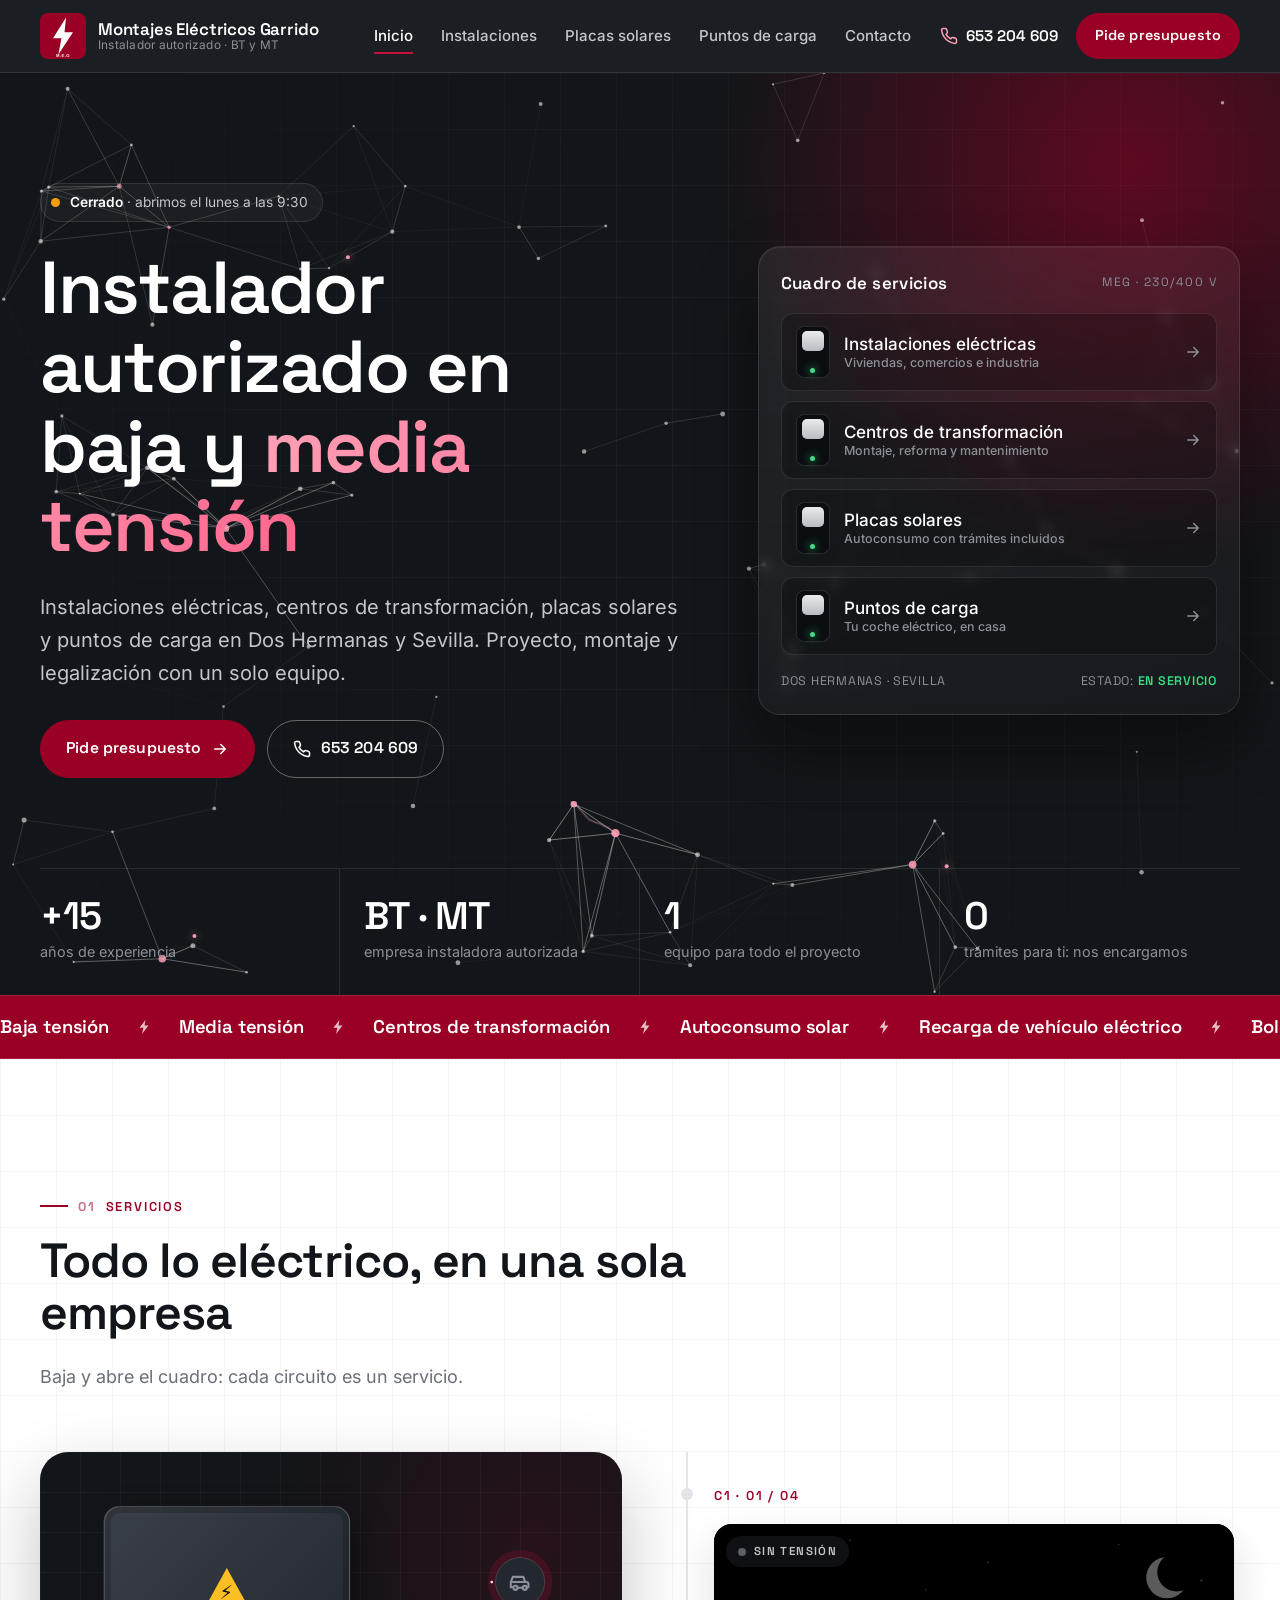
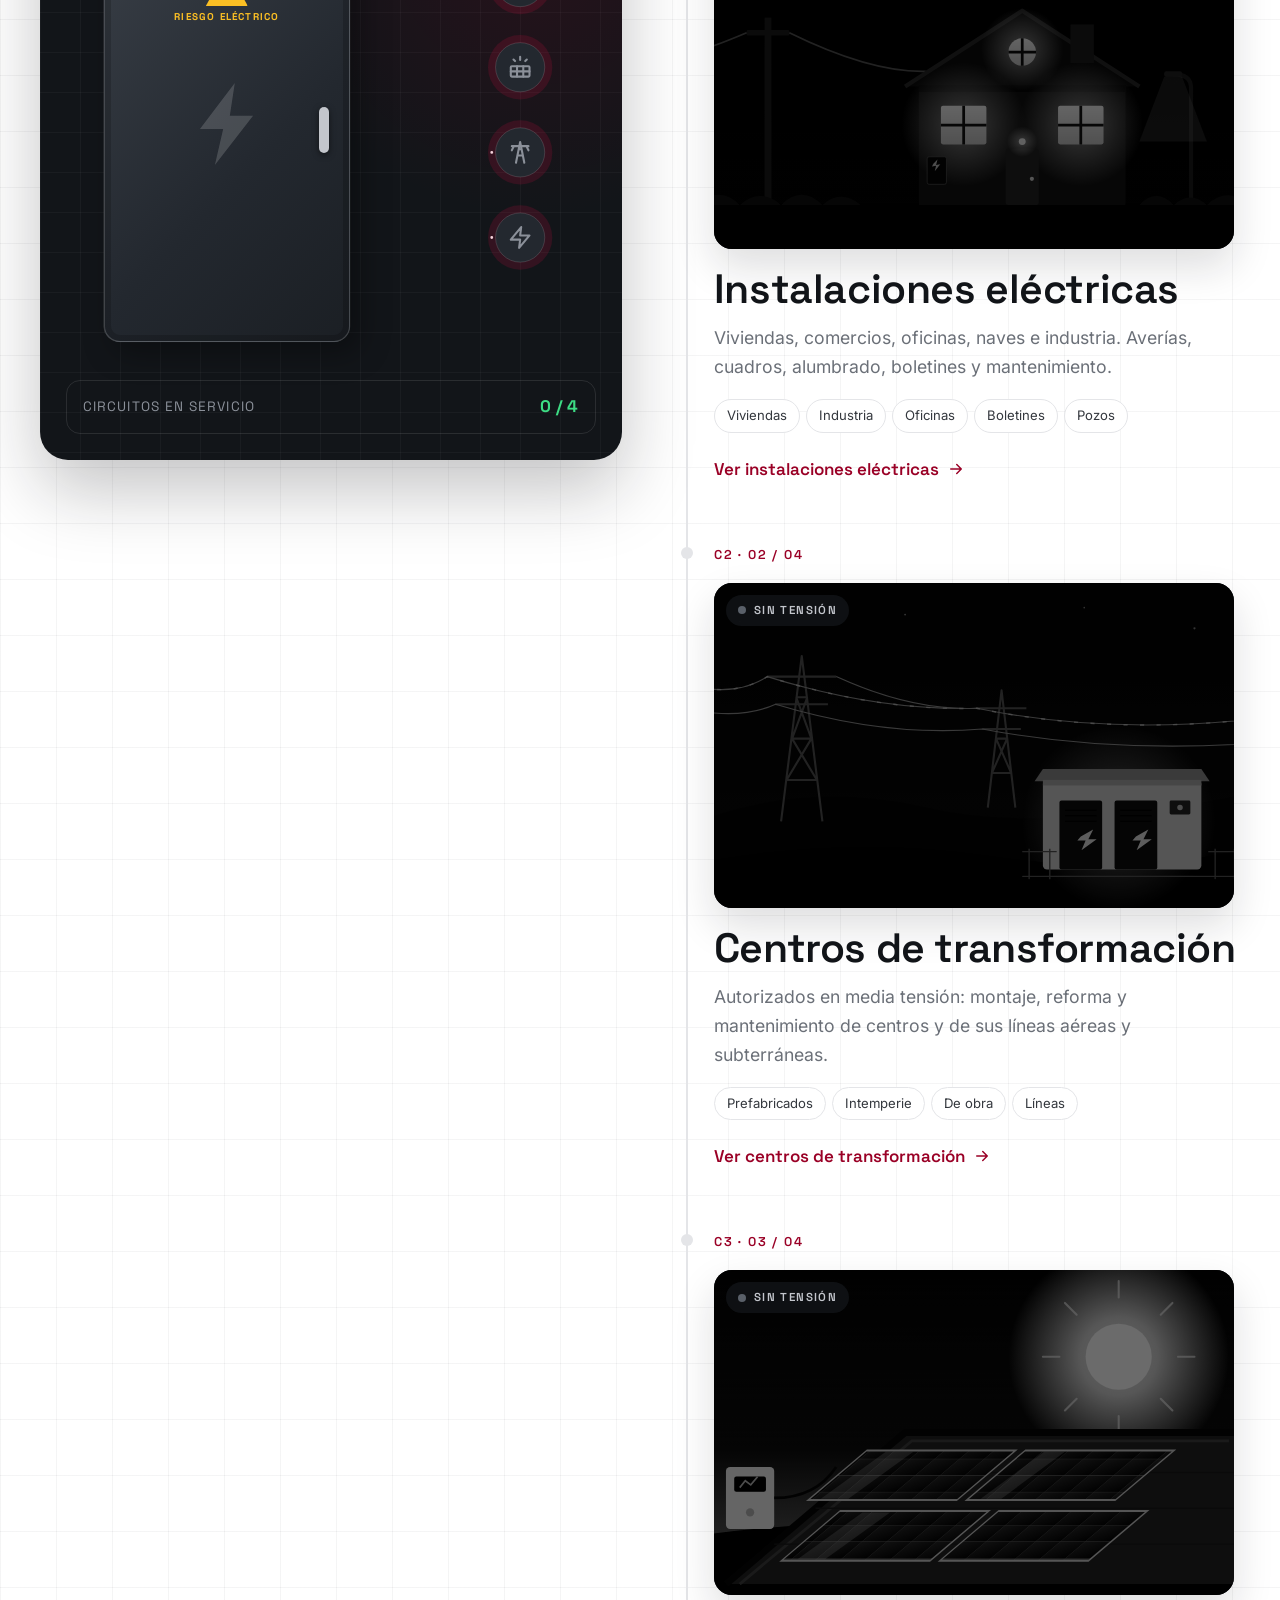
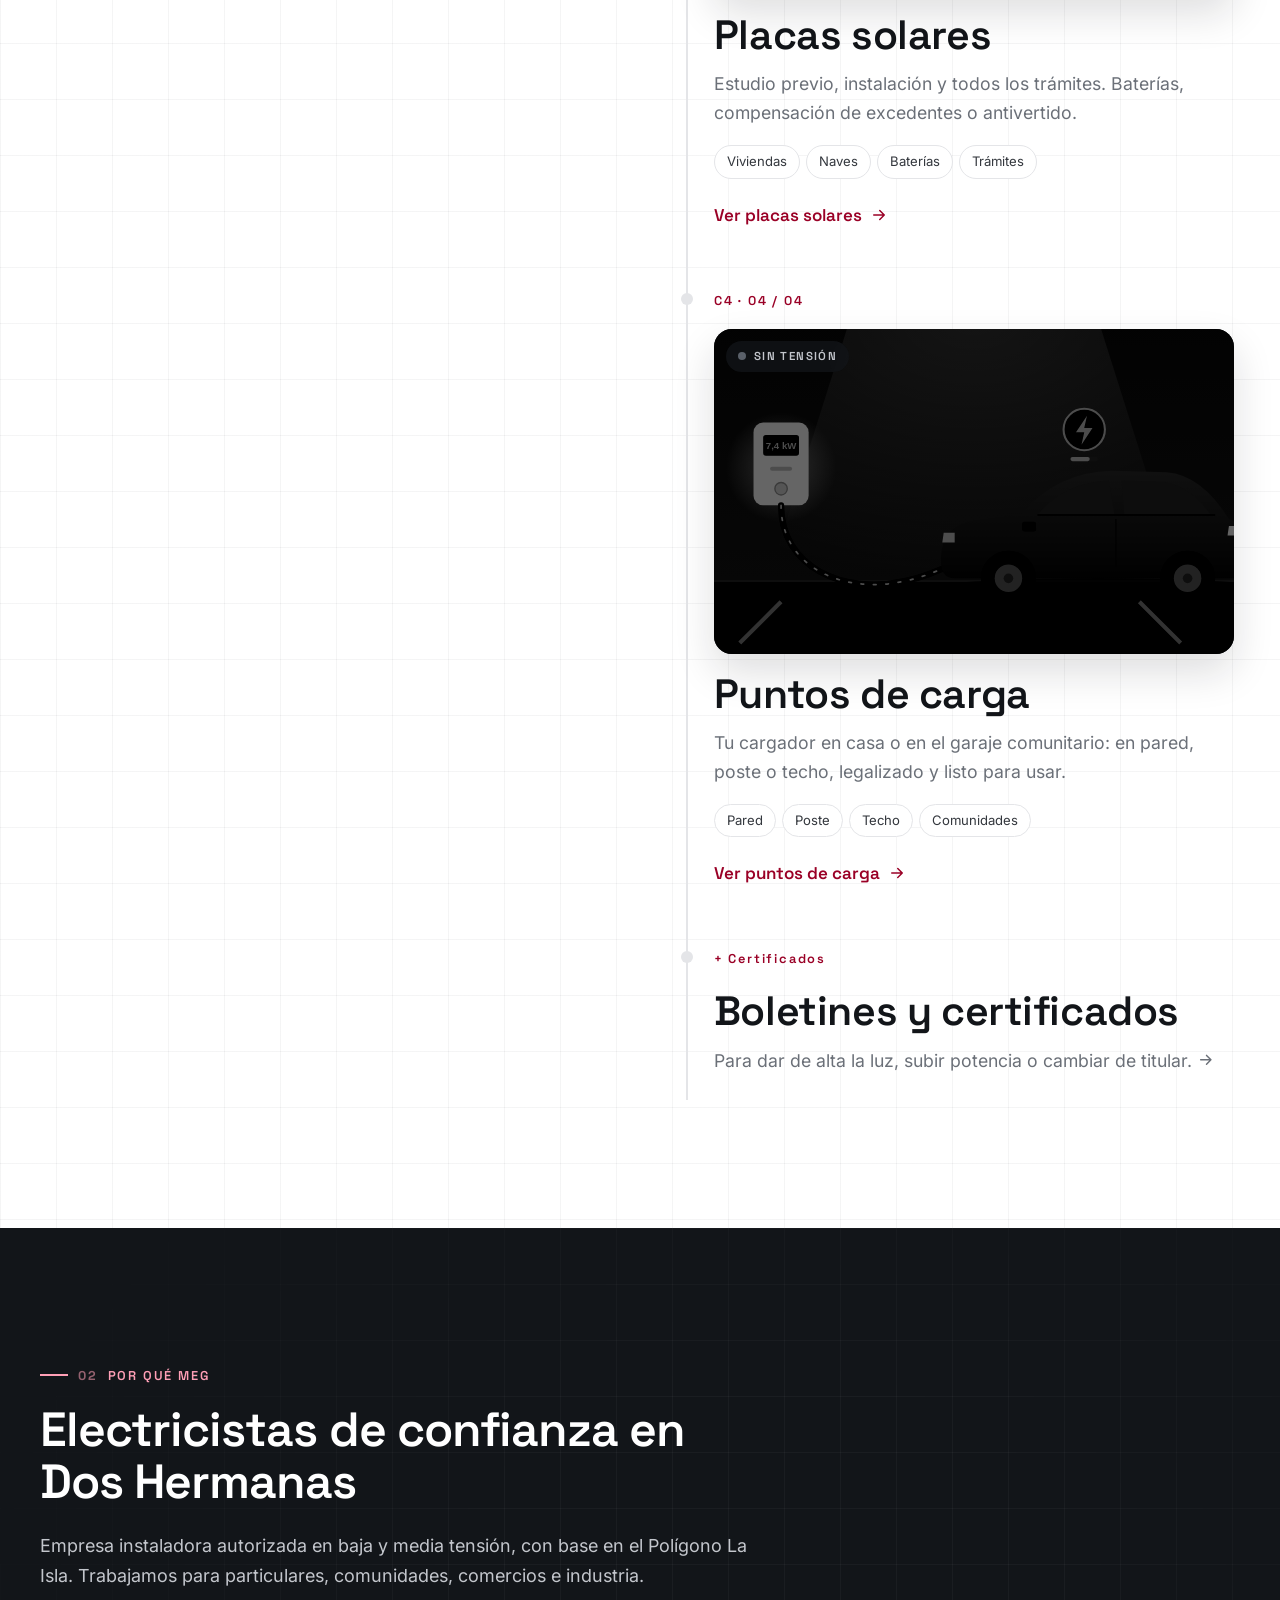
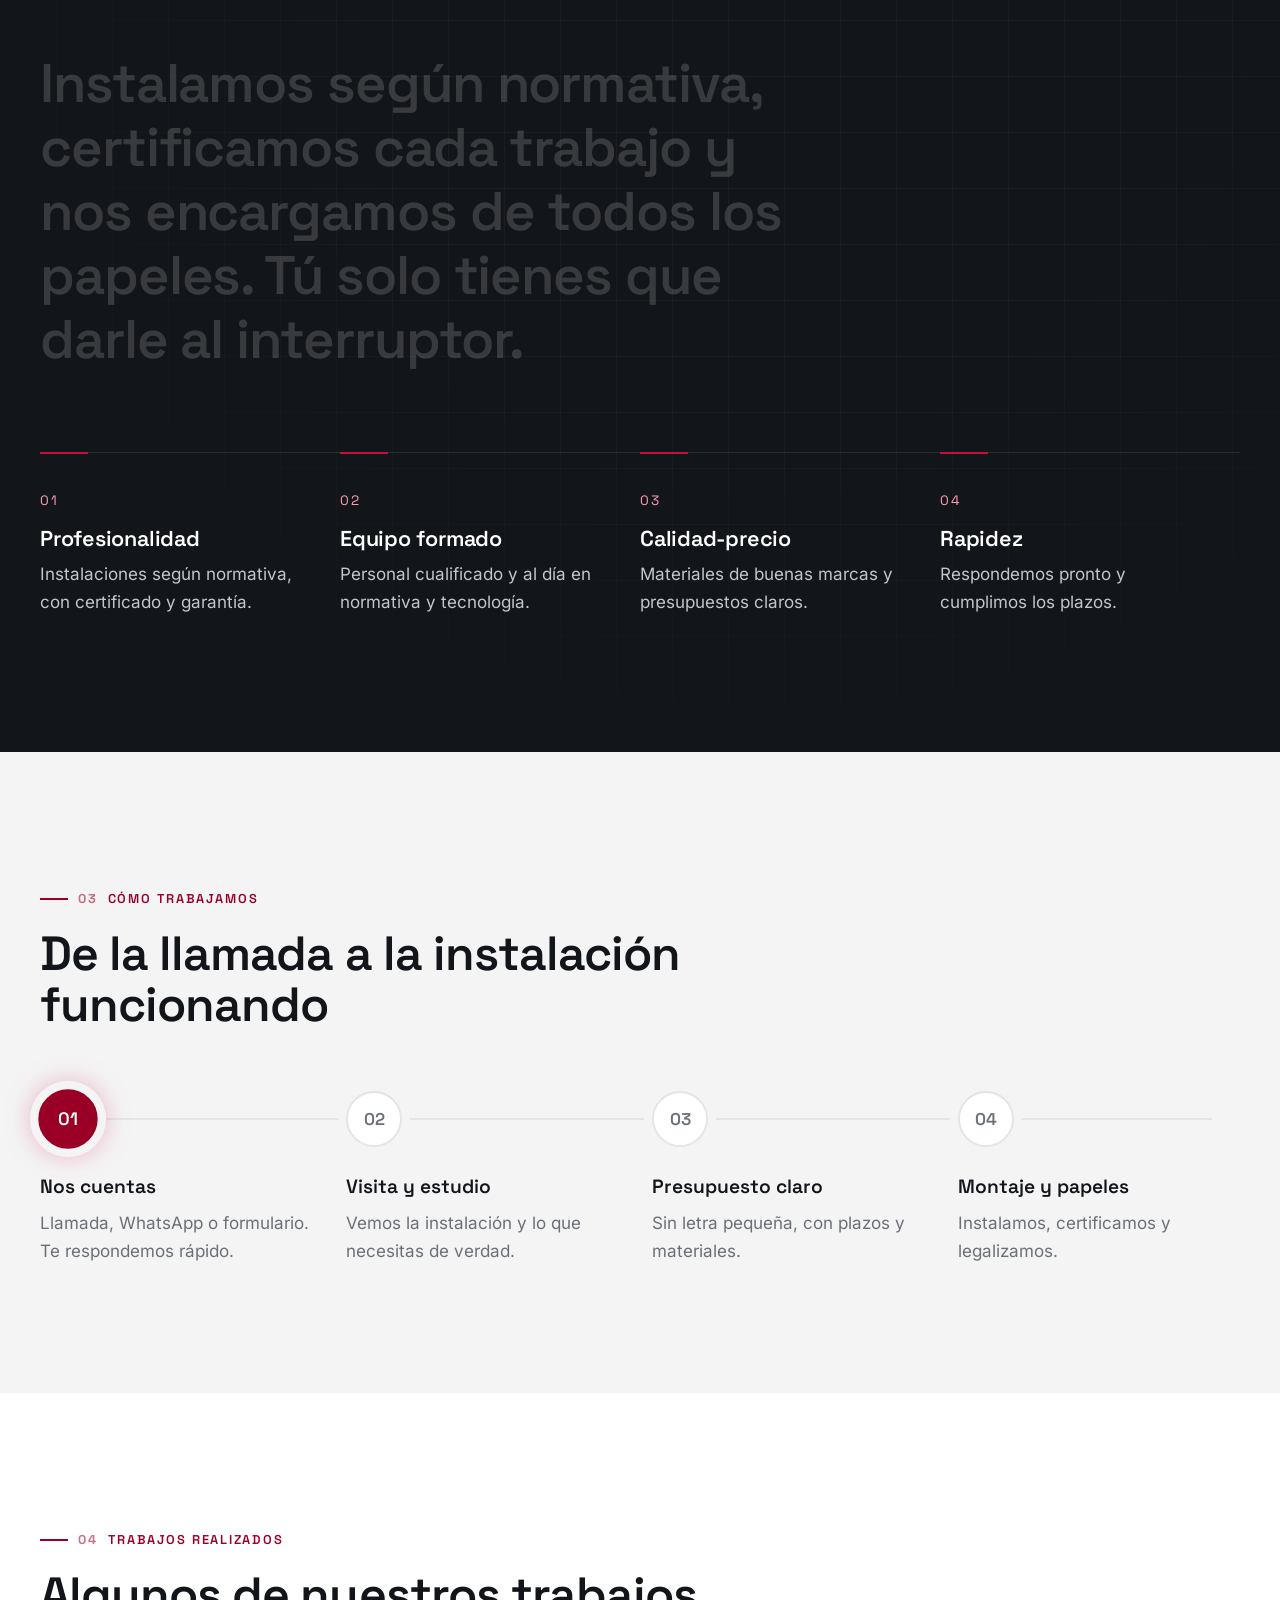
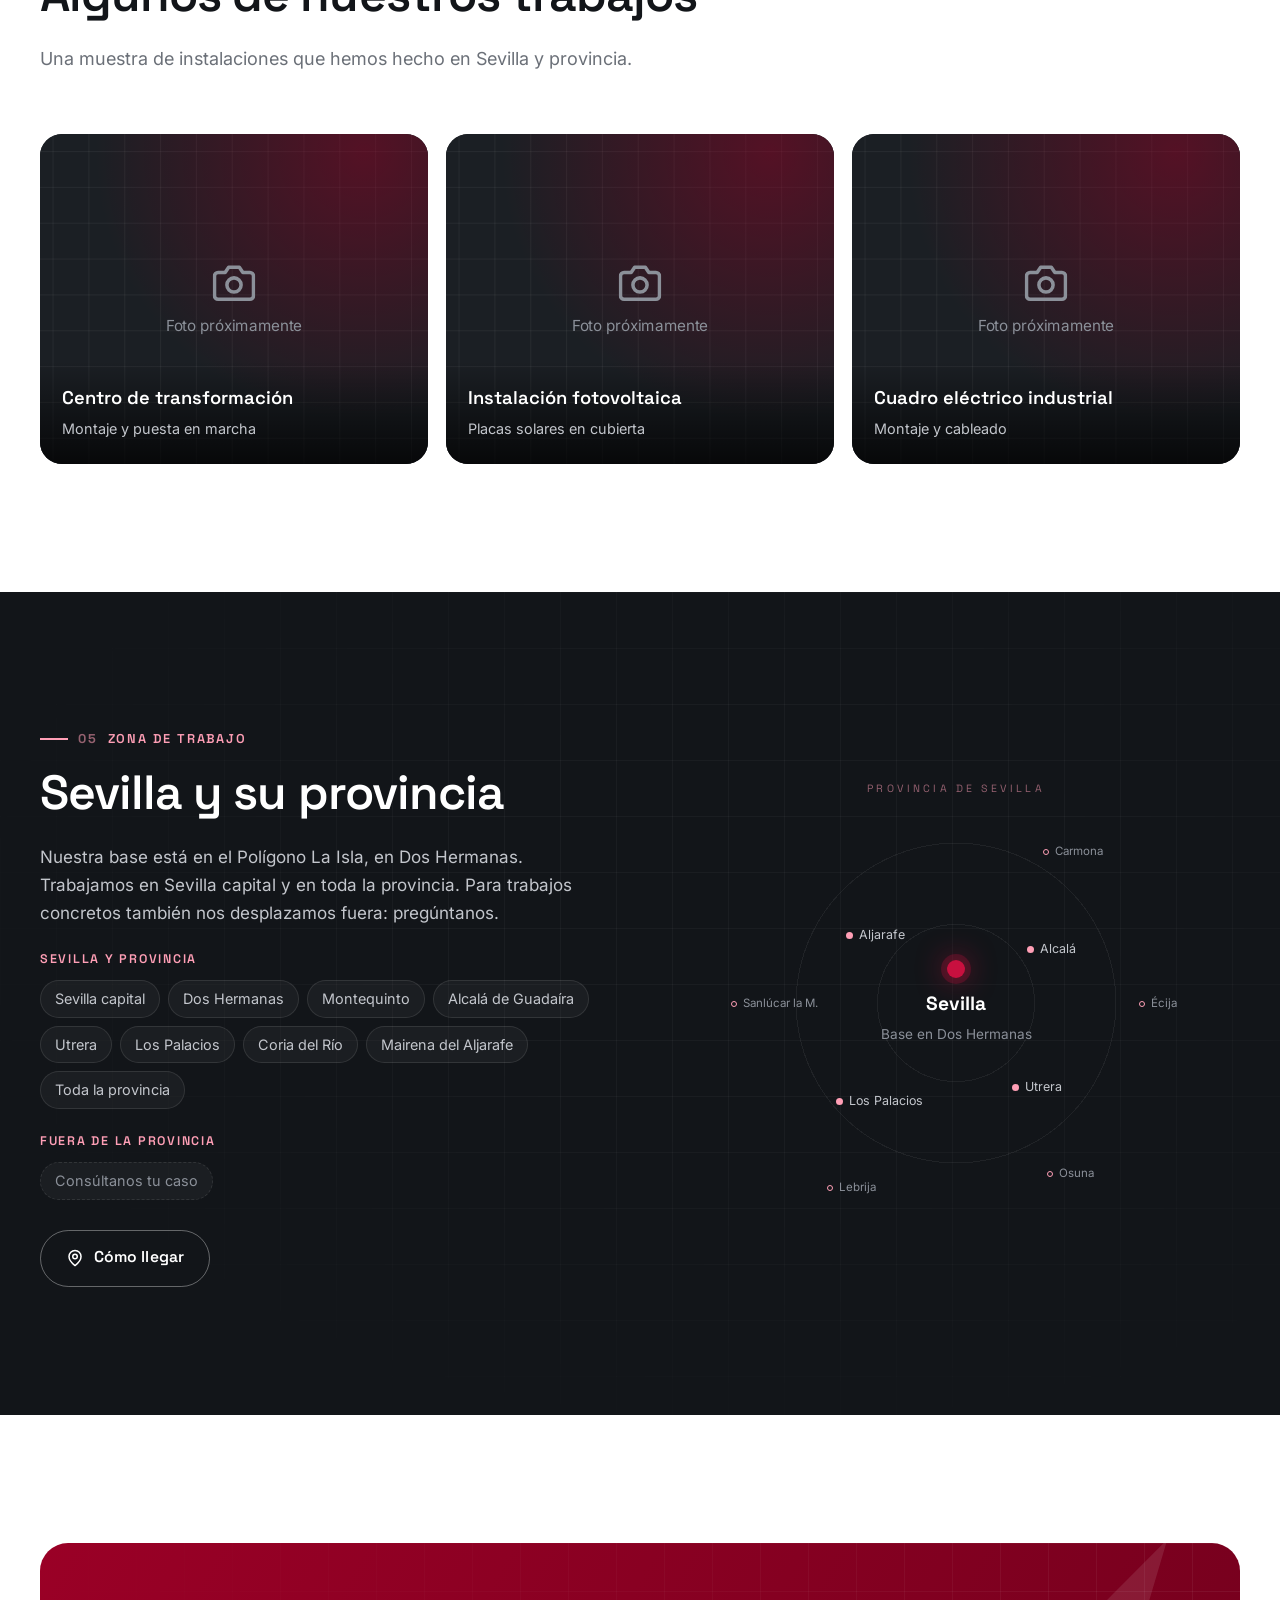
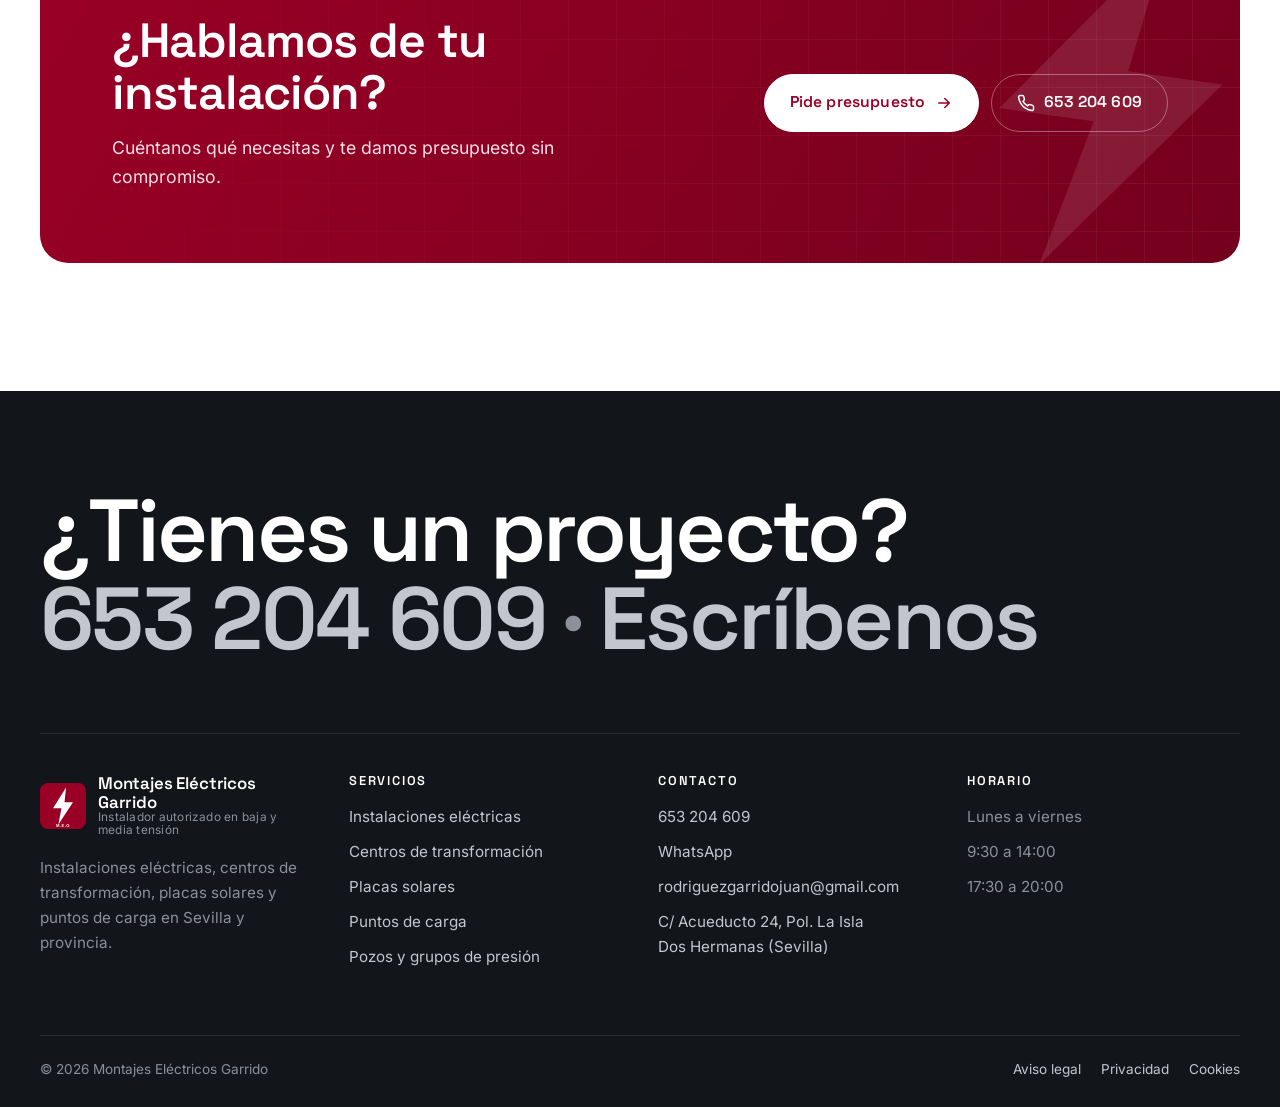
==== index.html @ a8be0955 "Zona de trabajo: Sevilla y provincia; fuera, bajo consulta Co-Authored-By: Claude Opus 5.5 <noreply@" ====
<!DOCTYPE html>
<html lang="es">
<head>
  <meta charset="utf-8">
  <meta name="viewport" content="width=device-width, initial-scale=1">
  <title>Electricista en Dos Hermanas y Sevilla | Montajes Eléctricos Garrido</title>
  <meta name="description" content="Instalador eléctrico autorizado en baja y media tensión en Dos Hermanas (Sevilla). Instalaciones eléctricas, centros de transformación, placas solares y puntos de carga. Llama al 653 204 609.">
  <link rel="canonical" href="https://montajeselectricosgarrido.es/">
  <meta name="theme-color" content="#121519">
  <meta property="og:type" content="website">
  <meta property="og:locale" content="es_ES">
  <meta property="og:site_name" content="Montajes Eléctricos Garrido">
  <meta property="og:title" content="Electricista en Dos Hermanas y Sevilla | Montajes Eléctricos Garrido">
  <meta property="og:description" content="Instalador eléctrico autorizado en baja y media tensión en Dos Hermanas (Sevilla). Instalaciones eléctricas, centros de transformación, placas solares y puntos de carga. Llama al 653 204 609.">
  <meta property="og:url" content="https://montajeselectricosgarrido.es/">
  <meta property="og:image" content="https://montajeselectricosgarrido.es/assets/img/logo.svg">
  <link rel="icon" href="assets/img/favicon.svg" type="image/svg+xml">
  <link rel="preload" href="assets/fonts/space-grotesk.woff2" as="font" type="font/woff2" crossorigin>
  <link rel="preload" href="assets/fonts/inter.woff2" as="font" type="font/woff2" crossorigin>
  <link rel="stylesheet" href="assets/css/styles.css">
  <script type="application/ld+json">{"@context": "https://schema.org", "@type": "Electrician", "@id": "https://montajeselectricosgarrido.es/#empresa", "name": "Montajes Eléctricos Garrido", "alternateName": "MEG", "description": "Instalador eléctrico autorizado en baja y media tensión en Dos Hermanas y Sevilla: instalaciones eléctricas, centros de transformación, placas solares y puntos de carga para coche eléctrico.", "url": "https://montajeselectricosgarrido.es/", "logo": "https://montajeselectricosgarrido.es/assets/img/logo.svg", "image": "https://montajeselectricosgarrido.es/assets/img/logo.svg", "telephone": "+34 653 204 609", "email": "rodriguezgarridojuan@gmail.com", "priceRange": "€€", "address": {"@type": "PostalAddress", "streetAddress": "C/ Acueducto 24, Edificio 3, local 1, Polígono La Isla", "addressLocality": "Dos Hermanas", "addressRegion": "Sevilla", "postalCode": "41703", "addressCountry": "ES"}, "hasMap": "https://maps.app.goo.gl/Z2TkRmnB4gh2JYVn8", "areaServed": ["Dos Hermanas", "Sevilla", "Alcalá de Guadaíra", "Montequinto", "Utrera", "Los Palacios y Villafranca", "Coria del Río", "Provincia de Sevilla"], "openingHoursSpecification": [{"@type": "OpeningHoursSpecification", "dayOfWeek": ["Monday", "Tuesday", "Wednesday", "Thursday", "Friday"], "opens": "09:30", "closes": "14:00"}, {"@type": "OpeningHoursSpecification", "dayOfWeek": ["Monday", "Tuesday", "Wednesday", "Thursday", "Friday"], "opens": "17:30", "closes": "20:00"}]}</script>
</head>
<body>
  <a class="saltar" href="#contenido">Saltar al contenido</a>

  <header class="cabecera">
    <div class="contenedor">
      <!-- HUECO DEL LOGO: sustituye assets/img/logo.svg por el logo original -->
      <a class="marca" href="index.html" aria-label="Montajes Eléctricos Garrido, ir al inicio">
        <img class="marca__logo" src="assets/img/logo.svg" alt="" width="46" height="46">
        <span class="marca__texto">
          <span class="marca__nombre">Montajes Eléctricos Garrido</span>
          <span class="marca__lema">Instalador autorizado · BT y MT</span>
        </span>
      </a>

      <button class="boton-menu" type="button" aria-expanded="false" aria-controls="menu" aria-label="Abrir menú"><svg viewBox="0 0 24 24" fill="none" stroke="currentColor" stroke-width="2" stroke-linecap="round" aria-hidden="true"><path d="M3 6h18M3 12h18M3 18h18"/></svg></button>

      <nav class="menu" id="menu" aria-label="Menú principal">
        <ul>
          <li><a href="index.html" aria-current="page">Inicio</a></li>
          <li><a href="instalaciones-electricas.html">Instalaciones</a></li>
          <li><a href="placas-solares.html">Placas solares</a></li>
          <li><a href="puntos-de-carga.html">Puntos de carga</a></li>
          <li><a href="contacto.html">Contacto</a></li>
        </ul>
        <a class="menu__tel" href="tel:+34653204609"><svg viewBox="0 0 24 24" fill="none" stroke="currentColor" stroke-width="2" stroke-linecap="round" stroke-linejoin="round" aria-hidden="true"><path d="M22 16.9v3a2 2 0 0 1-2.2 2 19.8 19.8 0 0 1-8.6-3.1 19.5 19.5 0 0 1-6-6A19.8 19.8 0 0 1 2.1 4.2 2 2 0 0 1 4.1 2h3a2 2 0 0 1 2 1.7c.1.9.4 1.8.7 2.7a2 2 0 0 1-.5 2.1L8 9.8a16 16 0 0 0 6 6l1.3-1.3a2 2 0 0 1 2.1-.4c.9.3 1.8.6 2.7.7a2 2 0 0 1 1.7 2z"/></svg>653 204 609</a>
        <a class="boton" href="contacto.html#presupuesto">Pide presupuesto</a>
      </nav>
    </div>
  </header>

  <main id="contenido">
    <section class="portada">
      <div class="contenedor">
        <div class="portada__rejilla">
          <div>
            <p class="estado" data-estado><span class="estado__luz" aria-hidden="true"></span><span class="estado__texto">L-V · 9:30-14:00 y 17:30-20:00</span></p>
            <!-- PENDIENTE: confirmar "media" o "alta" tensión -->
            <h1>Instalador autorizado en baja y <span>media tensión</span></h1>
            <p class="portada__intro">Instalaciones eléctricas, centros de transformación, placas solares y puntos de carga en Dos Hermanas y Sevilla. Proyecto, montaje y legalización con un solo equipo.</p>
            <div class="portada__acciones">
              <a class="boton" href="contacto.html#presupuesto">Pide presupuesto <svg class="flecha" viewBox="0 0 24 24" fill="none" stroke="currentColor" stroke-width="2" stroke-linecap="round" stroke-linejoin="round" aria-hidden="true"><path d="M5 12h14M13 6l6 6-6 6"/></svg></a>
              <a class="boton boton--claro" href="tel:+34653204609"><svg viewBox="0 0 24 24" fill="none" stroke="currentColor" stroke-width="2" stroke-linecap="round" stroke-linejoin="round" aria-hidden="true"><path d="M22 16.9v3a2 2 0 0 1-2.2 2 19.8 19.8 0 0 1-8.6-3.1 19.5 19.5 0 0 1-6-6A19.8 19.8 0 0 1 2.1 4.2 2 2 0 0 1 4.1 2h3a2 2 0 0 1 2 1.7c.1.9.4 1.8.7 2.7a2 2 0 0 1-.5 2.1L8 9.8a16 16 0 0 0 6 6l1.3-1.3a2 2 0 0 1 2.1-.4c.9.3 1.8.6 2.7.7a2 2 0 0 1 1.7 2z"/></svg>653 204 609</a>
            </div>
          </div>
          <div class="cuadro" aria-label="Servicios">
            <div class="cuadro__cabeza"><strong>Cuadro de servicios</strong><span>MEG · 230/400 V</span></div>
            <ul class="cuadro__lista">
              <li><a href="instalaciones-electricas.html"><span class="interruptor" style="--i:0" aria-hidden="true"></span><span class="txt">Instalaciones eléctricas<small>Viviendas, comercios e industria</small></span><svg class="flecha" viewBox="0 0 24 24" fill="none" stroke="currentColor" stroke-width="2" stroke-linecap="round" stroke-linejoin="round" aria-hidden="true"><path d="M5 12h14M13 6l6 6-6 6"/></svg></a></li>
              <li><a href="instalaciones-electricas.html#centros-de-transformacion"><span class="interruptor" style="--i:1" aria-hidden="true"></span><span class="txt">Centros de transformación<small>Montaje, reforma y mantenimiento</small></span><svg class="flecha" viewBox="0 0 24 24" fill="none" stroke="currentColor" stroke-width="2" stroke-linecap="round" stroke-linejoin="round" aria-hidden="true"><path d="M5 12h14M13 6l6 6-6 6"/></svg></a></li>
              <li><a href="placas-solares.html"><span class="interruptor" style="--i:2" aria-hidden="true"></span><span class="txt">Placas solares<small>Autoconsumo con trámites incluidos</small></span><svg class="flecha" viewBox="0 0 24 24" fill="none" stroke="currentColor" stroke-width="2" stroke-linecap="round" stroke-linejoin="round" aria-hidden="true"><path d="M5 12h14M13 6l6 6-6 6"/></svg></a></li>
              <li><a href="puntos-de-carga.html"><span class="interruptor" style="--i:3" aria-hidden="true"></span><span class="txt">Puntos de carga<small>Tu coche eléctrico, en casa</small></span><svg class="flecha" viewBox="0 0 24 24" fill="none" stroke="currentColor" stroke-width="2" stroke-linecap="round" stroke-linejoin="round" aria-hidden="true"><path d="M5 12h14M13 6l6 6-6 6"/></svg></a></li>
            </ul>
            <div class="cuadro__pie"><span>Dos Hermanas · Sevilla</span><span>Estado: <b>en servicio</b></span></div>
          </div>
        </div>
        <div class="cifras">
          <!-- PENDIENTE: confirmar años de experiencia -->
          <div class="cifra"><strong>+15</strong><span>años de experiencia</span></div>
          <div class="cifra"><strong>BT · MT</strong><span>empresa instaladora autorizada</span></div>
          <div class="cifra"><strong>1</strong><span>equipo para todo el proyecto</span></div>
          <div class="cifra"><strong>0</strong><span>trámites para ti: nos encargamos</span></div>
        </div>
      </div>
    </section>

    <div class="cinta" aria-hidden="true">
      <div class="cinta__pista"><ul><li>Baja tensión</li><li>Media tensión</li><li>Centros de transformación</li><li>Autoconsumo solar</li><li>Recarga de vehículo eléctrico</li><li>Boletines y certificados</li><li>Mantenimiento industrial</li><li>Grupos de presión</li></ul><ul><li>Baja tensión</li><li>Media tensión</li><li>Centros de transformación</li><li>Autoconsumo solar</li><li>Recarga de vehículo eléctrico</li><li>Boletines y certificados</li><li>Mantenimiento industrial</li><li>Grupos de presión</li></ul></div>
    </div>

    <section class="seccion plano historia" id="servicios">
      <div class="contenedor">
        <div class="seccion__cabeza">
          <span class="antetitulo"><b>01</b> Servicios</span>
          <h2>Todo lo eléctrico, en una sola empresa</h2>
          <p>Baja y abre el cuadro: cada circuito es un servicio.</p>
        </div>
        <div class="historia__rejilla">
          <div class="historia__escena">
            <div class="escena">
              <div class="escena__lienzo">
                <svg viewBox="0 0 560 520" class="escena__svg" aria-hidden="true">
          <defs>
            <linearGradient id="g-armario" x1="0" y1="0" x2="0" y2="1"><stop offset="0" stop-color="#2a2f36"/><stop offset="1" stop-color="#1b1f24"/></linearGradient>
          </defs>
          <rect x="40" y="30" width="260" height="460" rx="16" fill="url(#g-armario)" stroke="rgba(255,255,255,.14)"/>
          <rect x="52" y="42" width="236" height="436" rx="10" fill="none" stroke="rgba(255,255,255,.06)"/>
          <text x="170" y="68" class="cuadro__rotulo">CUADRO GENERAL · MEG</text>
          <g class="iga">
            <rect x="66" y="84" width="104" height="86" rx="8" class="mg__cuerpo"/>
            <rect x="96" y="96" width="44" height="52" rx="6" class="mg__ranura"/>
            <rect x="104" y="120" width="28" height="24" rx="4" class="mg__palanca"/>
            <circle cx="118" cy="160" r="4" class="mg__led"/>
            <text x="118" y="80" class="mg__txt" style="opacity:0">IGA</text>
          </g>
          <g class="dif">
            <rect x="182" y="84" width="100" height="86" rx="8" class="mg__cuerpo"/>
            <text x="232" y="112" class="mg__txt">ID 30 mA</text>
            <rect x="200" y="124" width="64" height="12" rx="3" fill="rgba(255,255,255,.08)"/>
            <circle cx="232" cy="156" r="4" class="mg__led"/>
          </g>
          <rect x="56" y="244" width="228" height="10" rx="2" fill="#3a4049"/>
          <path d="M90 302 V390 H390 V380 H450" pathLength="1" class="cable" data-i="0"/><path d="M90 302 V390 H390 V380 H450" pathLength="1" class="cable__corriente" data-i="0"/><path d="M146 302 V370 H370 V290 H450" pathLength="1" class="cable" data-i="1"/><path d="M146 302 V370 H370 V290 H450" pathLength="1" class="cable__corriente" data-i="1"/><path d="M202 302 V350 H350 V200 H450" pathLength="1" class="cable" data-i="2"/><path d="M202 302 V350 H350 V200 H450" pathLength="1" class="cable__corriente" data-i="2"/><path d="M258 302 V330 H330 V110 H450" pathLength="1" class="cable" data-i="3"/><path d="M258 302 V330 H330 V110 H450" pathLength="1" class="cable__corriente" data-i="3"/>
          <g class="mg" data-i="0">
          <rect x="66" y="200" width="48" height="102" rx="7" class="mg__cuerpo"/>
          <rect x="76" y="214" width="28" height="62" rx="5" class="mg__ranura"/>
          <rect x="80" y="246" width="20" height="26" rx="4" class="mg__palanca"/>
          <circle cx="90" cy="290" r="4" class="mg__led"/>
          <text x="90" y="192" class="mg__txt">C1</text>
        </g><g class="mg" data-i="1">
          <rect x="122" y="200" width="48" height="102" rx="7" class="mg__cuerpo"/>
          <rect x="132" y="214" width="28" height="62" rx="5" class="mg__ranura"/>
          <rect x="136" y="246" width="20" height="26" rx="4" class="mg__palanca"/>
          <circle cx="146" cy="290" r="4" class="mg__led"/>
          <text x="146" y="192" class="mg__txt">C2</text>
        </g><g class="mg" data-i="2">
          <rect x="178" y="200" width="48" height="102" rx="7" class="mg__cuerpo"/>
          <rect x="188" y="214" width="28" height="62" rx="5" class="mg__ranura"/>
          <rect x="192" y="246" width="20" height="26" rx="4" class="mg__palanca"/>
          <circle cx="202" cy="290" r="4" class="mg__led"/>
          <text x="202" y="192" class="mg__txt">C3</text>
        </g><g class="mg" data-i="3">
          <rect x="234" y="200" width="48" height="102" rx="7" class="mg__cuerpo"/>
          <rect x="244" y="214" width="28" height="62" rx="5" class="mg__ranura"/>
          <rect x="248" y="246" width="20" height="26" rx="4" class="mg__palanca"/>
          <circle cx="258" cy="290" r="4" class="mg__led"/>
          <text x="258" y="192" class="mg__txt">C4</text>
        </g>
          <text x="170" y="460" class="cuadro__rotulo cuadro__estado">TODO EN SERVICIO</text>
          <g class="nodo" data-i="0">
          <circle cx="480" cy="380" r="34" class="nodo__halo"/>
          <circle cx="480" cy="380" r="26" class="nodo__disco"/>
          <g transform="translate(466.8 366.8) scale(1.1)" class="nodo__icono" fill="none" stroke="currentColor" stroke-width="2" stroke-linecap="round" stroke-linejoin="round"><path d="M13 2 3 14h9l-1 8 10-12h-9l1-8z"/></g>
        </g><g class="nodo" data-i="1">
          <circle cx="480" cy="290" r="34" class="nodo__halo"/>
          <circle cx="480" cy="290" r="26" class="nodo__disco"/>
          <g transform="translate(466.8 276.8) scale(1.1)" class="nodo__icono" fill="none" stroke="currentColor" stroke-width="2" stroke-linecap="round" stroke-linejoin="round"><path d="M8 22 12 2l4 20M9.5 15h5M10.5 9h3M4 6h16M6 6l-2 4M18 6l2 4"/></g>
        </g><g class="nodo" data-i="2">
          <circle cx="480" cy="200" r="34" class="nodo__halo"/>
          <circle cx="480" cy="200" r="26" class="nodo__disco"/>
          <g transform="translate(466.8 186.8) scale(1.1)" class="nodo__icono" fill="none" stroke="currentColor" stroke-width="2" stroke-linecap="round" stroke-linejoin="round"><rect x="3" y="11" width="18" height="10" rx="1"/><path d="M3 16h18M9 11v10M15 11v10M12 2v3M5.6 4.6l1.5 1.5M18.4 4.6l-1.5 1.5"/></g>
        </g><g class="nodo" data-i="3">
          <circle cx="480" cy="110" r="34" class="nodo__halo"/>
          <circle cx="480" cy="110" r="26" class="nodo__disco"/>
          <g transform="translate(466.8 96.8) scale(1.1)" class="nodo__icono" fill="none" stroke="currentColor" stroke-width="2" stroke-linecap="round" stroke-linejoin="round"><path d="M5 17H3v-5l2-5h10l2 5h1a2 2 0 0 1 2 2v3h-2"/><circle cx="7.5" cy="17.5" r="2"/><circle cx="16.5" cy="17.5" r="2"/><path d="M9.5 17.5h5M5 12h12"/></g>
        </g>
        </svg>
                <div class="puerta" aria-hidden="true">
                  <div class="puerta__aviso"><span>⚡</span>Riesgo eléctrico</div>
                  <img src="assets/img/rayo.svg" alt="" class="puerta__rayo">
                  <span class="puerta__tirador"></span>
                </div>
              </div>
              <div class="escena__pie"><span>Circuitos en servicio</span><b><span data-circuitos>4</span> / 4</b></div>
            </div>
          </div>
          <div class="historia__pasos">
          <article class="paso" data-i="0">
            <span class="paso__num">C1 · 01 / 04</span>
            <figure class="paso__foto">
              <img src="assets/img/servicios/c1-instalaciones.svg" alt="Vivienda iluminada con su acometida eléctrica" width="800" height="500" loading="lazy" decoding="async">
              <figcaption class="paso__tension"><i></i><span class="off">Sin tensión</span><span class="on">En servicio</span></figcaption>
            </figure>
            <h3>Instalaciones eléctricas</h3>
            <p>Viviendas, comercios, oficinas, naves e industria. Averías, cuadros, alumbrado, boletines y mantenimiento.</p>
            <ul class="paso__etiquetas"><li>Viviendas</li><li>Industria</li><li>Oficinas</li><li>Boletines</li><li>Pozos</li></ul>
            <a class="paso__enlace" href="instalaciones-electricas.html">Ver instalaciones eléctricas <svg class="flecha" viewBox="0 0 24 24" fill="none" stroke="currentColor" stroke-width="2" stroke-linecap="round" stroke-linejoin="round" aria-hidden="true"><path d="M5 12h14M13 6l6 6-6 6"/></svg></a>
          </article>
          <article class="paso" data-i="1">
            <span class="paso__num">C2 · 02 / 04</span>
            <figure class="paso__foto">
              <img src="assets/img/servicios/c2-centros-transformacion.svg" alt="Centro de transformación prefabricado junto a una línea de media tensión" width="800" height="500" loading="lazy" decoding="async">
              <figcaption class="paso__tension"><i></i><span class="off">Sin tensión</span><span class="on">En servicio</span></figcaption>
            </figure>
            <h3>Centros de transformación</h3>
            <p>Autorizados en media tensión: montaje, reforma y mantenimiento de centros y de sus líneas aéreas y subterráneas.</p>
            <ul class="paso__etiquetas"><li>Prefabricados</li><li>Intemperie</li><li>De obra</li><li>Líneas</li></ul>
            <a class="paso__enlace" href="instalaciones-electricas.html#centros-de-transformacion">Ver centros de transformación <svg class="flecha" viewBox="0 0 24 24" fill="none" stroke="currentColor" stroke-width="2" stroke-linecap="round" stroke-linejoin="round" aria-hidden="true"><path d="M5 12h14M13 6l6 6-6 6"/></svg></a>
          </article>
          <article class="paso" data-i="2">
            <span class="paso__num">C3 · 03 / 04</span>
            <figure class="paso__foto">
              <img src="assets/img/servicios/c3-placas-solares.svg" alt="Placas solares sobre un tejado al atardecer" width="800" height="500" loading="lazy" decoding="async">
              <figcaption class="paso__tension"><i></i><span class="off">Sin tensión</span><span class="on">En servicio</span></figcaption>
            </figure>
            <h3>Placas solares</h3>
            <p>Estudio previo, instalación y todos los trámites. Baterías, compensación de excedentes o antivertido.</p>
            <ul class="paso__etiquetas"><li>Viviendas</li><li>Naves</li><li>Baterías</li><li>Trámites</li></ul>
            <a class="paso__enlace" href="placas-solares.html">Ver placas solares <svg class="flecha" viewBox="0 0 24 24" fill="none" stroke="currentColor" stroke-width="2" stroke-linecap="round" stroke-linejoin="round" aria-hidden="true"><path d="M5 12h14M13 6l6 6-6 6"/></svg></a>
          </article>
          <article class="paso" data-i="3">
            <span class="paso__num">C4 · 04 / 04</span>
            <figure class="paso__foto">
              <img src="assets/img/servicios/c4-puntos-de-carga.svg" alt="Coche eléctrico cargando en un punto de carga de pared" width="800" height="500" loading="lazy" decoding="async">
              <figcaption class="paso__tension"><i></i><span class="off">Sin tensión</span><span class="on">En servicio</span></figcaption>
            </figure>
            <h3>Puntos de carga</h3>
            <p>Tu cargador en casa o en el garaje comunitario: en pared, poste o techo, legalizado y listo para usar.</p>
            <ul class="paso__etiquetas"><li>Pared</li><li>Poste</li><li>Techo</li><li>Comunidades</li></ul>
            <a class="paso__enlace" href="puntos-de-carga.html">Ver puntos de carga <svg class="flecha" viewBox="0 0 24 24" fill="none" stroke="currentColor" stroke-width="2" stroke-linecap="round" stroke-linejoin="round" aria-hidden="true"><path d="M5 12h14M13 6l6 6-6 6"/></svg></a>
          </article>
            <a class="paso paso--extra" href="instalaciones-electricas.html#viviendas">
              <span class="paso__num">+ Certificados</span>
              <h3>Boletines y certificados</h3>
              <p>Para dar de alta la luz, subir potencia o cambiar de titular. <svg class="flecha" viewBox="0 0 24 24" fill="none" stroke="currentColor" stroke-width="2" stroke-linecap="round" stroke-linejoin="round" aria-hidden="true"><path d="M5 12h14M13 6l6 6-6 6"/></svg></p>
            </a>
          </div>
        </div>
      </div>
    </section>


    <section class="oscuro" id="por-que">
      <div class="contenedor">
        <div class="seccion__cabeza">
          <span class="antetitulo"><b>02</b> Por qué MEG</span>
          <h2>Electricistas de confianza en Dos Hermanas</h2>
          <p>Empresa instaladora autorizada en baja y media tensión, con base en el Polígono La Isla. Trabajamos para particulares, comunidades, comercios e industria.</p>
        </div>
        <p class="frase" data-frase>Instalamos según normativa, certificamos cada trabajo y nos encargamos de todos los papeles. Tú solo tienes que darle al interruptor.</p>
        <div class="ventajas">
          <div class="ventaja"><span class="ventaja__num">01</span><h3>Profesionalidad</h3><p>Instalaciones según normativa, con certificado y garantía.</p></div>
          <div class="ventaja"><span class="ventaja__num">02</span><h3>Equipo formado</h3><p>Personal cualificado y al día en normativa y tecnología.</p></div>
          <div class="ventaja"><span class="ventaja__num">03</span><h3>Calidad-precio</h3><p>Materiales de buenas marcas y presupuestos claros.</p></div>
          <div class="ventaja"><span class="ventaja__num">04</span><h3>Rapidez</h3><p>Respondemos pronto y cumplimos los plazos.</p></div>
        </div>
      </div>
    </section>

    <section class="seccion seccion--gris" id="como-trabajamos">
      <div class="contenedor">
        <div class="seccion__cabeza">
          <span class="antetitulo"><b>03</b> Cómo trabajamos</span>
          <h2>De la llamada a la instalación funcionando</h2>
        </div>
        <ol class="proceso">
          <li><strong>Nos cuentas</strong><p>Llamada, WhatsApp o formulario. Te respondemos rápido.</p></li>
          <li><strong>Visita y estudio</strong><p>Vemos la instalación y lo que necesitas de verdad.</p></li>
          <li><strong>Presupuesto claro</strong><p>Sin letra pequeña, con plazos y materiales.</p></li>
          <li><strong>Montaje y papeles</strong><p>Instalamos, certificamos y legalizamos.</p></li>
        </ol>
      </div>
    </section>

    <!-- TRABAJOS REALIZADOS: sustituye cada <div class="trabajo__foto">…</div> por
         <img class="trabajo__foto" src="assets/img/trabajos/nombre.jpg" alt="Descripción" loading="lazy" width="800" height="680"> -->
    <section class="seccion" id="trabajos">
      <div class="contenedor">
        <div class="seccion__cabeza">
          <span class="antetitulo"><b>04</b> Trabajos realizados</span>
          <h2>Algunos de nuestros trabajos</h2>
          <p>Una muestra de instalaciones que hemos hecho en Sevilla y provincia.</p>
        </div>
        <div class="trabajos">
          <figure class="trabajo"><div class="trabajo__foto"><div><svg viewBox="0 0 24 24" fill="none" stroke="currentColor" stroke-width="2" stroke-linecap="round" stroke-linejoin="round" aria-hidden="true"><path d="M23 19a2 2 0 0 1-2 2H3a2 2 0 0 1-2-2V8a2 2 0 0 1 2-2h4l2-3h6l2 3h4a2 2 0 0 1 2 2z"/><circle cx="12" cy="13" r="4"/></svg>Foto próximamente</div></div><figcaption><strong>Centro de transformación</strong><span>Montaje y puesta en marcha</span></figcaption></figure>
          <figure class="trabajo"><div class="trabajo__foto"><div><svg viewBox="0 0 24 24" fill="none" stroke="currentColor" stroke-width="2" stroke-linecap="round" stroke-linejoin="round" aria-hidden="true"><path d="M23 19a2 2 0 0 1-2 2H3a2 2 0 0 1-2-2V8a2 2 0 0 1 2-2h4l2-3h6l2 3h4a2 2 0 0 1 2 2z"/><circle cx="12" cy="13" r="4"/></svg>Foto próximamente</div></div><figcaption><strong>Instalación fotovoltaica</strong><span>Placas solares en cubierta</span></figcaption></figure>
          <figure class="trabajo"><div class="trabajo__foto"><div><svg viewBox="0 0 24 24" fill="none" stroke="currentColor" stroke-width="2" stroke-linecap="round" stroke-linejoin="round" aria-hidden="true"><path d="M23 19a2 2 0 0 1-2 2H3a2 2 0 0 1-2-2V8a2 2 0 0 1 2-2h4l2-3h6l2 3h4a2 2 0 0 1 2 2z"/><circle cx="12" cy="13" r="4"/></svg>Foto próximamente</div></div><figcaption><strong>Cuadro eléctrico industrial</strong><span>Montaje y cableado</span></figcaption></figure>
        </div>
      </div>
    </section>

    <section class="oscuro" id="zona">
      <div class="contenedor rejilla rejilla--2" style="align-items:center">
        <div>
          <span class="antetitulo"><b>05</b> Zona de trabajo</span>
          <h2>Sevilla y su provincia</h2>
          <p>Nuestra base está en el Polígono La Isla, en Dos Hermanas. Trabajamos en Sevilla capital y en toda la provincia. Para trabajos concretos también nos desplazamos fuera: pregúntanos.</p>
          <p class="zona__titulo">Sevilla y provincia</p>
          <ul class="zona">
            <li>Sevilla capital</li><li>Dos Hermanas</li><li>Montequinto</li><li>Alcalá de Guadaíra</li>
            <li>Utrera</li><li>Los Palacios</li><li>Coria del Río</li><li>Mairena del Aljarafe</li><li>Toda la provincia</li>
          </ul>
          <p class="zona__titulo">Fuera de la provincia</p>
          <ul class="zona zona--lejos">
            <li>Consúltanos tu caso</li>
          </ul>
          <a class="boton boton--claro" href="https://maps.app.goo.gl/Z2TkRmnB4gh2JYVn8" target="_blank" rel="noopener"><svg viewBox="0 0 24 24" fill="none" stroke="currentColor" stroke-width="2" stroke-linecap="round" stroke-linejoin="round" aria-hidden="true"><path d="M20 10c0 6-8 12-8 12S4 16 4 10a8 8 0 0 1 16 0z"/><circle cx="12" cy="10" r="3"/></svg>Cómo llegar</a>
        </div>
        <div class="zona-mapa" aria-hidden="true">
          <div class="zona-mapa__centro"><i></i><strong>Sevilla</strong><span>Base en Dos Hermanas</span></div>
          <span class="zona-mapa__punto" style="top:33%;left:26%">Aljarafe</span>
          <span class="zona-mapa__punto" style="top:36%;right:24%">Alcalá</span>
          <span class="zona-mapa__punto" style="top:66%;right:27%">Utrera</span>
          <span class="zona-mapa__punto" style="top:69%;left:24%">Los Palacios</span>
          <span class="zona-mapa__punto zona-mapa__punto--lejos" style="top:48%;left:1%">Sanlúcar la M.</span>
          <span class="zona-mapa__punto zona-mapa__punto--lejos" style="top:15%;right:18%">Carmona</span>
          <span class="zona-mapa__punto zona-mapa__punto--lejos" style="top:48%;right:2%">Écija</span>
          <span class="zona-mapa__punto zona-mapa__punto--lejos" style="top:85%;right:20%">Osuna</span>
          <span class="zona-mapa__punto zona-mapa__punto--lejos" style="top:88%;left:22%">Lebrija</span>
          <span class="zona-mapa__anillo">Provincia de Sevilla</span>
        </div>
      </div>
    </section>

    <section class="seccion">
      <div class="contenedor">
        <div class="cta">
          <div>
            <h2>¿Hablamos de tu instalación?</h2>
            <p>Cuéntanos qué necesitas y te damos presupuesto sin compromiso.</p>
          </div>
          <div class="cta__acciones">
            <a class="boton boton--blanco" href="contacto.html#presupuesto">Pide presupuesto <svg class="flecha" viewBox="0 0 24 24" fill="none" stroke="currentColor" stroke-width="2" stroke-linecap="round" stroke-linejoin="round" aria-hidden="true"><path d="M5 12h14M13 6l6 6-6 6"/></svg></a>
            <a class="boton boton--claro" href="tel:+34653204609"><svg viewBox="0 0 24 24" fill="none" stroke="currentColor" stroke-width="2" stroke-linecap="round" stroke-linejoin="round" aria-hidden="true"><path d="M22 16.9v3a2 2 0 0 1-2.2 2 19.8 19.8 0 0 1-8.6-3.1 19.5 19.5 0 0 1-6-6A19.8 19.8 0 0 1 2.1 4.2 2 2 0 0 1 4.1 2h3a2 2 0 0 1 2 1.7c.1.9.4 1.8.7 2.7a2 2 0 0 1-.5 2.1L8 9.8a16 16 0 0 0 6 6l1.3-1.3a2 2 0 0 1 2.1-.4c.9.3 1.8.6 2.7.7a2 2 0 0 1 1.7 2z"/></svg>653 204 609</a>
          </div>
        </div>
      </div>
    </section>

  </main>

  <footer class="pie">
    <div class="contenedor">
      <p class="pie__grande">¿Tienes un proyecto?<br><a href="tel:+34653204609">653 204 609</a> <span>·</span> <a href="contacto.html#presupuesto">Escríbenos</a></p>
      <div class="pie__rejilla">
        <div>
          <a class="marca" href="index.html" aria-label="Montajes Eléctricos Garrido, ir al inicio">
            <img class="marca__logo" src="assets/img/logo.svg" alt="" width="46" height="46" loading="lazy">
            <span class="marca__texto">
              <span class="marca__nombre">Montajes Eléctricos Garrido</span>
              <span class="marca__lema">Instalador autorizado en baja y media tensión</span>
            </span>
          </a>
          <p style="margin-top:18px">Instalaciones eléctricas, centros de transformación, placas solares y puntos de carga en Sevilla y provincia.</p>
        </div>
        <div>
          <h3>Servicios</h3>
          <ul>
            <li><a href="instalaciones-electricas.html">Instalaciones eléctricas</a></li>
            <li><a href="instalaciones-electricas.html#centros-de-transformacion">Centros de transformación</a></li>
            <li><a href="placas-solares.html">Placas solares</a></li>
            <li><a href="puntos-de-carga.html">Puntos de carga</a></li>
            <li><a href="instalaciones-electricas.html#pozos">Pozos y grupos de presión</a></li>
          </ul>
        </div>
        <div>
          <h3>Contacto</h3>
          <ul>
            <li><a href="tel:+34653204609">653 204 609</a></li>
            <li><a href="https://wa.me/34653204609?text=Hola%2C%20quer%C3%ADa%20pedir%20un%20presupuesto." target="_blank" rel="noopener">WhatsApp</a></li>
            <li><a href="mailto:rodriguezgarridojuan@gmail.com">rodriguezgarridojuan@gmail.com</a></li>
            <li><a href="https://maps.app.goo.gl/Z2TkRmnB4gh2JYVn8" target="_blank" rel="noopener">C/ Acueducto 24, Pol. La Isla<br>Dos Hermanas (Sevilla)</a></li>
          </ul>
        </div>
        <div>
          <h3>Horario</h3>
          <ul>
            <li>Lunes a viernes</li>
            <li>9:30 a 14:00</li>
            <li>17:30 a 20:00</li>
          </ul>
        </div>
      </div>
      <div class="pie__legal">
        <span>© <span data-anio>2026</span> Montajes Eléctricos Garrido</span>
        <ul>
          <li><a href="aviso-legal.html">Aviso legal</a></li>
          <li><a href="privacidad.html">Privacidad</a></li>
          <li><a href="cookies.html">Cookies</a></li>
        </ul>
      </div>
    </div>
  </footer>

  <nav class="acciones-movil" aria-label="Contacto rápido">
    <a class="llamar" href="tel:+34653204609"><svg viewBox="0 0 24 24" fill="none" stroke="currentColor" stroke-width="2" stroke-linecap="round" stroke-linejoin="round" aria-hidden="true"><path d="M22 16.9v3a2 2 0 0 1-2.2 2 19.8 19.8 0 0 1-8.6-3.1 19.5 19.5 0 0 1-6-6A19.8 19.8 0 0 1 2.1 4.2 2 2 0 0 1 4.1 2h3a2 2 0 0 1 2 1.7c.1.9.4 1.8.7 2.7a2 2 0 0 1-.5 2.1L8 9.8a16 16 0 0 0 6 6l1.3-1.3a2 2 0 0 1 2.1-.4c.9.3 1.8.6 2.7.7a2 2 0 0 1 1.7 2z"/></svg>Llamar</a>
    <a class="whatsapp" href="https://wa.me/34653204609?text=Hola%2C%20quer%C3%ADa%20pedir%20un%20presupuesto." target="_blank" rel="noopener"><svg viewBox="0 0 24 24" fill="currentColor" aria-hidden="true"><path d="M17.5 14.4c-.3-.1-1.7-.8-2-.9-.3-.1-.5-.1-.7.1-.2.3-.8.9-.9 1.1-.2.2-.3.2-.6.1-.3-.1-1.2-.5-2.3-1.4-.9-.8-1.4-1.7-1.6-2-.2-.3 0-.5.1-.6l.4-.5c.2-.2.2-.3.3-.5.1-.2 0-.4 0-.5l-.9-2.2c-.2-.6-.5-.5-.7-.5h-.6c-.2 0-.5.1-.8.4-.3.3-1 1-1 2.4s1 2.8 1.2 3c.1.2 2 3.1 4.9 4.3.7.3 1.2.5 1.7.6.7.2 1.3.2 1.8.1.6-.1 1.7-.7 1.9-1.4.2-.7.2-1.2.2-1.4-.1-.1-.3-.2-.6-.3zM12 21.8c-1.8 0-3.5-.5-5-1.4l-.4-.2-3.7 1 1-3.6-.2-.4A9.8 9.8 0 1 1 12 21.8zm8.4-18.2A11.8 11.8 0 0 0 1.7 17.9L0 24l6.3-1.6A11.8 11.8 0 0 0 23.8 12c0-3.2-1.2-6.1-3.4-8.4z"/></svg>WhatsApp</a>
    <a class="presupuesto" href="contacto.html#presupuesto"><svg viewBox="0 0 24 24" fill="none" stroke="currentColor" stroke-width="2" stroke-linecap="round" stroke-linejoin="round" aria-hidden="true"><path d="M14 2H6a2 2 0 0 0-2 2v16a2 2 0 0 0 2 2h12a2 2 0 0 0 2-2V8z"/><path d="M14 2v6h6M8 13h8M8 17h5"/></svg>Presupuesto</a>
  </nav>

  <script src="assets/js/main.js" defer></script>
  <script src="assets/js/efectos.js" defer></script>
</body>
</html>
---- assets/css/styles.css ----
/* ==========================================================================
   MEG · Montajes Eléctricos Garrido
   Identidad: granate #9A0026, gris oscuro y blanco.
   Estilo: técnico y moderno (cuadrícula de plano, cuadro eléctrico,
   cabeceras oscuras con la red eléctrica animada).
   ========================================================================== */

@font-face {
  font-family: "Inter";
  src: url("../fonts/inter.woff2") format("woff2");
  font-weight: 100 900; font-style: normal; font-display: swap;
}
@font-face {
  font-family: "Space Grotesk";
  src: url("../fonts/space-grotesk.woff2") format("woff2");
  font-weight: 300 700; font-style: normal; font-display: swap;
}

:root {
  /* Marca */
  --granate: #9a0026;
  --granate-oscuro: #74001d;
  --granate-vivo: #c8103f;
  --rosa: #ff9fb6;
  --granate-claro: #f8e8ec;

  /* Neutros */
  --noche: #121519;
  --grafito: #1b1f24;
  --gris-oscuro: #33373d;
  --texto: #4b4f58;
  --texto-suave: #6b7078;
  --borde: #e4e5e8;
  --fondo-claro: #f4f4f5;
  --blanco: #ffffff;

  /* Sobre fondo oscuro */
  --o-texto: #c3c6cc;
  --o-suave: #8b9099;
  --o-borde: rgba(255, 255, 255, 0.1);
  --o-panel: rgba(255, 255, 255, 0.04);

  --whatsapp: #1f9d55;
  --ok: #3ddc84;

  --titulos: "Space Grotesk", "Inter", system-ui, sans-serif;
  --fuente: "Inter", Roboto, -apple-system, BlinkMacSystemFont, "Segoe UI", Arial, sans-serif;
  --radio: 14px;
  --radio-g: 22px;
  --sombra: 0 10px 30px rgba(18, 21, 25, 0.07);
  --ancho: 1200px;
  --cabecera: 72px;
}

*, *::before, *::after { box-sizing: border-box; }
html { scroll-behavior: smooth; scroll-padding-top: calc(var(--cabecera) + 16px); }
body {
  margin: 0;
  font-family: var(--fuente);
  font-size: 1.0625rem;
  line-height: 1.65;
  color: var(--texto);
  background: var(--blanco);
  -webkit-font-smoothing: antialiased;
  text-rendering: optimizeLegibility;
}
img, svg { max-width: 100%; display: block; }
h1, h2, h3, h4 {
  font-family: var(--titulos);
  color: var(--noche);
  line-height: 1.08;
  letter-spacing: -0.02em;
  margin: 0 0 0.5em;
  font-weight: 600;
}
h1 { font-size: clamp(2.4rem, 6vw, 4.6rem); }
h2 { font-size: clamp(1.9rem, 4vw, 3rem); }
h3 { font-size: 1.3rem; letter-spacing: -0.01em; }
p { margin: 0 0 1em; }
a { color: var(--granate); }
a:hover { color: var(--granate-oscuro); }
::selection { background: var(--granate); color: var(--blanco); }
:focus-visible { outline: 3px solid var(--granate-vivo); outline-offset: 3px; border-radius: 6px; }

.contenedor { width: min(100% - 32px, var(--ancho)); margin-inline: auto; }
.saltar { position: absolute; left: -9999px; top: 0; z-index: 100; background: var(--granate); color: var(--blanco); padding: 10px 16px; }
.saltar:focus { left: 16px; top: 16px; }
.oculto { position: absolute !important; left: -9999px !important; }

/* ---------- Etiquetas tipo plano ---------- */
.antetitulo {
  display: inline-flex; align-items: center; gap: 10px;
  font-family: var(--titulos); font-weight: 600; font-size: 0.8rem;
  letter-spacing: 0.14em; text-transform: uppercase;
  color: var(--granate); margin-bottom: 18px;
}
.antetitulo::before { content: ""; width: 28px; height: 2px; background: currentColor; }
.antetitulo b { font-weight: 700; opacity: 0.55; }
.oscuro .antetitulo, .portada .antetitulo, .cabecera-pagina .antetitulo { color: var(--rosa); }

/* ---------- Botones ---------- */
.boton {
  position: relative; overflow: hidden; isolation: isolate;
  display: inline-flex; align-items: center; justify-content: center; gap: 0.6em;
  padding: 0.95em 1.6em;
  border-radius: 999px; border: 1.5px solid var(--granate);
  background: var(--granate); color: var(--blanco);
  font: inherit; font-family: var(--titulos); font-size: 0.98rem; font-weight: 600; letter-spacing: 0.01em;
  text-decoration: none; cursor: pointer;
  transition: background 0.25s, border-color 0.25s, color 0.25s, transform 0.25s, box-shadow 0.25s;
}
.boton:hover { background: var(--granate-vivo); border-color: var(--granate-vivo); color: var(--blanco); transform: translateY(-2px); box-shadow: 0 10px 24px rgba(154, 0, 38, 0.3); }
.boton svg { width: 1.15em; height: 1.15em; flex: none; }
.boton .flecha { transition: transform 0.25s; }
.boton:hover .flecha { transform: translateX(4px); }
.boton--borde { background: transparent; color: var(--granate); }
.boton--borde:hover { background: var(--granate); color: var(--blanco); }
.boton--claro { background: transparent; border-color: rgba(255, 255, 255, 0.35); color: var(--blanco); }
.boton--claro:hover { background: var(--blanco); border-color: var(--blanco); color: var(--noche); box-shadow: none; }
.boton--blanco { background: var(--blanco); border-color: var(--blanco); color: var(--granate); }
.boton--blanco:hover { background: var(--noche); border-color: var(--noche); color: var(--blanco); }
.boton::after {
  content: ""; position: absolute; top: 0; bottom: 0; left: -60%; width: 40%; z-index: -1;
  background: linear-gradient(100deg, transparent, rgba(255, 255, 255, 0.35), transparent);
  transform: skewX(-20deg); transition: left 0.6s ease; pointer-events: none;
}
.boton:hover::after { left: 120%; }

/* ---------- Cabecera ---------- */
.cabecera {
  position: sticky; top: 0; z-index: 50;
  background: rgba(18, 21, 25, 0.96);
  backdrop-filter: saturate(160%) blur(14px);
  -webkit-backdrop-filter: saturate(160%) blur(14px);
  border-bottom: 1px solid var(--o-borde);
  transition: background 0.3s, box-shadow 0.3s;
}
.cabecera.con-sombra { background: rgba(18, 21, 25, 0.9); box-shadow: 0 10px 30px rgba(0, 0, 0, 0.25); }
.cabecera .contenedor { display: flex; align-items: center; justify-content: space-between; gap: 16px; min-height: var(--cabecera); }

/* Hueco del logo: sustituye assets/img/logo.svg por el logo definitivo */
.marca { display: flex; align-items: center; gap: 12px; text-decoration: none; color: var(--blanco); }
.marca__logo { width: 46px; height: 46px; flex: none; object-fit: contain; border-radius: 8px; }
.marca__texto { display: flex; flex-direction: column; line-height: 1.1; }
.marca__nombre { font-family: var(--titulos); font-weight: 600; font-size: 1.05rem; color: var(--blanco); letter-spacing: -0.01em; }
.marca__lema { font-size: 0.74rem; color: var(--o-suave); letter-spacing: 0.02em; }
.marca:hover .marca__nombre { color: var(--blanco); }

.menu { display: flex; align-items: center; gap: 6px; }
.menu ul { list-style: none; margin: 0; padding: 0; display: flex; gap: 2px; }
.menu ul a {
  position: relative; display: block; padding: 10px 13px;
  color: var(--o-texto); text-decoration: none; font-weight: 500; font-size: 0.94rem;
  transition: color 0.2s;
}
.menu ul a::after {
  content: ""; position: absolute; left: 13px; right: 13px; bottom: 4px; height: 2px;
  background: var(--granate-vivo); transform: scaleX(0); transform-origin: left; transition: transform 0.25s;
}
.menu ul a:hover, .menu ul a[aria-current="page"] { color: var(--blanco); }
.menu ul a:hover::after, .menu ul a[aria-current="page"]::after { transform: scaleX(1); }
.menu__tel {
  display: inline-flex; align-items: center; gap: 8px; margin-left: 10px;
  color: var(--blanco); text-decoration: none; font-family: var(--titulos); font-weight: 600; font-size: 0.95rem;
}
.menu__tel svg { width: 18px; height: 18px; color: var(--rosa); }
.menu__tel:hover { color: var(--rosa); }
.menu .boton { margin-left: 12px; padding: 0.7em 1.25em; font-size: 0.9rem; }

.boton-menu { display: none; width: 46px; height: 46px; border: 1px solid var(--o-borde); border-radius: 12px; background: transparent; color: var(--blanco); cursor: pointer; }
.boton-menu svg { width: 24px; height: 24px; margin: auto; }

@media (max-width: 1080px) {
  .menu__tel { display: none; }
}
@media (max-width: 960px) {
  .boton-menu { display: block; }
  .menu {
    position: absolute; left: 0; right: 0; top: 100%;
    flex-direction: column; align-items: stretch; gap: 0;
    background: var(--noche); border-bottom: 1px solid var(--o-borde);
    padding: 8px 16px 22px; display: none;
  }
  .menu.abierto { display: flex; }
  .menu ul { flex-direction: column; }
  .menu ul a { padding: 15px 4px; border-bottom: 1px solid var(--o-borde); font-size: 1.05rem; }
  .menu ul a::after { display: none; }
  .menu__tel { display: inline-flex; margin: 18px 0 0; }
  .menu .boton { margin: 16px 0 0; }
}
@media (max-width: 420px) { .marca__lema { display: none; } }

/* ---------- Zonas oscuras con red eléctrica ---------- */
.portada, .cabecera-pagina, .oscuro {
  position: relative; overflow: hidden; isolation: isolate;
  background: var(--noche); color: var(--o-texto);
}
.portada h1, .cabecera-pagina h1, .oscuro h2, .oscuro h3 { color: var(--blanco); }
.portada::before, .cabecera-pagina::before {
  /* Resplandor granate */
  content: ""; position: absolute; z-index: -1; pointer-events: none;
  width: 900px; height: 900px; right: -300px; top: -360px; border-radius: 50%;
  background: radial-gradient(circle, rgba(154, 0, 38, 0.55), rgba(154, 0, 38, 0) 65%);
}
.portada::after, .cabecera-pagina::after, .oscuro::after {
  /* Cuadrícula de plano */
  content: ""; position: absolute; inset: 0; z-index: -1; pointer-events: none;
  background-image:
    linear-gradient(rgba(255, 255, 255, 0.035) 1px, transparent 1px),
    linear-gradient(90deg, rgba(255, 255, 255, 0.035) 1px, transparent 1px);
  background-size: 56px 56px;
  -webkit-mask-image: radial-gradient(ellipse at 60% 40%, #000 30%, transparent 80%);
  mask-image: radial-gradient(ellipse at 60% 40%, #000 30%, transparent 80%);
}
.portada__red { position: absolute; inset: 0; width: 100%; height: 100%; z-index: 0; pointer-events: none; }
.portada > .contenedor, .cabecera-pagina > .contenedor { position: relative; z-index: 1; }

/* ---------- Portada ---------- */
.portada { padding: clamp(56px, 9vw, 110px) 0 0; }
.portada__rejilla { display: grid; gap: 48px; align-items: center; grid-template-columns: 1fr; }
@media (min-width: 980px) { .portada__rejilla { grid-template-columns: 1.25fr 0.9fr; } }
.portada h1 { font-weight: 600; max-width: 13ch; margin-bottom: 0.35em; }
.portada h1 span {
  background: linear-gradient(90deg, var(--rosa), #ff5c86 60%, var(--rosa));
  background-size: 200% auto;
  -webkit-background-clip: text; background-clip: text; color: transparent;
  animation: corriente 6s linear infinite;
}
@keyframes corriente { to { background-position: -200% center; } }
.portada__intro { font-size: clamp(1.08rem, 1.6vw, 1.25rem); max-width: 50ch; color: var(--o-texto); }
.portada__acciones { display: flex; flex-wrap: wrap; gap: 12px; margin-top: 30px; }

.estado {
  display: inline-flex; align-items: center; gap: 10px;
  padding: 7px 14px 7px 10px; border-radius: 999px;
  background: var(--o-panel); border: 1px solid var(--o-borde);
  color: var(--o-texto); font-size: 0.86rem; margin-bottom: 26px;
}
.estado__luz { width: 9px; height: 9px; border-radius: 50%; background: var(--o-suave); position: relative; }
.estado.abierto .estado__luz { background: var(--ok); box-shadow: 0 0 0 0 rgba(61, 220, 132, 0.6); animation: latido 2s infinite; }
.estado.cerrado .estado__luz { background: #f59e0b; }
.estado strong { color: var(--blanco); font-weight: 600; }
@keyframes latido { 70% { box-shadow: 0 0 0 9px rgba(61, 220, 132, 0); } 100% { box-shadow: 0 0 0 0 rgba(61, 220, 132, 0); } }

/* Cuadro eléctrico (panel decorativo de la portada) */
.cuadro {
  position: relative;
  background: linear-gradient(160deg, rgba(255, 255, 255, 0.07), rgba(255, 255, 255, 0.02));
  border: 1px solid var(--o-borde); border-radius: var(--radio-g);
  padding: 22px; backdrop-filter: blur(6px); -webkit-backdrop-filter: blur(6px);
  box-shadow: 0 30px 60px rgba(0, 0, 0, 0.35), inset 0 1px 0 rgba(255, 255, 255, 0.06);
}
.cuadro__cabeza { display: flex; justify-content: space-between; align-items: center; margin-bottom: 16px; font-family: var(--titulos); }
.cuadro__cabeza strong { color: var(--blanco); font-weight: 600; letter-spacing: 0.02em; }
.cuadro__cabeza span { font-size: 0.75rem; color: var(--o-suave); letter-spacing: 0.12em; text-transform: uppercase; }
.cuadro__lista { list-style: none; margin: 0; padding: 0; display: grid; gap: 10px; }
.cuadro__lista a {
  display: flex; align-items: center; gap: 14px; padding: 12px 14px;
  background: rgba(0, 0, 0, 0.25); border: 1px solid var(--o-borde); border-radius: 12px;
  color: var(--blanco); text-decoration: none; transition: border-color 0.25s, background 0.25s;
}
.cuadro__lista a:hover { border-color: rgba(255, 159, 182, 0.5); background: rgba(154, 0, 38, 0.18); color: var(--blanco); }
.cuadro__lista a > svg { width: 18px; height: 18px; flex: none; color: var(--o-suave); transition: transform 0.25s, color 0.25s; }
.cuadro__lista a:hover > svg { transform: translateX(4px); color: var(--rosa); }
.cuadro__lista small { display: block; color: var(--o-suave); font-size: 0.78rem; }
.cuadro__lista .txt { flex: 1; line-height: 1.25; font-weight: 500; }
.interruptor {
  position: relative; flex: none; width: 34px; height: 52px; border-radius: 8px;
  background: #0b0d10; border: 1px solid rgba(255, 255, 255, 0.12);
}
.interruptor::before {
  content: ""; position: absolute; left: 5px; right: 5px; height: 20px; top: 27px; border-radius: 5px;
  background: linear-gradient(#e9eaec, #b9bcc2);
  animation: subir 0.5s cubic-bezier(0.3, 1.6, 0.5, 1) forwards;
  animation-delay: calc(0.5s + var(--i, 0) * 0.18s);
}
.interruptor::after {
  content: ""; position: absolute; left: 50%; bottom: 4px; width: 5px; height: 5px; margin-left: -2.5px; border-radius: 50%;
  background: #444; animation: encender 0.2s forwards; animation-delay: calc(0.7s + var(--i, 0) * 0.18s);
}
@keyframes subir { to { top: 4px; } }
@keyframes encender { to { background: var(--ok); box-shadow: 0 0 8px var(--ok); } }
.cuadro__pie { display: flex; justify-content: space-between; margin-top: 16px; font-size: 0.78rem; color: var(--o-suave); font-family: var(--titulos); letter-spacing: 0.06em; text-transform: uppercase; }
.cuadro__pie b { color: var(--ok); font-weight: 600; }

/* Cifras bajo la portada */
.cifras {
  display: grid; grid-template-columns: repeat(2, 1fr);
  margin-top: clamp(48px, 7vw, 90px); border-top: 1px solid var(--o-borde);
}
@media (min-width: 760px) { .cifras { grid-template-columns: repeat(4, 1fr); } }
.cifra { padding: 26px 20px 30px 0; border-right: 1px solid var(--o-borde); }
.cifra:last-child { border-right: 0; }
@media (max-width: 759px) { .cifra:nth-child(2n) { border-right: 0; padding-left: 16px; } .cifra:nth-child(-n+2) { border-bottom: 1px solid var(--o-borde); } .cifra:nth-child(n+3) { padding-top: 22px; } }
@media (min-width: 760px) { .cifra + .cifra { padding-left: 24px; } }
.cifra strong { display: block; font-family: var(--titulos); font-size: clamp(1.7rem, 3vw, 2.4rem); color: var(--blanco); font-weight: 600; letter-spacing: -0.02em; line-height: 1.1; }
.cifra span { font-size: 0.9rem; color: var(--o-suave); }

/* ---------- Cinta de palabras ---------- */
.cinta { background: var(--granate); color: var(--blanco); overflow: hidden; padding: 16px 0; border-block: 1px solid rgba(255, 255, 255, 0.12); }
.cinta__pista { display: flex; width: max-content; animation: deslizar 38s linear infinite; }
.cinta ul { display: flex; gap: 0; margin: 0; padding: 0; list-style: none; }
.cinta li { display: flex; align-items: center; font-family: var(--titulos); font-weight: 600; font-size: 1.15rem; white-space: nowrap; letter-spacing: -0.01em; }
.cinta li::after { content: ""; width: 14px; height: 20px; margin: 0 28px; background: url("../img/rayo.svg") no-repeat center / contain; opacity: 0.75; }
@keyframes deslizar { to { transform: translateX(-50%); } }
.cinta:hover .cinta__pista { animation-play-state: paused; }

/* ---------- Cabecera de páginas interiores ---------- */
.cabecera-pagina { padding: clamp(60px, 9vw, 120px) 0 clamp(52px, 7vw, 90px); }
.cabecera-pagina h1 { max-width: 16ch; margin-bottom: 0.35em; }
.cabecera-pagina p { font-size: clamp(1.05rem, 1.6vw, 1.22rem); max-width: 58ch; margin: 0; }
.migas { font-size: 0.85rem; margin-bottom: 22px; color: var(--o-suave); font-family: var(--titulos); letter-spacing: 0.04em; }
.migas a { color: var(--o-texto); text-decoration: none; }
.migas a:hover { color: var(--blanco); }
.atajos { display: flex; flex-wrap: wrap; gap: 8px; margin: 30px 0 0; padding: 0; list-style: none; }
.atajos a {
  display: inline-block; padding: 8px 15px; border-radius: 999px;
  border: 1px solid var(--o-borde); background: var(--o-panel);
  color: var(--o-texto); text-decoration: none; font-size: 0.9rem; transition: all 0.2s;
}
.atajos a:hover { border-color: var(--rosa); color: var(--blanco); background: rgba(154, 0, 38, 0.25); }

/* ---------- Secciones ---------- */
.seccion { padding: clamp(72px, 10vw, 130px) 0; position: relative; }
.seccion--gris { background: var(--fondo-claro); }
.plano {
  background-image:
    linear-gradient(rgba(18, 21, 25, 0.045) 1px, transparent 1px),
    linear-gradient(90deg, rgba(18, 21, 25, 0.045) 1px, transparent 1px);
  background-size: 56px 56px;
}
.oscuro { padding: clamp(72px, 10vw, 130px) 0; }
.seccion__cabeza { max-width: 720px; margin-bottom: clamp(36px, 5vw, 60px); }
.seccion__cabeza p { font-size: 1.12rem; color: var(--texto-suave); }
.oscuro .seccion__cabeza p { color: var(--o-texto); }
.seccion__cabeza--fila { max-width: none; display: flex; flex-wrap: wrap; justify-content: space-between; align-items: flex-end; gap: 20px; }
.seccion__cabeza--fila > div { max-width: 640px; }

.rejilla { display: grid; gap: 22px; }
.rejilla--2 { grid-template-columns: repeat(auto-fit, minmax(min(100%, 340px), 1fr)); align-items: start; gap: clamp(28px, 5vw, 64px); }
.rejilla--3 { grid-template-columns: repeat(auto-fit, minmax(min(100%, 280px), 1fr)); }

/* ---------- Bento de servicios ---------- */
.bento { display: grid; gap: 18px; grid-template-columns: 1fr; }
@media (min-width: 760px) { .bento { grid-template-columns: repeat(2, 1fr); } }
@media (min-width: 1040px) {
  .bento { grid-template-columns: 1.25fr 1fr 1fr; grid-template-rows: auto auto; }
  .bento > :first-child { grid-row: span 2; }
}
.servicio-tarjeta {
  position: relative; display: flex; flex-direction: column;
  min-height: 260px; padding: 30px; border-radius: var(--radio-g);
  background: var(--blanco); border: 1px solid var(--borde);
  color: inherit; text-decoration: none; overflow: hidden;
  transition: transform 0.3s, box-shadow 0.3s, border-color 0.3s;
}
.servicio-tarjeta:hover { color: inherit; border-color: rgba(154, 0, 38, 0.35); box-shadow: 0 20px 44px rgba(18, 21, 25, 0.1); }
.servicio-tarjeta__num { font-family: var(--titulos); font-size: 0.8rem; color: var(--texto-suave); letter-spacing: 0.12em; }
.servicio-tarjeta h3 { font-size: clamp(1.35rem, 2vw, 1.6rem); margin: auto 0 10px; padding-top: 40px; }
.servicio-tarjeta p { margin: 0; color: var(--texto-suave); }
.servicio-tarjeta__ir {
  position: absolute; top: 24px; right: 24px; width: 44px; height: 44px; border-radius: 50%;
  display: grid; place-items: center; border: 1px solid var(--borde); color: var(--noche);
  transition: background 0.3s, color 0.3s, transform 0.3s, border-color 0.3s;
}
.servicio-tarjeta__ir svg { width: 18px; height: 18px; }
.servicio-tarjeta:hover .servicio-tarjeta__ir { background: var(--granate); border-color: var(--granate); color: var(--blanco); transform: rotate(-45deg); }
.servicio-tarjeta .icono-g { width: 54px; height: 54px; margin-top: 22px; color: var(--granate); }
.servicio-tarjeta .icono-g svg { width: 100%; height: 100%; stroke-width: 1.5; }
.servicio-tarjeta--destacada { background: var(--noche); border-color: var(--noche); color: var(--o-texto); min-height: 420px; }
.servicio-tarjeta--destacada::after {
  content: ""; position: absolute; inset: 0; pointer-events: none;
  background:
    radial-gradient(500px circle at 100% 0%, rgba(154, 0, 38, 0.6), transparent 60%),
    linear-gradient(rgba(255, 255, 255, 0.04) 1px, transparent 1px) 0 0 / 40px 40px,
    linear-gradient(90deg, rgba(255, 255, 255, 0.04) 1px, transparent 1px) 0 0 / 40px 40px;
}
.servicio-tarjeta--destacada > * { position: relative; z-index: 1; }
.servicio-tarjeta--destacada h3 { color: var(--blanco); font-size: clamp(1.7rem, 2.6vw, 2.2rem); }
.servicio-tarjeta--destacada p, .servicio-tarjeta--destacada .servicio-tarjeta__num { color: var(--o-texto); }
.servicio-tarjeta--destacada .icono-g { color: var(--rosa); }
.servicio-tarjeta--destacada .servicio-tarjeta__ir { border-color: var(--o-borde); color: var(--blanco); }
.servicio-tarjeta--destacada:hover { color: var(--o-texto); }
.etiquetas { display: flex; flex-wrap: wrap; gap: 6px; margin: 18px 0 0; padding: 0; list-style: none; }
.etiquetas li { font-size: 0.8rem; padding: 4px 11px; border-radius: 999px; border: 1px solid var(--o-borde); color: var(--o-texto); }

/* ---------- Por qué MEG ---------- */
.ventajas { display: grid; grid-template-columns: repeat(auto-fit, minmax(min(100%, 240px), 1fr)); border-top: 1px solid var(--o-borde); }
.ventaja { padding: 32px 28px 8px 0; position: relative; }
.ventaja::before { content: ""; position: absolute; top: -1px; left: 0; width: 48px; height: 2px; background: var(--granate-vivo); transition: width 0.5s; }
.ventaja:hover::before { width: 100%; }
.ventaja__num { font-family: var(--titulos); color: var(--rosa); font-size: 0.85rem; letter-spacing: 0.12em; }
.ventaja h3 { margin: 14px 0 10px; font-size: 1.35rem; }
.ventaja p { color: var(--o-texto); margin: 0; }

/* ---------- Proceso: la línea avanza con el scroll (--avance la pone efectos.js) ---------- */
.proceso { list-style: none; padding: 0; margin: 0; display: grid; gap: 34px; position: relative; counter-reset: paso; --avance: 1; }
.proceso::before, .proceso::after { content: ""; position: absolute; left: 27px; top: 28px; bottom: 28px; width: 2px; background: var(--borde); }
.proceso::after { background: linear-gradient(var(--granate), var(--granate-vivo)); transform-origin: top; transform: scaleY(var(--avance)); box-shadow: 0 0 12px rgba(200, 16, 63, 0.6); }
.proceso li { position: relative; counter-increment: paso; padding-left: 80px; min-height: 56px; }
.proceso li::before {
  content: counter(paso, decimal-leading-zero);
  position: absolute; left: 0; top: 0; z-index: 1;
  display: grid; place-items: center; width: 56px; height: 56px; border-radius: 50%;
  background: var(--blanco); border: 2px solid var(--borde); color: var(--texto-suave);
  font-family: var(--titulos); font-weight: 600;
  box-shadow: 0 0 0 8px var(--fondo-claro);
  transition: background 0.4s, border-color 0.4s, color 0.4s, box-shadow 0.4s, transform 0.4s;
}
.proceso li.encendido::before { background: var(--granate); border-color: var(--granate); color: var(--blanco); box-shadow: 0 0 0 8px var(--fondo-claro), 0 0 28px rgba(200, 16, 63, 0.55); transform: scale(1.06); }
@media (min-width: 900px) {
  .proceso { grid-template-columns: repeat(4, 1fr); gap: 24px; }
  .proceso::before, .proceso::after { left: 28px; right: 28px; top: 27px; bottom: auto; width: auto; height: 2px; }
  .proceso::after { transform-origin: left; transform: scaleX(var(--avance)); background: linear-gradient(90deg, var(--granate), var(--granate-vivo)); }
  .proceso li { padding-left: 0; padding-top: 80px; }
}
.proceso strong { display: block; font-family: var(--titulos); color: var(--noche); font-size: 1.2rem; margin-bottom: 6px; font-weight: 600; }
.proceso p { margin: 0; color: var(--texto-suave); }

/* ---------- Servicios: el cuadro que se abre al bajar ---------- */
.historia__rejilla { display: grid; gap: 28px; }
@media (min-width: 900px) { .historia__rejilla { grid-template-columns: 1.05fr 1fr; gap: 64px; } }
.historia__escena { position: sticky; top: calc(var(--cabecera) + 12px); z-index: 2; align-self: start; }
@media (min-width: 900px) { .historia__escena { top: calc(var(--cabecera) + max(24px, (100vh - var(--cabecera) - 600px) / 2)); } }
.escena {
  position: relative; overflow: hidden; isolation: isolate;
  background: var(--noche); border-radius: 28px; padding: clamp(14px, 2.4vw, 26px);
  box-shadow: 0 30px 70px rgba(18, 21, 25, 0.25);
}
.escena::before {
  content: ""; position: absolute; inset: 0; z-index: -1;
  background:
    radial-gradient(420px circle at 85% 15%, rgba(154, 0, 38, calc(0.15 + var(--carga, 1) * 0.45)), transparent 65%),
    linear-gradient(rgba(255, 255, 255, 0.035) 1px, transparent 1px) 0 0 / 40px 40px,
    linear-gradient(90deg, rgba(255, 255, 255, 0.035) 1px, transparent 1px) 0 0 / 40px 40px;
  transition: background 0.6s;
}
.escena__lienzo { position: relative; aspect-ratio: 560 / 520; perspective: 1400px; }
.escena__svg { width: 100%; height: 100%; overflow: visible; }
.escena__pie { display: flex; justify-content: space-between; align-items: center; margin-top: 10px; padding: 12px 16px; border: 1px solid var(--o-borde); border-radius: 14px; font-family: var(--titulos); font-size: 0.85rem; letter-spacing: 0.08em; text-transform: uppercase; color: var(--o-suave); }
.escena__pie b { color: var(--ok); font-size: 1.05rem; letter-spacing: 0.02em; }
@media (max-width: 899px) {
  .escena { border-radius: 20px; }
  .escena__lienzo { max-height: 34vh; aspect-ratio: auto; height: 34vh; }
  .escena__pie { padding: 8px 12px; font-size: 0.75rem; }
}

.cuadro__rotulo { fill: rgba(255, 255, 255, 0.45); font: 600 11px var(--titulos); letter-spacing: 0.16em; text-anchor: middle; }
.cuadro__estado { fill: #f59e0b; transition: fill 0.4s; }
.historia.en-servicio .cuadro__estado { fill: var(--ok); }
.mg__cuerpo { fill: #e9eaed; stroke: #b9bdc4; }
.mg__ranura { fill: #2a2f36; }
.mg__palanca { fill: var(--granate); transition: transform 0.35s cubic-bezier(0.3, 1.6, 0.5, 1); }
.mg__led { fill: #4a4f57; transition: fill 0.3s, filter 0.3s; }
.mg__txt { fill: #555b64; font: 700 11px var(--titulos); text-anchor: middle; letter-spacing: 0.06em; }
.dif .mg__txt { fill: #555b64; }
.mg.on .mg__palanca, .iga.on .mg__palanca { transform: translateY(-28px); }
.iga.on .mg__palanca { transform: translateY(-20px); }
.mg.on .mg__led, .iga.on .mg__led, .dif.on .mg__led { fill: var(--ok); filter: drop-shadow(0 0 4px var(--ok)); }
.mg .mg__txt { fill: rgba(255, 255, 255, 0.55); }
.mg.on .mg__txt { fill: var(--rosa); }

.cable { fill: none; stroke: var(--granate-vivo); stroke-width: 3; stroke-linecap: round; stroke-linejoin: round; stroke-dasharray: 1; stroke-dashoffset: var(--trazo, 0); filter: drop-shadow(0 0 4px rgba(200, 16, 63, 0.7)); }
.cable__corriente { fill: none; stroke: #fff; stroke-width: 3; stroke-linecap: round; stroke-dasharray: 0.04 0.96; opacity: 0; }
.cable__corriente.on { opacity: 1; animation: fluir 1.6s linear infinite; }
@keyframes fluir { from { stroke-dashoffset: 1; } to { stroke-dashoffset: 0; } }
.nodo__halo { fill: rgba(200, 16, 63, 0.18); opacity: 0; transform-box: fill-box; transform-origin: center; transition: opacity 0.4s; }
.nodo__disco { fill: #23282f; stroke: rgba(255, 255, 255, 0.14); transition: fill 0.4s, stroke 0.4s; }
.nodo__icono { color: var(--o-suave); transition: color 0.4s; }
.nodo.on .nodo__halo { opacity: 1; animation: halo 2s ease-in-out infinite; }
.nodo.on .nodo__disco { fill: var(--granate); stroke: var(--rosa); }
.nodo.on .nodo__icono { color: #fff; }
@keyframes halo { 50% { transform: scale(1.18); opacity: 0.5; } }

.puerta {
  position: absolute; left: 7.14%; top: 5.77%; width: 46.43%; height: 88.46%;
  border-radius: 16px; transform-origin: left center; transform: rotateY(calc(var(--puerta, 1) * -108deg));
  background: linear-gradient(135deg, #3a4048, #23282f 60%, #1b1f24);
  border: 1px solid rgba(255, 255, 255, 0.16);
  box-shadow: inset 0 0 0 6px rgba(0, 0, 0, 0.18), 10px 10px 30px rgba(0, 0, 0, 0.35);
  display: grid; place-items: center; backface-visibility: hidden;
  opacity: calc(1 - var(--puerta, 1) * 0.9);
}
.puerta__aviso { position: absolute; top: 14%; left: 50%; transform: translateX(-50%); display: flex; flex-direction: column; align-items: center; gap: 4px; font: 700 0.62rem var(--titulos); letter-spacing: 0.12em; text-transform: uppercase; color: #fbbf24; white-space: nowrap; }
.puerta__aviso span { display: grid; place-items: center; width: 42px; height: 38px; background: #fbbf24; color: #111; font-size: 1.2rem; clip-path: polygon(50% 0, 100% 100%, 0 100%); padding-top: 10px; }
.puerta__rayo { width: 34%; opacity: 0.16; }
.puerta__tirador { position: absolute; right: 8%; top: 46%; width: 10px; height: 46px; border-radius: 6px; background: #c3c6cc; box-shadow: 0 2px 6px rgba(0, 0, 0, 0.5); }

.historia__pasos { display: grid; }
.paso {
  display: block; min-height: 70vh; padding: 28px 0 28px 26px; position: relative;
  border-left: 2px solid var(--borde); color: inherit; text-decoration: none;
  opacity: 0.35; transition: opacity 0.5s, border-color 0.5s;
}
.paso::before { content: ""; position: absolute; left: -7px; top: 36px; width: 12px; height: 12px; border-radius: 50%; background: var(--borde); transition: background 0.4s, box-shadow 0.4s; }
.paso.activo { opacity: 1; border-color: var(--granate); }
.paso.activo::before { background: var(--granate-vivo); box-shadow: 0 0 0 5px rgba(200, 16, 63, 0.18), 0 0 16px var(--granate-vivo); }
.paso__num { font-family: var(--titulos); font-weight: 600; font-size: 0.8rem; letter-spacing: 0.14em; color: var(--granate); }
.paso h3 { font-size: clamp(1.7rem, 3.2vw, 2.6rem); margin: 14px 0 12px; }
.paso p { font-size: 1.1rem; color: var(--texto-suave); max-width: 46ch; }
.paso p svg { display: inline; width: 1em; height: 1em; vertical-align: -0.12em; }
.paso__foto {
  position: relative; margin: 16px 0 4px; max-width: 520px; aspect-ratio: 8 / 5;
  border-radius: 18px; overflow: hidden; background: var(--noche);
  box-shadow: 0 18px 40px rgba(18, 21, 25, 0.14);
}
.paso__foto img {
  width: 100%; height: 100%; object-fit: cover; display: block;
  filter: grayscale(1) brightness(0.45) contrast(1.1); transform: scale(1.06);
  transition: filter 0.9s ease, transform 1.2s cubic-bezier(.2,.7,.2,1);
}
.paso__foto::after {
  content: ""; position: absolute; inset: 0; pointer-events: none;
  background: linear-gradient(100deg, transparent 35%, rgba(255, 210, 122, 0.35) 50%, transparent 65%);
  transform: translateX(-120%);
}
.paso.on .paso__foto img { filter: none; transform: scale(1); }
.paso.on .paso__foto::after { animation: barrido 1.1s ease-out 0.1s both; }
.paso.on .paso__foto { box-shadow: 0 18px 44px rgba(154, 0, 38, 0.22); }
@keyframes barrido { to { transform: translateX(120%); } }
.paso__tension {
  position: absolute; left: 12px; top: 12px; display: inline-flex; align-items: center; gap: 8px;
  padding: 6px 12px; border-radius: 999px; background: rgba(18, 21, 25, 0.78); backdrop-filter: blur(6px);
  font-family: var(--titulos); font-size: 0.72rem; font-weight: 600; letter-spacing: 0.12em; text-transform: uppercase; color: var(--o-texto);
}
.paso__tension i { width: 8px; height: 8px; border-radius: 50%; background: #5a6069; transition: background 0.4s, box-shadow 0.4s; }
.paso__tension .on { display: none; }
.paso.on .paso__tension i { background: var(--ok); box-shadow: 0 0 10px var(--ok); }
.paso.on .paso__tension .on { display: inline; color: #fff; }
.paso.on .paso__tension .off { display: none; }
.paso h3 { margin-top: 18px; }
@media (max-width: 899px) { .paso__foto { border-radius: 14px; margin-top: 12px; } }
.paso__etiquetas { display: flex; flex-wrap: wrap; gap: 6px; margin: 0 0 22px; padding: 0; list-style: none; }
.paso__etiquetas li { font-size: 0.82rem; padding: 5px 12px; border-radius: 999px; background: var(--blanco); border: 1px solid var(--borde); color: var(--gris-oscuro); }
.paso__enlace { display: inline-flex; align-items: center; gap: 8px; font-family: var(--titulos); font-weight: 600; text-decoration: none; }
.paso__enlace svg { width: 18px; height: 18px; transition: transform 0.25s; }
.paso__enlace:hover svg { transform: translateX(4px); }
.paso--extra { min-height: 0; padding-bottom: 8px; }
.paso--extra:hover h3 { color: var(--granate); }
@media (max-width: 899px) { .paso { min-height: 56vh; } .paso:first-child { padding-top: 10px; } }

/* Estado "todo encendido": sin JavaScript o con "reducir movimiento" */
.historia:not(.animada) .mg .mg__palanca, .historia:not(.animada) .iga .mg__palanca { transform: translateY(-28px); }
.historia:not(.animada) .iga .mg__palanca { transform: translateY(-20px); }
.historia:not(.animada) .mg__led { fill: var(--ok); }
.historia:not(.animada) .nodo__disco { fill: var(--granate); stroke: var(--rosa); }
.historia:not(.animada) .nodo__icono { color: #fff; }
.historia:not(.animada) .paso { opacity: 1; }
.historia:not(.animada) .puerta { display: none; }
.historia:not(.animada) .cuadro__estado { fill: var(--ok); }
.historia:not(.animada) .historia__escena { position: relative; top: 0; }
.historia:not(.animada) .paso { min-height: 0; }
.historia:not(.animada) .paso__foto img { filter: none; transform: none; }
.historia:not(.animada) .paso__tension i { background: var(--ok); }
.historia:not(.animada) .paso__tension .on { display: inline; color: #fff; }
.historia:not(.animada) .paso__tension .off { display: none; }

/* ---------- Frase que se ilumina palabra a palabra ---------- */
.frase {
  font-family: var(--titulos); font-weight: 600; letter-spacing: -0.02em; line-height: 1.18;
  font-size: clamp(1.8rem, 4.4vw, 3.4rem); color: var(--blanco); max-width: 22ch; margin: 0 0 clamp(48px, 7vw, 80px);
}
.frase .pal { color: rgba(255, 255, 255, 0.16); transition: color 0.25s, text-shadow 0.25s; }
.frase .pal.luz { color: var(--blanco); }
.frase .pal.luz.ultima { color: var(--rosa); text-shadow: 0 0 22px rgba(255, 159, 182, 0.7); }

/* ---------- Trabajos ---------- */
.trabajos { display: grid; gap: 18px; grid-template-columns: repeat(auto-fit, minmax(min(100%, 280px), 1fr)); }
.trabajo { margin: 0; position: relative; border-radius: var(--radio-g); overflow: hidden; background: var(--grafito); aspect-ratio: 4 / 3.4; }
.trabajo__foto {
  position: absolute; inset: 0; width: 100%; height: 100%; object-fit: cover;
  display: grid; place-items: center; text-align: center; color: var(--o-suave); font-size: 0.85rem;
  background:
    radial-gradient(400px circle at 80% 10%, rgba(154, 0, 38, 0.45), transparent 60%),
    linear-gradient(rgba(255, 255, 255, 0.05) 1px, transparent 1px) 0 0 / 32px 32px,
    linear-gradient(90deg, rgba(255, 255, 255, 0.05) 1px, transparent 1px) 0 0 / 32px 32px,
    var(--grafito);
  transition: transform 0.2s ease-out;
}
.trabajo__foto svg { width: 38px; height: 38px; margin: 0 auto 8px; color: var(--o-suave); }
.trabajo__foto { transform: translateY(var(--paralaje, 0px)) scale(1.12); }
.trabajo:hover .trabajo__foto { transform: translateY(var(--paralaje, 0px)) scale(1.16); }
.trabajo figcaption {
  position: absolute; left: 0; right: 0; bottom: 0; padding: 22px;
  background: linear-gradient(transparent, rgba(0, 0, 0, 0.75));
}
.trabajo figcaption strong { display: block; color: var(--blanco); font-family: var(--titulos); font-size: 1.15rem; font-weight: 600; }
.trabajo figcaption span { color: var(--o-texto); font-size: 0.9rem; }

/* ---------- Zona de trabajo ---------- */
.zona-mapa {
  position: relative; aspect-ratio: 1; max-width: 460px; width: 100%; margin-inline: auto;
  border-radius: 50%; display: grid; place-items: center;
  background:
    radial-gradient(circle, transparent 0 24%, rgba(255, 255, 255, 0.06) 24% calc(24% + 1px), transparent calc(24% + 1px) 49%, rgba(255, 255, 255, 0.06) 49% calc(49% + 1px), transparent calc(49% + 1px) 74%, rgba(255, 255, 255, 0.06) 74% calc(74% + 1px), transparent calc(74% + 1px));
}
.zona-mapa::before, .zona-mapa::after {
  content: ""; position: absolute; inset: 37%; border-radius: 50%;
  border: 2px solid var(--granate-vivo); opacity: 0; animation: onda 3.6s ease-out infinite;
}
.zona-mapa::after { animation-delay: 1.8s; }
@keyframes onda { 0% { inset: 47%; opacity: 0.9; } 100% { inset: 0%; opacity: 0; } }
.zona-mapa__centro { position: relative; z-index: 1; text-align: center; }
.zona-mapa__centro i { display: block; width: 18px; height: 18px; margin: 0 auto 10px; border-radius: 50%; background: var(--granate-vivo); box-shadow: 0 0 0 6px rgba(200, 16, 63, 0.25), 0 0 30px var(--granate-vivo); }
.zona-mapa__centro strong { color: var(--blanco); font-family: var(--titulos); font-size: 1.2rem; display: block; }
.zona-mapa__centro span { font-size: 0.85rem; color: var(--o-suave); }
.zona-mapa__punto { position: absolute; font-size: 0.78rem; color: var(--o-texto); white-space: nowrap; display: flex; align-items: center; gap: 6px; }
.zona-mapa__punto::before { content: ""; width: 7px; height: 7px; border-radius: 50%; background: var(--rosa); }
.zona { display: flex; flex-wrap: wrap; gap: 8px; padding: 0; margin: 24px 0 30px; list-style: none; }
.zona li { border: 1px solid var(--o-borde); background: var(--o-panel); border-radius: 999px; padding: 6px 14px; font-size: 0.9rem; color: var(--o-texto); }
.zona { margin: 10px 0 22px; }
.zona__titulo { margin: 22px 0 0; font-family: var(--titulos); font-size: 0.78rem; font-weight: 600; letter-spacing: 0.14em; text-transform: uppercase; color: var(--rosa); }
.zona--lejos li { border-style: dashed; color: var(--o-suave); }
.zona--lejos + .boton { margin-top: 8px; }
.zona-mapa__punto--lejos { color: var(--o-suave); font-size: 0.72rem; }
.zona-mapa__punto--lejos::before { background: transparent; border: 1.5px solid var(--rosa); width: 6px; height: 6px; }
.zona-mapa__anillo { position: absolute; top: 1.5%; left: 50%; transform: translateX(-50%); font-family: var(--titulos); font-size: 0.66rem; letter-spacing: 0.3em; text-transform: uppercase; color: rgba(255, 159, 182, 0.55); }

/* ---------- Llamada final ---------- */
.cta {
  position: relative; overflow: hidden; isolation: isolate;
  border-radius: 28px; padding: clamp(36px, 6vw, 72px);
  background: linear-gradient(120deg, var(--granate) 0%, var(--granate-oscuro) 100%);
  color: #f6dfe5; display: grid; gap: 28px; align-items: center;
}
@media (min-width: 860px) { .cta { grid-template-columns: 1.4fr auto; } }
.cta::before {
  content: ""; position: absolute; right: -40px; top: -60px; width: 340px; height: 440px; z-index: -1;
  background: url("../img/rayo.svg") no-repeat center / contain; opacity: 0.1; transform: rotate(8deg);
}
.cta::after {
  content: ""; position: absolute; inset: 0; z-index: -1;
  background-image: linear-gradient(rgba(255, 255, 255, 0.06) 1px, transparent 1px), linear-gradient(90deg, rgba(255, 255, 255, 0.06) 1px, transparent 1px);
  background-size: 48px 48px;
  -webkit-mask-image: linear-gradient(90deg, transparent, #000); mask-image: linear-gradient(90deg, transparent, #000);
}
.cta h2 { color: var(--blanco); margin-bottom: 0.3em; max-width: 18ch; }
.cta p { margin: 0; font-size: 1.1rem; max-width: 50ch; }
.cta__acciones { display: flex; flex-wrap: wrap; gap: 12px; }

/* ---------- Páginas de servicio ---------- */
.bloque { display: grid; gap: 28px; padding: clamp(40px, 6vw, 72px) 0; border-top: 1px solid var(--borde); }
.bloque:first-child { border-top: 0; padding-top: 0; }
@media (min-width: 900px) { .bloque { grid-template-columns: 0.9fr 1.1fr; gap: 64px; } .bloque__titulo { position: sticky; top: calc(var(--cabecera) + 28px); align-self: start; } }
.bloque__num { font-family: var(--titulos); font-size: 0.85rem; color: var(--granate); letter-spacing: 0.12em; font-weight: 600; }
.bloque__titulo h2 { font-size: clamp(1.8rem, 3.2vw, 2.6rem); margin-top: 14px; }
.bloque__titulo p { color: var(--texto-suave); font-size: 1.08rem; }
.bloque__icono { width: 60px; height: 60px; border-radius: 16px; display: grid; place-items: center; background: var(--granate-claro); color: var(--granate); margin-bottom: 18px; }
.bloque__icono svg { width: 30px; height: 30px; }
.items { display: grid; gap: 12px; grid-template-columns: repeat(auto-fit, minmax(min(100%, 230px), 1fr)); list-style: none; margin: 0; padding: 0; }
.items li {
  position: relative; padding: 20px 20px 20px 54px;
  border: 1px solid var(--borde); border-radius: var(--radio); background: var(--blanco);
  color: var(--noche); font-weight: 500; line-height: 1.35;
  transition: border-color 0.25s, transform 0.25s;
}
.items li:hover { border-color: rgba(154, 0, 38, 0.4); transform: translateY(-2px); }
.items li::before {
  content: ""; position: absolute; left: 18px; top: 19px; width: 22px; height: 22px; border-radius: 6px;
  background: var(--granate) url("data:image/svg+xml,%3Csvg xmlns='http://www.w3.org/2000/svg' viewBox='0 0 24 24' fill='none' stroke='white' stroke-width='3.2' stroke-linecap='round' stroke-linejoin='round'%3E%3Cpath d='M5 12l5 5L19 7'/%3E%3C/svg%3E") no-repeat center / 13px;
}

.tarjeta {
  position: relative; background: var(--blanco); border: 1px solid var(--borde);
  border-radius: var(--radio-g); padding: 30px; display: flex; flex-direction: column;
}
.tarjeta h3 { margin-bottom: 0.45em; }
.tarjeta p:last-child { margin-bottom: 0; }
.tarjeta--oscura { background: var(--noche); border-color: var(--noche); color: var(--o-texto); }
.tarjeta--oscura h3 { color: var(--blanco); }
.tarjeta__num { font-family: var(--titulos); color: var(--granate); font-size: 0.85rem; letter-spacing: 0.12em; font-weight: 600; margin-bottom: 30px; }
.tarjeta--oscura .tarjeta__num { color: var(--rosa); }

.lista-check { list-style: none; padding: 0; margin: 0 0 1em; }
.lista-check li { position: relative; padding-left: 32px; margin-bottom: 10px; }
.lista-check li::before {
  content: ""; position: absolute; left: 0; top: 0.3em; width: 20px; height: 20px; border-radius: 6px;
  background: var(--granate) url("data:image/svg+xml,%3Csvg xmlns='http://www.w3.org/2000/svg' viewBox='0 0 24 24' fill='none' stroke='white' stroke-width='3.2' stroke-linecap='round' stroke-linejoin='round'%3E%3Cpath d='M5 12l5 5L19 7'/%3E%3C/svg%3E") no-repeat center / 12px;
}
.oscuro .lista-check li, .tarjeta--oscura .lista-check li { color: var(--o-texto); }
.lista-check strong { color: inherit; }

/* ---------- FAQ ---------- */
.faq { max-width: 860px; }
.faq details { border-bottom: 1px solid var(--borde); }
.faq details:first-of-type { border-top: 1px solid var(--borde); }
.faq summary {
  cursor: pointer; list-style: none; padding: 24px 56px 24px 0; position: relative;
  font-family: var(--titulos); font-weight: 600; font-size: 1.15rem; color: var(--noche);
  transition: color 0.2s;
}
.faq summary:hover { color: var(--granate); }
.faq summary::-webkit-details-marker { display: none; }
.faq summary::after {
  content: ""; position: absolute; right: 0; top: 50%; width: 38px; height: 38px; margin-top: -19px; border-radius: 50%;
  border: 1px solid var(--borde);
  background: url("data:image/svg+xml,%3Csvg xmlns='http://www.w3.org/2000/svg' viewBox='0 0 24 24' fill='none' stroke='%239a0026' stroke-width='2' stroke-linecap='round'%3E%3Cpath d='M12 5v14M5 12h14'/%3E%3C/svg%3E") no-repeat center / 16px;
  transition: transform 0.3s, background-color 0.3s;
}
.faq details[open] summary::after { transform: rotate(45deg); background-color: var(--granate-claro); }
.faq details > p { margin: 0; padding: 0 56px 24px 0; color: var(--texto-suave); }

/* ---------- Contacto ---------- */
.canales { display: grid; gap: 16px; grid-template-columns: repeat(auto-fit, minmax(min(100%, 250px), 1fr)); margin-top: -60px; position: relative; z-index: 2; }
.canal {
  position: relative; display: flex; flex-direction: column; gap: 6px; padding: 26px;
  background: var(--blanco); border: 1px solid var(--borde); border-radius: var(--radio-g);
  box-shadow: var(--sombra); text-decoration: none; color: var(--texto);
  transition: transform 0.25s, border-color 0.25s, box-shadow 0.25s;
}
a.canal:hover { transform: translateY(-4px); border-color: rgba(154, 0, 38, 0.35); color: var(--texto); box-shadow: 0 20px 40px rgba(18, 21, 25, 0.12); }
.canal__icono { width: 48px; height: 48px; border-radius: 14px; display: grid; place-items: center; background: var(--granate-claro); color: var(--granate); margin-bottom: 12px; }
.canal__icono svg { width: 24px; height: 24px; }
.canal--wa .canal__icono { background: #e3f6eb; color: var(--whatsapp); }
.canal small { font-family: var(--titulos); font-size: 0.76rem; letter-spacing: 0.12em; text-transform: uppercase; color: var(--texto-suave); }
.canal strong { color: var(--noche); font-family: var(--titulos); font-weight: 600; font-size: 1.08rem; word-break: break-word; line-height: 1.3; }
.canal span { font-size: 0.9rem; color: var(--texto-suave); }

.horario { width: 100%; border-collapse: collapse; font-size: 0.98rem; }
.horario th, .horario td { text-align: left; padding: 14px 0; border-bottom: 1px solid var(--o-borde); }
.horario th { font-weight: 500; color: var(--blanco); }
.horario td { text-align: right; color: var(--o-texto); }
.tarjeta--oscura .estado { margin: 0 0 18px; }

.formulario { display: grid; gap: 16px; }
.formulario .fila { display: grid; gap: 16px; grid-template-columns: repeat(auto-fit, minmax(min(100%, 200px), 1fr)); }
.campo label { display: block; font-weight: 500; color: var(--noche); margin-bottom: 7px; font-size: 0.92rem; }
.campo input, .campo textarea, .campo select {
  width: 100%; font: inherit; font-size: 1rem; color: var(--noche);
  padding: 14px 16px; border: 1px solid #d3d5da; border-radius: 12px; background: var(--fondo-claro);
  transition: border-color 0.2s, box-shadow 0.2s, background 0.2s;
}
.campo textarea { min-height: 140px; resize: vertical; }
.campo input:focus, .campo textarea:focus, .campo select:focus { outline: none; border-color: var(--granate); background: var(--blanco); box-shadow: 0 0 0 4px rgba(154, 0, 38, 0.12); }
.campo--check { display: flex; gap: 10px; align-items: flex-start; font-size: 0.9rem; }
.campo--check input { width: 20px; height: 20px; margin-top: 2px; accent-color: var(--granate); flex: none; }
.campo--check label { font-weight: 400; margin: 0; color: var(--texto); }
.aviso-form { padding: 14px 16px; border-radius: 12px; font-size: 0.95rem; display: none; margin: 0; }
.aviso-form.ok { display: block; background: #e7f6ee; color: #14532d; }
.aviso-form.error { display: block; background: var(--granate-claro); color: var(--granate-oscuro); }
.nota { font-size: 0.85rem; color: var(--texto-suave); }

/* ---------- Pie ---------- */
.pie { background: var(--noche); color: var(--o-suave); padding: clamp(60px, 8vw, 96px) 0 0; font-size: 0.95rem; position: relative; overflow: hidden; }
.pie__grande {
  font-family: var(--titulos); font-weight: 600; letter-spacing: -0.03em; line-height: 1;
  font-size: clamp(2.2rem, 7vw, 5.5rem); color: var(--blanco); margin: 0 0 clamp(40px, 6vw, 70px);
}
.pie__grande a { color: var(--blanco); text-decoration: none; background: linear-gradient(var(--granate-vivo), var(--granate-vivo)) no-repeat 0 100% / 0 4px; transition: background-size 0.4s; }
.pie__grande a:hover { background-size: 100% 4px; color: var(--blanco); }
.pie__grande span { color: var(--o-suave); }
.pie h3 { color: var(--blanco); font-size: 0.8rem; text-transform: uppercase; letter-spacing: 0.14em; margin-bottom: 16px; }
.pie a { color: var(--o-texto); text-decoration: none; }
.pie a:hover { color: var(--blanco); }
.pie ul { list-style: none; padding: 0; margin: 0; }
.pie li { margin-bottom: 10px; }
.pie__rejilla { display: grid; gap: 36px; grid-template-columns: repeat(auto-fit, minmax(min(100%, 200px), 1fr)); padding-top: 40px; border-top: 1px solid var(--o-borde); }
.pie .marca__lema { display: block; }
.pie__legal { margin-top: 56px; padding: 22px 0 26px; border-top: 1px solid var(--o-borde); display: flex; flex-wrap: wrap; justify-content: space-between; gap: 8px 24px; font-size: 0.85rem; }
.pie__legal ul { display: flex; flex-wrap: wrap; gap: 4px 20px; }
.pie__legal li { margin: 0; }

/* ---------- Botones fijos en el móvil ---------- */
.acciones-movil { display: none; }
@media (max-width: 760px) {
  body { padding-bottom: 72px; }
  .acciones-movil {
    display: grid; grid-template-columns: 1fr 1fr 1fr; gap: 6px;
    position: fixed; left: 8px; right: 8px; bottom: 8px; z-index: 60;
    padding: 6px; border-radius: 20px;
    background: rgba(18, 21, 25, 0.9); backdrop-filter: blur(12px); -webkit-backdrop-filter: blur(12px);
    box-shadow: 0 10px 30px rgba(0, 0, 0, 0.3);
    margin-bottom: env(safe-area-inset-bottom);
  }
  .acciones-movil a {
    display: flex; flex-direction: column; align-items: center; justify-content: center; gap: 3px;
    min-height: 54px; border-radius: 14px; text-decoration: none;
    font-family: var(--titulos); font-size: 0.78rem; font-weight: 600; color: var(--blanco);
  }
  .acciones-movil svg { width: 22px; height: 22px; }
  .acciones-movil .llamar { background: var(--granate); }
  .acciones-movil .whatsapp { background: var(--whatsapp); }
  .acciones-movil .presupuesto { background: rgba(255, 255, 255, 0.1); }
}

/* ---------- Textos legales ---------- */
.legal { max-width: 780px; }
.legal h2 { font-size: 1.5rem; margin-top: 1.8em; }
.legal .pendiente { background: #fff6d6; padding: 0 4px; border-radius: 3px; }

/* ---------- Efectos (assets/js/efectos.js) ---------- */
.con-brillo { isolation: isolate; }
.con-brillo::before {
  content: ""; position: absolute; inset: 0; border-radius: inherit; z-index: 0;
  background: radial-gradient(320px circle at var(--mx, 50%) var(--my, 50%), rgba(154, 0, 38, 0.1), transparent 60%);
  opacity: 0; transition: opacity 0.3s; pointer-events: none;
}
.servicio-tarjeta--destacada.con-brillo::before { background: radial-gradient(360px circle at var(--mx, 50%) var(--my, 50%), rgba(255, 159, 182, 0.16), transparent 60%); z-index: 1; }
.con-brillo:hover::before { opacity: 1; }
.servicio-tarjeta > *, .tarjeta > *, .canal > * { position: relative; z-index: 1; }
.servicio-tarjeta > .servicio-tarjeta__ir { position: absolute; }

.revelar { opacity: 0; transform: translateY(28px); }
.revelar.visible {
  opacity: 1; transform: none;
  transition: opacity 0.8s ease, transform 0.8s cubic-bezier(0.2, 0.7, 0.2, 1);
  transition-delay: var(--retraso, 0ms);
}
.servicio-tarjeta.revelar.visible { transition: opacity 0.8s ease var(--retraso, 0ms), transform 0.8s cubic-bezier(0.2, 0.7, 0.2, 1) var(--retraso, 0ms), box-shadow 0.3s, border-color 0.3s; }

@media (prefers-reduced-motion: reduce) {
  html { scroll-behavior: auto; }
  *, *::before, *::after { animation: none !important; transition: none !important; }
  .interruptor::before { top: 4px; }
  .interruptor::after { background: var(--ok); }
  .revelar { opacity: 1; transform: none; }
  .cinta__pista { flex-wrap: wrap; }
}
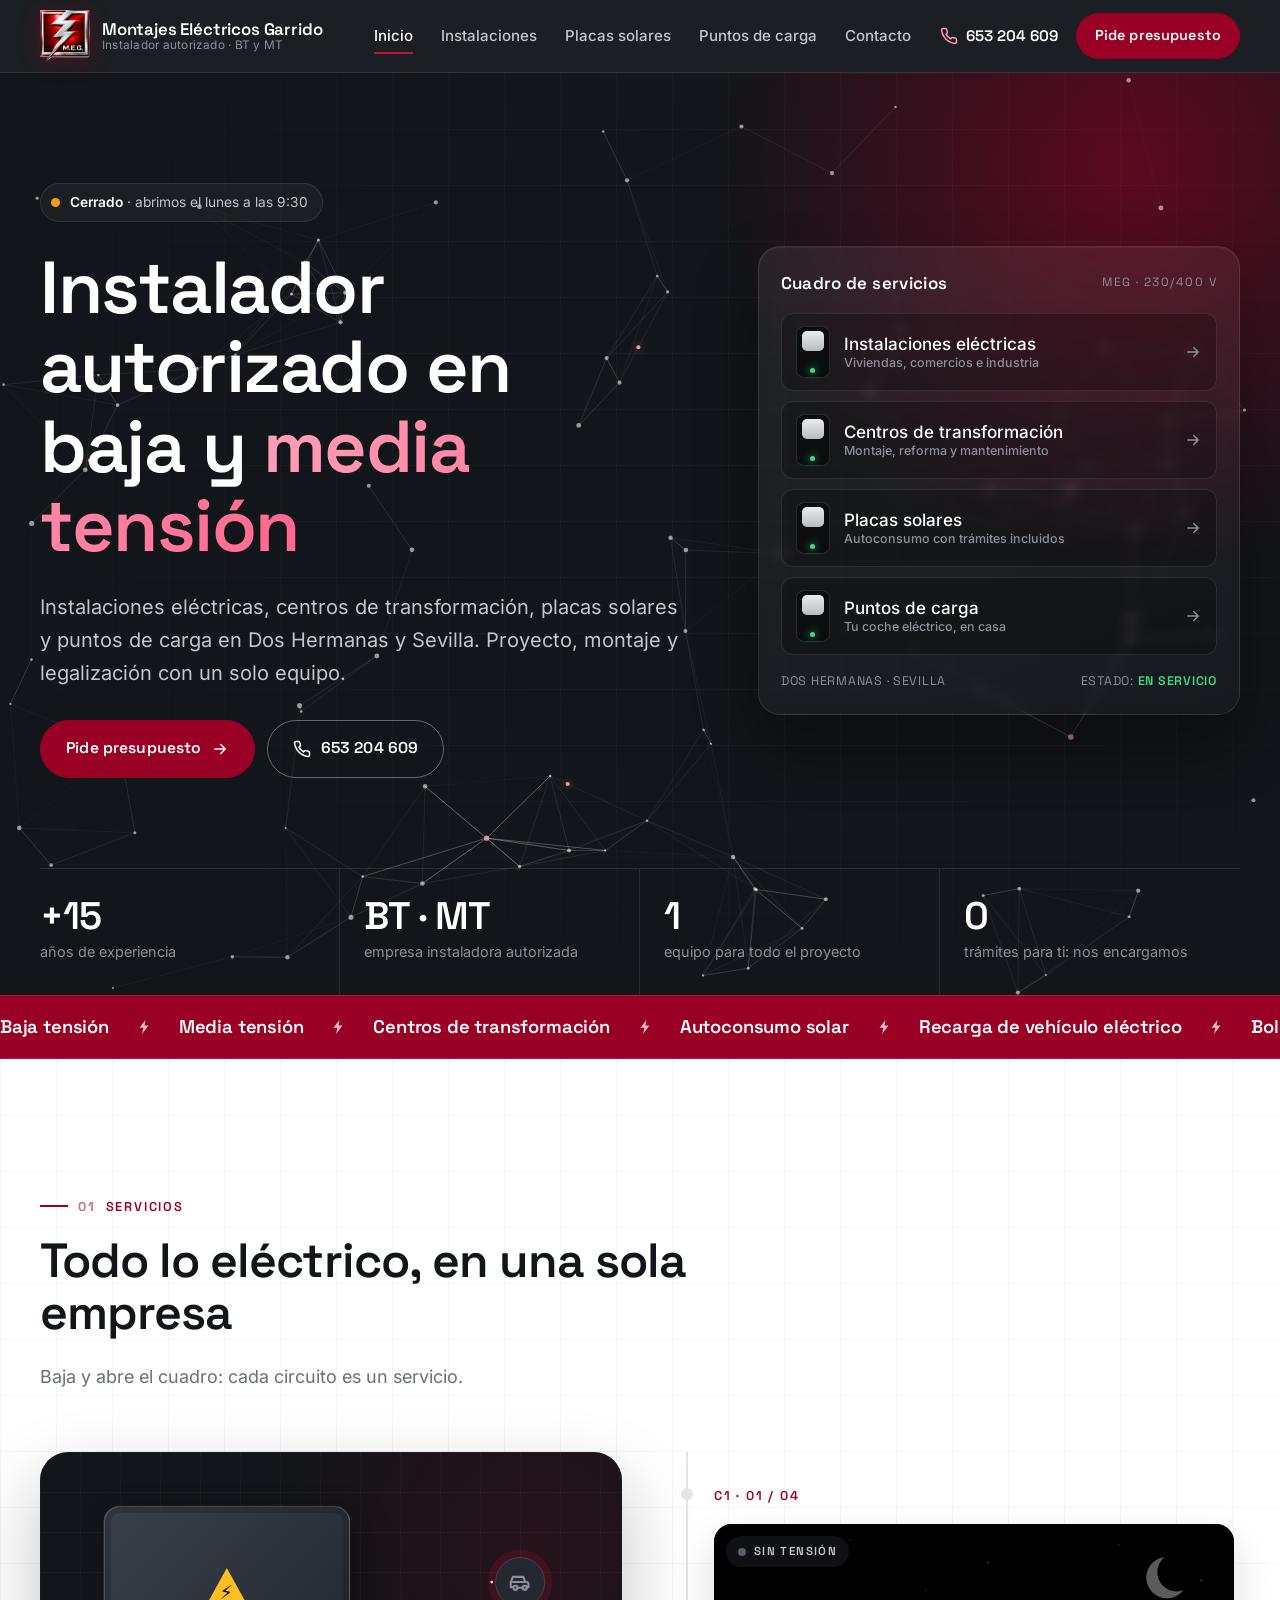
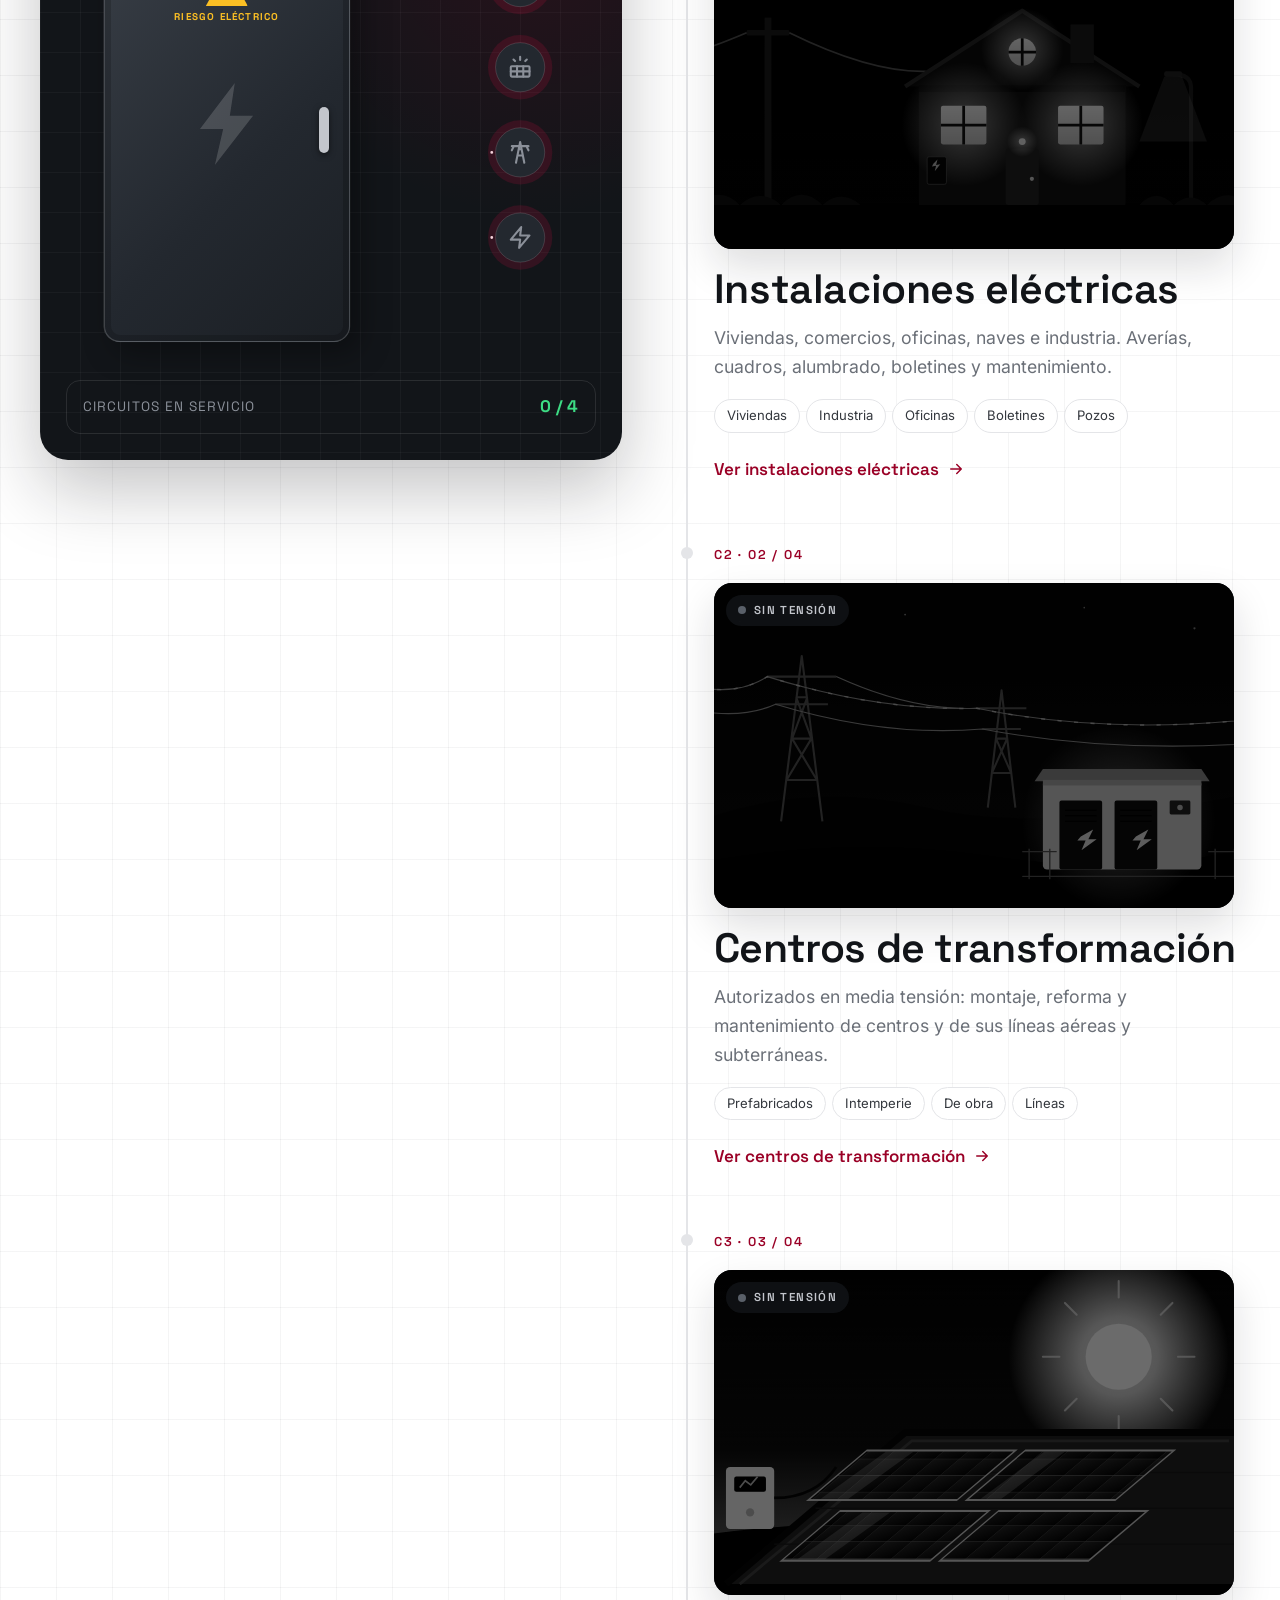
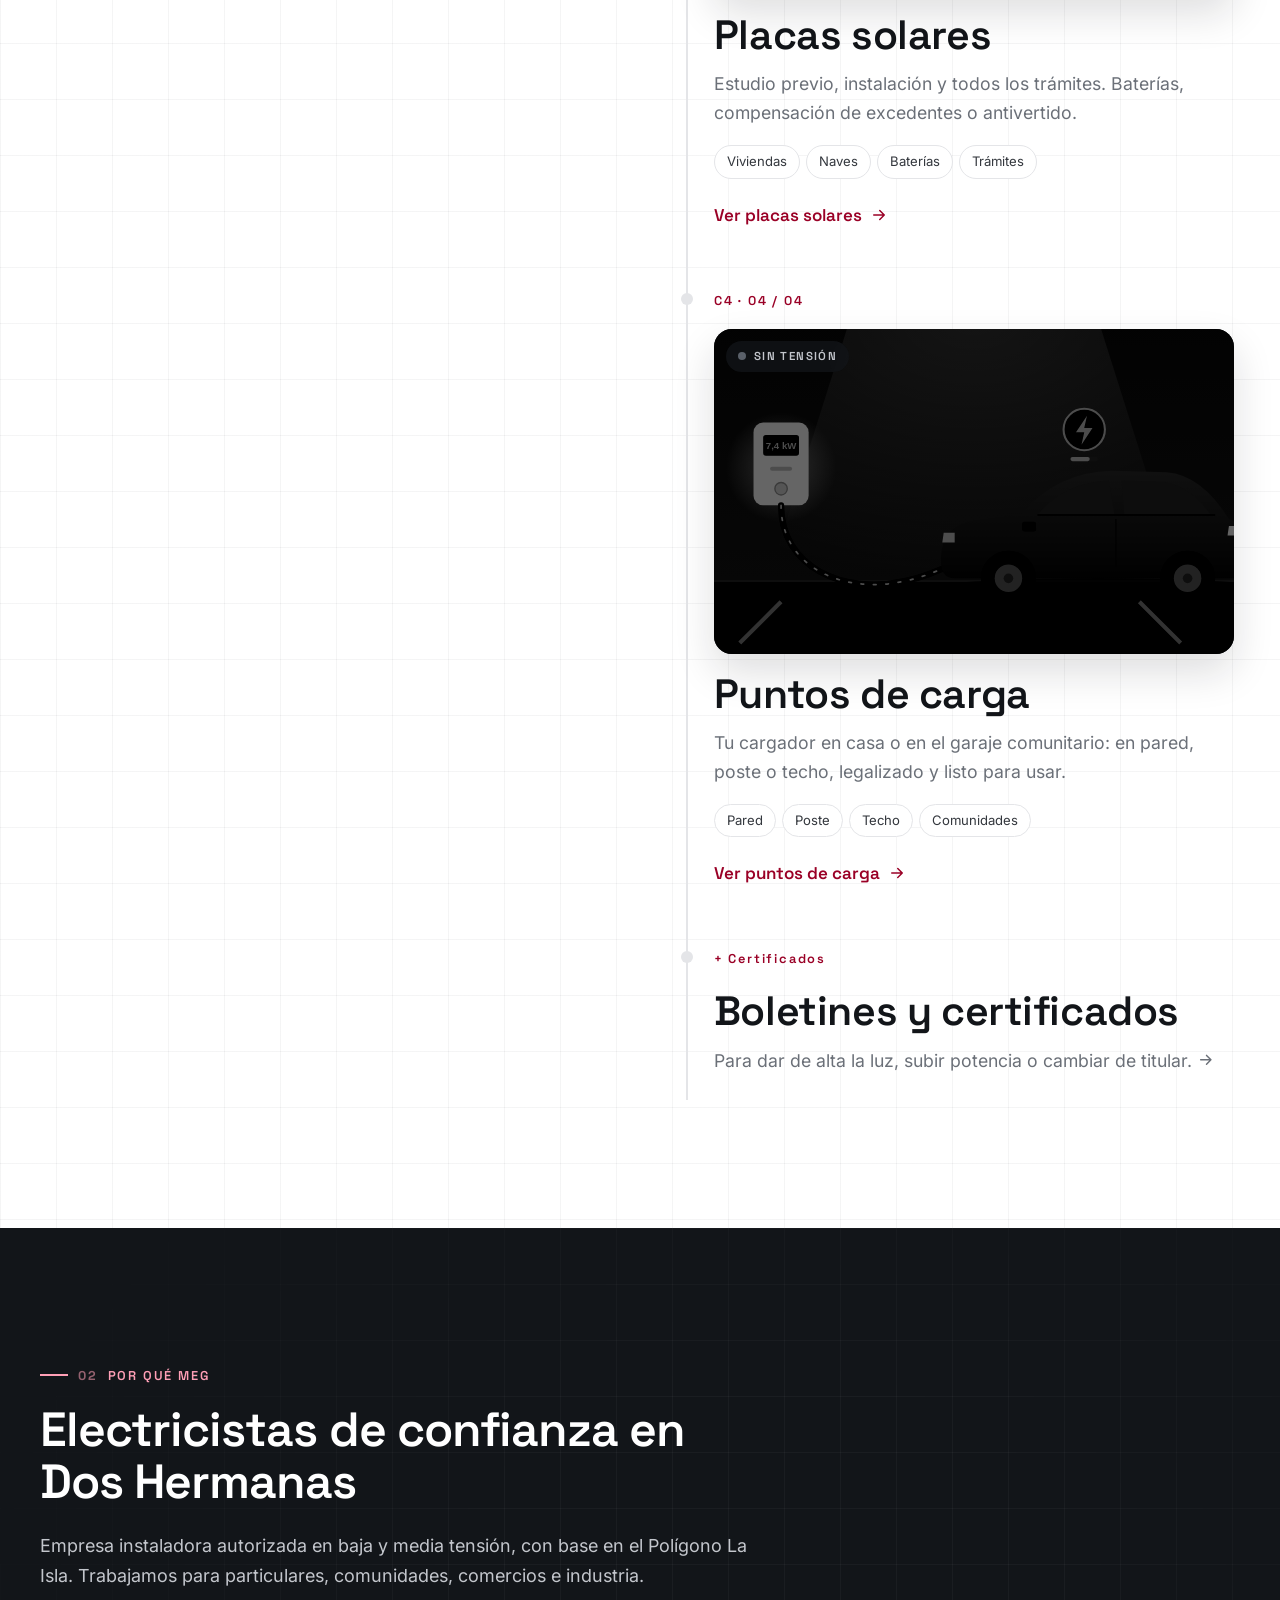
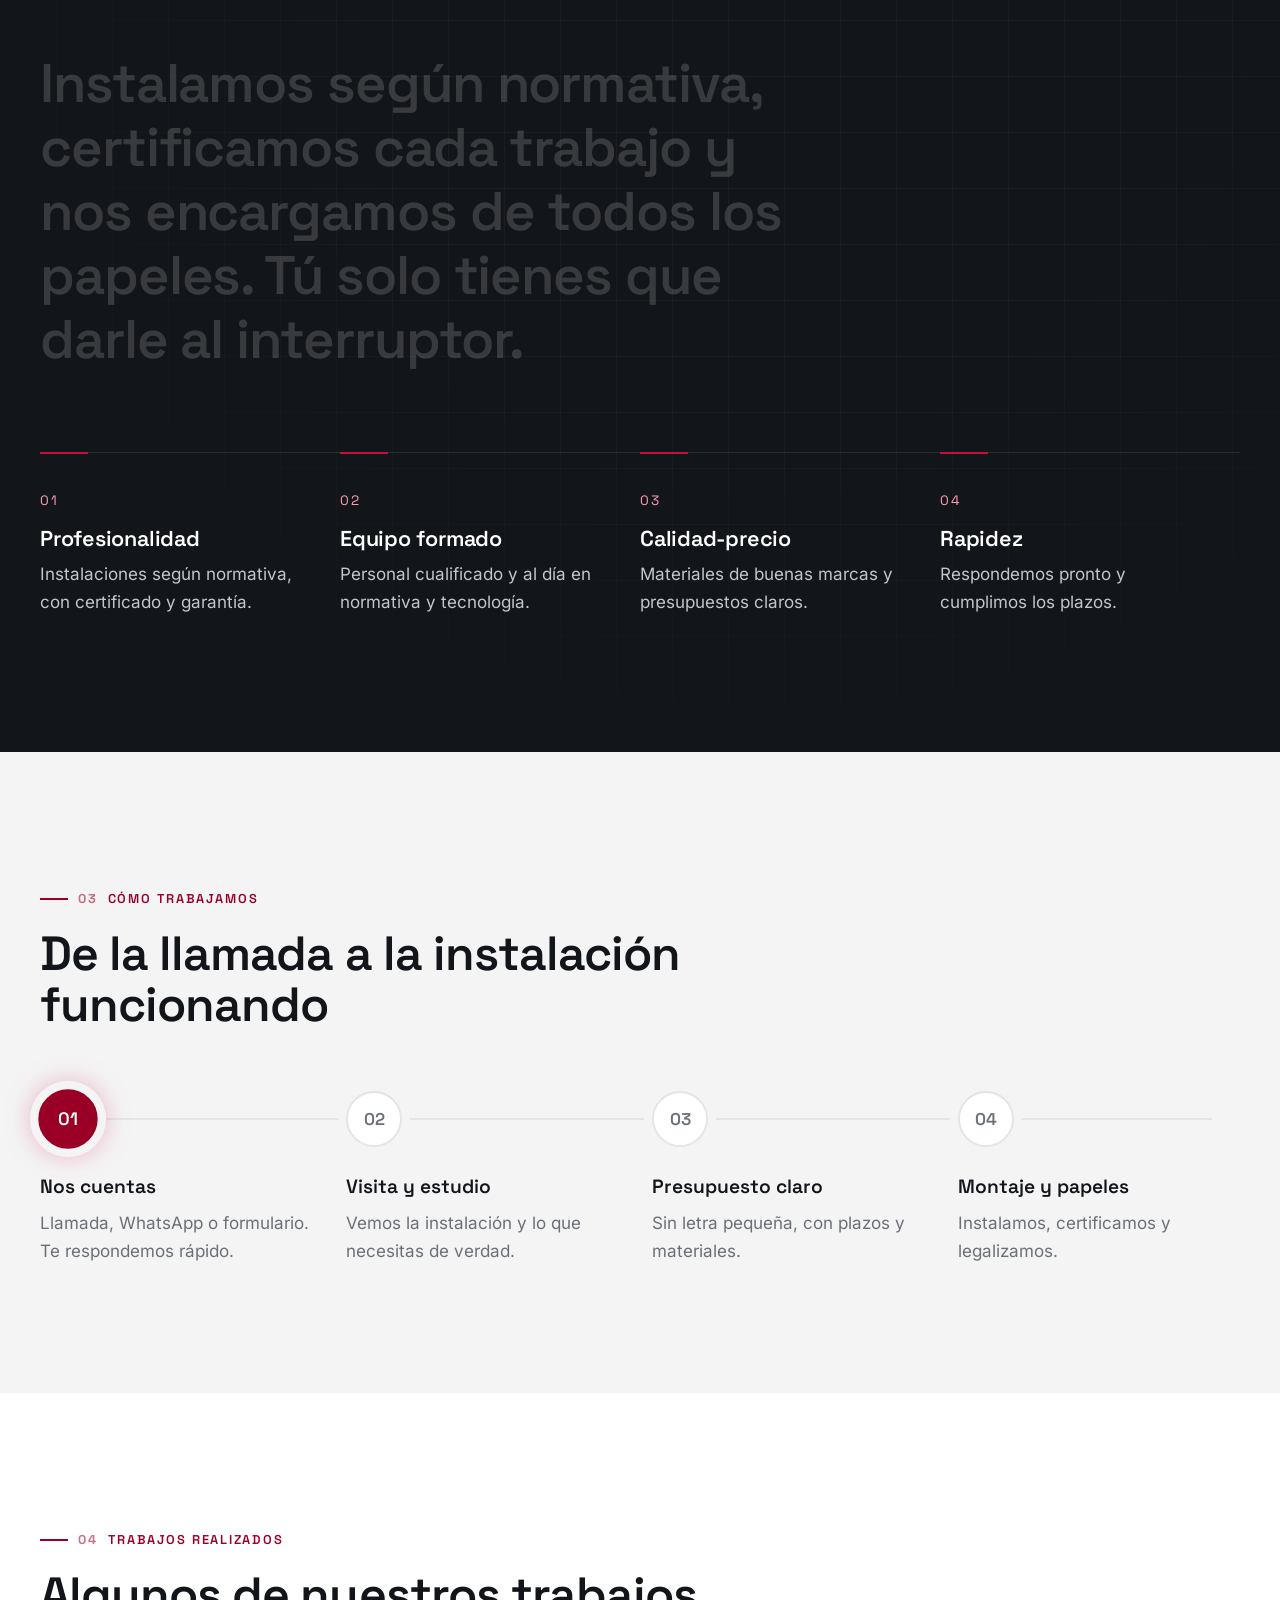
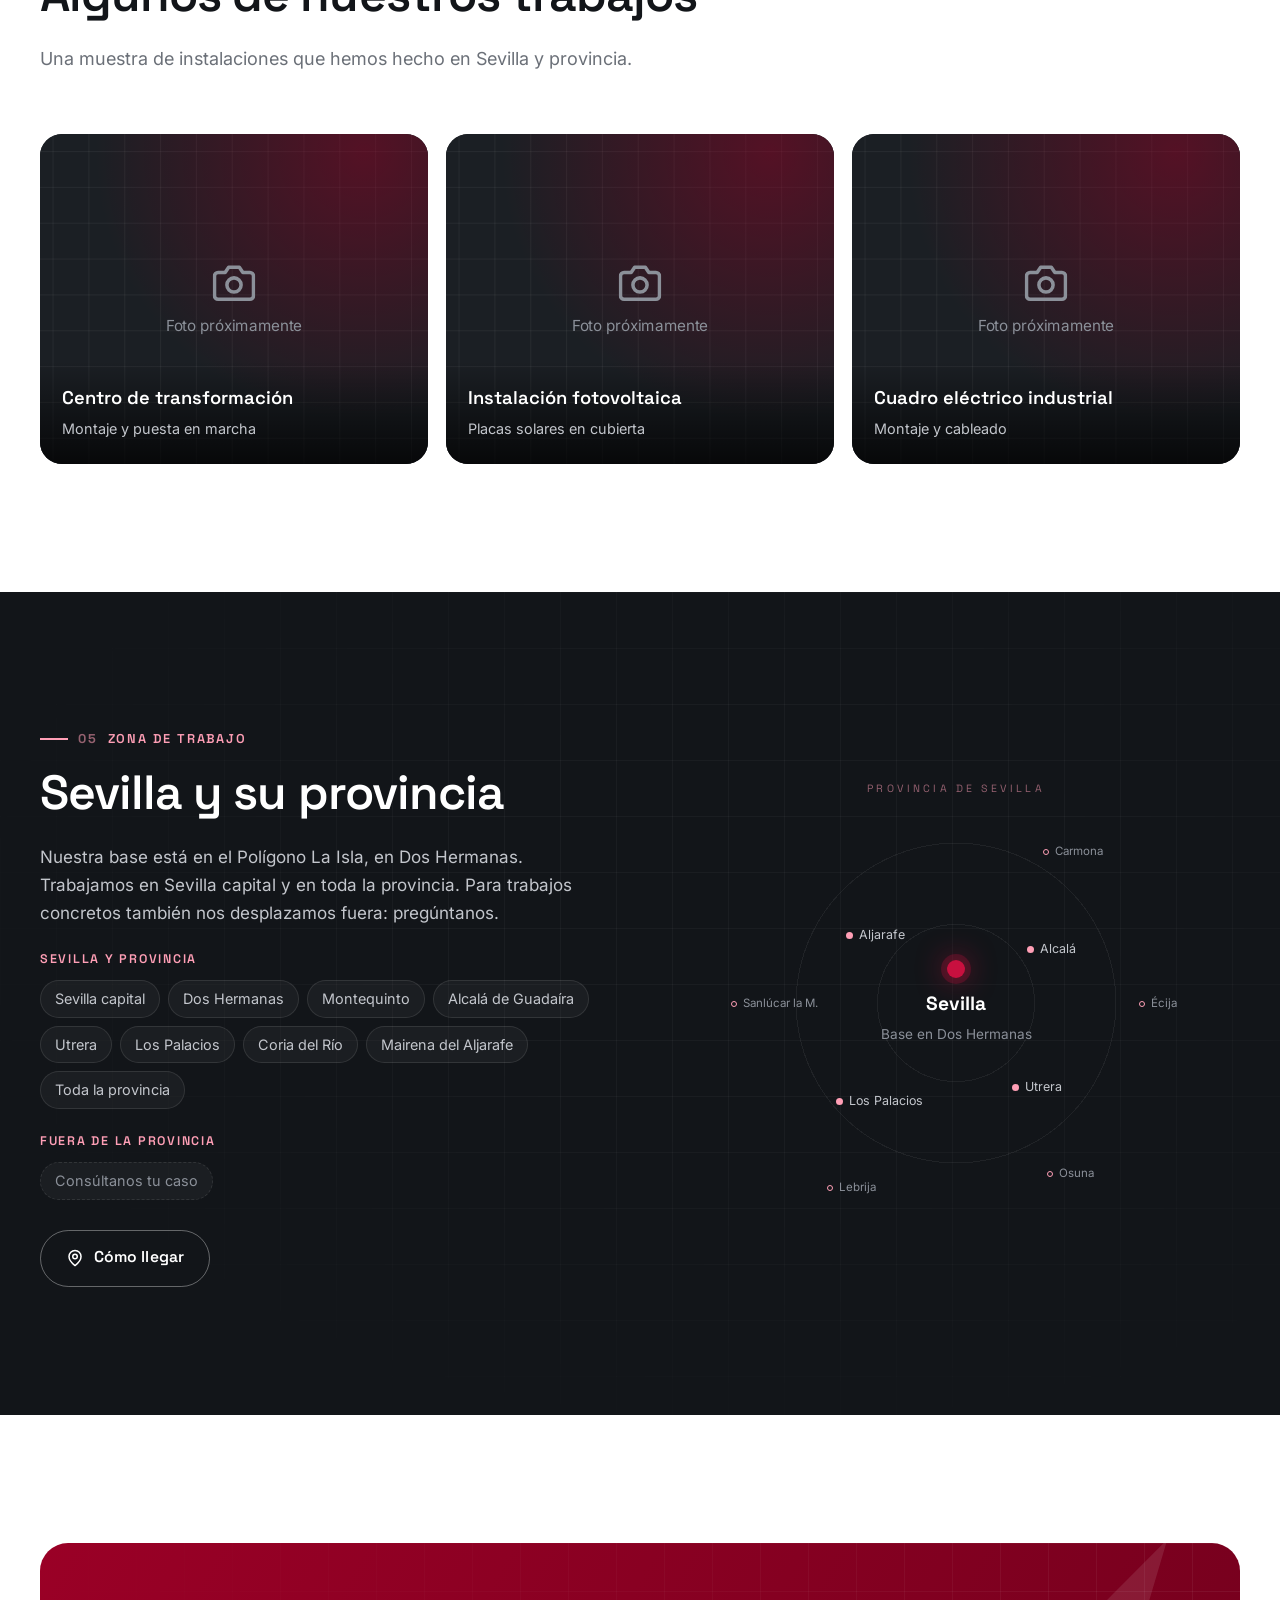
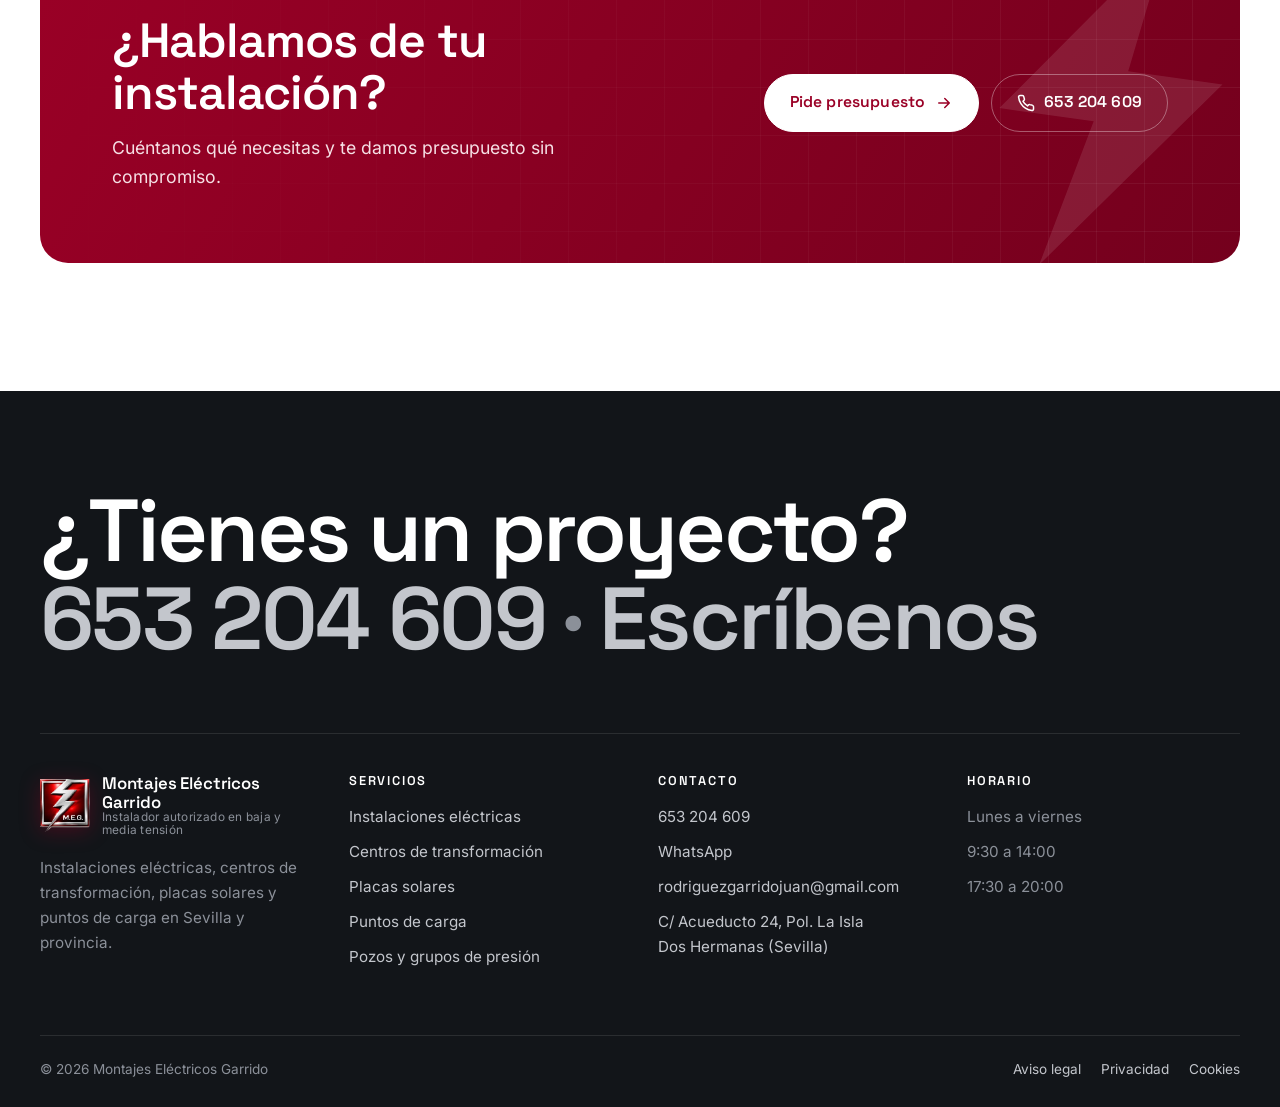
==== commit 93272a95: "Logo real: emblema del rayo en cabecera, pie e iconos Recortado del logo original con fondo transpar" ====
--- a/index.html
+++ b/index.html
@@ -13,21 +13,21 @@
   <meta property="og:title" content="Electricista en Dos Hermanas y Sevilla | Montajes Eléctricos Garrido">
   <meta property="og:description" content="Instalador eléctrico autorizado en baja y media tensión en Dos Hermanas (Sevilla). Instalaciones eléctricas, centros de transformación, placas solares y puntos de carga. Llama al 653 204 609.">
   <meta property="og:url" content="https://montajeselectricosgarrido.es/">
-  <meta property="og:image" content="https://montajeselectricosgarrido.es/assets/img/logo.svg">
-  <link rel="icon" href="assets/img/favicon.svg" type="image/svg+xml">
+  <meta property="og:image" content="https://montajeselectricosgarrido.es/assets/img/logo-completo.jpg">
+  <link rel="icon" href="assets/img/favicon-32.png" type="image/png" sizes="32x32">
+  <link rel="apple-touch-icon" href="assets/img/apple-touch-icon.png">
   <link rel="preload" href="assets/fonts/space-grotesk.woff2" as="font" type="font/woff2" crossorigin>
   <link rel="preload" href="assets/fonts/inter.woff2" as="font" type="font/woff2" crossorigin>
   <link rel="stylesheet" href="assets/css/styles.css">
-  <script type="application/ld+json">{"@context": "https://schema.org", "@type": "Electrician", "@id": "https://montajeselectricosgarrido.es/#empresa", "name": "Montajes Eléctricos Garrido", "alternateName": "MEG", "description": "Instalador eléctrico autorizado en baja y media tensión en Dos Hermanas y Sevilla: instalaciones eléctricas, centros de transformación, placas solares y puntos de carga para coche eléctrico.", "url": "https://montajeselectricosgarrido.es/", "logo": "https://montajeselectricosgarrido.es/assets/img/logo.svg", "image": "https://montajeselectricosgarrido.es/assets/img/logo.svg", "telephone": "+34 653 204 609", "email": "rodriguezgarridojuan@gmail.com", "priceRange": "€€", "address": {"@type": "PostalAddress", "streetAddress": "C/ Acueducto 24, Edificio 3, local 1, Polígono La Isla", "addressLocality": "Dos Hermanas", "addressRegion": "Sevilla", "postalCode": "41703", "addressCountry": "ES"}, "hasMap": "https://maps.app.goo.gl/Z2TkRmnB4gh2JYVn8", "areaServed": ["Dos Hermanas", "Sevilla", "Alcalá de Guadaíra", "Montequinto", "Utrera", "Los Palacios y Villafranca", "Coria del Río", "Provincia de Sevilla"], "openingHoursSpecification": [{"@type": "OpeningHoursSpecification", "dayOfWeek": ["Monday", "Tuesday", "Wednesday", "Thursday", "Friday"], "opens": "09:30", "closes": "14:00"}, {"@type": "OpeningHoursSpecification", "dayOfWeek": ["Monday", "Tuesday", "Wednesday", "Thursday", "Friday"], "opens": "17:30", "closes": "20:00"}]}</script>
+  <script type="application/ld+json">{"@context": "https://schema.org", "@type": "Electrician", "@id": "https://montajeselectricosgarrido.es/#empresa", "name": "Montajes Eléctricos Garrido", "alternateName": "MEG", "description": "Instalador eléctrico autorizado en baja y media tensión en Dos Hermanas y Sevilla: instalaciones eléctricas, centros de transformación, placas solares y puntos de carga para coche eléctrico.", "url": "https://montajeselectricosgarrido.es/", "logo": "https://montajeselectricosgarrido.es/assets/img/logo-meg-grande.png", "image": "https://montajeselectricosgarrido.es/assets/img/logo-completo.jpg", "telephone": "+34 653 204 609", "email": "rodriguezgarridojuan@gmail.com", "priceRange": "€€", "address": {"@type": "PostalAddress", "streetAddress": "C/ Acueducto 24, Edificio 3, local 1, Polígono La Isla", "addressLocality": "Dos Hermanas", "addressRegion": "Sevilla", "postalCode": "41703", "addressCountry": "ES"}, "hasMap": "https://maps.app.goo.gl/Z2TkRmnB4gh2JYVn8", "areaServed": ["Dos Hermanas", "Sevilla", "Alcalá de Guadaíra", "Montequinto", "Utrera", "Los Palacios y Villafranca", "Coria del Río", "Provincia de Sevilla"], "openingHoursSpecification": [{"@type": "OpeningHoursSpecification", "dayOfWeek": ["Monday", "Tuesday", "Wednesday", "Thursday", "Friday"], "opens": "09:30", "closes": "14:00"}, {"@type": "OpeningHoursSpecification", "dayOfWeek": ["Monday", "Tuesday", "Wednesday", "Thursday", "Friday"], "opens": "17:30", "closes": "20:00"}]}</script>
 </head>
 <body>
   <a class="saltar" href="#contenido">Saltar al contenido</a>
 
   <header class="cabecera">
     <div class="contenedor">
-      <!-- HUECO DEL LOGO: sustituye assets/img/logo.svg por el logo original -->
       <a class="marca" href="index.html" aria-label="Montajes Eléctricos Garrido, ir al inicio">
-        <img class="marca__logo" src="assets/img/logo.svg" alt="" width="46" height="46">
+        <img class="marca__logo" src="assets/img/logo-meg.webp" alt="" width="50" height="53">
         <span class="marca__texto">
           <span class="marca__nombre">Montajes Eléctricos Garrido</span>
           <span class="marca__lema">Instalador autorizado · BT y MT</span>
@@ -336,7 +336,7 @@
       <div class="pie__rejilla">
         <div>
           <a class="marca" href="index.html" aria-label="Montajes Eléctricos Garrido, ir al inicio">
-            <img class="marca__logo" src="assets/img/logo.svg" alt="" width="46" height="46" loading="lazy">
+            <img class="marca__logo" src="assets/img/logo-meg.webp" alt="" width="50" height="53" loading="lazy">
             <span class="marca__texto">
               <span class="marca__nombre">Montajes Eléctricos Garrido</span>
               <span class="marca__lema">Instalador autorizado en baja y media tensión</span>
--- a/assets/css/styles.css
+++ b/assets/css/styles.css
@@ -138,9 +138,9 @@
 .cabecera.con-sombra { background: rgba(18, 21, 25, 0.9); box-shadow: 0 10px 30px rgba(0, 0, 0, 0.25); }
 .cabecera .contenedor { display: flex; align-items: center; justify-content: space-between; gap: 16px; min-height: var(--cabecera); }
 
-/* Hueco del logo: sustituye assets/img/logo.svg por el logo definitivo */
+/* Logo: emblema del rayo (assets/img/logo-meg.webp) */
 .marca { display: flex; align-items: center; gap: 12px; text-decoration: none; color: var(--blanco); }
-.marca__logo { width: 46px; height: 46px; flex: none; object-fit: contain; border-radius: 8px; }
+.marca__logo { width: 50px; height: 53px; flex: none; object-fit: contain; filter: drop-shadow(0 4px 10px rgba(154, 0, 38, 0.35)); }
 .marca__texto { display: flex; flex-direction: column; line-height: 1.1; }
 .marca__nombre { font-family: var(--titulos); font-weight: 600; font-size: 1.05rem; color: var(--blanco); letter-spacing: -0.01em; }
 .marca__lema { font-size: 0.74rem; color: var(--o-suave); letter-spacing: 0.02em; }
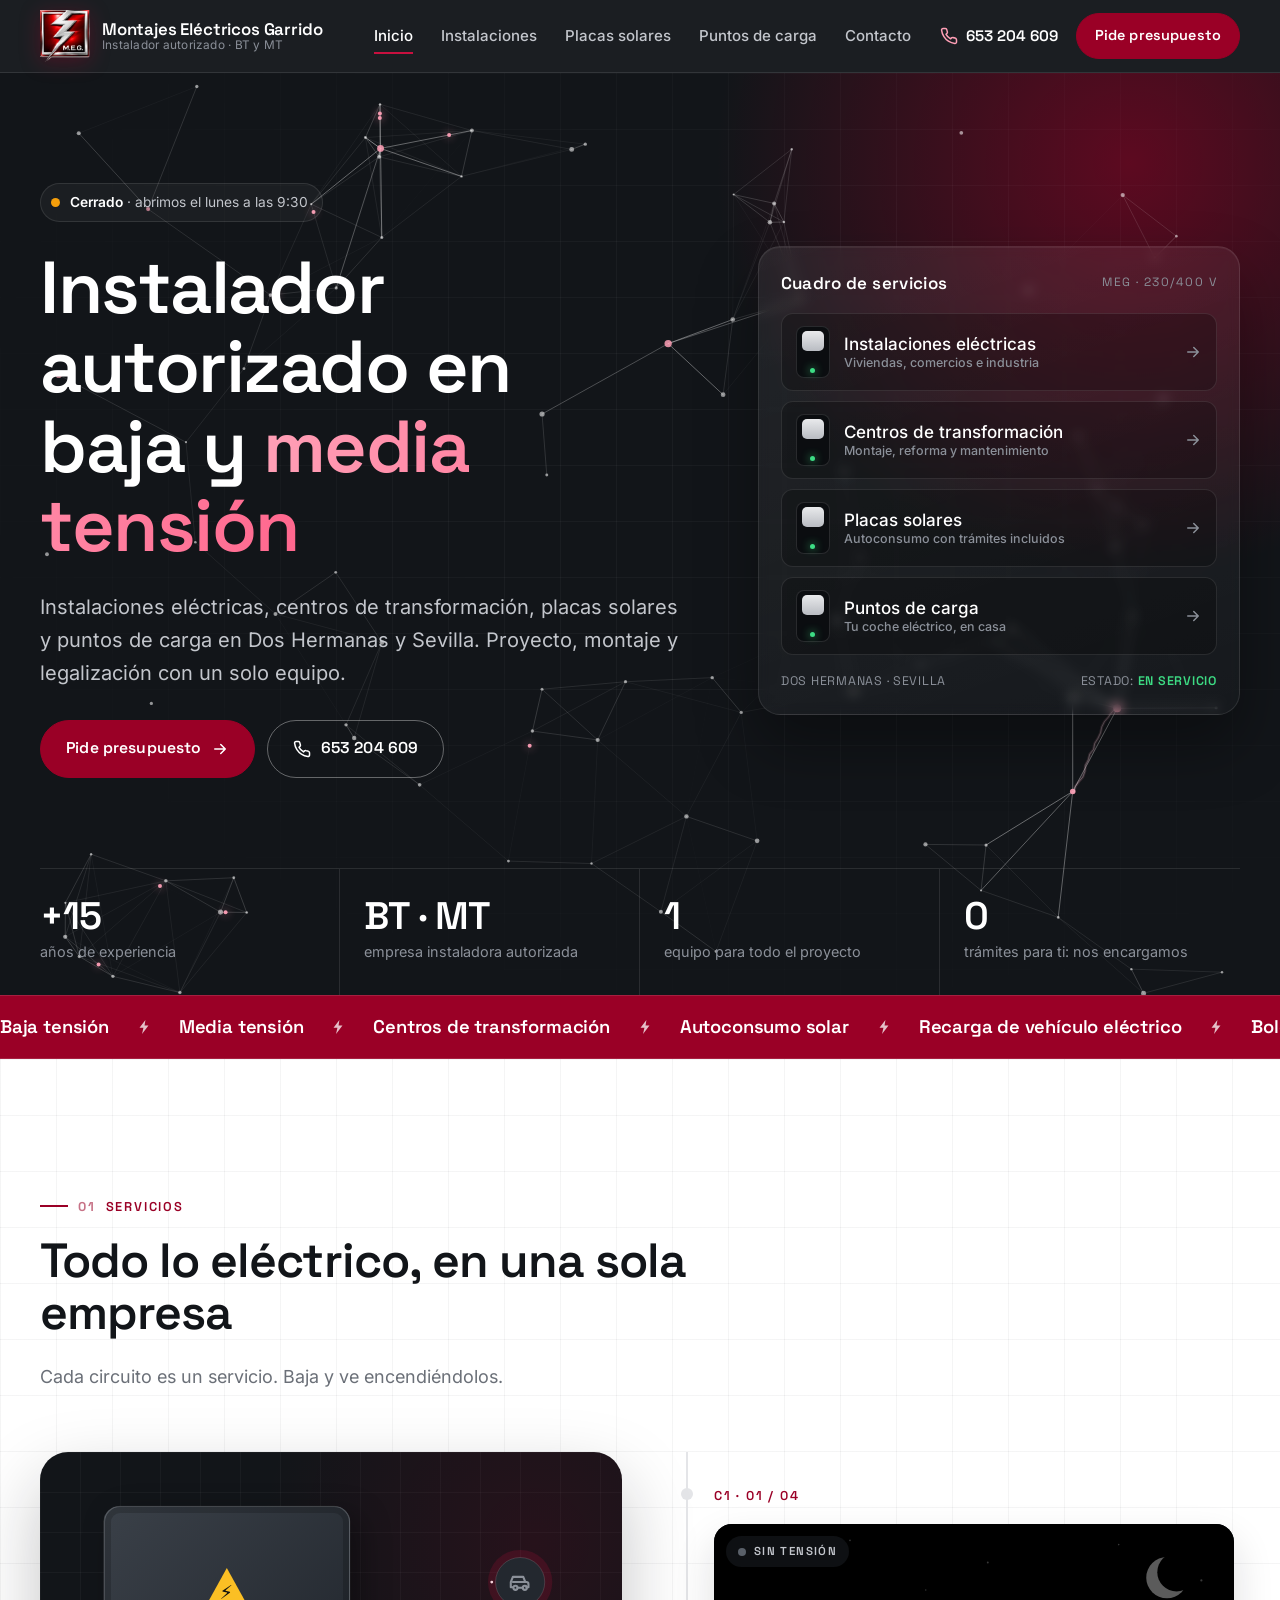
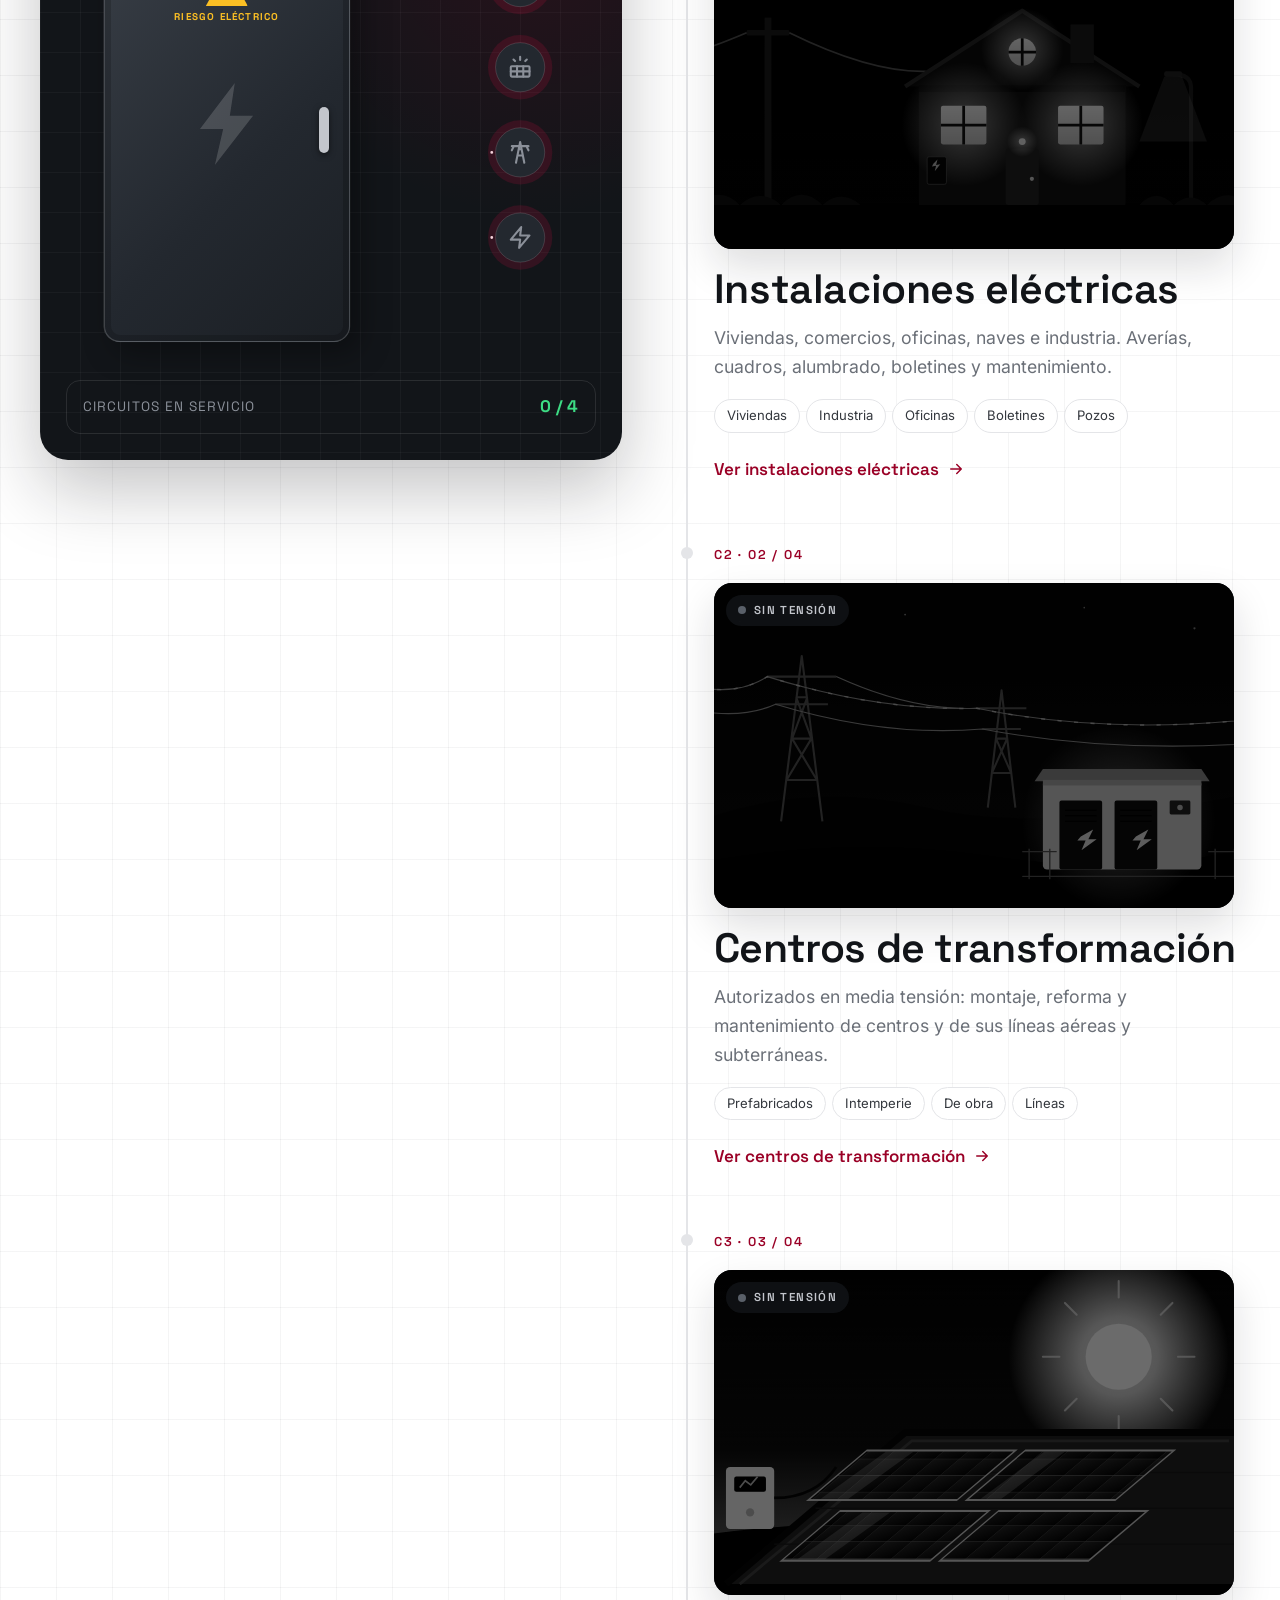
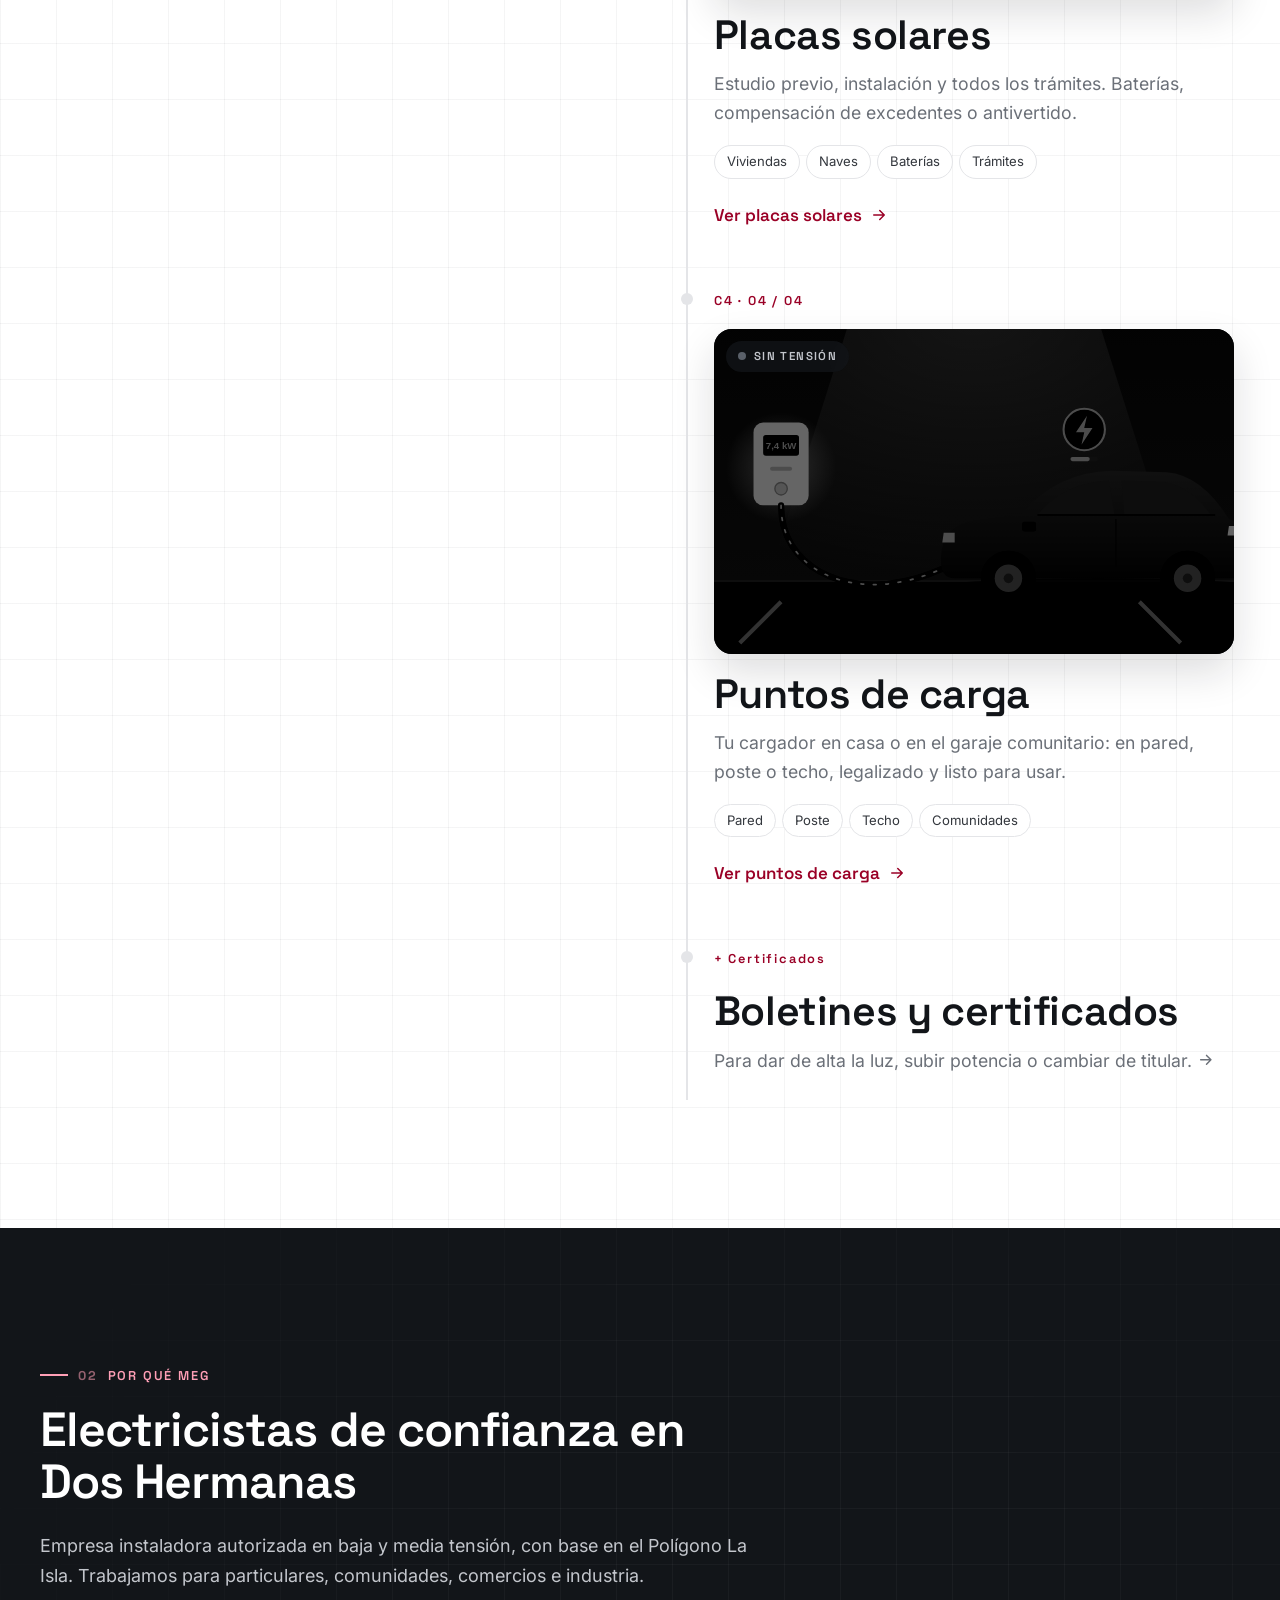
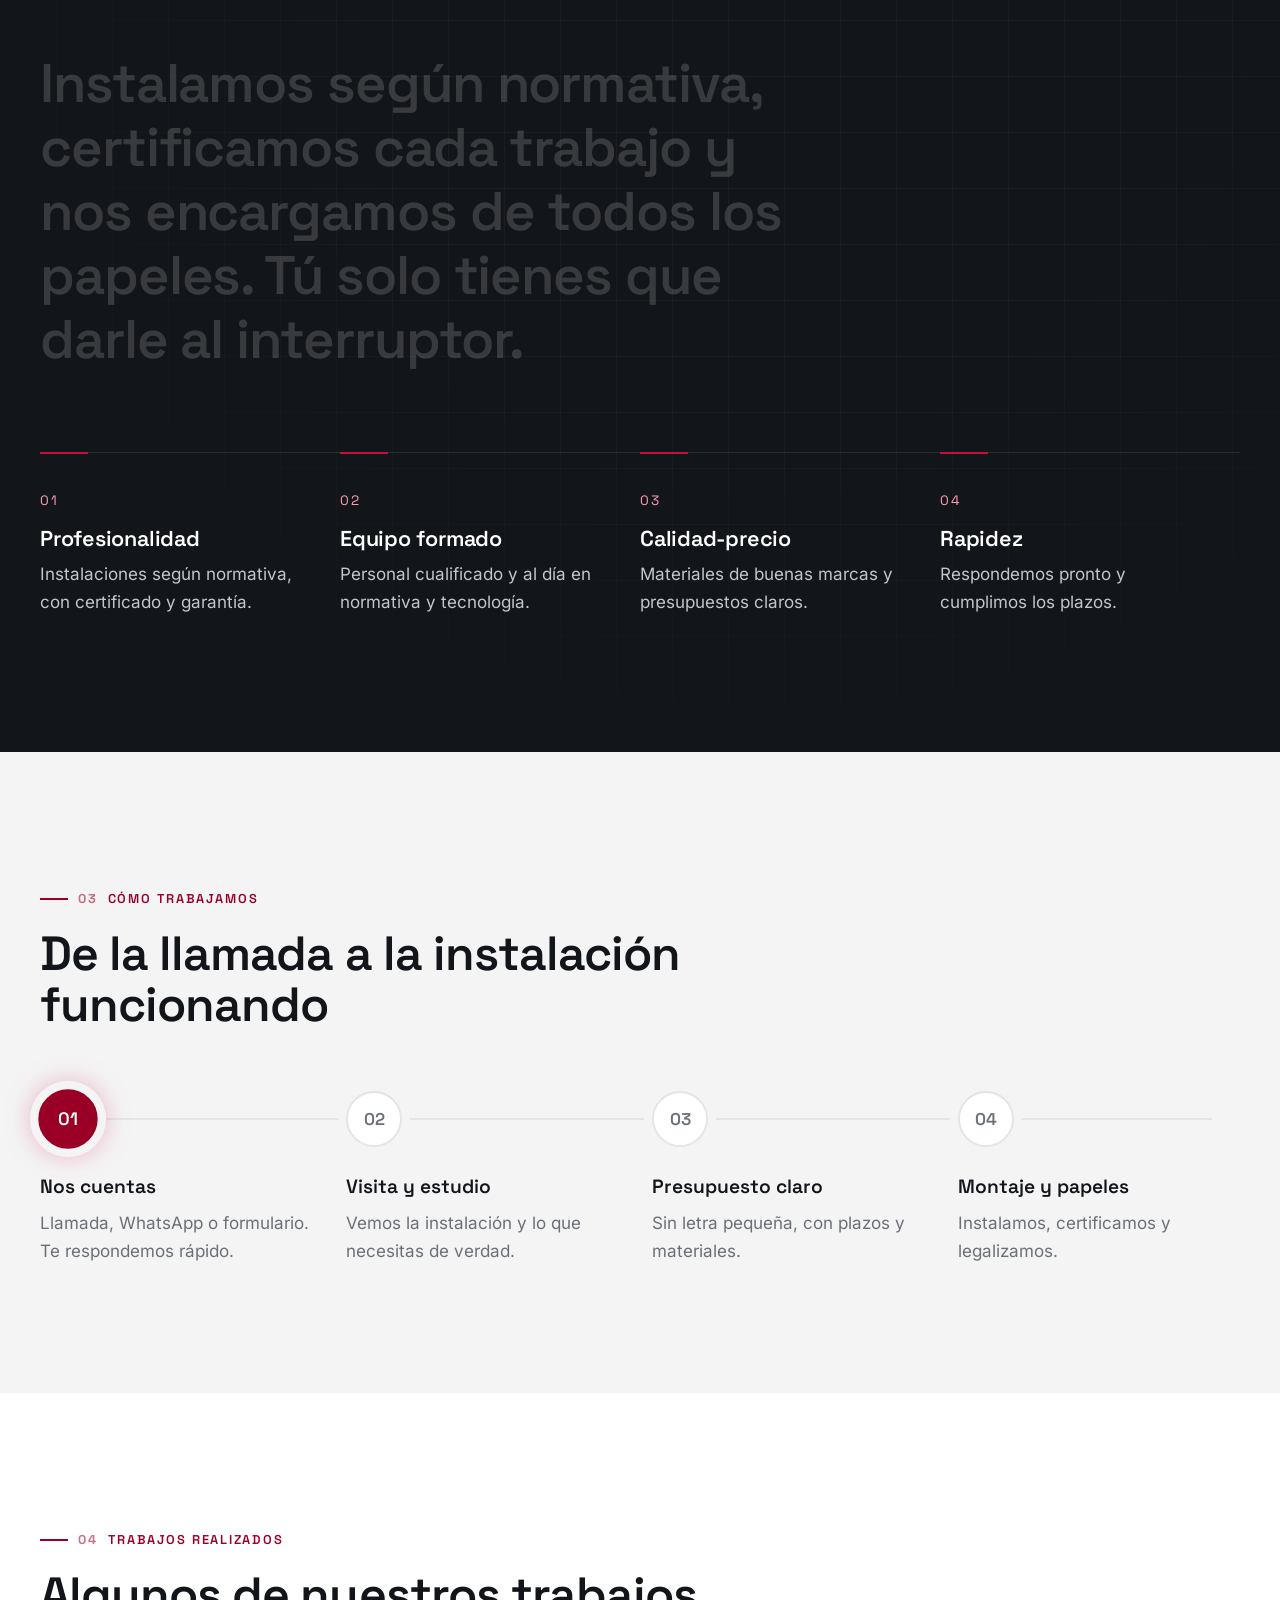
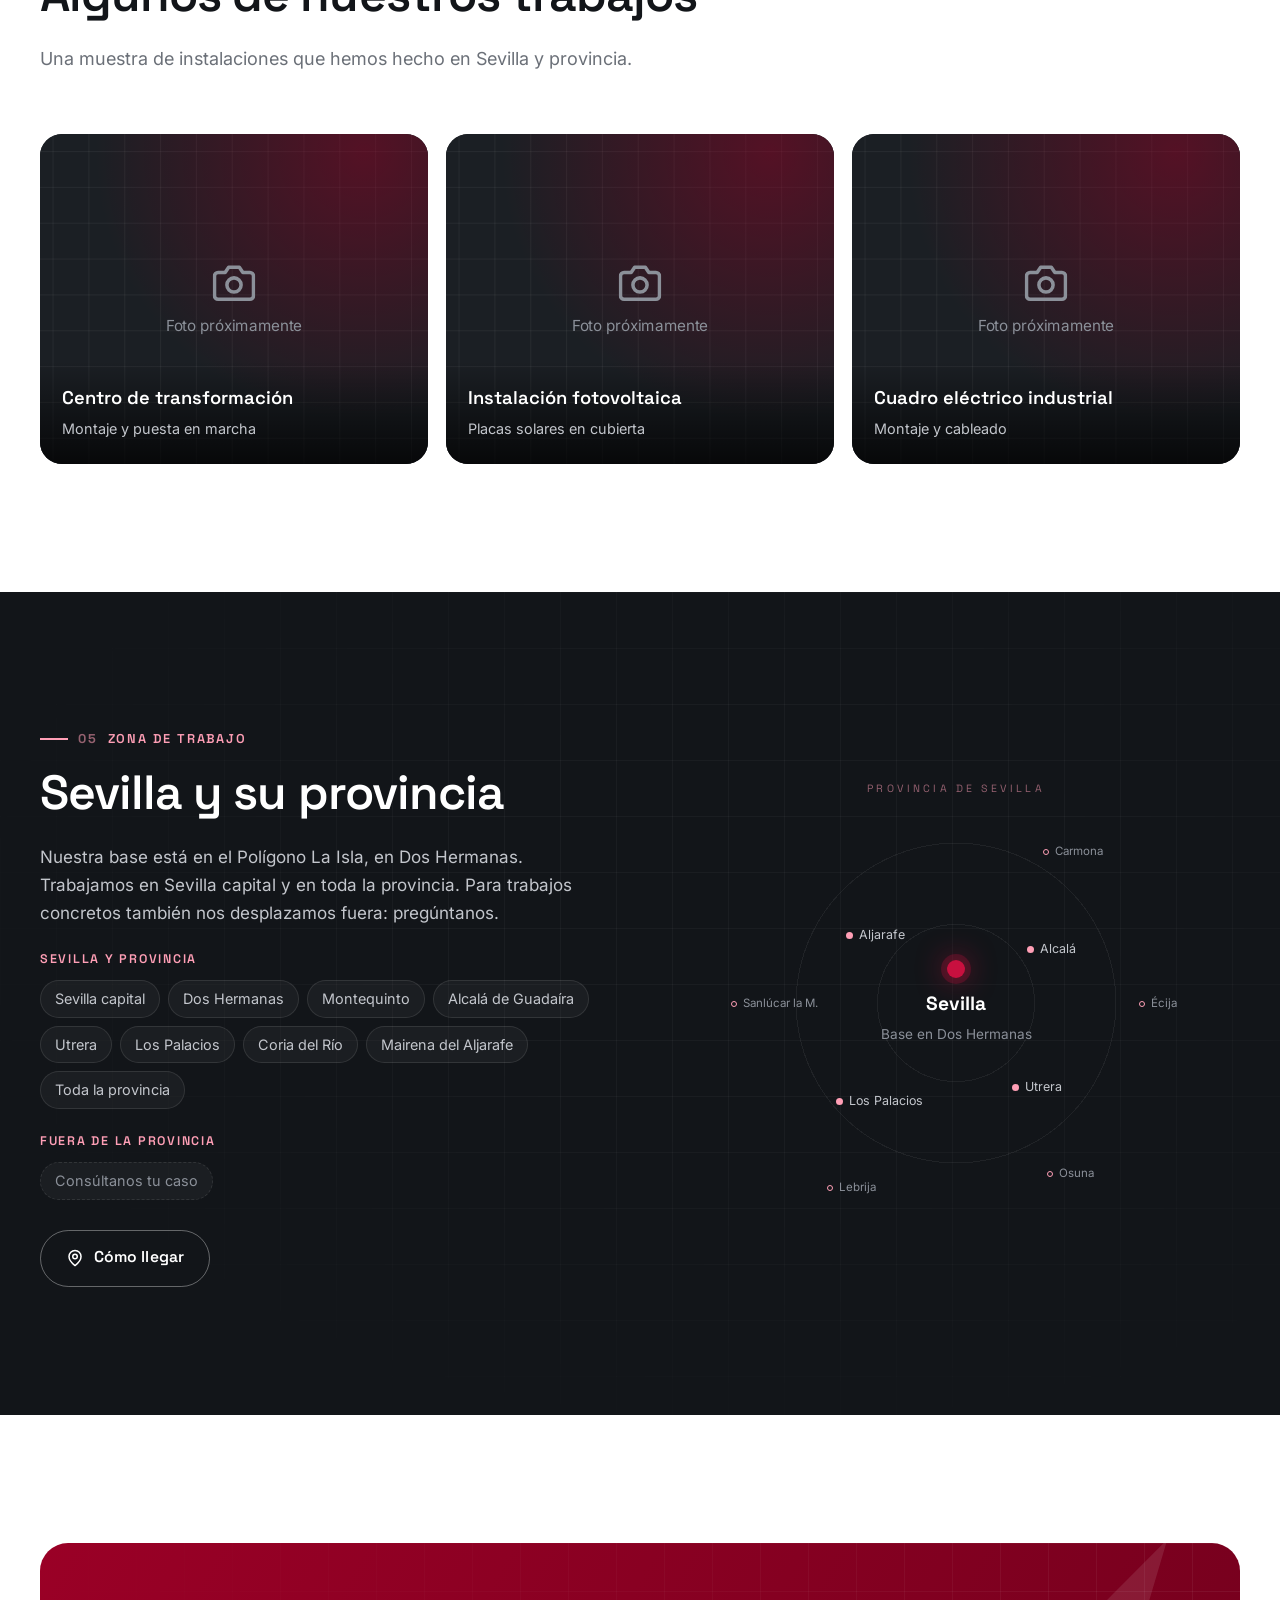
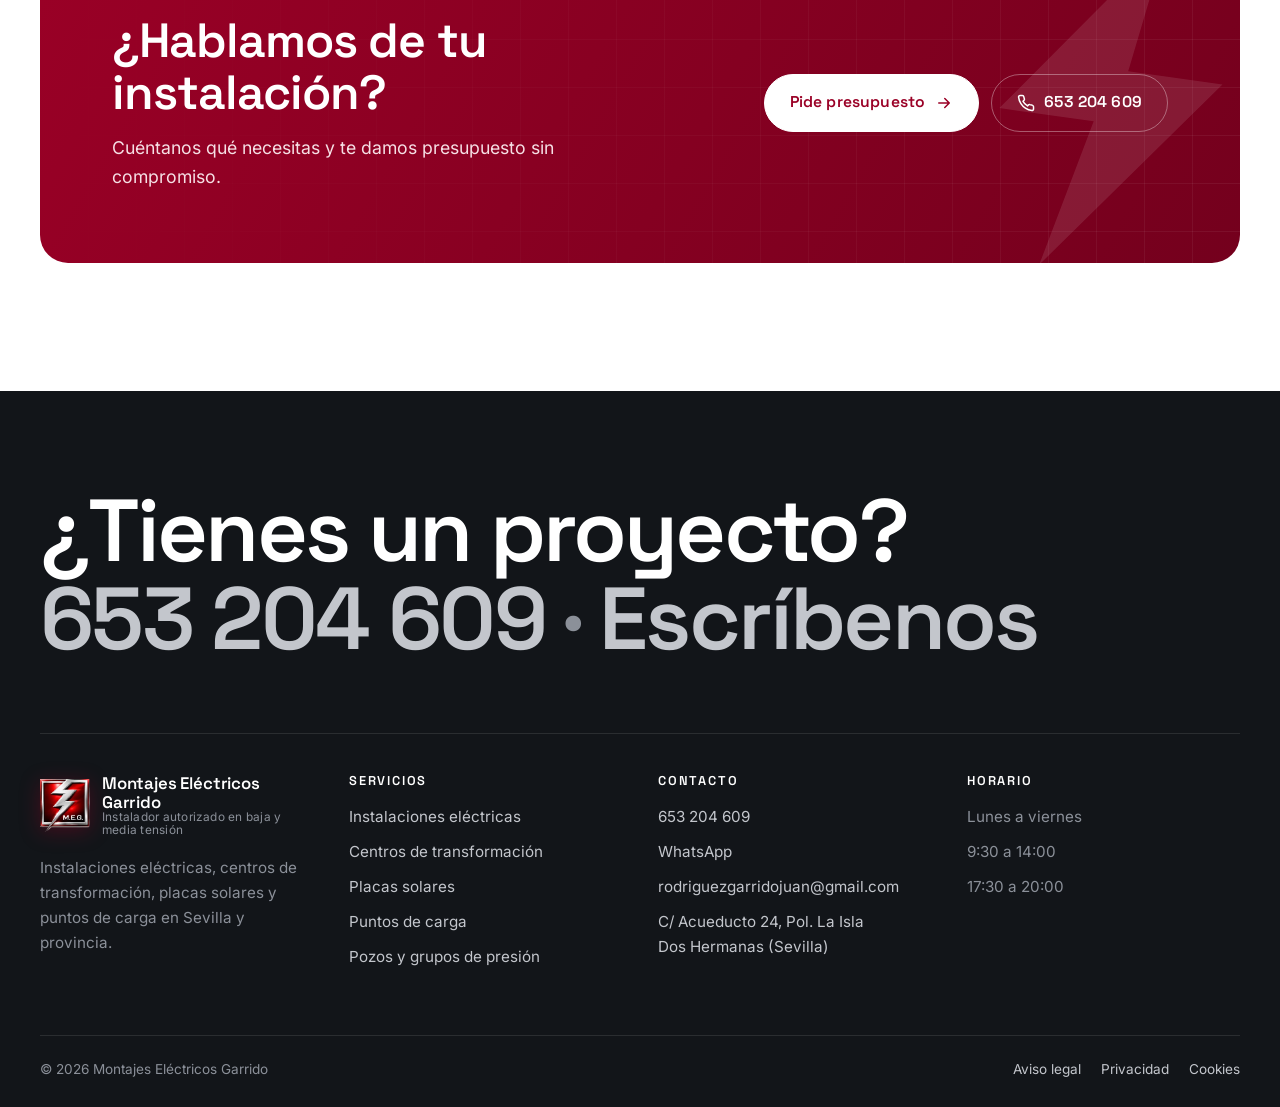
==== commit f9dbee56: "Móvil: regleta fija de circuitos en lugar del cuadro grande En pantallas estrechas el cuadro tapaba " ====
--- a/index.html
+++ b/index.html
@@ -94,7 +94,7 @@
         <div class="seccion__cabeza">
           <span class="antetitulo"><b>01</b> Servicios</span>
           <h2>Todo lo eléctrico, en una sola empresa</h2>
-          <p>Baja y abre el cuadro: cada circuito es un servicio.</p>
+          <p>Cada circuito es un servicio. Baja y ve encendiéndolos.</p>
         </div>
         <div class="historia__rejilla">
           <div class="historia__escena">
@@ -175,6 +175,10 @@
               <div class="escena__pie"><span>Circuitos en servicio</span><b><span data-circuitos>4</span> / 4</b></div>
             </div>
           </div>
+          <div class="historia__barra" aria-hidden="true">
+            <div class="barra__mgs"><span class="mini" data-i="0"><i class="mini__cuerpo"><b></b></i>C1</span><span class="mini" data-i="1"><i class="mini__cuerpo"><b></b></i>C2</span><span class="mini" data-i="2"><i class="mini__cuerpo"><b></b></i>C3</span><span class="mini" data-i="3"><i class="mini__cuerpo"><b></b></i>C4</span></div>
+            <div class="barra__cuenta"><b><span data-circuitos>4</span>/4</b> en servicio</div>
+          </div>
           <div class="historia__pasos">
           <article class="paso" data-i="0">
             <span class="paso__num">C1 · 01 / 04</span>
--- a/assets/css/styles.css
+++ b/assets/css/styles.css
@@ -537,7 +537,32 @@
 .paso__enlace:hover svg { transform: translateX(4px); }
 .paso--extra { min-height: 0; padding-bottom: 8px; }
 .paso--extra:hover h3 { color: var(--granate); }
-@media (max-width: 899px) { .paso { min-height: 56vh; } .paso:first-child { padding-top: 10px; } }
+/* Móvil: en lugar del cuadro grande, una regleta fija con los 4 circuitos */
+.historia__barra { display: none; }
+@media (max-width: 899px) {
+  .historia__escena { display: none; }
+  .historia__barra {
+    display: flex; align-items: center; justify-content: space-between; gap: 12px;
+    position: sticky; top: calc(var(--cabecera) + 8px); z-index: 3;
+    padding: 10px 14px; border-radius: 16px; background: rgba(18, 21, 25, 0.94); backdrop-filter: blur(8px);
+    box-shadow: 0 12px 30px rgba(18, 21, 25, 0.25);
+    font-family: var(--titulos); font-size: 0.72rem; font-weight: 600; letter-spacing: 0.08em; color: var(--o-suave);
+  }
+  .barra__mgs { display: flex; gap: 10px; }
+  .mini { display: flex; flex-direction: column; align-items: center; gap: 4px; transition: color 0.3s; }
+  .mini__cuerpo { position: relative; width: 18px; height: 28px; border-radius: 4px; background: #e8e9ec; box-shadow: inset 0 0 0 2px #c3c6cc; }
+  .mini__cuerpo b { position: absolute; left: 5px; right: 5px; top: 12px; height: 11px; border-radius: 2px; background: var(--granate); transition: transform 0.35s cubic-bezier(.3,1.5,.5,1); }
+  .mini.on { color: #fff; }
+  .mini.on .mini__cuerpo b { transform: translateY(-8px); }
+  .mini.on .mini__cuerpo { box-shadow: inset 0 0 0 2px #c3c6cc, 0 0 12px rgba(61, 220, 132, 0.45); }
+  .barra__cuenta { text-align: right; text-transform: uppercase; line-height: 1.3; }
+  .barra__cuenta b { display: block; font-size: 1.3rem; letter-spacing: 0; color: var(--ok); }
+  .historia__pasos { margin-top: 8px; }
+  .paso { min-height: 0; padding-top: 34px; padding-bottom: 34px; }
+  .historia:not(.animada) .historia__barra { position: relative; top: 0; }
+  .historia:not(.animada) .mini__cuerpo b { transform: translateY(-8px); }
+  .historia:not(.animada) .mini { color: #fff; }
+}
 
 /* Estado "todo encendido": sin JavaScript o con "reducir movimiento" */
 .historia:not(.animada) .mg .mg__palanca, .historia:not(.animada) .iga .mg__palanca { transform: translateY(-28px); }
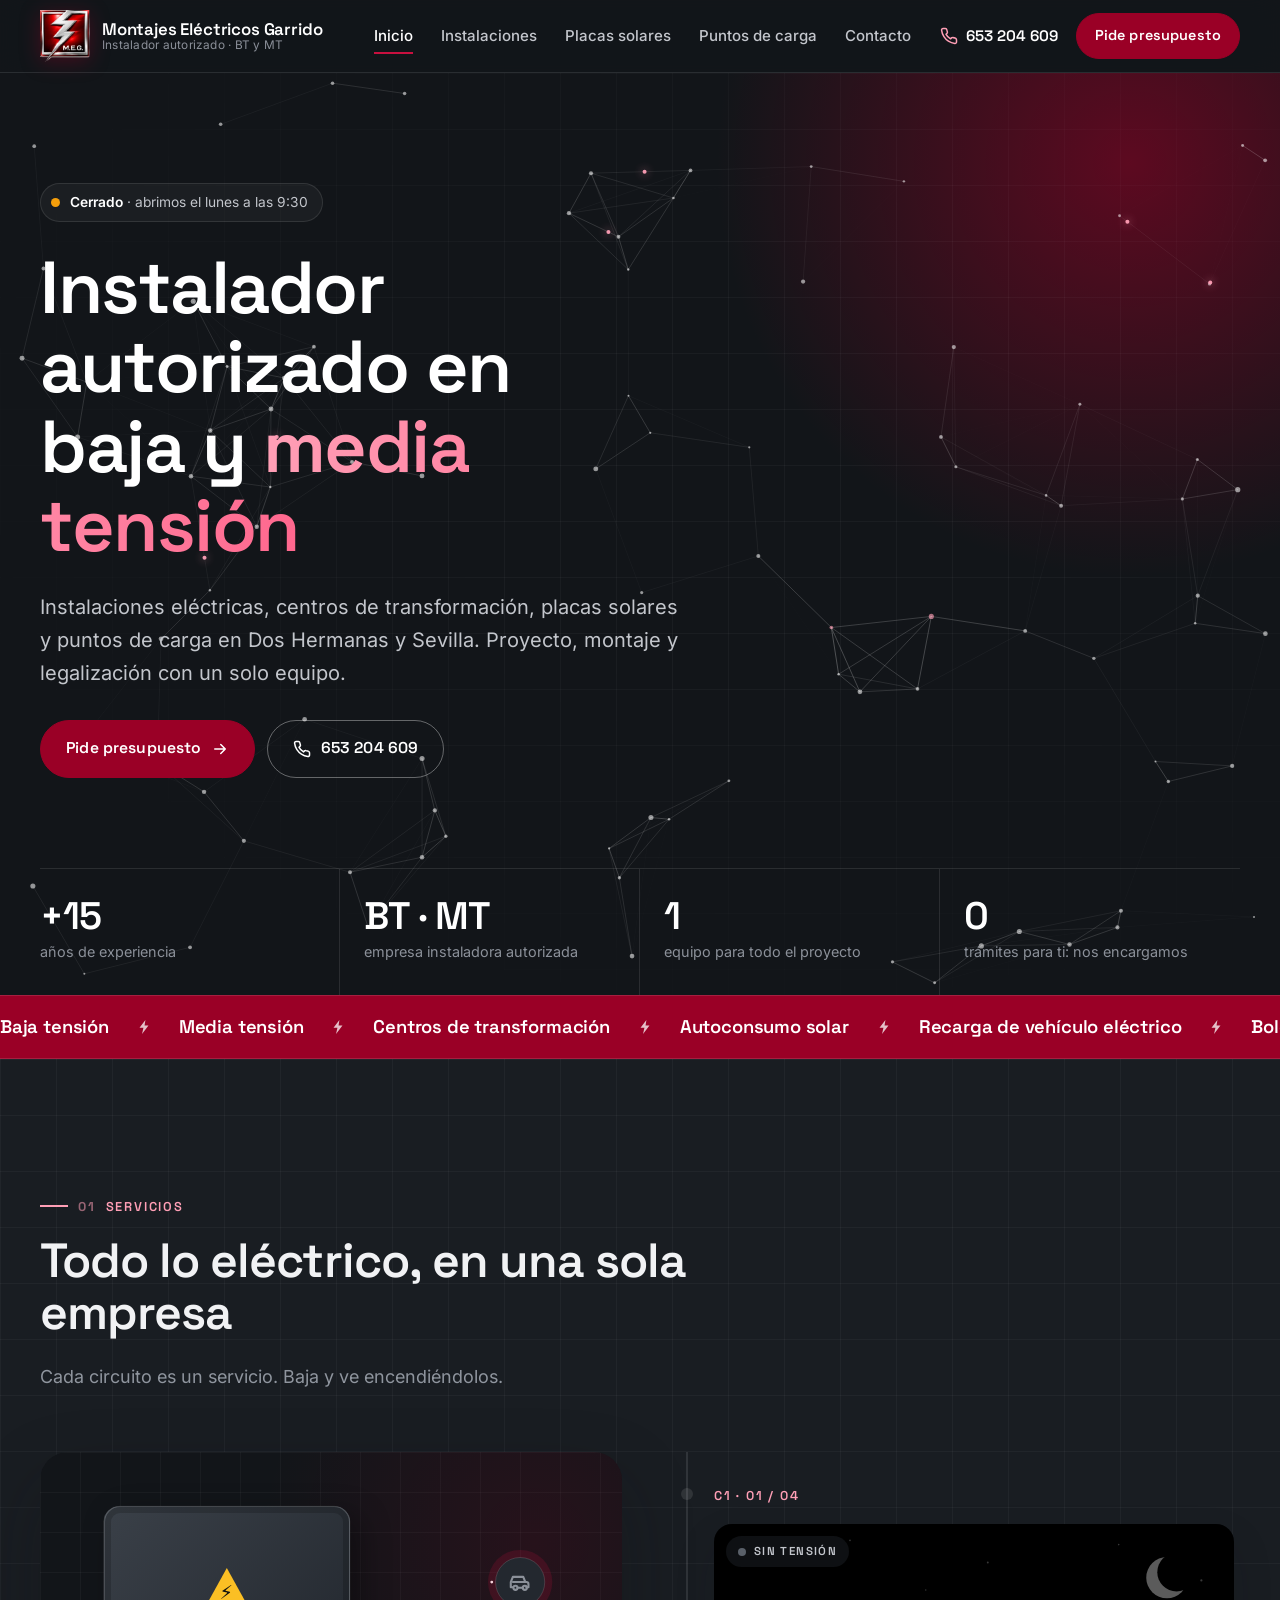
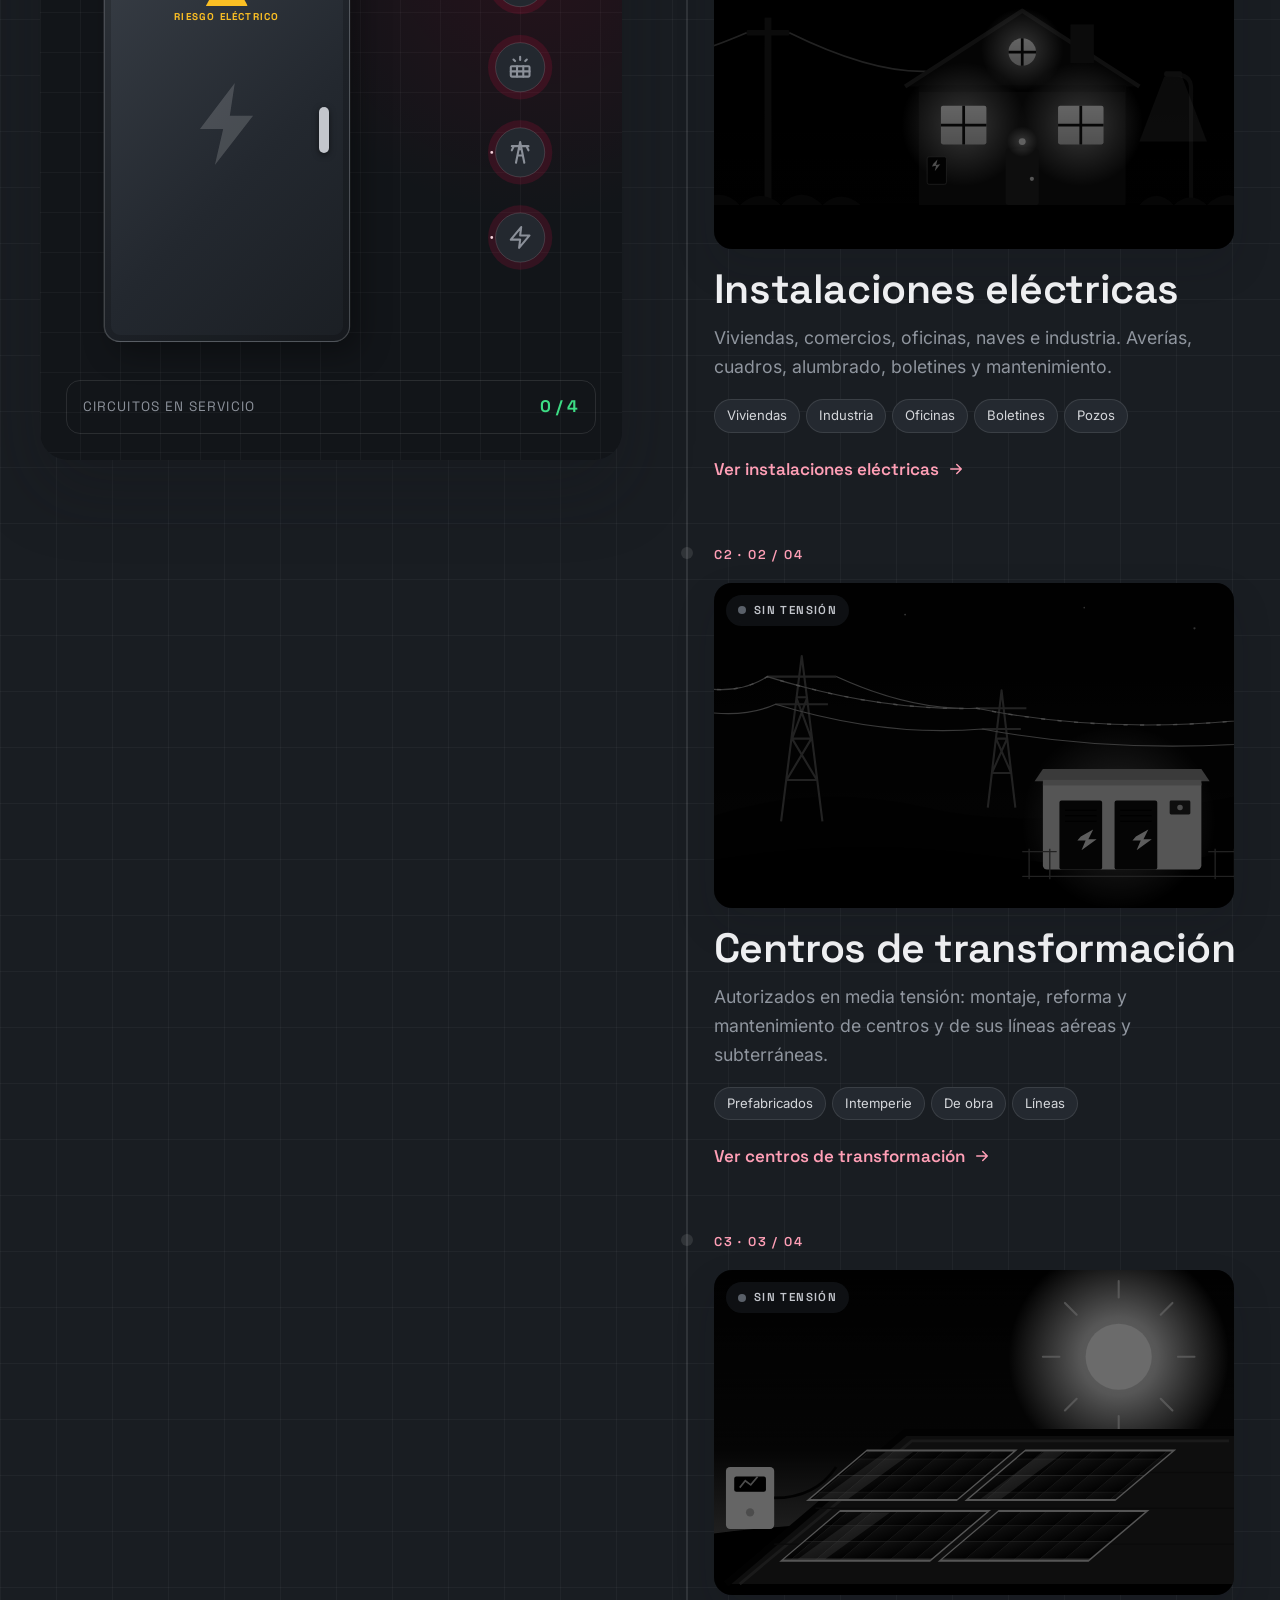
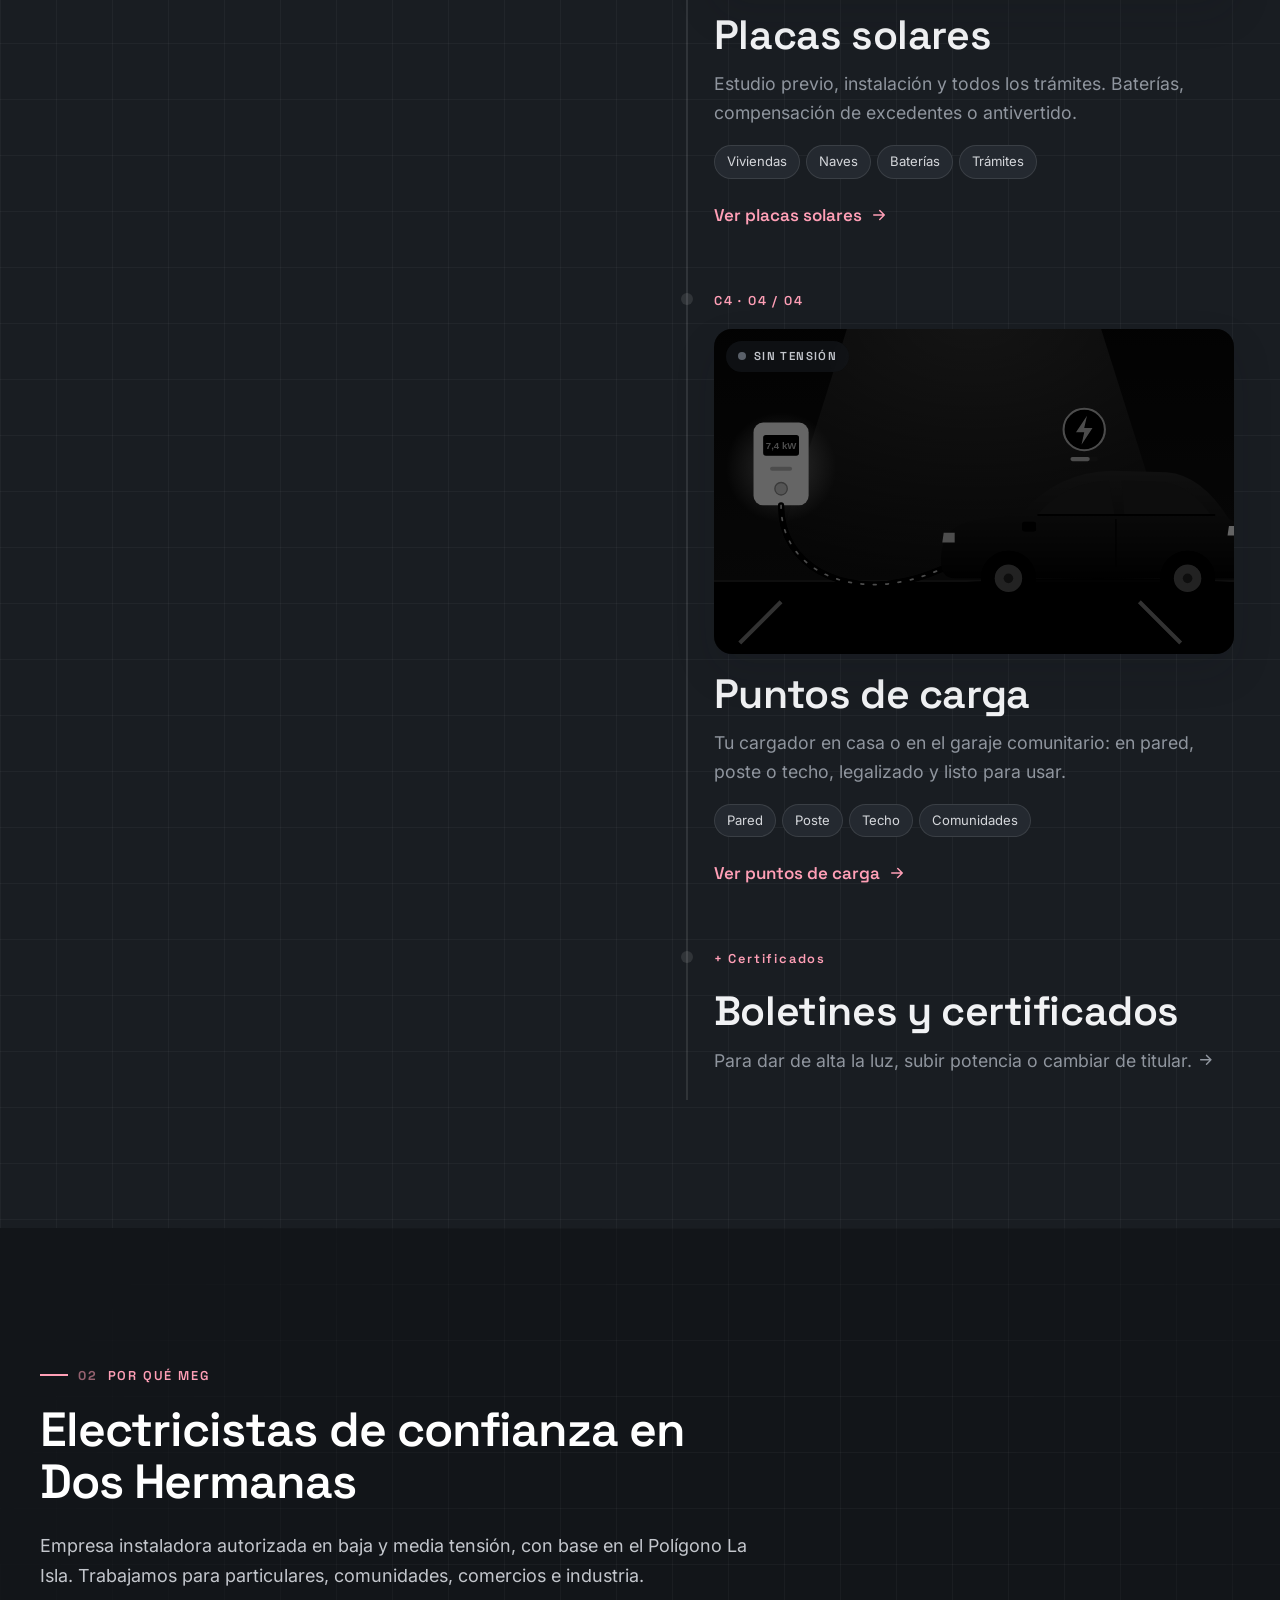
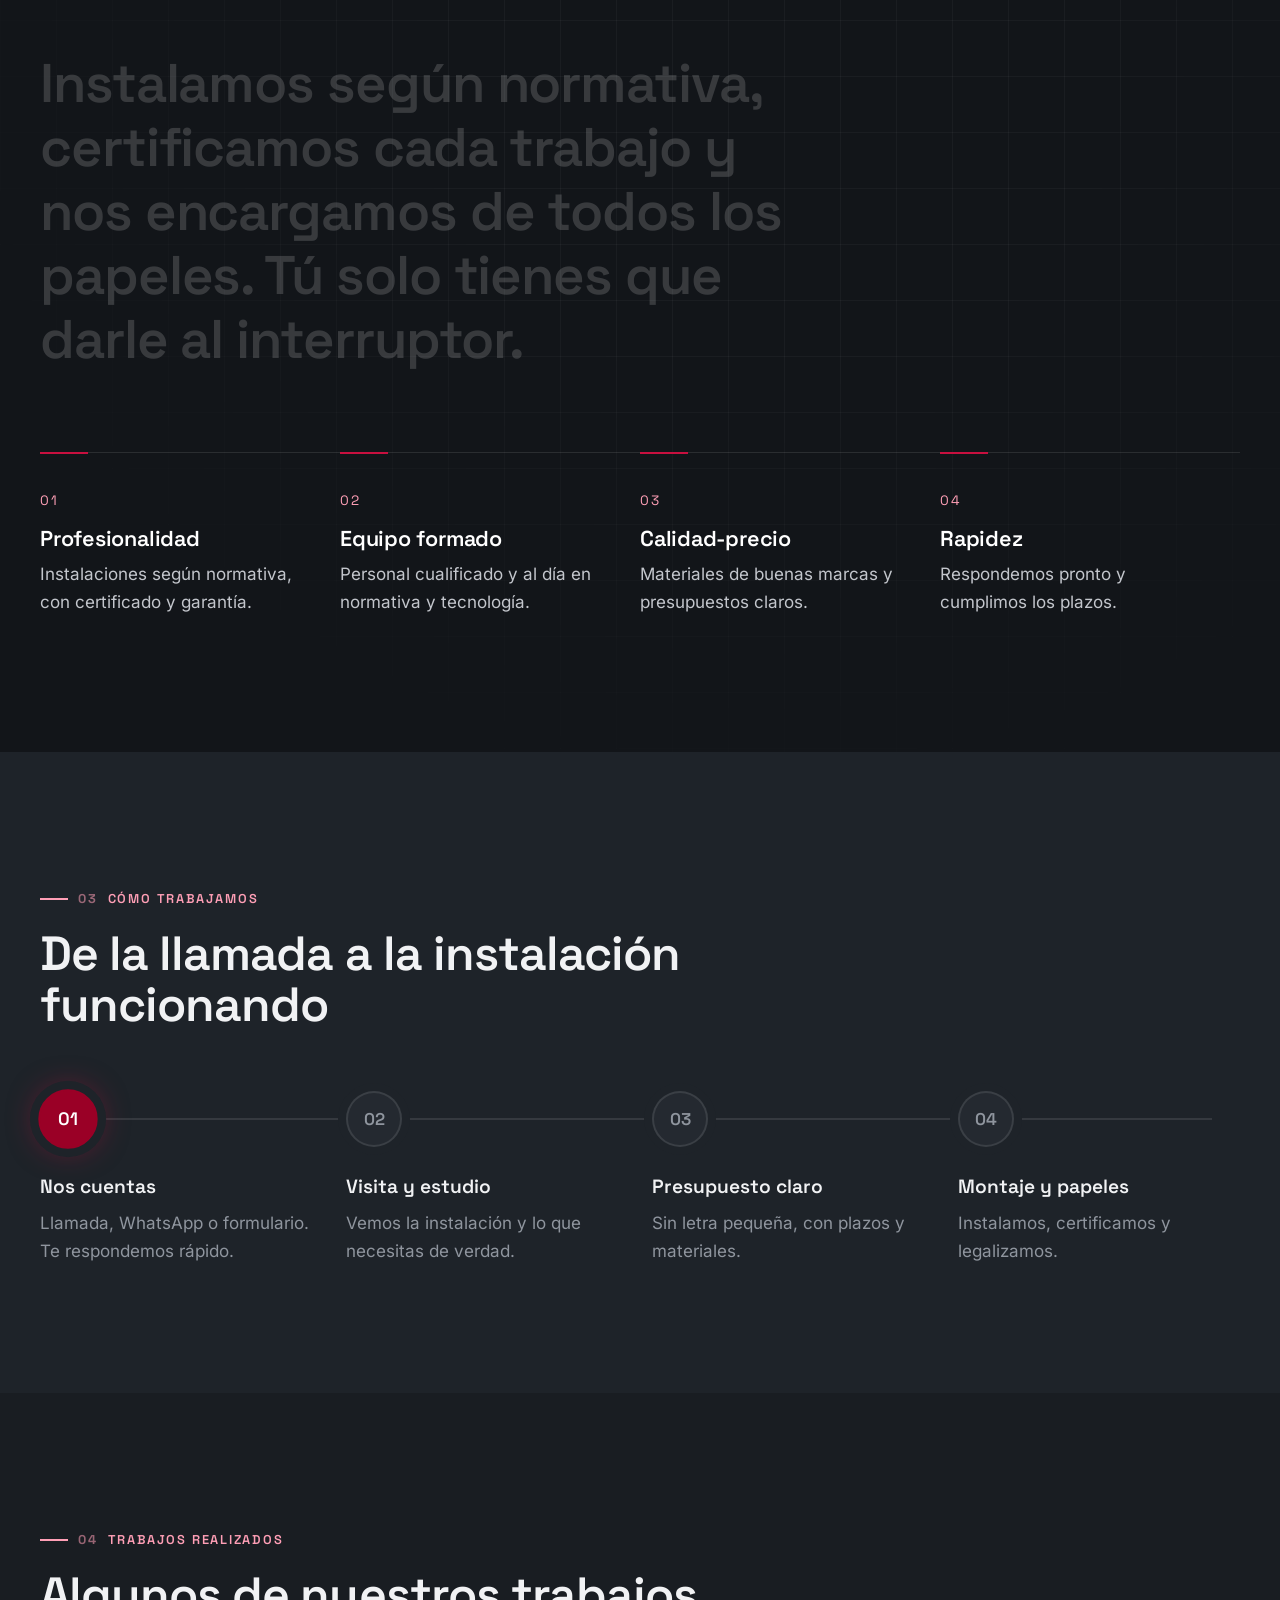
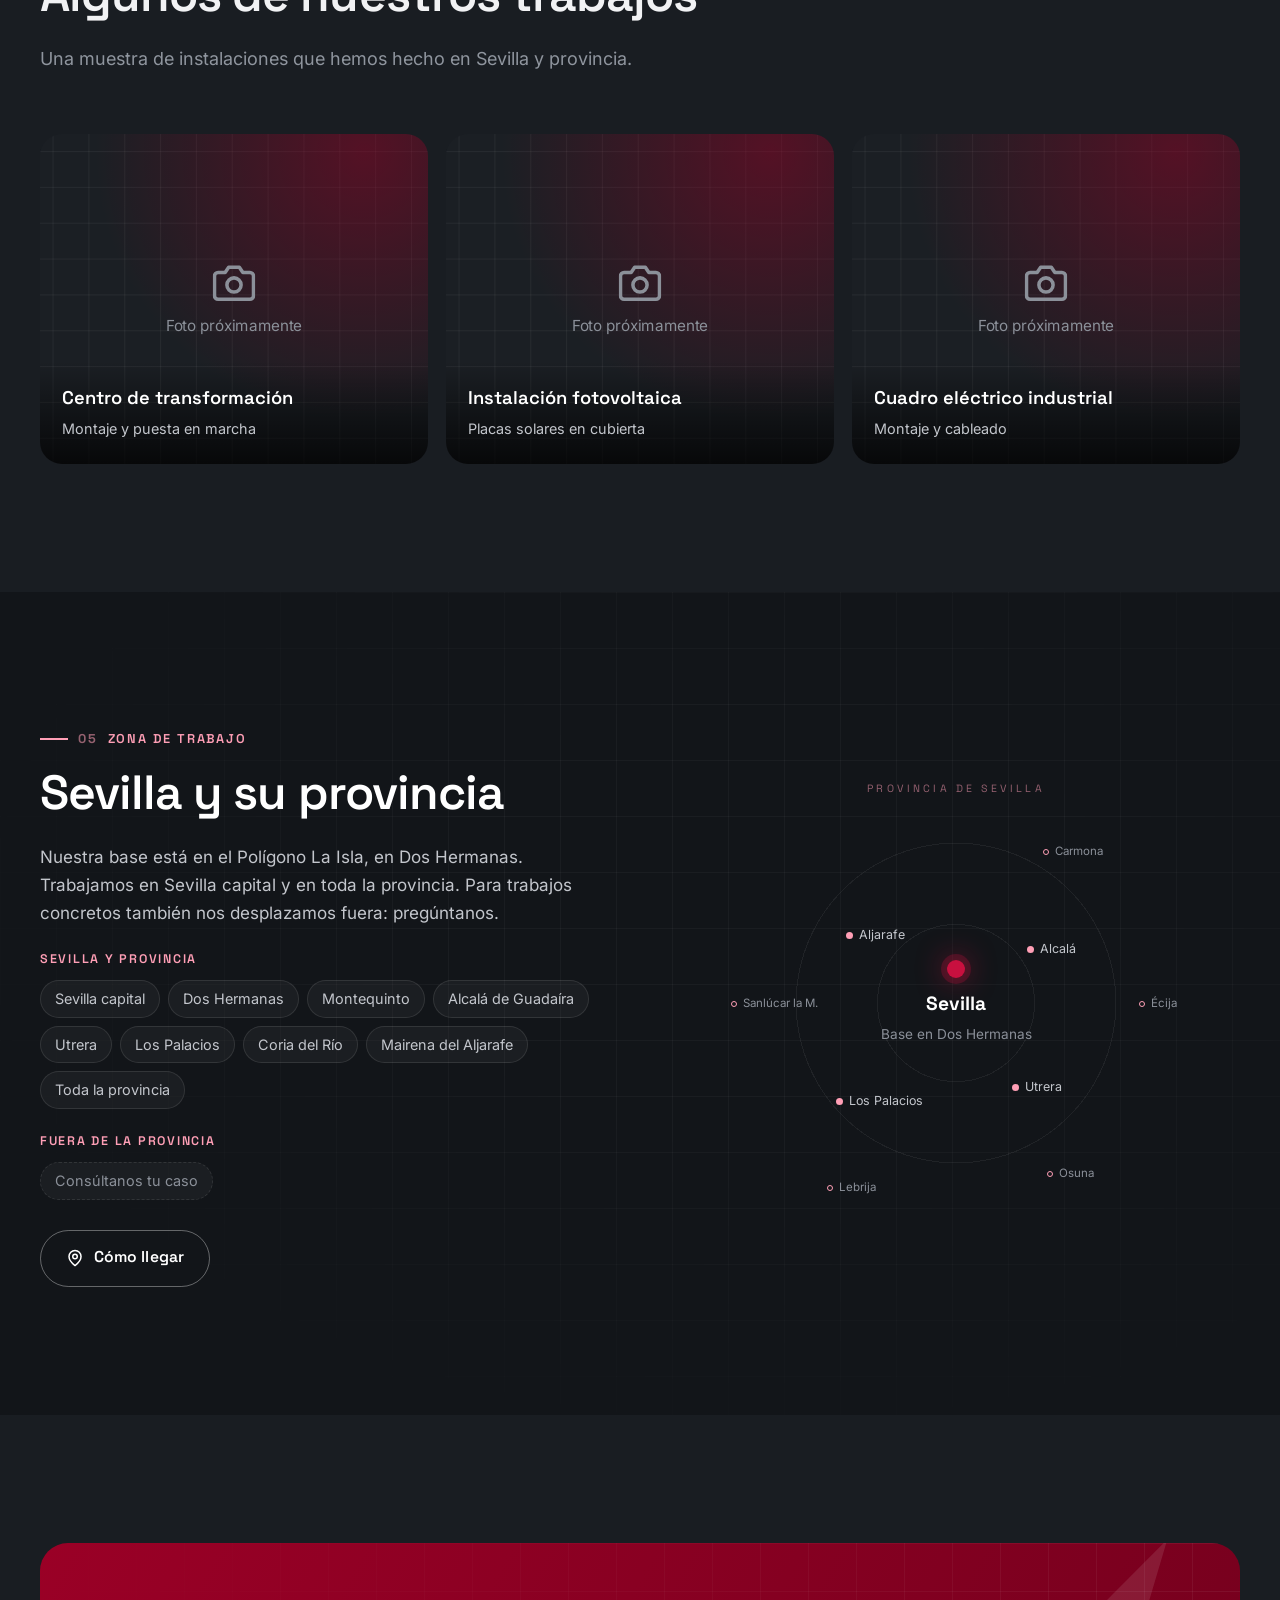
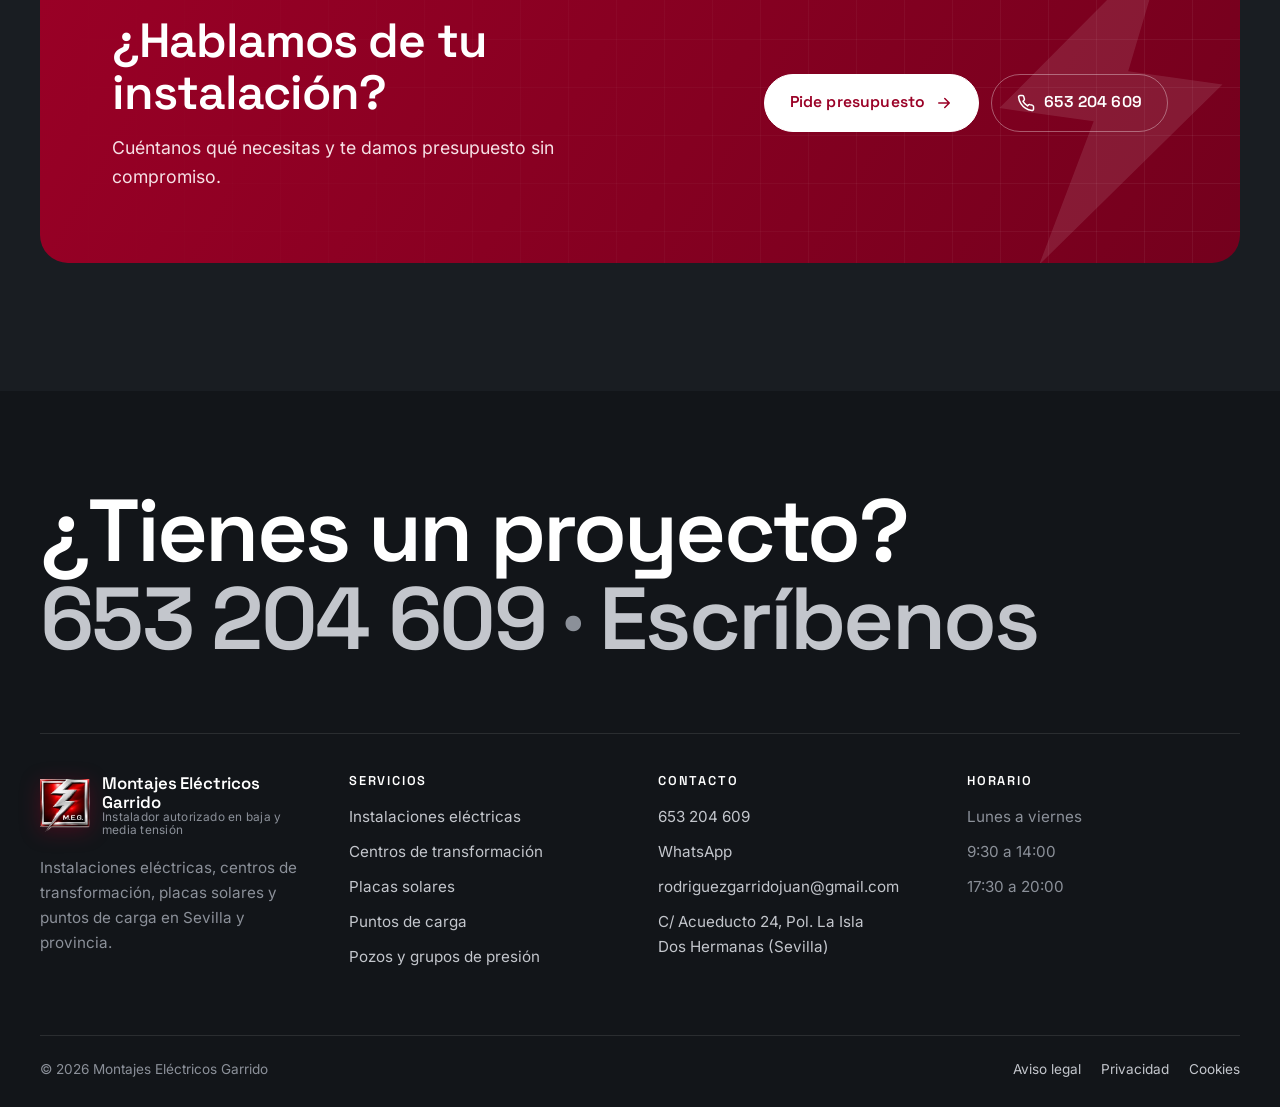
==== commit 36c5ee07: "Quitar el cuadro de servicios de la portada Repetia la seccion Servicios que hay justo debajo.  Co-A" ====
--- a/index.html
+++ b/index.html
@@ -63,16 +63,6 @@
               <a class="boton" href="contacto.html#presupuesto">Pide presupuesto <svg class="flecha" viewBox="0 0 24 24" fill="none" stroke="currentColor" stroke-width="2" stroke-linecap="round" stroke-linejoin="round" aria-hidden="true"><path d="M5 12h14M13 6l6 6-6 6"/></svg></a>
               <a class="boton boton--claro" href="tel:+34653204609"><svg viewBox="0 0 24 24" fill="none" stroke="currentColor" stroke-width="2" stroke-linecap="round" stroke-linejoin="round" aria-hidden="true"><path d="M22 16.9v3a2 2 0 0 1-2.2 2 19.8 19.8 0 0 1-8.6-3.1 19.5 19.5 0 0 1-6-6A19.8 19.8 0 0 1 2.1 4.2 2 2 0 0 1 4.1 2h3a2 2 0 0 1 2 1.7c.1.9.4 1.8.7 2.7a2 2 0 0 1-.5 2.1L8 9.8a16 16 0 0 0 6 6l1.3-1.3a2 2 0 0 1 2.1-.4c.9.3 1.8.6 2.7.7a2 2 0 0 1 1.7 2z"/></svg>653 204 609</a>
             </div>
-          </div>
-          <div class="cuadro" aria-label="Servicios">
-            <div class="cuadro__cabeza"><strong>Cuadro de servicios</strong><span>MEG · 230/400 V</span></div>
-            <ul class="cuadro__lista">
-              <li><a href="instalaciones-electricas.html"><span class="interruptor" style="--i:0" aria-hidden="true"></span><span class="txt">Instalaciones eléctricas<small>Viviendas, comercios e industria</small></span><svg class="flecha" viewBox="0 0 24 24" fill="none" stroke="currentColor" stroke-width="2" stroke-linecap="round" stroke-linejoin="round" aria-hidden="true"><path d="M5 12h14M13 6l6 6-6 6"/></svg></a></li>
-              <li><a href="instalaciones-electricas.html#centros-de-transformacion"><span class="interruptor" style="--i:1" aria-hidden="true"></span><span class="txt">Centros de transformación<small>Montaje, reforma y mantenimiento</small></span><svg class="flecha" viewBox="0 0 24 24" fill="none" stroke="currentColor" stroke-width="2" stroke-linecap="round" stroke-linejoin="round" aria-hidden="true"><path d="M5 12h14M13 6l6 6-6 6"/></svg></a></li>
-              <li><a href="placas-solares.html"><span class="interruptor" style="--i:2" aria-hidden="true"></span><span class="txt">Placas solares<small>Autoconsumo con trámites incluidos</small></span><svg class="flecha" viewBox="0 0 24 24" fill="none" stroke="currentColor" stroke-width="2" stroke-linecap="round" stroke-linejoin="round" aria-hidden="true"><path d="M5 12h14M13 6l6 6-6 6"/></svg></a></li>
-              <li><a href="puntos-de-carga.html"><span class="interruptor" style="--i:3" aria-hidden="true"></span><span class="txt">Puntos de carga<small>Tu coche eléctrico, en casa</small></span><svg class="flecha" viewBox="0 0 24 24" fill="none" stroke="currentColor" stroke-width="2" stroke-linecap="round" stroke-linejoin="round" aria-hidden="true"><path d="M5 12h14M13 6l6 6-6 6"/></svg></a></li>
-            </ul>
-            <div class="cuadro__pie"><span>Dos Hermanas · Sevilla</span><span>Estado: <b>en servicio</b></span></div>
           </div>
         </div>
         <div class="cifras">
--- a/assets/css/styles.css
+++ b/assets/css/styles.css
@@ -22,16 +22,20 @@
   --granate-oscuro: #74001d;
   --granate-vivo: #c8103f;
   --rosa: #ff9fb6;
-  --granate-claro: #f8e8ec;
+  --granate-claro: rgba(200, 16, 63, 0.18);
 
   /* Neutros */
   --noche: #121519;
   --grafito: #1b1f24;
-  --gris-oscuro: #33373d;
-  --texto: #4b4f58;
-  --texto-suave: #6b7078;
-  --borde: #e4e5e8;
-  --fondo-claro: #f4f4f5;
+  --gris-oscuro: #d5d7db;
+  --texto: #b9bdc4;
+  --texto-suave: #8f959e;
+  --borde: rgba(255, 255, 255, 0.1);
+  --fondo-claro: #262b32;
+  --fondo: #191d22;        /* fondo general gris */
+  --fondo-alterno: #1e2329;
+  --superficie: #242930;    /* tarjetas */
+  --tinta: #f1f2f4;         /* titulos */ /* secciones alternas */
   --blanco: #ffffff;
 
   /* Sobre fondo oscuro */
@@ -60,14 +64,14 @@
   font-size: 1.0625rem;
   line-height: 1.65;
   color: var(--texto);
-  background: var(--blanco);
+  background: var(--fondo);
   -webkit-font-smoothing: antialiased;
   text-rendering: optimizeLegibility;
 }
 img, svg { max-width: 100%; display: block; }
 h1, h2, h3, h4 {
   font-family: var(--titulos);
-  color: var(--noche);
+  color: var(--tinta);
   line-height: 1.08;
   letter-spacing: -0.02em;
   margin: 0 0 0.5em;
@@ -77,8 +81,8 @@
 h2 { font-size: clamp(1.9rem, 4vw, 3rem); }
 h3 { font-size: 1.3rem; letter-spacing: -0.01em; }
 p { margin: 0 0 1em; }
-a { color: var(--granate); }
-a:hover { color: var(--granate-oscuro); }
+a { color: var(--rosa); }
+a:hover { color: var(--blanco); }
 ::selection { background: var(--granate); color: var(--blanco); }
 :focus-visible { outline: 3px solid var(--granate-vivo); outline-offset: 3px; border-radius: 6px; }
 
@@ -92,7 +96,7 @@
   display: inline-flex; align-items: center; gap: 10px;
   font-family: var(--titulos); font-weight: 600; font-size: 0.8rem;
   letter-spacing: 0.14em; text-transform: uppercase;
-  color: var(--granate); margin-bottom: 18px;
+  color: var(--rosa); margin-bottom: 18px;
 }
 .antetitulo::before { content: ""; width: 28px; height: 2px; background: currentColor; }
 .antetitulo b { font-weight: 700; opacity: 0.55; }
@@ -113,7 +117,7 @@
 .boton svg { width: 1.15em; height: 1.15em; flex: none; }
 .boton .flecha { transition: transform 0.25s; }
 .boton:hover .flecha { transform: translateX(4px); }
-.boton--borde { background: transparent; color: var(--granate); }
+.boton--borde { background: transparent; color: var(--rosa); }
 .boton--borde:hover { background: var(--granate); color: var(--blanco); }
 .boton--claro { background: transparent; border-color: rgba(255, 255, 255, 0.35); color: var(--blanco); }
 .boton--claro:hover { background: var(--blanco); border-color: var(--blanco); color: var(--noche); box-shadow: none; }
@@ -218,7 +222,6 @@
 /* ---------- Portada ---------- */
 .portada { padding: clamp(56px, 9vw, 110px) 0 0; }
 .portada__rejilla { display: grid; gap: 48px; align-items: center; grid-template-columns: 1fr; }
-@media (min-width: 980px) { .portada__rejilla { grid-template-columns: 1.25fr 0.9fr; } }
 .portada h1 { font-weight: 600; max-width: 13ch; margin-bottom: 0.35em; }
 .portada h1 span {
   background: linear-gradient(90deg, var(--rosa), #ff5c86 60%, var(--rosa));
@@ -241,47 +244,6 @@
 .estado.cerrado .estado__luz { background: #f59e0b; }
 .estado strong { color: var(--blanco); font-weight: 600; }
 @keyframes latido { 70% { box-shadow: 0 0 0 9px rgba(61, 220, 132, 0); } 100% { box-shadow: 0 0 0 0 rgba(61, 220, 132, 0); } }
-
-/* Cuadro eléctrico (panel decorativo de la portada) */
-.cuadro {
-  position: relative;
-  background: linear-gradient(160deg, rgba(255, 255, 255, 0.07), rgba(255, 255, 255, 0.02));
-  border: 1px solid var(--o-borde); border-radius: var(--radio-g);
-  padding: 22px; backdrop-filter: blur(6px); -webkit-backdrop-filter: blur(6px);
-  box-shadow: 0 30px 60px rgba(0, 0, 0, 0.35), inset 0 1px 0 rgba(255, 255, 255, 0.06);
-}
-.cuadro__cabeza { display: flex; justify-content: space-between; align-items: center; margin-bottom: 16px; font-family: var(--titulos); }
-.cuadro__cabeza strong { color: var(--blanco); font-weight: 600; letter-spacing: 0.02em; }
-.cuadro__cabeza span { font-size: 0.75rem; color: var(--o-suave); letter-spacing: 0.12em; text-transform: uppercase; }
-.cuadro__lista { list-style: none; margin: 0; padding: 0; display: grid; gap: 10px; }
-.cuadro__lista a {
-  display: flex; align-items: center; gap: 14px; padding: 12px 14px;
-  background: rgba(0, 0, 0, 0.25); border: 1px solid var(--o-borde); border-radius: 12px;
-  color: var(--blanco); text-decoration: none; transition: border-color 0.25s, background 0.25s;
-}
-.cuadro__lista a:hover { border-color: rgba(255, 159, 182, 0.5); background: rgba(154, 0, 38, 0.18); color: var(--blanco); }
-.cuadro__lista a > svg { width: 18px; height: 18px; flex: none; color: var(--o-suave); transition: transform 0.25s, color 0.25s; }
-.cuadro__lista a:hover > svg { transform: translateX(4px); color: var(--rosa); }
-.cuadro__lista small { display: block; color: var(--o-suave); font-size: 0.78rem; }
-.cuadro__lista .txt { flex: 1; line-height: 1.25; font-weight: 500; }
-.interruptor {
-  position: relative; flex: none; width: 34px; height: 52px; border-radius: 8px;
-  background: #0b0d10; border: 1px solid rgba(255, 255, 255, 0.12);
-}
-.interruptor::before {
-  content: ""; position: absolute; left: 5px; right: 5px; height: 20px; top: 27px; border-radius: 5px;
-  background: linear-gradient(#e9eaec, #b9bcc2);
-  animation: subir 0.5s cubic-bezier(0.3, 1.6, 0.5, 1) forwards;
-  animation-delay: calc(0.5s + var(--i, 0) * 0.18s);
-}
-.interruptor::after {
-  content: ""; position: absolute; left: 50%; bottom: 4px; width: 5px; height: 5px; margin-left: -2.5px; border-radius: 50%;
-  background: #444; animation: encender 0.2s forwards; animation-delay: calc(0.7s + var(--i, 0) * 0.18s);
-}
-@keyframes subir { to { top: 4px; } }
-@keyframes encender { to { background: var(--ok); box-shadow: 0 0 8px var(--ok); } }
-.cuadro__pie { display: flex; justify-content: space-between; margin-top: 16px; font-size: 0.78rem; color: var(--o-suave); font-family: var(--titulos); letter-spacing: 0.06em; text-transform: uppercase; }
-.cuadro__pie b { color: var(--ok); font-weight: 600; }
 
 /* Cifras bajo la portada */
 .cifras {
@@ -322,11 +284,11 @@
 
 /* ---------- Secciones ---------- */
 .seccion { padding: clamp(72px, 10vw, 130px) 0; position: relative; }
-.seccion--gris { background: var(--fondo-claro); }
+.seccion--gris { background: var(--fondo-alterno); }
 .plano {
   background-image:
-    linear-gradient(rgba(18, 21, 25, 0.045) 1px, transparent 1px),
-    linear-gradient(90deg, rgba(18, 21, 25, 0.045) 1px, transparent 1px);
+    linear-gradient(rgba(255, 255, 255, 0.035) 1px, transparent 1px),
+    linear-gradient(90deg, rgba(255, 255, 255, 0.035) 1px, transparent 1px);
   background-size: 56px 56px;
 }
 .oscuro { padding: clamp(72px, 10vw, 130px) 0; }
@@ -350,7 +312,7 @@
 .servicio-tarjeta {
   position: relative; display: flex; flex-direction: column;
   min-height: 260px; padding: 30px; border-radius: var(--radio-g);
-  background: var(--blanco); border: 1px solid var(--borde);
+  background: var(--superficie); border: 1px solid var(--borde);
   color: inherit; text-decoration: none; overflow: hidden;
   transition: transform 0.3s, box-shadow 0.3s, border-color 0.3s;
 }
@@ -360,12 +322,12 @@
 .servicio-tarjeta p { margin: 0; color: var(--texto-suave); }
 .servicio-tarjeta__ir {
   position: absolute; top: 24px; right: 24px; width: 44px; height: 44px; border-radius: 50%;
-  display: grid; place-items: center; border: 1px solid var(--borde); color: var(--noche);
+  display: grid; place-items: center; border: 1px solid var(--borde); color: var(--tinta);
   transition: background 0.3s, color 0.3s, transform 0.3s, border-color 0.3s;
 }
 .servicio-tarjeta__ir svg { width: 18px; height: 18px; }
 .servicio-tarjeta:hover .servicio-tarjeta__ir { background: var(--granate); border-color: var(--granate); color: var(--blanco); transform: rotate(-45deg); }
-.servicio-tarjeta .icono-g { width: 54px; height: 54px; margin-top: 22px; color: var(--granate); }
+.servicio-tarjeta .icono-g { width: 54px; height: 54px; margin-top: 22px; color: var(--rosa); }
 .servicio-tarjeta .icono-g svg { width: 100%; height: 100%; stroke-width: 1.5; }
 .servicio-tarjeta--destacada { background: var(--noche); border-color: var(--noche); color: var(--o-texto); min-height: 420px; }
 .servicio-tarjeta--destacada::after {
@@ -402,19 +364,19 @@
   content: counter(paso, decimal-leading-zero);
   position: absolute; left: 0; top: 0; z-index: 1;
   display: grid; place-items: center; width: 56px; height: 56px; border-radius: 50%;
-  background: var(--blanco); border: 2px solid var(--borde); color: var(--texto-suave);
+  background: var(--superficie); border: 2px solid var(--borde); color: var(--texto-suave);
   font-family: var(--titulos); font-weight: 600;
-  box-shadow: 0 0 0 8px var(--fondo-claro);
+  box-shadow: 0 0 0 8px var(--fondo-alterno);
   transition: background 0.4s, border-color 0.4s, color 0.4s, box-shadow 0.4s, transform 0.4s;
 }
-.proceso li.encendido::before { background: var(--granate); border-color: var(--granate); color: var(--blanco); box-shadow: 0 0 0 8px var(--fondo-claro), 0 0 28px rgba(200, 16, 63, 0.55); transform: scale(1.06); }
+.proceso li.encendido::before { background: var(--granate); border-color: var(--granate); color: var(--blanco); box-shadow: 0 0 0 8px var(--fondo-alterno), 0 0 28px rgba(200, 16, 63, 0.55); transform: scale(1.06); }
 @media (min-width: 900px) {
   .proceso { grid-template-columns: repeat(4, 1fr); gap: 24px; }
   .proceso::before, .proceso::after { left: 28px; right: 28px; top: 27px; bottom: auto; width: auto; height: 2px; }
   .proceso::after { transform-origin: left; transform: scaleX(var(--avance)); background: linear-gradient(90deg, var(--granate), var(--granate-vivo)); }
   .proceso li { padding-left: 0; padding-top: 80px; }
 }
-.proceso strong { display: block; font-family: var(--titulos); color: var(--noche); font-size: 1.2rem; margin-bottom: 6px; font-weight: 600; }
+.proceso strong { display: block; font-family: var(--titulos); color: var(--tinta); font-size: 1.2rem; margin-bottom: 6px; font-weight: 600; }
 .proceso p { margin: 0; color: var(--texto-suave); }
 
 /* ---------- Servicios: el cuadro que se abre al bajar ---------- */
@@ -495,7 +457,7 @@
 .paso::before { content: ""; position: absolute; left: -7px; top: 36px; width: 12px; height: 12px; border-radius: 50%; background: var(--borde); transition: background 0.4s, box-shadow 0.4s; }
 .paso.activo { opacity: 1; border-color: var(--granate); }
 .paso.activo::before { background: var(--granate-vivo); box-shadow: 0 0 0 5px rgba(200, 16, 63, 0.18), 0 0 16px var(--granate-vivo); }
-.paso__num { font-family: var(--titulos); font-weight: 600; font-size: 0.8rem; letter-spacing: 0.14em; color: var(--granate); }
+.paso__num { font-family: var(--titulos); font-weight: 600; font-size: 0.8rem; letter-spacing: 0.14em; color: var(--rosa); }
 .paso h3 { font-size: clamp(1.7rem, 3.2vw, 2.6rem); margin: 14px 0 12px; }
 .paso p { font-size: 1.1rem; color: var(--texto-suave); max-width: 46ch; }
 .paso p svg { display: inline; width: 1em; height: 1em; vertical-align: -0.12em; }
@@ -531,12 +493,12 @@
 .paso h3 { margin-top: 18px; }
 @media (max-width: 899px) { .paso__foto { border-radius: 14px; margin-top: 12px; } }
 .paso__etiquetas { display: flex; flex-wrap: wrap; gap: 6px; margin: 0 0 22px; padding: 0; list-style: none; }
-.paso__etiquetas li { font-size: 0.82rem; padding: 5px 12px; border-radius: 999px; background: var(--blanco); border: 1px solid var(--borde); color: var(--gris-oscuro); }
+.paso__etiquetas li { font-size: 0.82rem; padding: 5px 12px; border-radius: 999px; background: var(--superficie); border: 1px solid var(--borde); color: var(--gris-oscuro); }
 .paso__enlace { display: inline-flex; align-items: center; gap: 8px; font-family: var(--titulos); font-weight: 600; text-decoration: none; }
 .paso__enlace svg { width: 18px; height: 18px; transition: transform 0.25s; }
 .paso__enlace:hover svg { transform: translateX(4px); }
 .paso--extra { min-height: 0; padding-bottom: 8px; }
-.paso--extra:hover h3 { color: var(--granate); }
+.paso--extra:hover h3 { color: var(--rosa); }
 /* Móvil: en lugar del cuadro grande, una regleta fija con los 4 circuitos */
 .historia__barra { display: none; }
 @media (max-width: 899px) {
@@ -667,16 +629,16 @@
 .bloque { display: grid; gap: 28px; padding: clamp(40px, 6vw, 72px) 0; border-top: 1px solid var(--borde); }
 .bloque:first-child { border-top: 0; padding-top: 0; }
 @media (min-width: 900px) { .bloque { grid-template-columns: 0.9fr 1.1fr; gap: 64px; } .bloque__titulo { position: sticky; top: calc(var(--cabecera) + 28px); align-self: start; } }
-.bloque__num { font-family: var(--titulos); font-size: 0.85rem; color: var(--granate); letter-spacing: 0.12em; font-weight: 600; }
+.bloque__num { font-family: var(--titulos); font-size: 0.85rem; color: var(--rosa); letter-spacing: 0.12em; font-weight: 600; }
 .bloque__titulo h2 { font-size: clamp(1.8rem, 3.2vw, 2.6rem); margin-top: 14px; }
 .bloque__titulo p { color: var(--texto-suave); font-size: 1.08rem; }
-.bloque__icono { width: 60px; height: 60px; border-radius: 16px; display: grid; place-items: center; background: var(--granate-claro); color: var(--granate); margin-bottom: 18px; }
+.bloque__icono { width: 60px; height: 60px; border-radius: 16px; display: grid; place-items: center; background: var(--granate-claro); color: var(--rosa); margin-bottom: 18px; }
 .bloque__icono svg { width: 30px; height: 30px; }
 .items { display: grid; gap: 12px; grid-template-columns: repeat(auto-fit, minmax(min(100%, 230px), 1fr)); list-style: none; margin: 0; padding: 0; }
 .items li {
   position: relative; padding: 20px 20px 20px 54px;
-  border: 1px solid var(--borde); border-radius: var(--radio); background: var(--blanco);
-  color: var(--noche); font-weight: 500; line-height: 1.35;
+  border: 1px solid var(--borde); border-radius: var(--radio); background: var(--superficie);
+  color: var(--tinta); font-weight: 500; line-height: 1.35;
   transition: border-color 0.25s, transform 0.25s;
 }
 .items li:hover { border-color: rgba(154, 0, 38, 0.4); transform: translateY(-2px); }
@@ -686,14 +648,14 @@
 }
 
 .tarjeta {
-  position: relative; background: var(--blanco); border: 1px solid var(--borde);
+  position: relative; background: var(--superficie); border: 1px solid var(--borde);
   border-radius: var(--radio-g); padding: 30px; display: flex; flex-direction: column;
 }
 .tarjeta h3 { margin-bottom: 0.45em; }
 .tarjeta p:last-child { margin-bottom: 0; }
 .tarjeta--oscura { background: var(--noche); border-color: var(--noche); color: var(--o-texto); }
 .tarjeta--oscura h3 { color: var(--blanco); }
-.tarjeta__num { font-family: var(--titulos); color: var(--granate); font-size: 0.85rem; letter-spacing: 0.12em; font-weight: 600; margin-bottom: 30px; }
+.tarjeta__num { font-family: var(--titulos); color: var(--rosa); font-size: 0.85rem; letter-spacing: 0.12em; font-weight: 600; margin-bottom: 30px; }
 .tarjeta--oscura .tarjeta__num { color: var(--rosa); }
 
 .lista-check { list-style: none; padding: 0; margin: 0 0 1em; }
@@ -711,10 +673,10 @@
 .faq details:first-of-type { border-top: 1px solid var(--borde); }
 .faq summary {
   cursor: pointer; list-style: none; padding: 24px 56px 24px 0; position: relative;
-  font-family: var(--titulos); font-weight: 600; font-size: 1.15rem; color: var(--noche);
+  font-family: var(--titulos); font-weight: 600; font-size: 1.15rem; color: var(--tinta);
   transition: color 0.2s;
 }
-.faq summary:hover { color: var(--granate); }
+.faq summary:hover { color: var(--rosa); }
 .faq summary::-webkit-details-marker { display: none; }
 .faq summary::after {
   content: ""; position: absolute; right: 0; top: 50%; width: 38px; height: 38px; margin-top: -19px; border-radius: 50%;
@@ -729,16 +691,16 @@
 .canales { display: grid; gap: 16px; grid-template-columns: repeat(auto-fit, minmax(min(100%, 250px), 1fr)); margin-top: -60px; position: relative; z-index: 2; }
 .canal {
   position: relative; display: flex; flex-direction: column; gap: 6px; padding: 26px;
-  background: var(--blanco); border: 1px solid var(--borde); border-radius: var(--radio-g);
+  background: var(--superficie); border: 1px solid var(--borde); border-radius: var(--radio-g);
   box-shadow: var(--sombra); text-decoration: none; color: var(--texto);
   transition: transform 0.25s, border-color 0.25s, box-shadow 0.25s;
 }
 a.canal:hover { transform: translateY(-4px); border-color: rgba(154, 0, 38, 0.35); color: var(--texto); box-shadow: 0 20px 40px rgba(18, 21, 25, 0.12); }
-.canal__icono { width: 48px; height: 48px; border-radius: 14px; display: grid; place-items: center; background: var(--granate-claro); color: var(--granate); margin-bottom: 12px; }
+.canal__icono { width: 48px; height: 48px; border-radius: 14px; display: grid; place-items: center; background: var(--granate-claro); color: var(--rosa); margin-bottom: 12px; }
 .canal__icono svg { width: 24px; height: 24px; }
-.canal--wa .canal__icono { background: #e3f6eb; color: var(--whatsapp); }
+.canal--wa .canal__icono { background: rgba(31, 157, 85, 0.2); color: #4ade80; }
 .canal small { font-family: var(--titulos); font-size: 0.76rem; letter-spacing: 0.12em; text-transform: uppercase; color: var(--texto-suave); }
-.canal strong { color: var(--noche); font-family: var(--titulos); font-weight: 600; font-size: 1.08rem; word-break: break-word; line-height: 1.3; }
+.canal strong { color: var(--tinta); font-family: var(--titulos); font-weight: 600; font-size: 1.08rem; word-break: break-word; line-height: 1.3; }
 .canal span { font-size: 0.9rem; color: var(--texto-suave); }
 
 .horario { width: 100%; border-collapse: collapse; font-size: 0.98rem; }
@@ -749,20 +711,20 @@
 
 .formulario { display: grid; gap: 16px; }
 .formulario .fila { display: grid; gap: 16px; grid-template-columns: repeat(auto-fit, minmax(min(100%, 200px), 1fr)); }
-.campo label { display: block; font-weight: 500; color: var(--noche); margin-bottom: 7px; font-size: 0.92rem; }
+.campo label { display: block; font-weight: 500; color: var(--tinta); margin-bottom: 7px; font-size: 0.92rem; }
 .campo input, .campo textarea, .campo select {
-  width: 100%; font: inherit; font-size: 1rem; color: var(--noche);
+  width: 100%; font: inherit; font-size: 1rem; color: var(--tinta);
   padding: 14px 16px; border: 1px solid #d3d5da; border-radius: 12px; background: var(--fondo-claro);
   transition: border-color 0.2s, box-shadow 0.2s, background 0.2s;
 }
 .campo textarea { min-height: 140px; resize: vertical; }
-.campo input:focus, .campo textarea:focus, .campo select:focus { outline: none; border-color: var(--granate); background: var(--blanco); box-shadow: 0 0 0 4px rgba(154, 0, 38, 0.12); }
+.campo input:focus, .campo textarea:focus, .campo select:focus { outline: none; border-color: var(--granate); background: var(--superficie); box-shadow: 0 0 0 4px rgba(200, 16, 63, 0.25); }
 .campo--check { display: flex; gap: 10px; align-items: flex-start; font-size: 0.9rem; }
 .campo--check input { width: 20px; height: 20px; margin-top: 2px; accent-color: var(--granate); flex: none; }
 .campo--check label { font-weight: 400; margin: 0; color: var(--texto); }
 .aviso-form { padding: 14px 16px; border-radius: 12px; font-size: 0.95rem; display: none; margin: 0; }
-.aviso-form.ok { display: block; background: #e7f6ee; color: #14532d; }
-.aviso-form.error { display: block; background: var(--granate-claro); color: var(--granate-oscuro); }
+.aviso-form.ok { display: block; background: rgba(61, 220, 132, 0.14); color: #8ff0b8; }
+.aviso-form.error { display: block; background: var(--granate-claro); color: var(--rosa); }
 .nota { font-size: 0.85rem; color: var(--texto-suave); }
 
 /* ---------- Pie ---------- */
@@ -811,7 +773,7 @@
 /* ---------- Textos legales ---------- */
 .legal { max-width: 780px; }
 .legal h2 { font-size: 1.5rem; margin-top: 1.8em; }
-.legal .pendiente { background: #fff6d6; padding: 0 4px; border-radius: 3px; }
+.legal .pendiente { background: rgba(255, 214, 0, 0.18); color: #ffe08a; padding: 0 4px; border-radius: 3px; }
 
 /* ---------- Efectos (assets/js/efectos.js) ---------- */
 .con-brillo { isolation: isolate; }
@@ -836,8 +798,8 @@
 @media (prefers-reduced-motion: reduce) {
   html { scroll-behavior: auto; }
   *, *::before, *::after { animation: none !important; transition: none !important; }
-  .interruptor::before { top: 4px; }
-  .interruptor::after { background: var(--ok); }
   .revelar { opacity: 1; transform: none; }
   .cinta__pista { flex-wrap: wrap; }
 }
+
+.campo select option { background: var(--superficie); color: var(--tinta); }
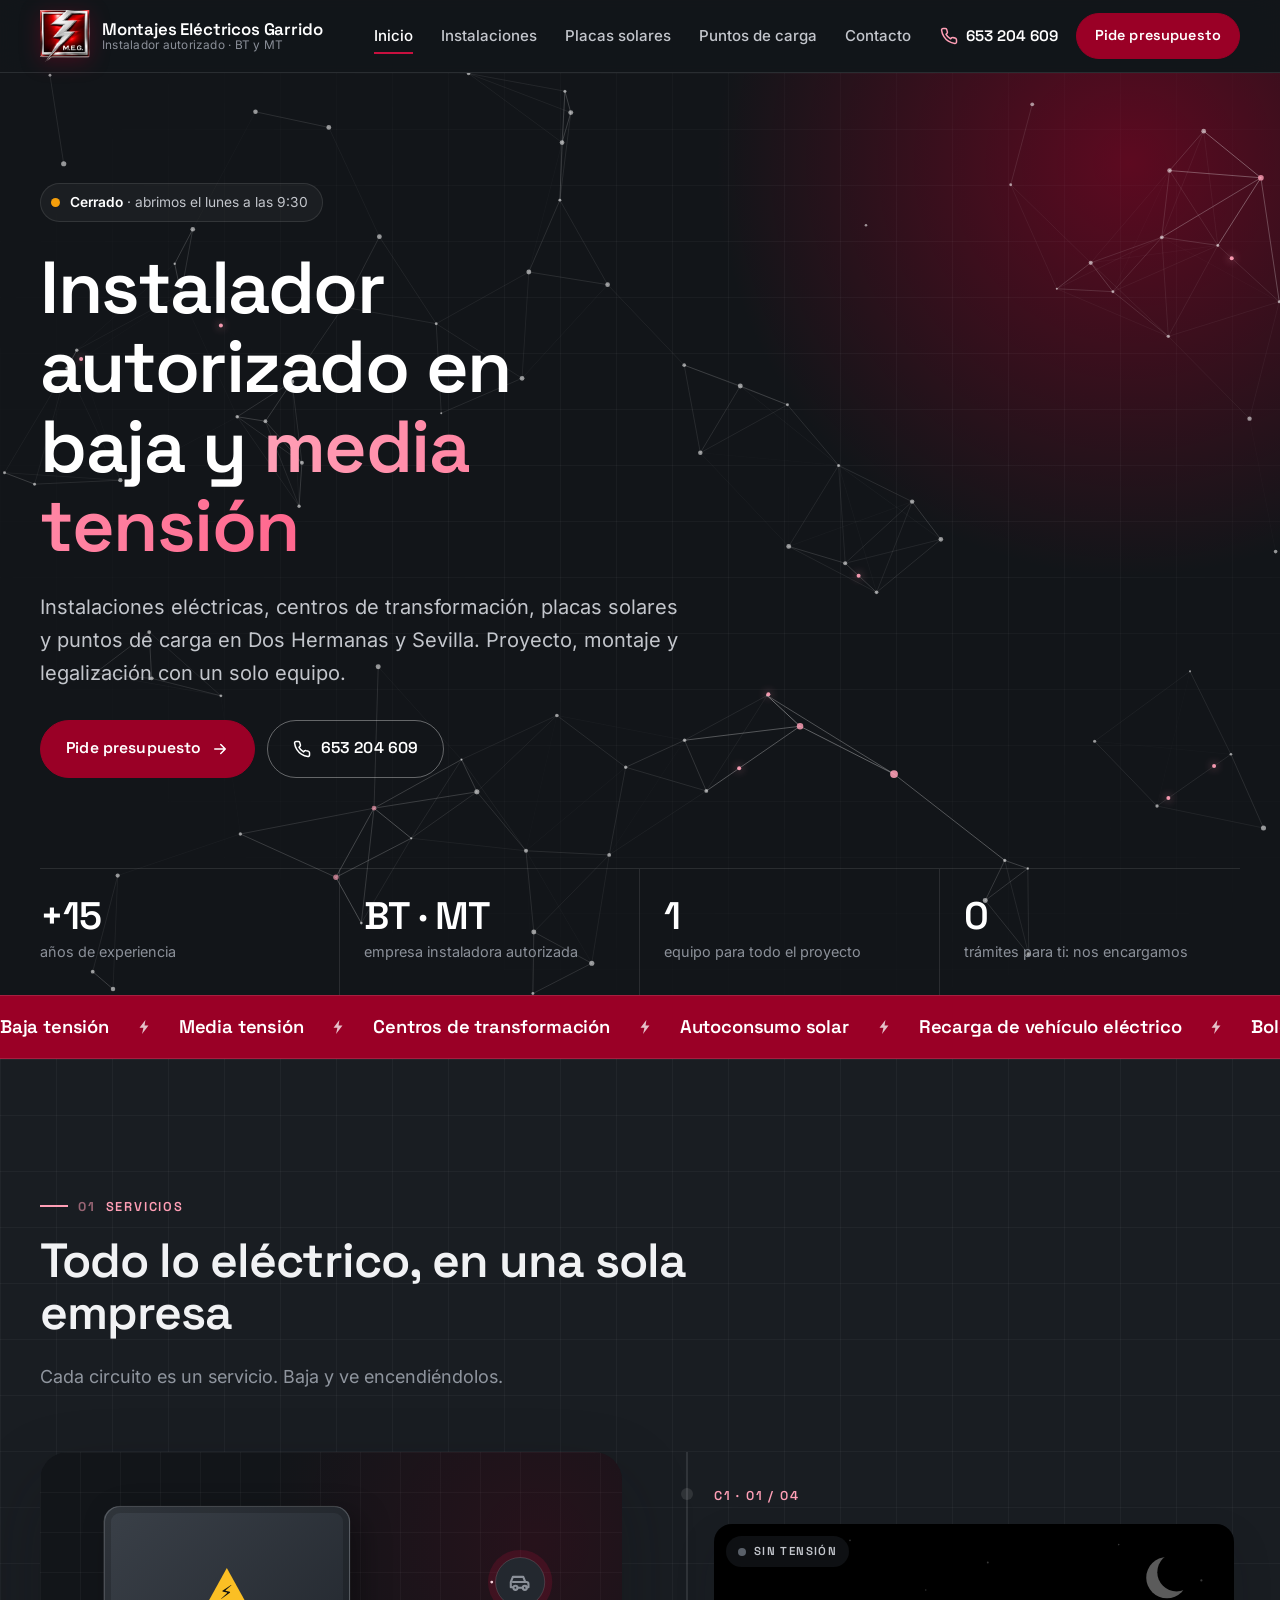
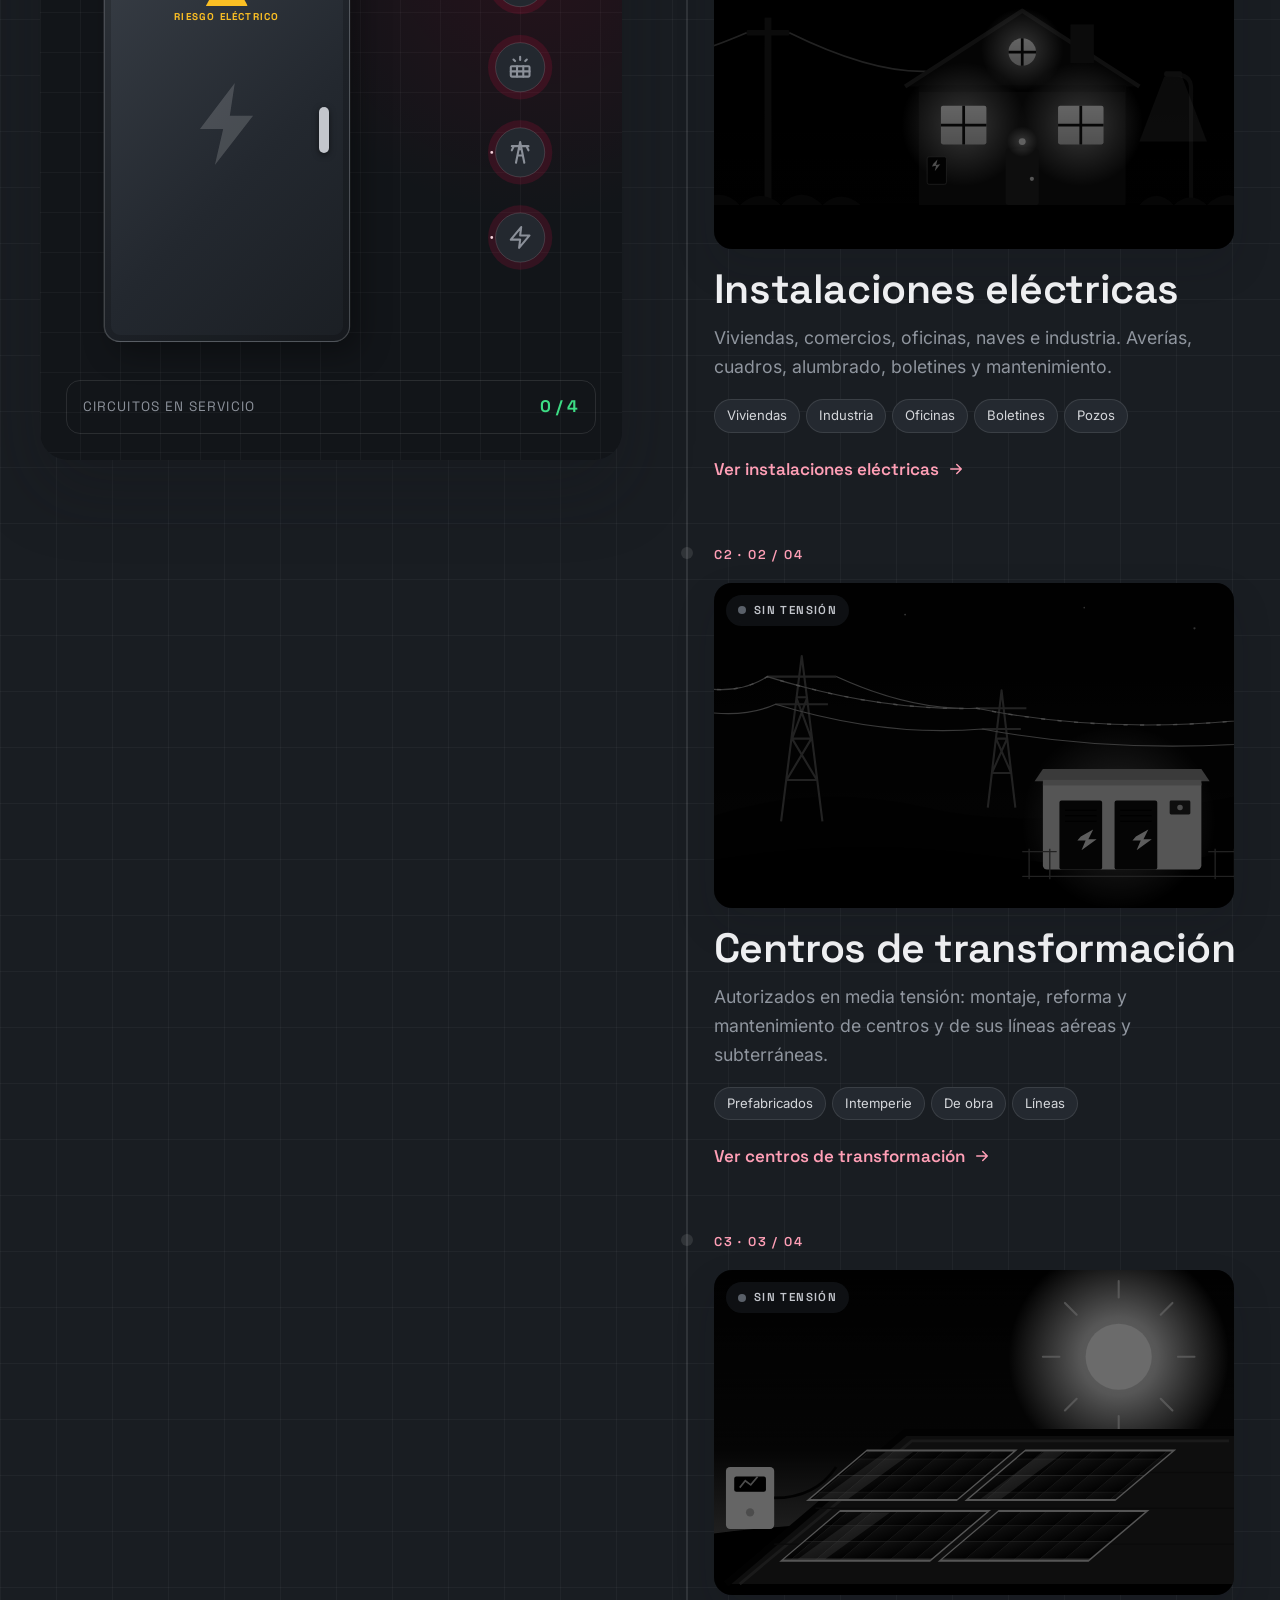
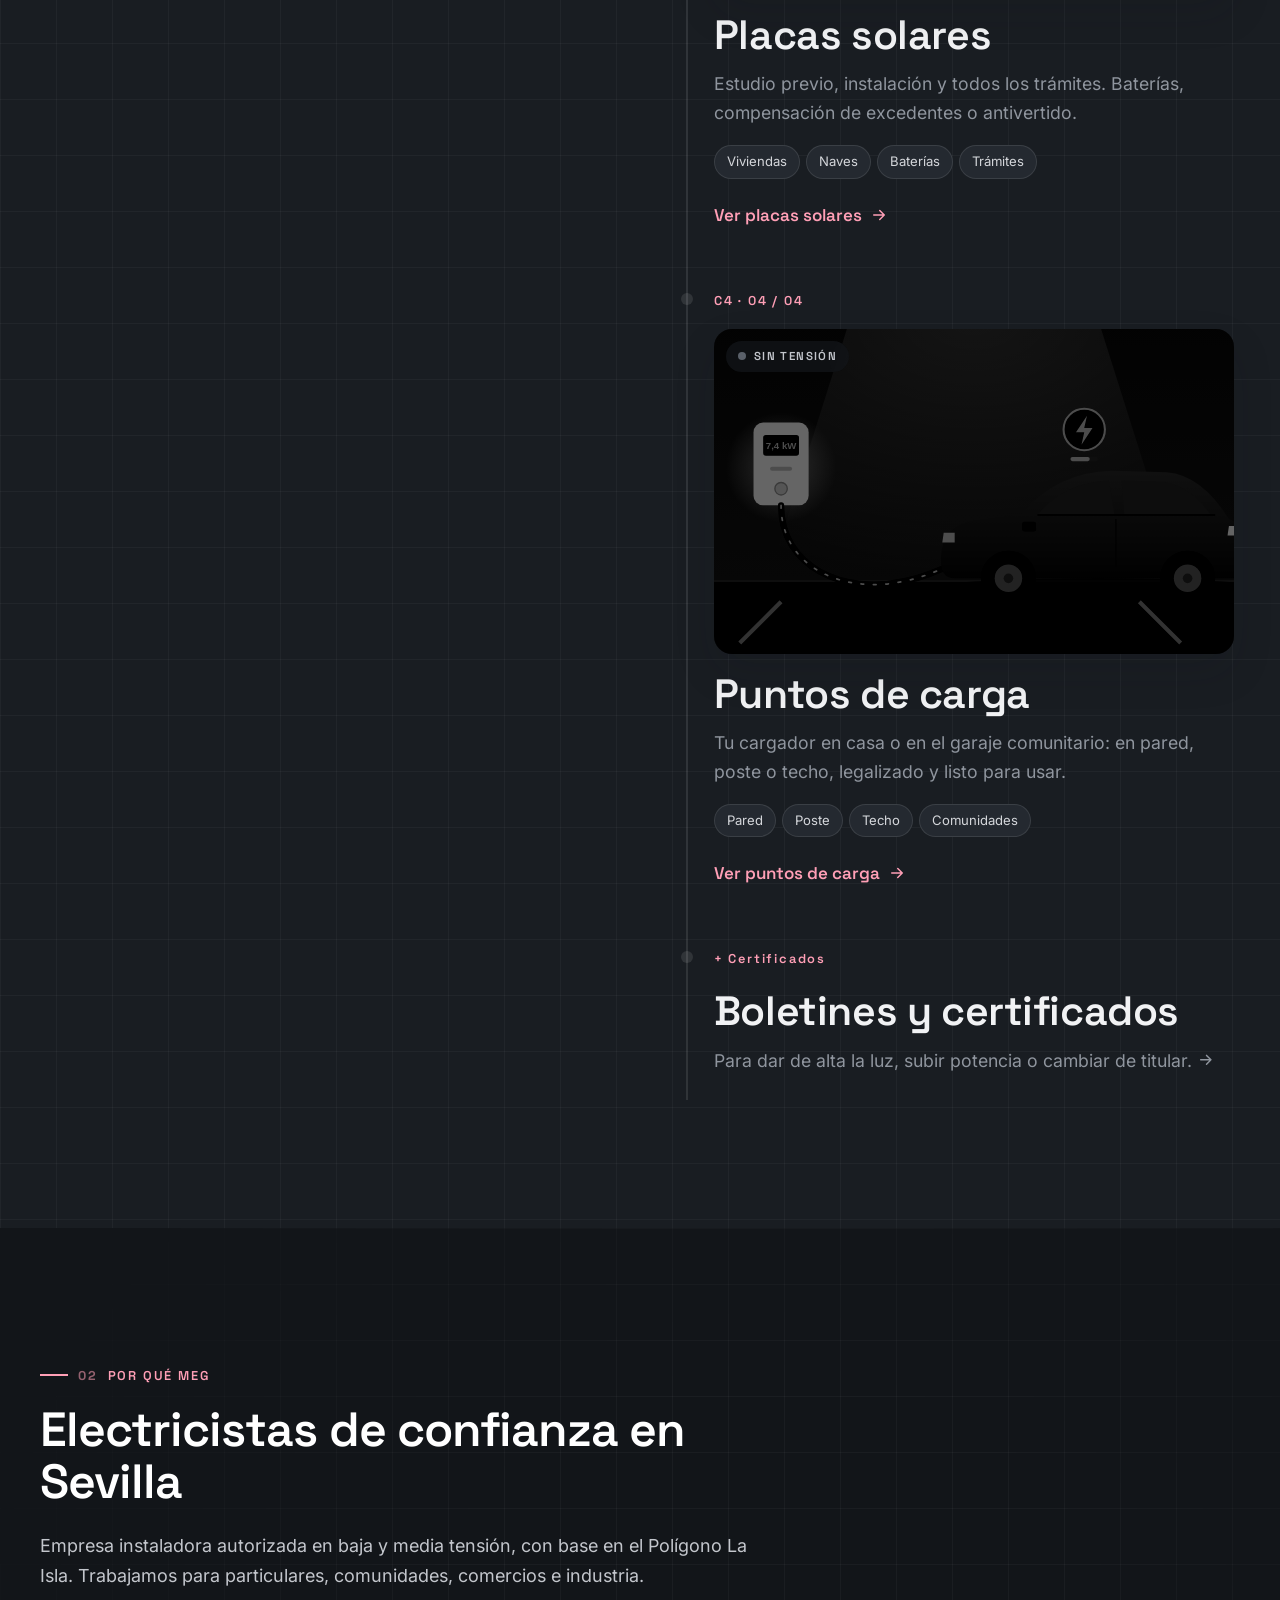
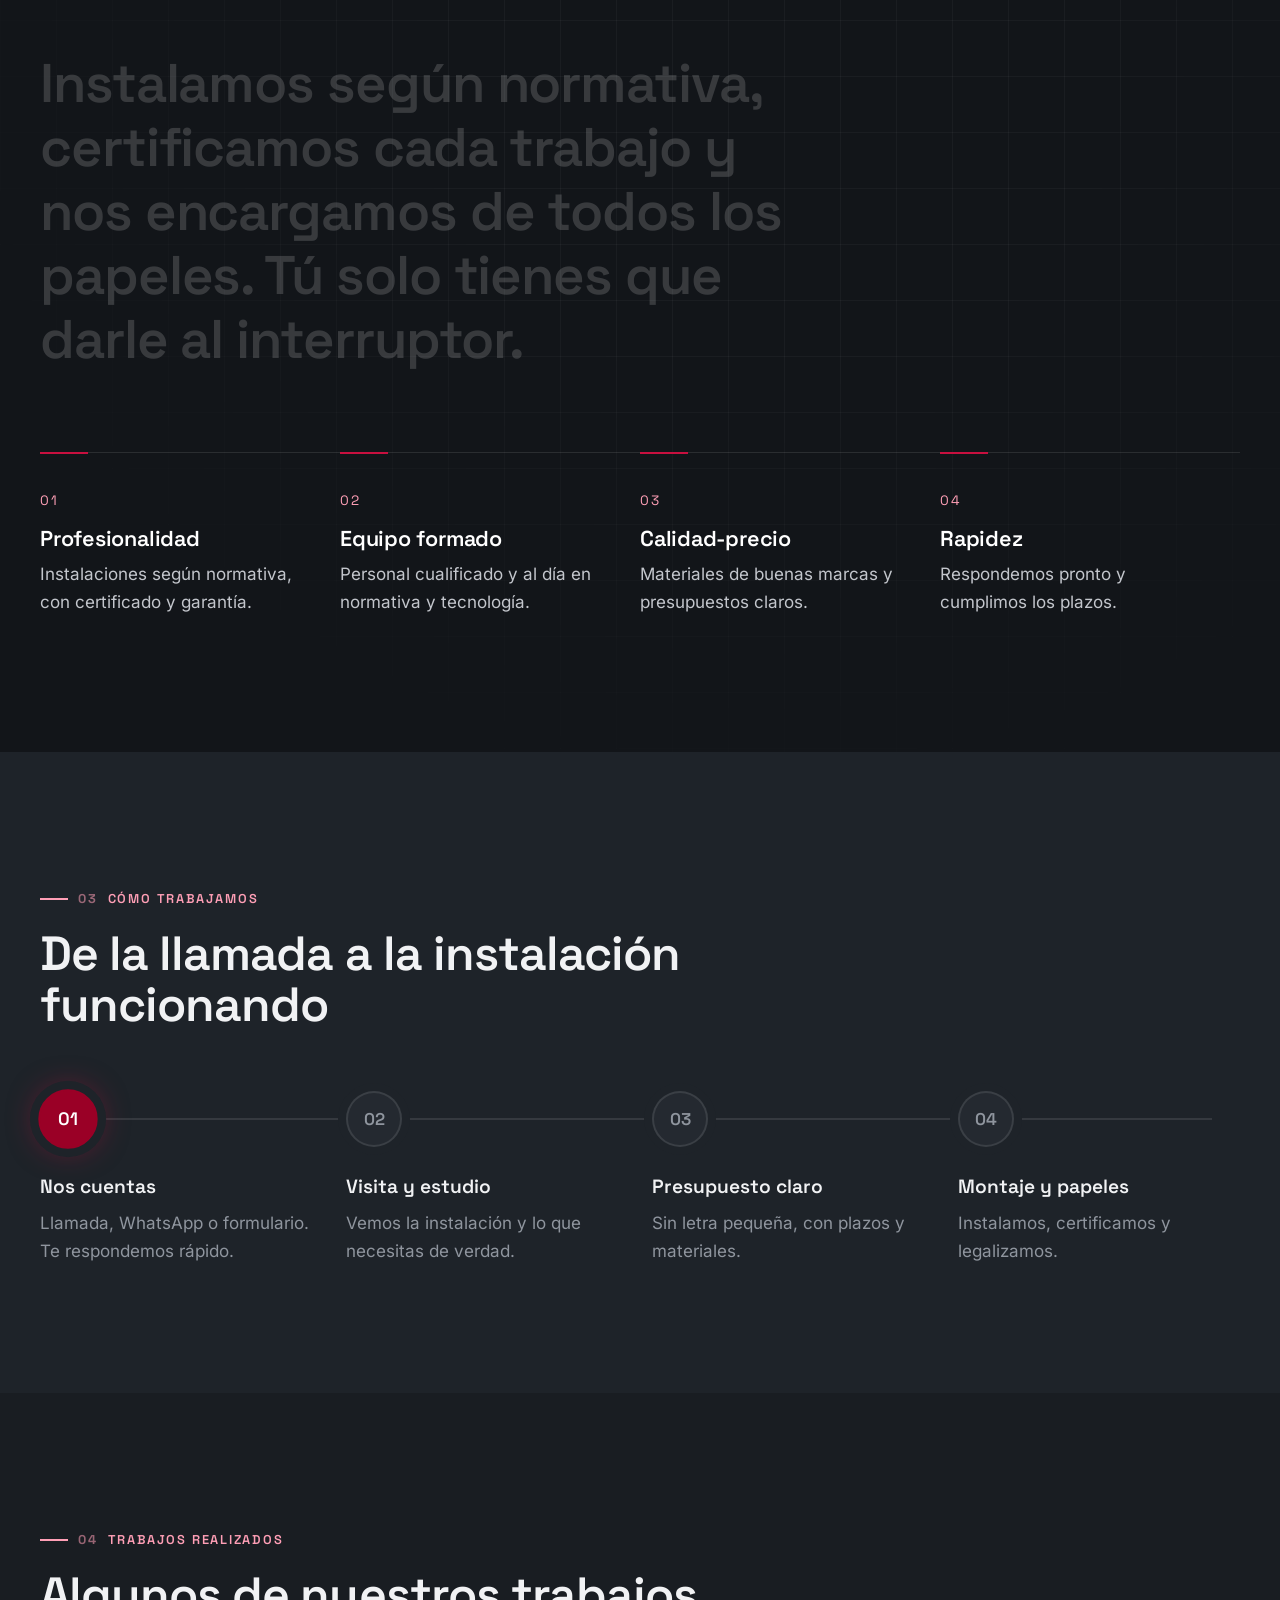
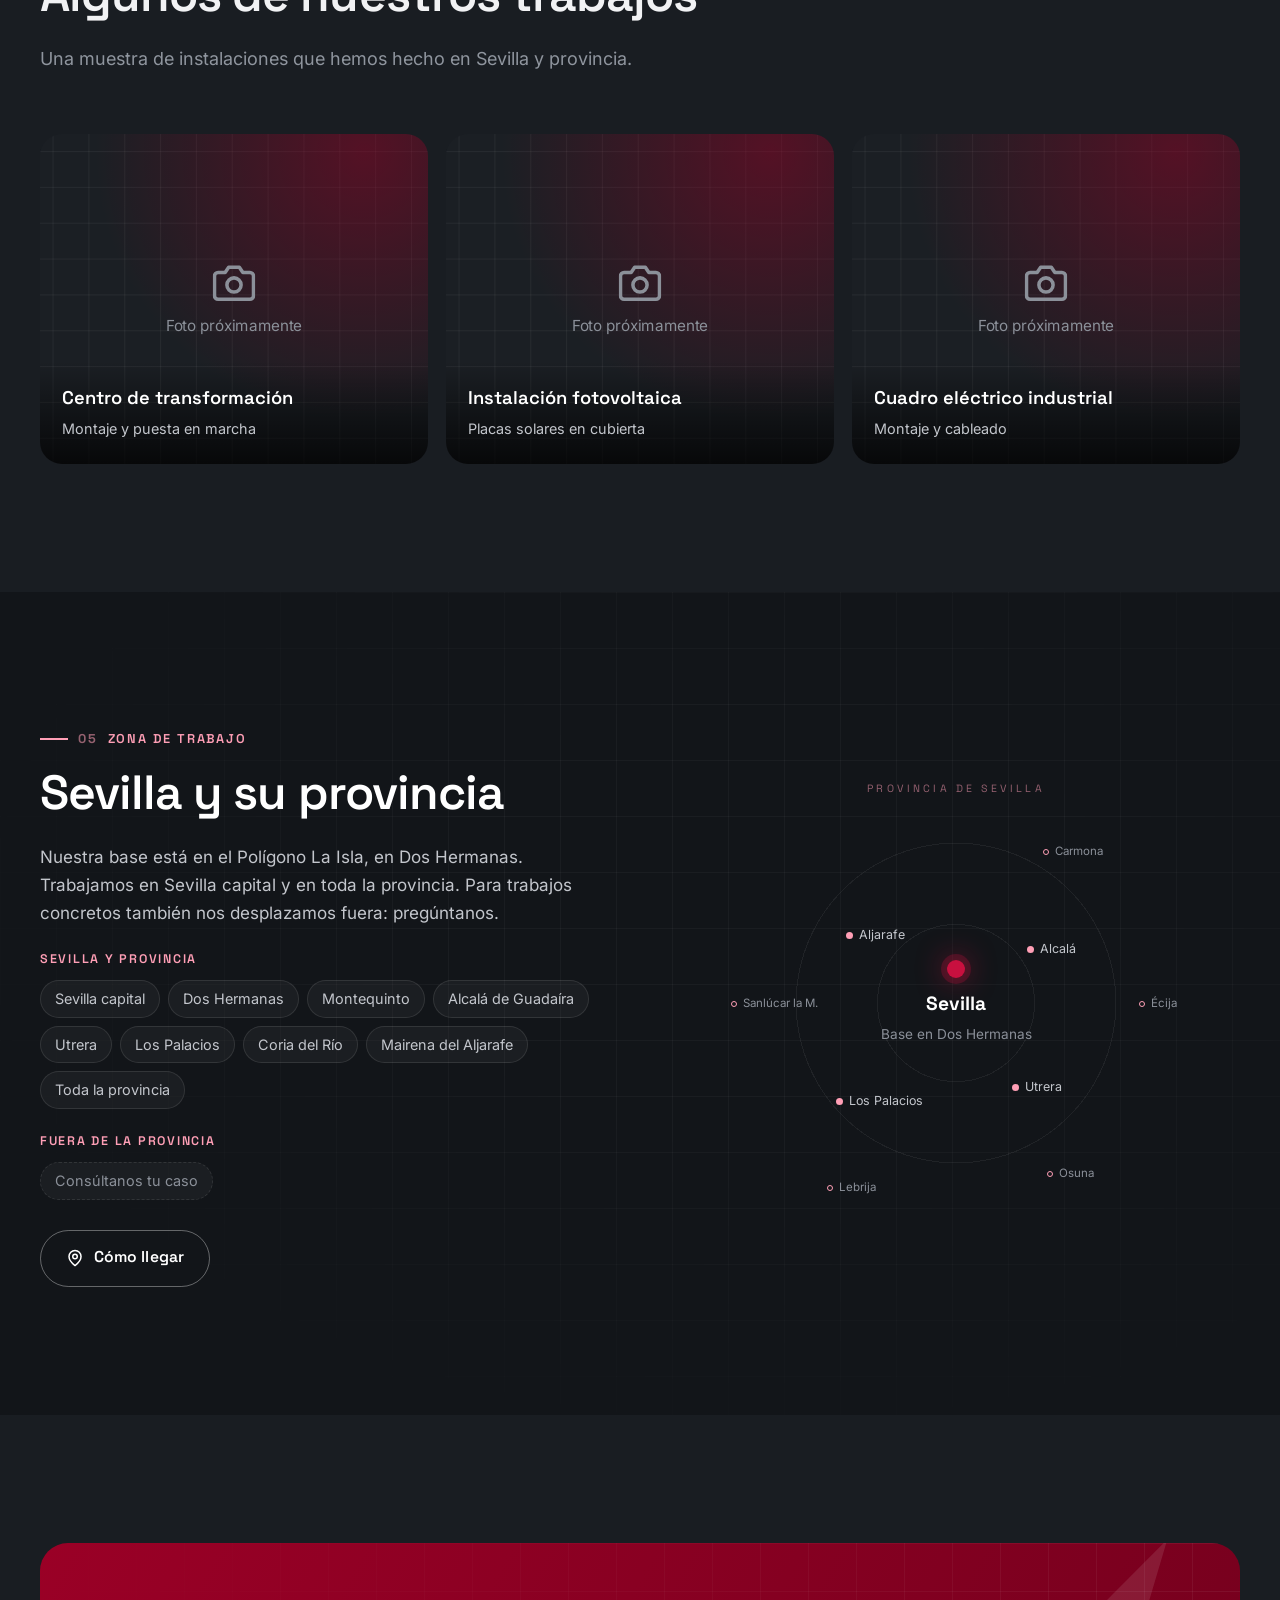
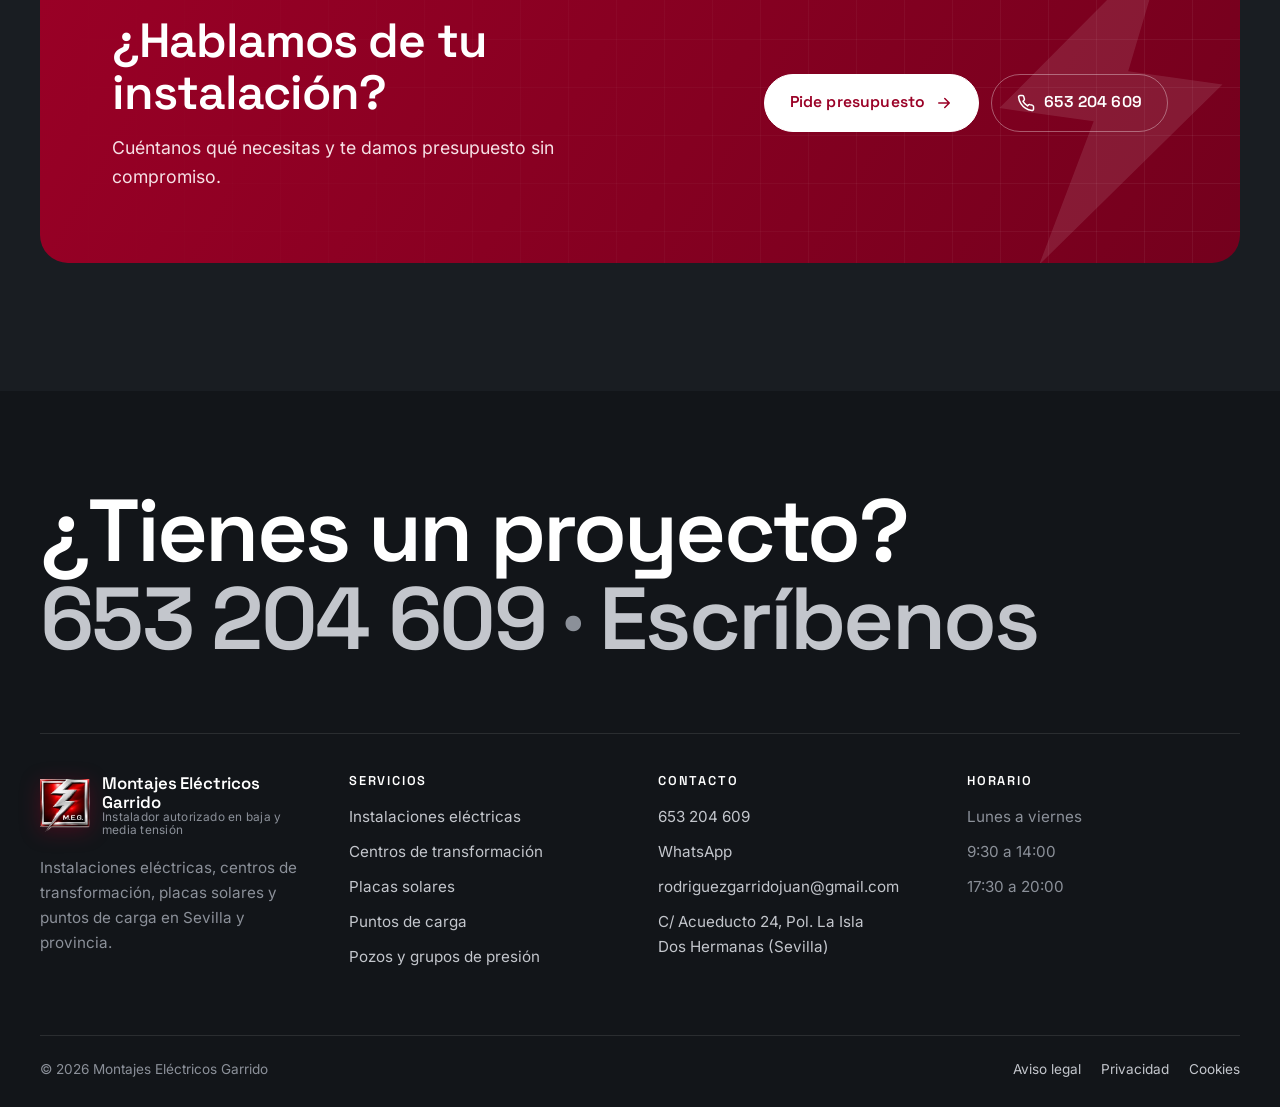
==== commit a7caf516: "Por qué MEG: electricistas de confianza en Sevilla Co-Authored-By: Claude Opus 5.5 <noreply@anthropi" ====
--- a/index.html
+++ b/index.html
@@ -229,7 +229,7 @@
       <div class="contenedor">
         <div class="seccion__cabeza">
           <span class="antetitulo"><b>02</b> Por qué MEG</span>
-          <h2>Electricistas de confianza en Dos Hermanas</h2>
+          <h2>Electricistas de confianza en Sevilla</h2>
           <p>Empresa instaladora autorizada en baja y media tensión, con base en el Polígono La Isla. Trabajamos para particulares, comunidades, comercios e industria.</p>
         </div>
         <p class="frase" data-frase>Instalamos según normativa, certificamos cada trabajo y nos encargamos de todos los papeles. Tú solo tienes que darle al interruptor.</p>
--- a/assets/css/styles.css
+++ b/assets/css/styles.css
@@ -803,3 +803,266 @@
 }
 
 .campo select option { background: var(--superficie); color: var(--tinta); }
+
+/* =====================================================================
+   Páginas interiores
+   ===================================================================== */
+
+/* Cabecera con la ilustración del servicio, que se enciende al cargar */
+.cabecera-pagina__rejilla { display: grid; gap: clamp(32px, 5vw, 64px); align-items: center; }
+@media (min-width: 980px) { .cabecera-pagina__rejilla { grid-template-columns: 1.1fr 0.9fr; } }
+.cabecera-pagina__foto {
+  position: relative; margin: 0; aspect-ratio: 8 / 5; border-radius: 22px; overflow: hidden;
+  border: 1px solid var(--o-borde); box-shadow: 0 30px 70px rgba(0, 0, 0, 0.45), 0 0 0 1px rgba(255, 159, 182, 0.06);
+}
+.cabecera-pagina__foto img { width: 100%; height: 100%; object-fit: cover; animation: encender 1.6s 0.25s cubic-bezier(.2,.7,.2,1) both; }
+.cabecera-pagina__foto::after {
+  content: ""; position: absolute; inset: 0; pointer-events: none;
+  background: linear-gradient(100deg, transparent 35%, rgba(255, 210, 122, 0.35) 50%, transparent 65%);
+  transform: translateX(-120%); animation: barrido 1.2s 1.1s ease-out both;
+}
+@keyframes encender {
+  0% { filter: grayscale(1) brightness(0.35); transform: scale(1.06); }
+  35% { filter: grayscale(1) brightness(0.6); }
+  40% { filter: grayscale(0.6) brightness(0.3); }
+  48% { filter: grayscale(0.3) brightness(1.1); }
+  100% { filter: none; transform: scale(1); }
+}
+.foto-chip {
+  position: absolute; left: 14px; top: 14px; display: inline-flex; align-items: center; gap: 8px;
+  padding: 6px 12px; border-radius: 999px; background: rgba(18, 21, 25, 0.8); backdrop-filter: blur(6px);
+  font: 600 0.72rem var(--titulos); letter-spacing: 0.12em; text-transform: uppercase; color: #fff;
+  animation: aparecer 0.5s 1.2s both;
+}
+.foto-chip i { width: 8px; height: 8px; border-radius: 50%; background: var(--ok); box-shadow: 0 0 10px var(--ok); }
+@keyframes aparecer { from { opacity: 0; transform: translateY(-6px); } }
+@media (max-width: 979px) { .cabecera-pagina__foto { max-width: 560px; } }
+
+/* Instalaciones: índice lateral con línea de corriente */
+.con-indice { display: grid; gap: 40px; }
+.indice { display: none; }
+@media (min-width: 1100px) {
+  .con-indice { grid-template-columns: 210px 1fr; gap: 56px; }
+  .indice { display: block; position: sticky; top: calc(var(--cabecera) + 32px); align-self: start; }
+}
+.indice__titulo { display: block; margin-bottom: 18px; font: 600 0.75rem var(--titulos); letter-spacing: 0.14em; text-transform: uppercase; color: var(--texto-suave); }
+.indice ol { position: relative; list-style: none; margin: 0; padding: 0 0 0 22px; display: grid; gap: 22px; }
+.indice ol::before, .indice ol::after { content: ""; position: absolute; left: 4px; top: 6px; bottom: 6px; width: 2px; border-radius: 2px; background: var(--borde); }
+.indice ol::after { background: linear-gradient(var(--granate-vivo), var(--rosa)); transform-origin: top; transform: scaleY(var(--avance, 0)); box-shadow: 0 0 12px rgba(200, 16, 63, 0.6); }
+.indice a { position: relative; display: block; color: var(--texto-suave); text-decoration: none; font-weight: 500; line-height: 1.3; transition: color 0.3s; }
+.indice a span { display: block; font: 600 0.72rem var(--titulos); letter-spacing: 0.14em; color: var(--texto-suave); margin-bottom: 2px; }
+.indice a::before { content: ""; position: absolute; left: -22px; top: 4px; width: 10px; height: 10px; border-radius: 50%; background: var(--fondo); border: 2px solid var(--borde); z-index: 1; transition: background 0.3s, border-color 0.3s, box-shadow 0.3s; }
+.indice a.pasado::before { border-color: var(--granate-vivo); background: var(--granate-vivo); }
+.indice a.activo { color: var(--tinta); }
+.indice a.activo span { color: var(--rosa); }
+.indice a.activo::before { border-color: var(--rosa); background: var(--granate-vivo); box-shadow: 0 0 0 4px rgba(200, 16, 63, 0.25), 0 0 14px var(--granate-vivo); }
+.indice a:hover { color: var(--tinta); }
+
+/* Listas que se marcan una a una al entrar */
+.items.animable li { opacity: 0; transform: translateY(16px); transition: opacity 0.5s ease calc(var(--i, 0) * 80ms), transform 0.5s cubic-bezier(.2,.7,.2,1) calc(var(--i, 0) * 80ms), border-color 0.25s; }
+.items.animable li::before { transform: scale(0); transition: transform 0.4s cubic-bezier(.3,1.6,.5,1) calc(var(--i, 0) * 80ms + 250ms); }
+.items.animable.visto li { opacity: 1; transform: none; }
+.items.animable.visto li::before { transform: scale(1); }
+.items.animable.visto li:hover { transform: translateY(-2px); }
+
+/* Placas solares: flujo de energía */
+.flujo__rejilla { display: grid; gap: 28px; }
+@media (min-width: 900px) {
+  .flujo__rejilla { grid-template-columns: 1.1fr 1fr; gap: 64px; }
+  .flujo__escena { position: sticky; top: calc(var(--cabecera) + max(24px, (100vh - var(--cabecera) - 520px) / 2)); align-self: start; }
+  .fpaso { min-height: 62vh; }
+}
+.flujo__marco { border-radius: 26px; overflow: hidden; border: 1px solid var(--o-borde); box-shadow: 0 30px 70px rgba(0, 0, 0, 0.4); background: var(--noche); }
+.flujo__svg { width: 100%; height: auto; display: block; }
+.flujo__sol { transform: translateY(calc((1 - var(--sol, 1)) * 150px)); transition: transform 0.2s linear; }
+.flujo__rayos { opacity: var(--rayos, 1); transition: opacity 0.4s; }
+.flujo__rayos path { animation: rayos 1.2s linear infinite; }
+@keyframes rayos { to { stroke-dashoffset: -16; } }
+.flujo__panel { transition: filter 0.4s; }
+.flujo.produce .flujo__panel, .flujo:not(.animada) .flujo__panel { filter: brightness(1.6) drop-shadow(0 0 4px rgba(255, 210, 122, 0.8)); }
+.flujo__ventana { fill: #2c3138; transition: fill 0.5s, filter 0.5s; }
+.flujo.casa .flujo__ventana, .flujo:not(.animada) .flujo__ventana { fill: #ffcf6e; filter: drop-shadow(0 0 10px rgba(255, 196, 92, 0.8)); }
+.flujo__led { fill: #5a6069; transition: fill 0.3s; }
+.flujo.produce .flujo__led, .flujo:not(.animada) .flujo__led { fill: var(--ok); }
+.flujo__carga { fill: var(--ok); transform-box: fill-box; transform-origin: bottom; transform: scaleY(var(--bateria, 1)); }
+.flujo__torre { transition: stroke 0.4s, filter 0.4s; }
+.flujo.red .flujo__torre, .flujo:not(.animada) .flujo__torre { stroke: var(--rosa); filter: drop-shadow(0 0 6px rgba(255, 159, 182, 0.6)); }
+.flujo__rotulo { fill: rgba(255, 255, 255, 0.55); font: 600 10px var(--titulos); letter-spacing: 0.14em; text-anchor: middle; }
+.flujo__linea { fill: none; stroke: var(--granate-vivo); stroke-width: 4; stroke-linecap: round; stroke-dasharray: 1; stroke-dashoffset: var(--trazo, 0); filter: drop-shadow(0 0 6px rgba(200, 16, 63, 0.8)); }
+.flujo__corriente { fill: none; stroke: #ffe3a3; stroke-width: 3; stroke-linecap: round; stroke-dasharray: 0.06 0.94; opacity: 0; }
+.flujo__corriente.on { opacity: 1; animation: fluir 1.4s linear infinite; }
+.flujo:not(.animada) .flujo__corriente { opacity: 1; }
+.fpaso { padding: 26px 0 26px 26px; border-left: 2px solid var(--borde); opacity: 0.4; transition: opacity 0.5s, border-color 0.5s; }
+.fpaso.activo { opacity: 1; border-color: var(--granate-vivo); }
+.flujo:not(.animada) .fpaso { opacity: 1; }
+.fpaso__num { font: 600 0.8rem var(--titulos); letter-spacing: 0.14em; color: var(--rosa); }
+.fpaso h3 { font-size: clamp(1.6rem, 3vw, 2.3rem); margin: 12px 0 10px; }
+.fpaso p { font-size: 1.1rem; color: var(--texto-suave); max-width: 44ch; }
+@media (max-width: 899px) { .fpaso { opacity: 1; padding-top: 18px; padding-bottom: 18px; } }
+
+/* Puntos de carga: el cargador se va llenando al bajar */
+.carga__rejilla { display: grid; gap: 32px; }
+@media (min-width: 900px) {
+  .carga__rejilla { grid-template-columns: 1fr 1fr; gap: 64px; }
+  .carga__lado { position: sticky; top: calc(var(--cabecera) + max(24px, (100vh - var(--cabecera) - 460px) / 2)); align-self: start; }
+  .cpaso { min-height: 34vh; }
+}
+.carga__panel { border-radius: 26px; overflow: hidden; background: var(--noche); border: 1px solid var(--o-borde); box-shadow: 0 30px 70px rgba(0, 0, 0, 0.4); }
+.carga__foto { width: 100%; height: auto; aspect-ratio: 8 / 5; object-fit: cover; }
+.carga__lectura { display: flex; align-items: baseline; justify-content: space-between; gap: 12px; padding: 18px 22px 10px; }
+.carga__pct { font: 600 clamp(2.4rem, 5vw, 3.4rem) / 1 var(--titulos); color: #fff; letter-spacing: -0.03em; }
+.carga__pct b { font-weight: 600; }
+.carga__txt { font: 600 0.78rem var(--titulos); letter-spacing: 0.14em; text-transform: uppercase; color: var(--o-suave); }
+.carga.llena .carga__txt, .carga:not(.animada) .carga__txt { color: var(--ok); }
+.carga__barra { margin: 0 22px 22px; height: 12px; border-radius: 999px; background: rgba(255, 255, 255, 0.08); overflow: hidden; }
+.carga__barra i { display: block; height: 100%; width: calc(var(--carga, 1) * 100%); border-radius: inherit; background: linear-gradient(90deg, var(--granate-vivo), var(--rosa) 70%, var(--ok)); box-shadow: 0 0 14px rgba(61, 220, 132, 0.4); position: relative; }
+.carga__barra i::after { content: ""; position: absolute; inset: 0; background: linear-gradient(90deg, transparent, rgba(255, 255, 255, 0.45), transparent); background-size: 40% 100%; background-repeat: no-repeat; animation: brillo-barra 1.6s linear infinite; }
+@keyframes brillo-barra { from { background-position: -40% 0; } to { background-position: 140% 0; } }
+.carga__intro { font-size: 1.1rem; color: var(--texto-suave); margin-bottom: 18px; }
+.cpaso { padding: 24px 0 24px 26px; border-left: 2px solid var(--borde); opacity: 0.4; transition: opacity 0.5s, border-color 0.5s; }
+.cpaso.activo { opacity: 1; border-color: var(--ok); }
+.carga:not(.animada) .cpaso { opacity: 1; }
+.cpaso__num { font: 600 0.8rem var(--titulos); letter-spacing: 0.14em; color: var(--rosa); }
+.cpaso h3 { font-size: clamp(1.5rem, 2.8vw, 2.1rem); margin: 10px 0 8px; }
+.cpaso p { color: var(--texto-suave); max-width: 44ch; margin: 0; }
+@media (max-width: 899px) {
+  .carga__lado { position: sticky; top: calc(var(--cabecera) + 8px); z-index: 3; }
+  .carga__panel { display: flex; align-items: center; gap: 14px; padding: 10px 14px; border-radius: 16px; background: rgba(18, 21, 25, 0.95); backdrop-filter: blur(8px); }
+  .carga__foto { display: none; }
+  .carga__lectura { padding: 0; flex-direction: column; align-items: flex-start; gap: 2px; flex: none; }
+  .carga__pct { font-size: 1.6rem; }
+  .carga__txt { font-size: 0.64rem; }
+  .carga__barra { flex: 1; margin: 0; }
+  .cpaso { opacity: 1; }
+  .carga:not(.animada) .carga__lado { position: relative; top: 0; }
+}
+
+/* Tipos de montaje con icono */
+.montaje__icono { display: block; width: 64px; height: 64px; margin-bottom: 18px; color: var(--o-suave); transition: color 0.3s, filter 0.3s, transform 0.3s; }
+.montaje__icono svg { width: 100%; height: 100%; }
+.montaje:hover .montaje__icono { color: var(--rosa); filter: drop-shadow(0 0 10px rgba(255, 159, 182, 0.5)); transform: translateY(-3px); }
+
+/* Instalaciones: cuadro interactivo de la cabecera */
+.cvivo {
+  position: relative; padding: clamp(14px, 2.4vw, 22px); border-radius: 22px;
+  background: linear-gradient(180deg, #2a2f36, #1b1f24); border: 1px solid rgba(255, 255, 255, 0.14);
+  box-shadow: 0 30px 70px rgba(0, 0, 0, 0.45), inset 0 0 0 6px rgba(255, 255, 255, 0.025);
+  animation: aparecer 0.6s 0.2s both;
+}
+@media (max-width: 979px) { .cvivo { max-width: 560px; } }
+.cvivo__cabeza { display: flex; justify-content: space-between; align-items: center; gap: 12px; margin-bottom: 14px; }
+.cvivo__titulo { font: 600 0.72rem var(--titulos); letter-spacing: 0.14em; text-transform: uppercase; color: rgba(255, 255, 255, 0.6); }
+.cvivo__consumo { font: 600 0.8rem var(--titulos); color: var(--texto-suave); padding: 4px 10px; border-radius: 8px; background: #121519; border: 1px solid var(--borde); }
+.cvivo__consumo b { color: var(--ok); font-variant-numeric: tabular-nums; transition: color 0.3s; }
+.cvivo.sin-luz .cvivo__consumo b { color: var(--texto-suave); }
+.cvivo__fila { display: grid; grid-template-columns: repeat(5, 1fr); gap: clamp(5px, 1vw, 8px); }
+.cvivo__peine {
+  display: block; height: 4px; margin: 10px 0 12px; border-radius: 2px; background: #3a4049;
+  transition: background 0.3s, box-shadow 0.3s;
+}
+.cvivo__peine.on { background: var(--granate-vivo); box-shadow: 0 0 10px rgba(200, 16, 63, 0.8); }
+
+/* Cada aparato */
+.cv {
+  position: relative; display: flex; flex-direction: column; align-items: center; gap: 6px;
+  padding: 8px 4px 0; border-radius: 7px 7px 0 0; background: linear-gradient(180deg, #eceef1, #cfd2d7);
+  color: #1b1f24; min-width: 0;
+}
+.cv--doble { grid-column: span 2; }
+.cv__led { width: 7px; height: 7px; border-radius: 50%; background: #5a6069; transition: background 0.25s, box-shadow 0.25s; }
+.cv.on .cv__led { background: var(--ok); box-shadow: 0 0 8px var(--ok); }
+.cv__ranura {
+  position: relative; width: min(30px, 70%); height: 54px; padding: 0; border: 0; border-radius: 5px;
+  background: #1b1f24; cursor: pointer; box-shadow: inset 0 2px 4px rgba(0, 0, 0, 0.6);
+}
+.cv--doble .cv__ranura { width: min(54px, 64%); }
+.cv__ranura:focus-visible { outline: 2px solid var(--rosa); outline-offset: 3px; }
+.cv__palanca {
+  position: absolute; left: 3px; right: 3px; top: 3px; height: 24px; border-radius: 4px;
+  background: linear-gradient(180deg, #4a5059, #33373d); transition: transform 0.18s cubic-bezier(.3,1.5,.5,1), background 0.2s;
+  transform: translateY(24px);
+}
+.cv__ranura[aria-pressed="true"] .cv__palanca { transform: none; background: linear-gradient(180deg, #c8103f, #9a0026); }
+.cv__ranura:hover .cv__palanca { filter: brightness(1.15); }
+.cv__rating { font: 700 0.62rem var(--titulos); letter-spacing: 0.04em; color: #33373d; }
+.cv__test {
+  position: absolute; right: 6px; top: 26px; width: 20px; height: 20px; padding: 0; border-radius: 50%;
+  border: 0; background: #f2c94c; color: #1b1f24; font: 800 0.62rem var(--titulos); cursor: pointer;
+  box-shadow: 0 2px 0 #b8902a;
+}
+.cv__test:active { transform: translateY(2px); box-shadow: none; }
+.cv__test:focus-visible { outline: 2px solid var(--rosa); outline-offset: 2px; }
+.cv__nombre {
+  align-self: stretch; margin: 2px -4px 0; padding: 4px 2px; text-align: center; white-space: nowrap; overflow: hidden; text-overflow: ellipsis;
+  background: #121519; color: var(--texto); font: 600 clamp(0.56rem, 1.4vw, 0.66rem) var(--titulos); letter-spacing: 0.04em;
+}
+.cv.disparo { animation: disparo 0.35s; }
+@keyframes disparo { 20% { transform: translateX(-3px); } 45% { transform: translateX(3px); } 70% { transform: translateX(-1px); } }
+
+/* Reloj horario */
+.cv--reloj { grid-column: span 3; }
+.cv__pantalla {
+  display: flex; flex-direction: column; align-items: center; justify-content: center; width: 86%; height: 38px;
+  border-radius: 5px; background: #0d1a12; box-shadow: inset 0 2px 4px rgba(0, 0, 0, 0.6); transition: background 0.3s;
+}
+.cv__pantalla b { font: 700 1.05rem/1 ui-monospace, Menlo, Consolas, monospace; color: var(--ok); letter-spacing: 0.06em; text-shadow: 0 0 8px rgba(61, 220, 132, 0.6); }
+.cv__pantalla small { font: 700 0.52rem var(--titulos); letter-spacing: 0.14em; color: rgba(61, 220, 132, 0.75); margin-top: 3px; }
+.cv--reloj:not(.on) .cv__pantalla { background: #121519; }
+.cv--reloj:not(.on) .cv__pantalla b, .cv--reloj:not(.on) .cv__pantalla small { color: transparent; text-shadow: none; }
+.cv__boton {
+  padding: 3px 12px; border: 0; border-radius: 4px; background: #33373d; color: #fff; cursor: pointer;
+  font: 700 0.6rem var(--titulos); letter-spacing: 0.1em; text-transform: uppercase;
+}
+.cv__boton:hover { background: #9a0026; }
+.cv__boton:focus-visible { outline: 2px solid var(--rosa); outline-offset: 2px; }
+
+/* Salidas: lo que tiene luz */
+.cvivo__salidas { list-style: none; margin: 2px 0 0; padding: 0; display: grid; grid-template-columns: repeat(6, 1fr); gap: 6px; }
+.cvivo__salidas li {
+  display: flex; flex-direction: column; align-items: center; gap: 6px; padding: 8px 2px; border-radius: 9px;
+  background: #121519; border: 1px solid var(--borde); color: var(--texto-suave);
+  font: 600 clamp(0.56rem, 1.4vw, 0.66rem) var(--titulos); transition: color 0.3s, border-color 0.3s;
+}
+.cvivo__salidas i { width: 14px; height: 14px; border-radius: 50%; background: #33373d; transition: background 0.3s, box-shadow 0.3s; }
+.cvivo__salidas li.on { color: #fff; border-color: rgba(255, 210, 122, 0.35); }
+.cvivo__salidas li.on i { background: #ffd27a; box-shadow: 0 0 12px rgba(255, 210, 122, 0.9); }
+.cvivo__pie { display: flex; justify-content: space-between; align-items: center; gap: 10px; margin-top: 12px; min-height: 30px; }
+.cvivo__estado { font: 600 0.8rem var(--titulos); color: var(--ok); }
+.cvivo__estado::before { content: ""; display: inline-block; width: 8px; height: 8px; margin-right: 8px; border-radius: 50%; background: currentColor; box-shadow: 0 0 8px currentColor; vertical-align: 1px; }
+.cvivo.aviso .cvivo__estado { color: #f2c94c; }
+.cvivo.sin-luz .cvivo__estado { color: var(--rosa); }
+.cvivo__rearmar {
+  padding: 6px 14px; border-radius: 999px; border: 1px solid var(--granate-vivo); background: var(--granate);
+  color: #fff; font: 600 0.75rem var(--titulos); cursor: pointer;
+}
+.cvivo__rearmar:hover { background: var(--granate-vivo); }
+.cvivo__pista { margin: 10px 0 0; font-size: 0.82rem; color: var(--texto-suave); }
+
+/* Instalaciones: el edificio se enciende al bajar */
+.obra:not(.animada) .fpaso { opacity: 1; }
+.obra__nombre { fill: rgba(255, 255, 255, 0.4); font: 700 9px var(--titulos); letter-spacing: 0.15em; text-anchor: end; }
+.obra__rayo { fill: #ffd27a; transition: fill 0.4s, opacity 0.4s; }
+.obra.animada:not(.f0) .obra__rayo { fill: #5a6069; }
+.obra__luz { fill: #ffd27a; transition: fill 0.5s, filter 0.5s; }
+.obra__cono { fill: url(#ob-cono); transition: opacity 0.6s; }
+.obra__halo, .obra__pantalla { transition: opacity 0.6s; }
+.obra__pantalla--verde { fill: #3ddc84; } .obra__pantalla--rosa { fill: #ff9fb6; }
+.obra__piloto { fill: #3ddc84; transition: fill 0.4s; }
+.obra__led { fill: var(--ok); transition: fill 0.3s; }
+.obra.animada .obra__planta:not(.on) .obra__luz { fill: #3a4049; }
+.obra.animada .obra__planta:not(.on) .obra__cono,
+.obra.animada .obra__planta:not(.on) .obra__halo { opacity: 0; }
+.obra.animada .obra__planta:not(.on) .obra__pantalla { opacity: 0.15; }
+.obra.animada .obra__planta:not(.on) .obra__piloto { fill: #5a6069; }
+.obra.animada:not(.f1) .obra__led { fill: #5a6069; }
+.obra__linea { fill: none; stroke: var(--granate-vivo); stroke-width: 4; stroke-linecap: round; stroke-dasharray: 1; stroke-dashoffset: var(--trazo, 0); filter: drop-shadow(0 0 6px rgba(200, 16, 63, 0.8)); }
+.obra__corriente { fill: none; stroke: #ffe3a3; stroke-width: 2.5; stroke-linecap: round; stroke-dasharray: 0.04 0.96; opacity: 0; }
+.obra__corriente.on { opacity: 1; animation: fluir 1.6s linear infinite; }
+.obra:not(.animada) .obra__corriente { opacity: 1; }
+.cv__nombre { margin-top: auto; }
+.cabecera-pagina .cvivo__pista { margin: 10px 0 0; font-size: 0.82rem; line-height: 1.5; color: var(--texto-suave); }
+.cv__ranura { height: 46px; } .cv__palanca { height: 20px; transform: translateY(20px); }
+.cvivo__peine { margin: 8px 0 10px; }
+/* Sin tensión aguas arriba: la palanca sigue arriba pero en gris */
+.cv:not(.on) .cv__ranura[aria-pressed="true"] .cv__palanca { background: linear-gradient(180deg, #4a5059, #33373d); }
+.cv:not(.on) { filter: saturate(0.6) brightness(0.92); }
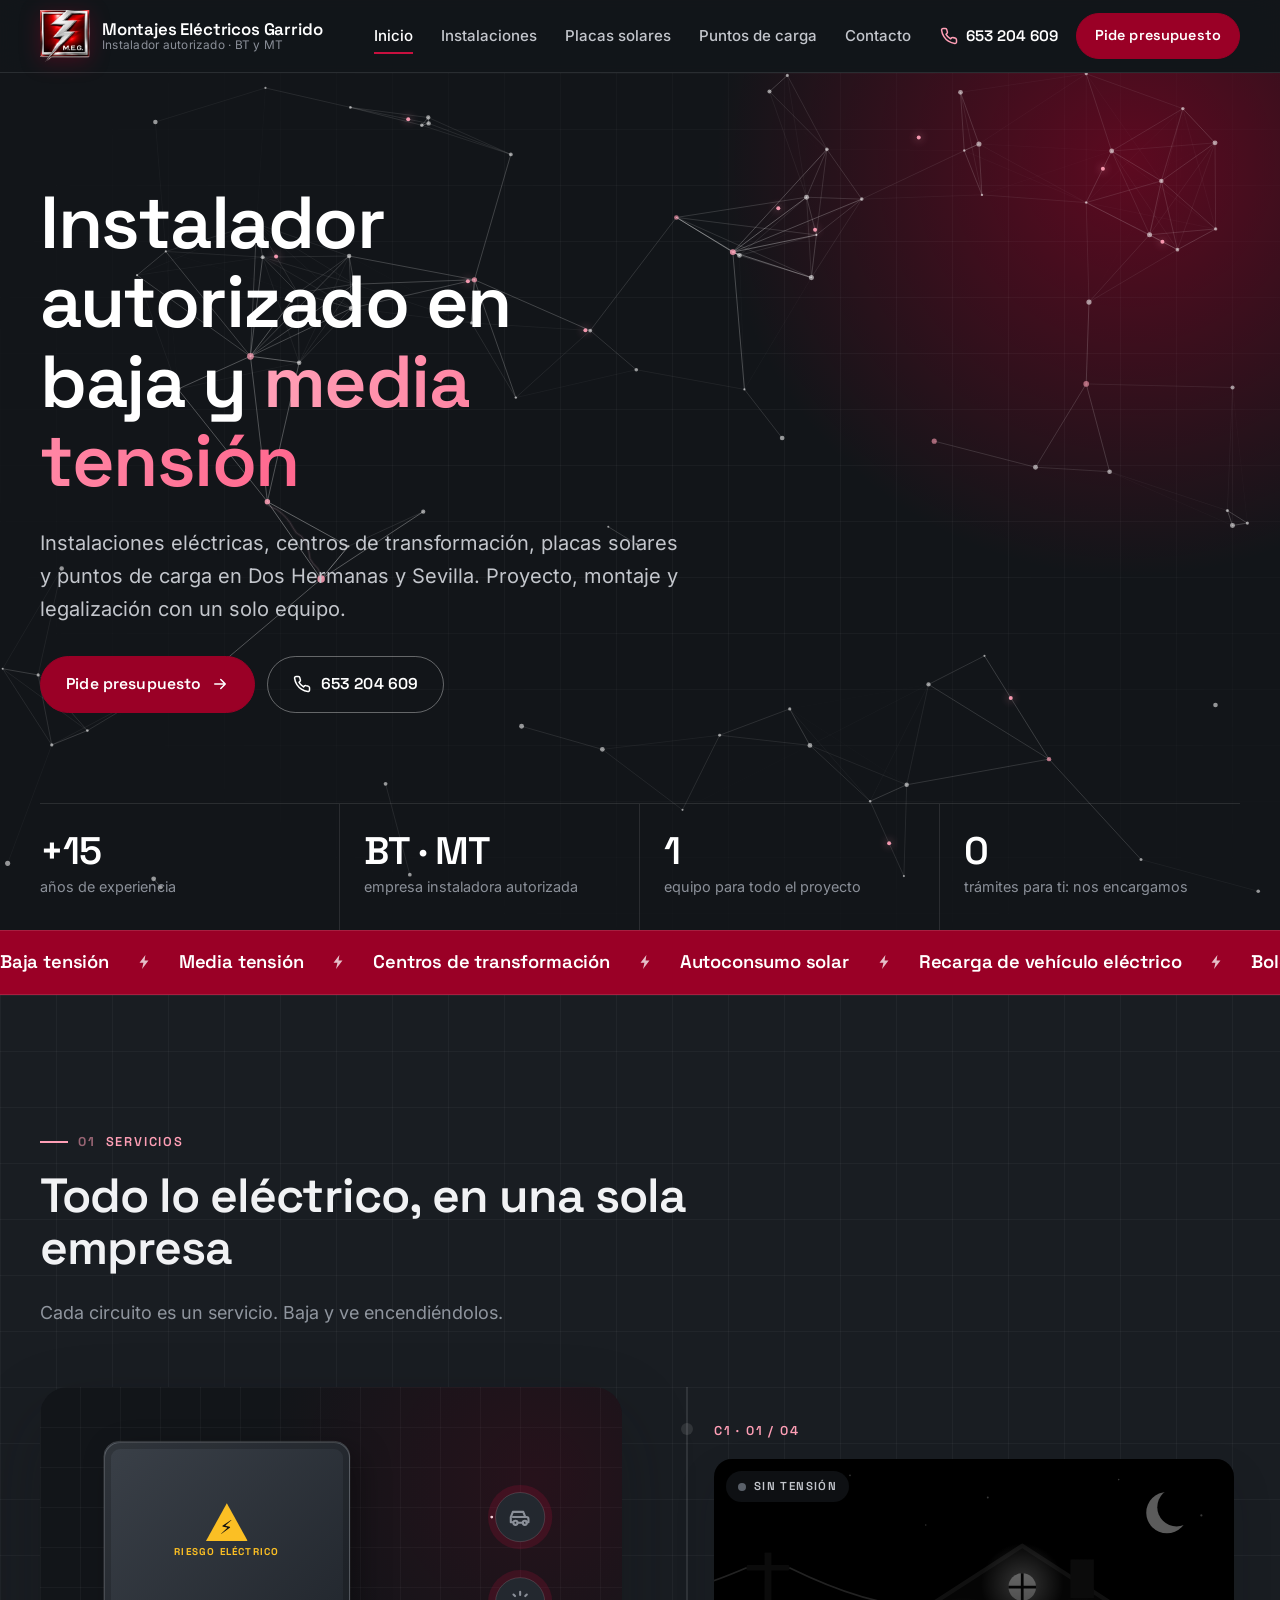
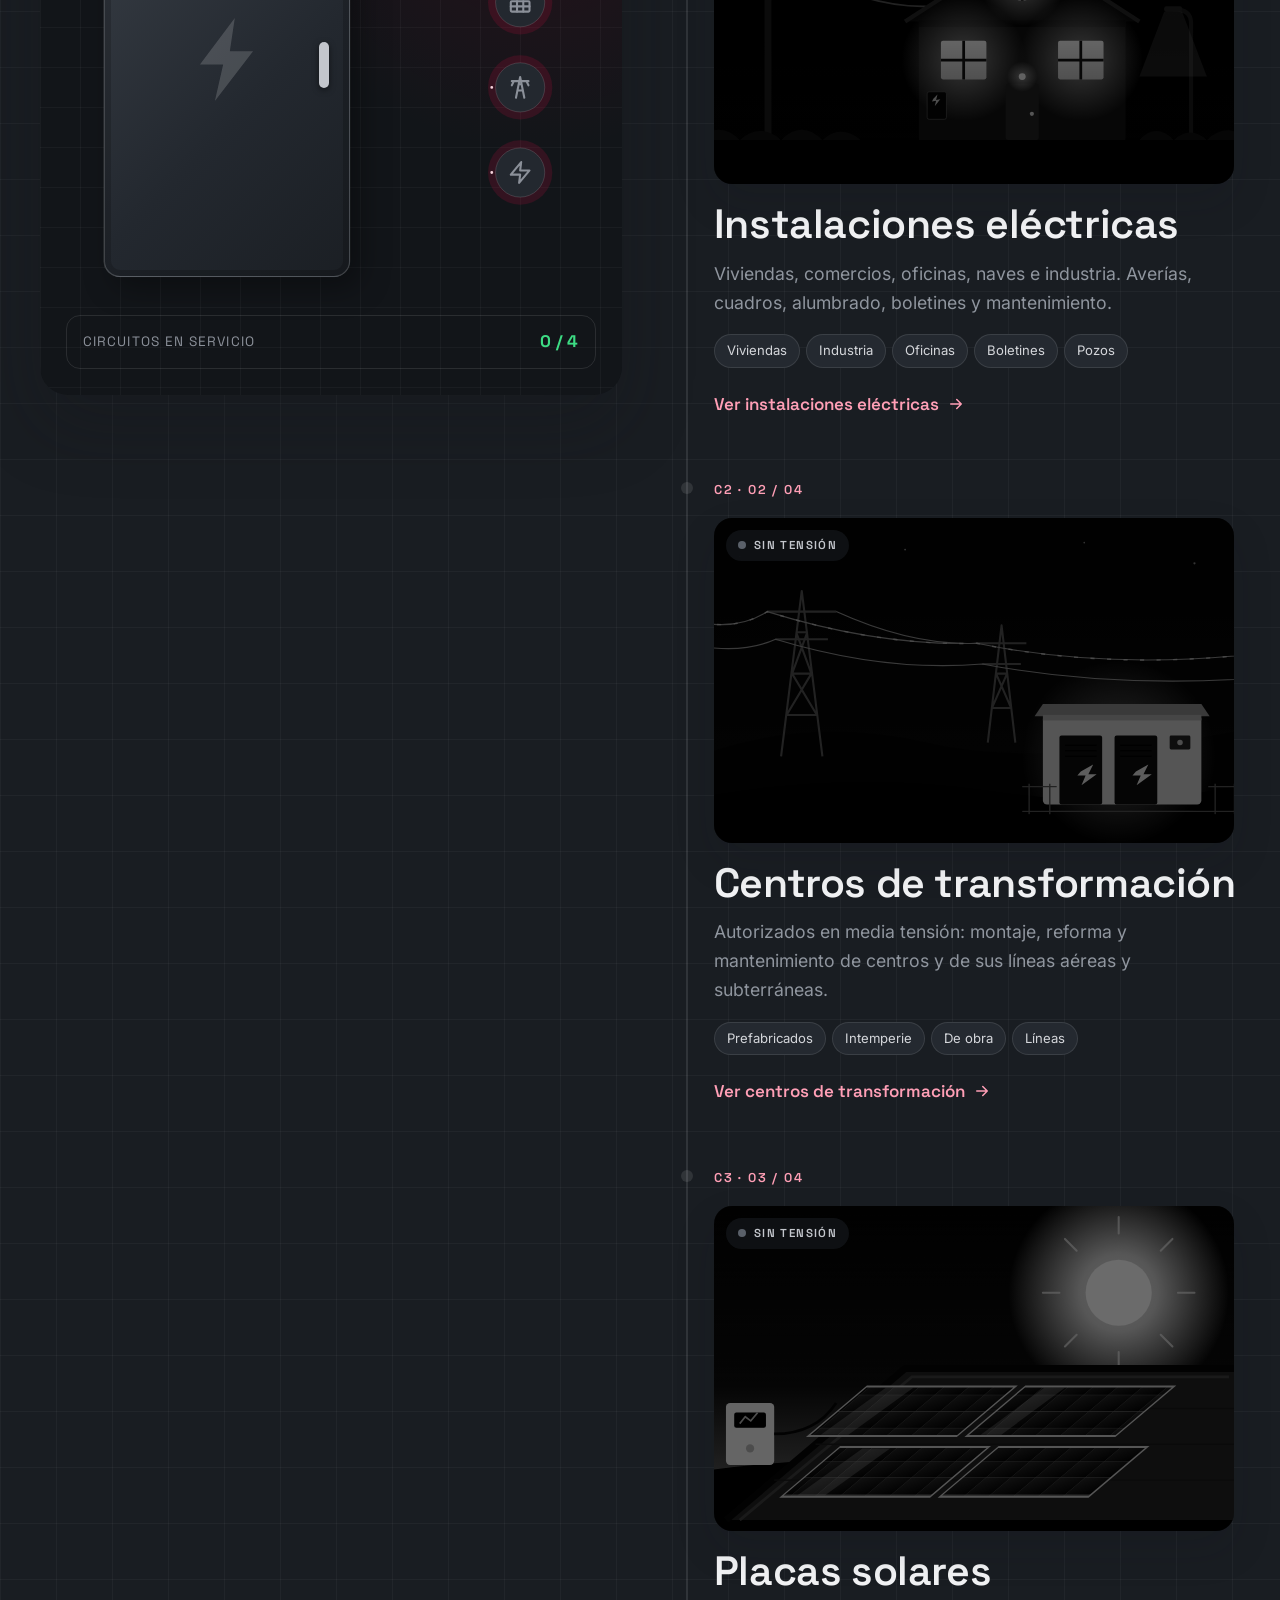
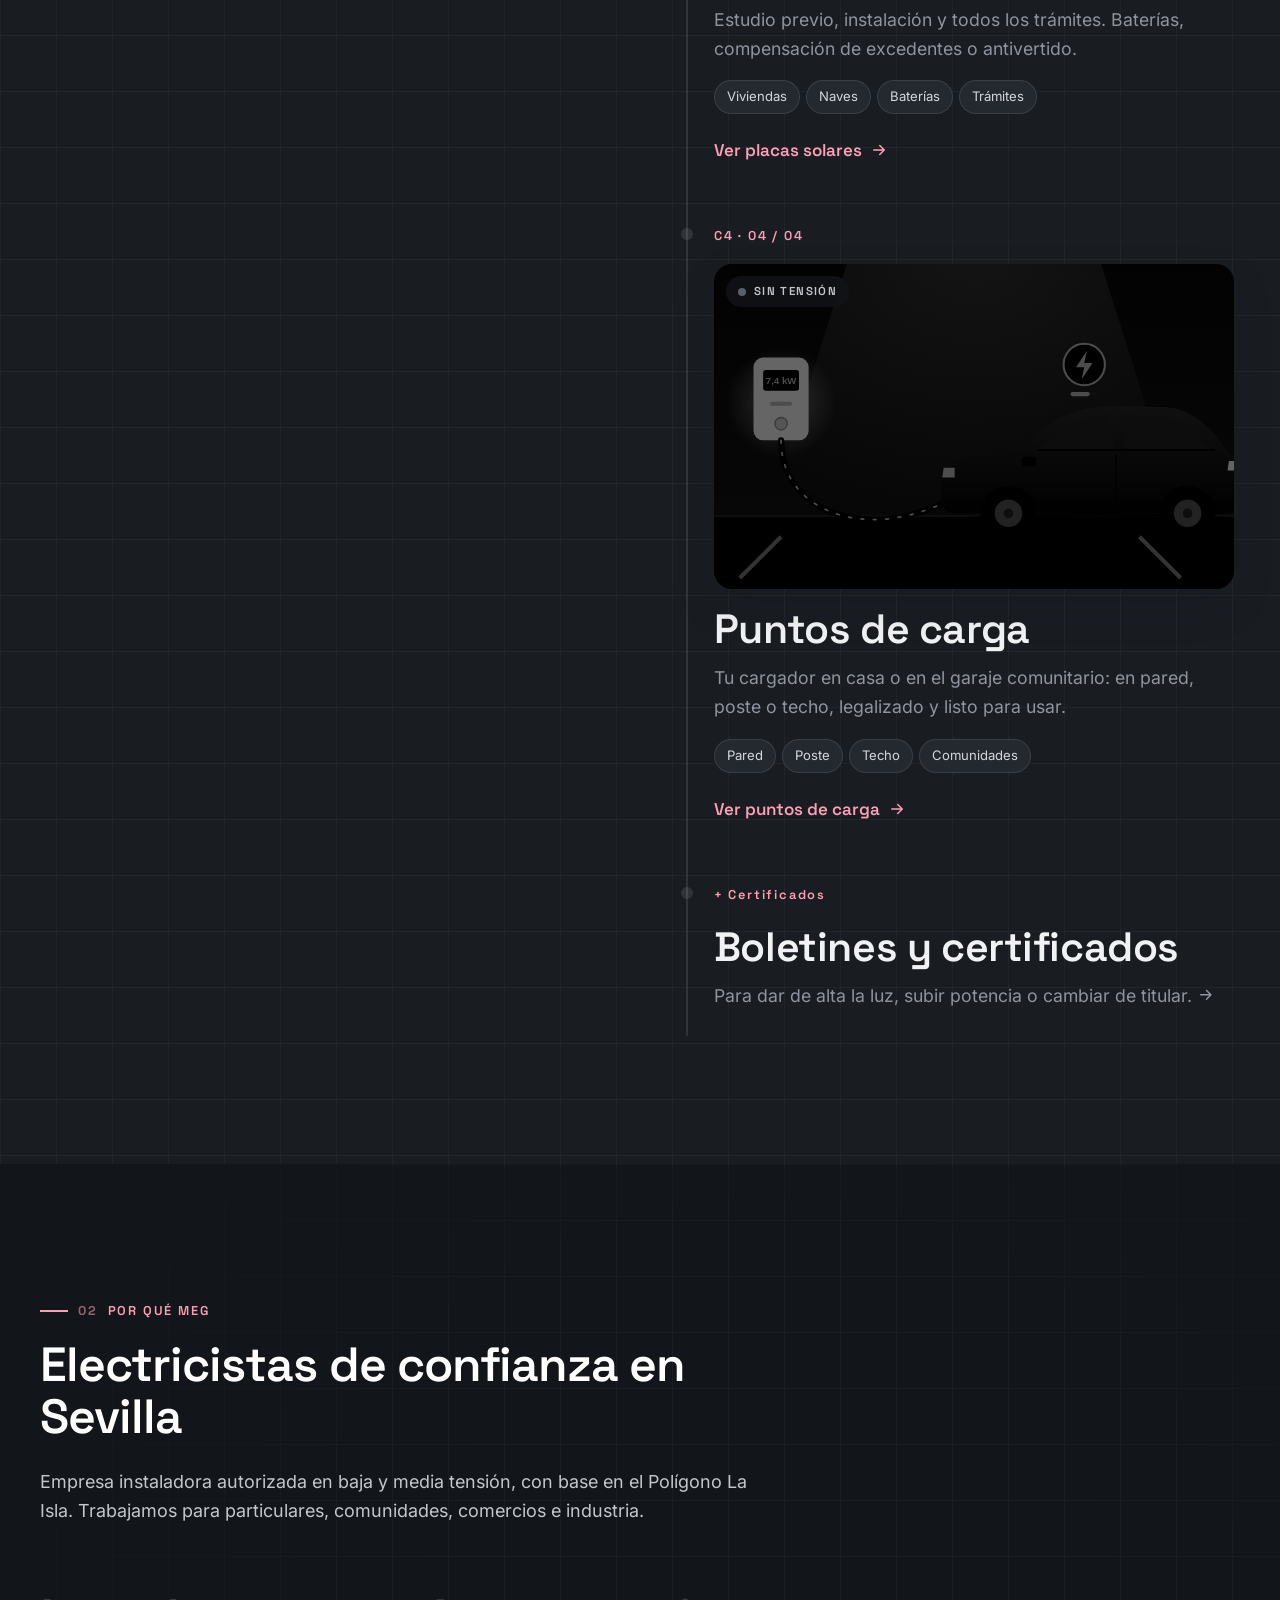
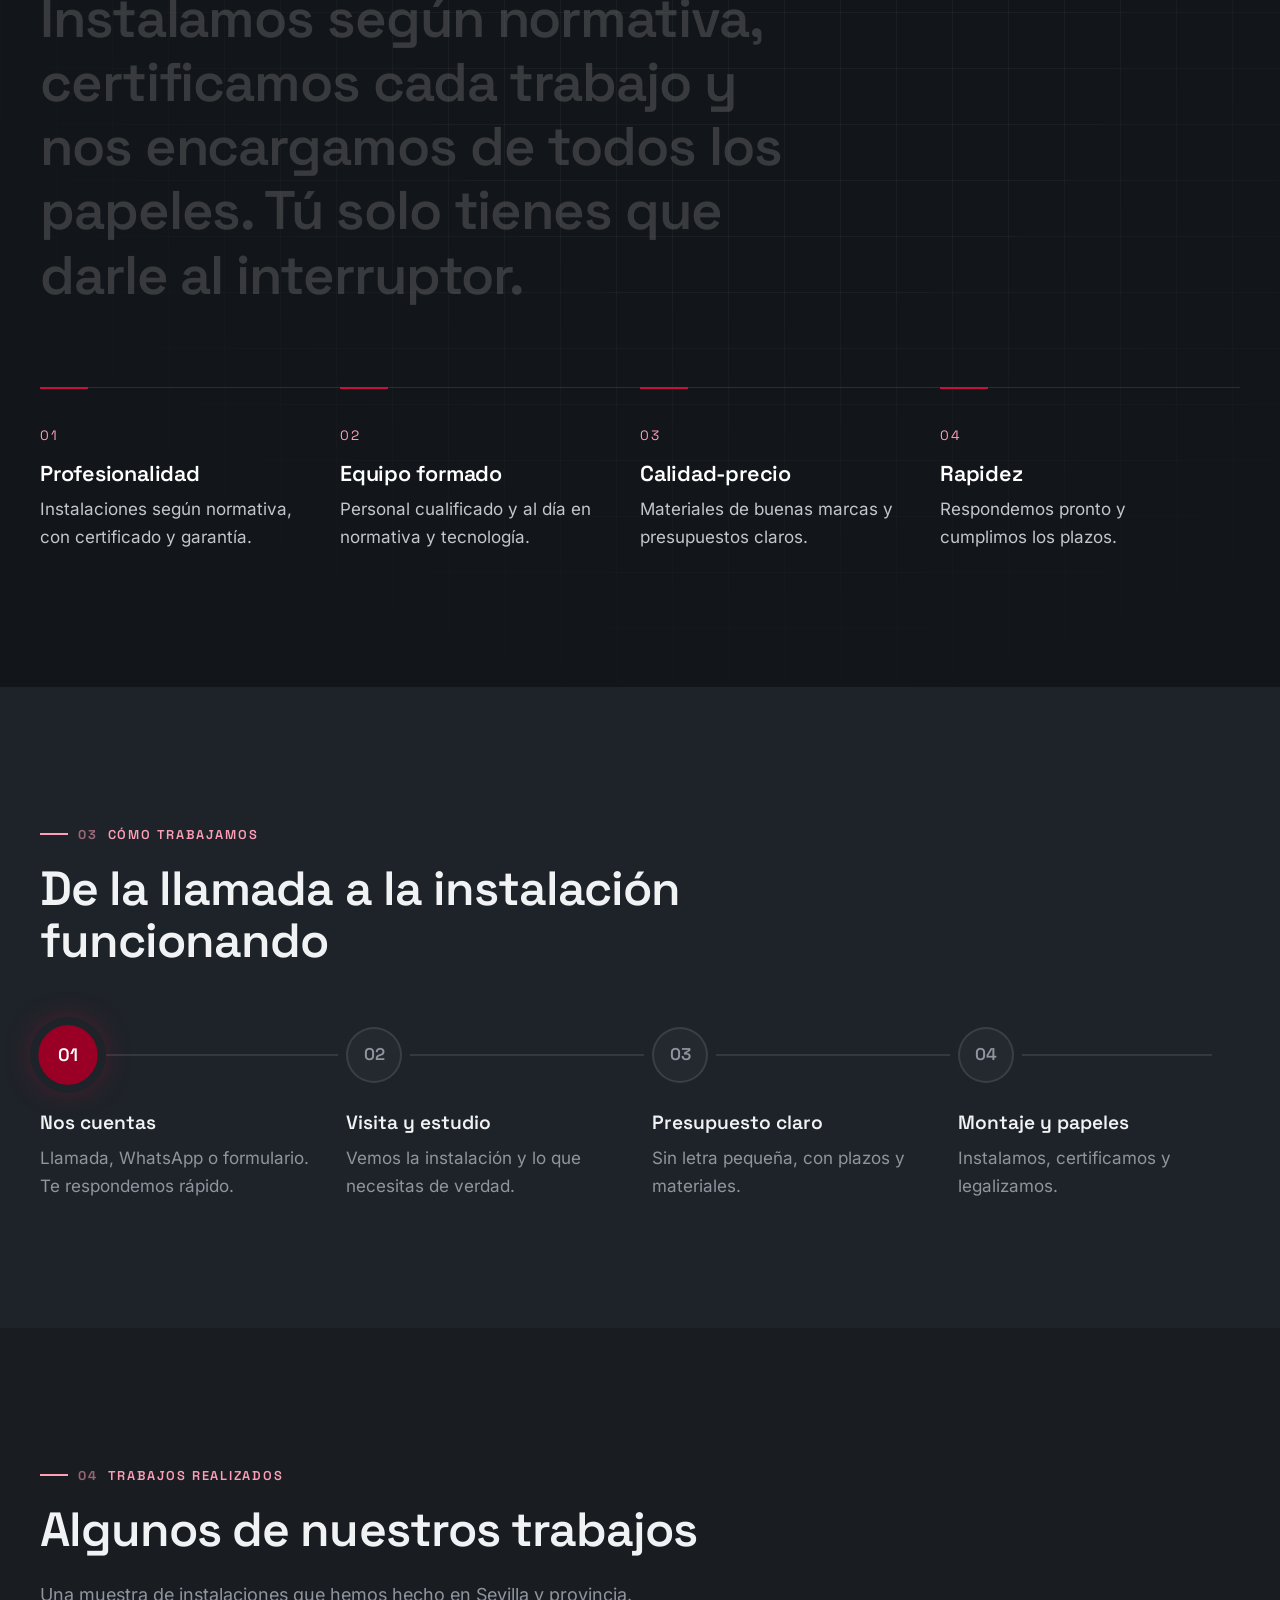
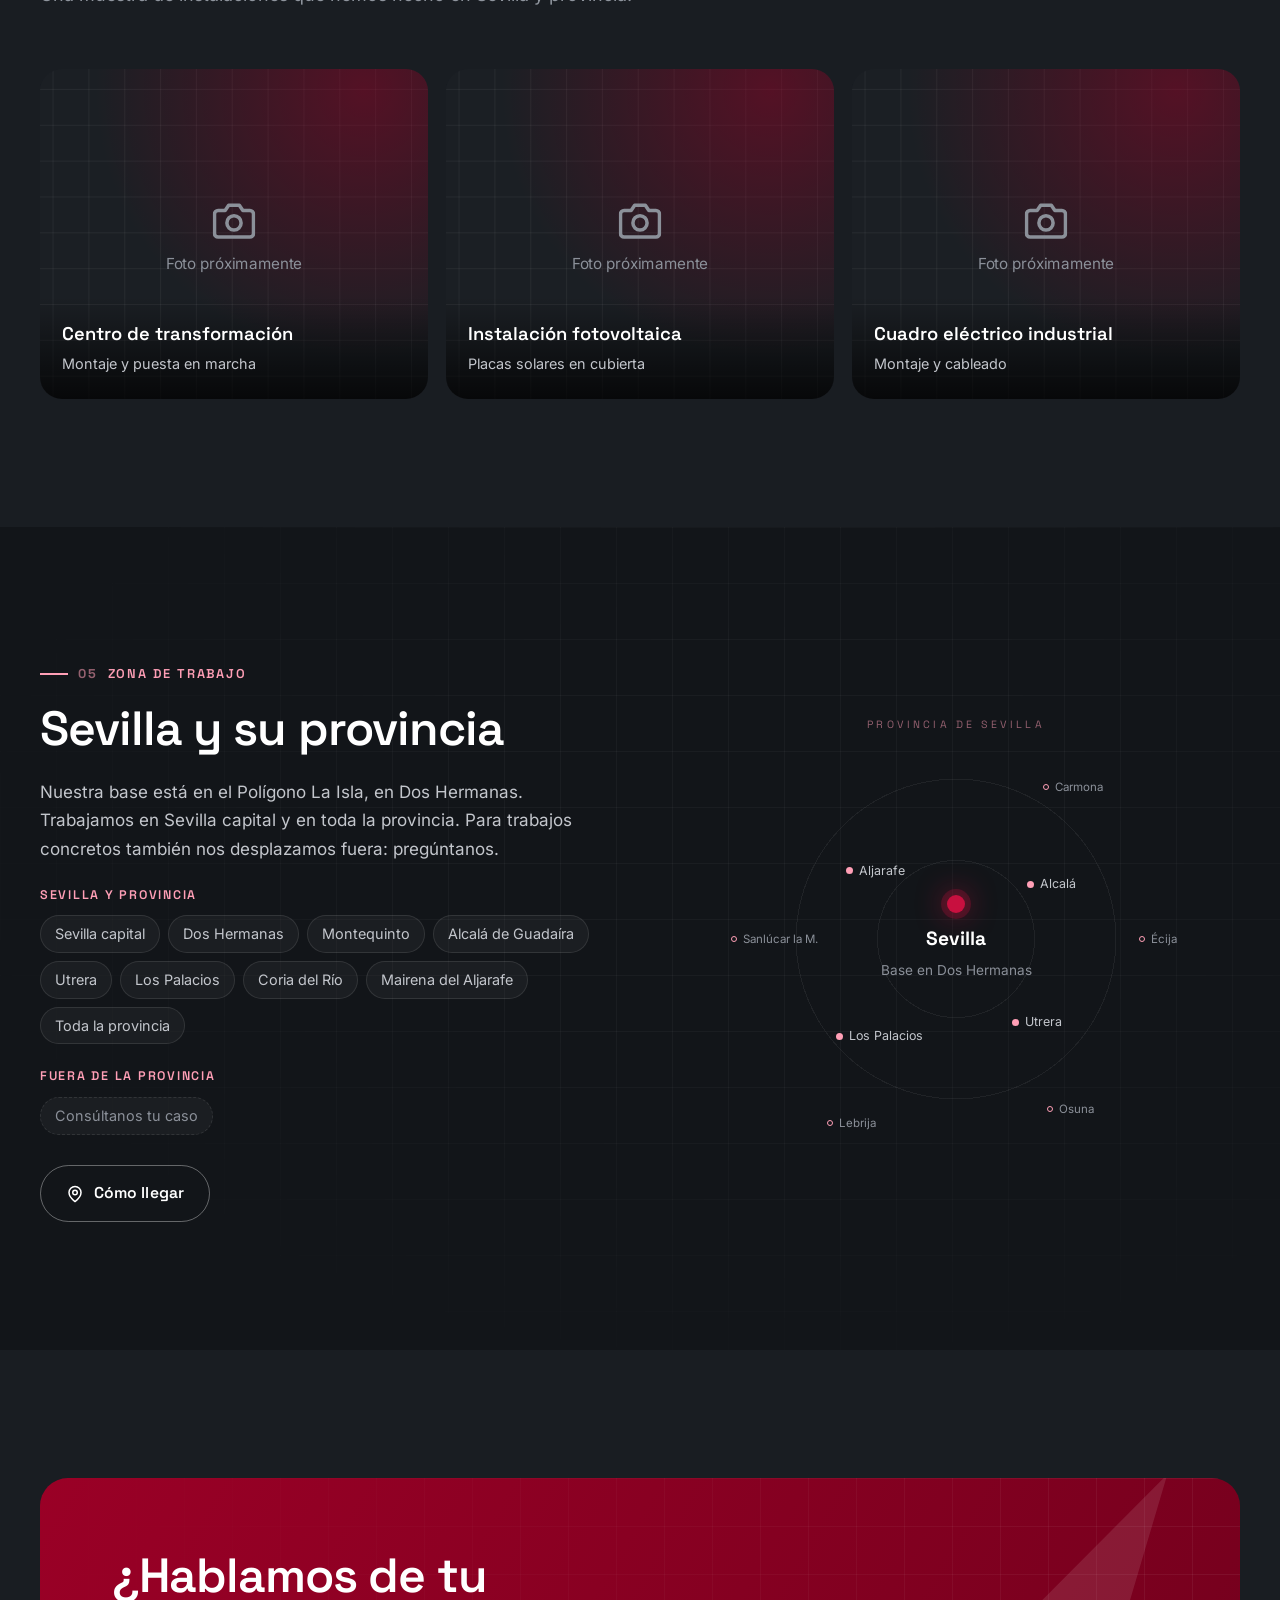
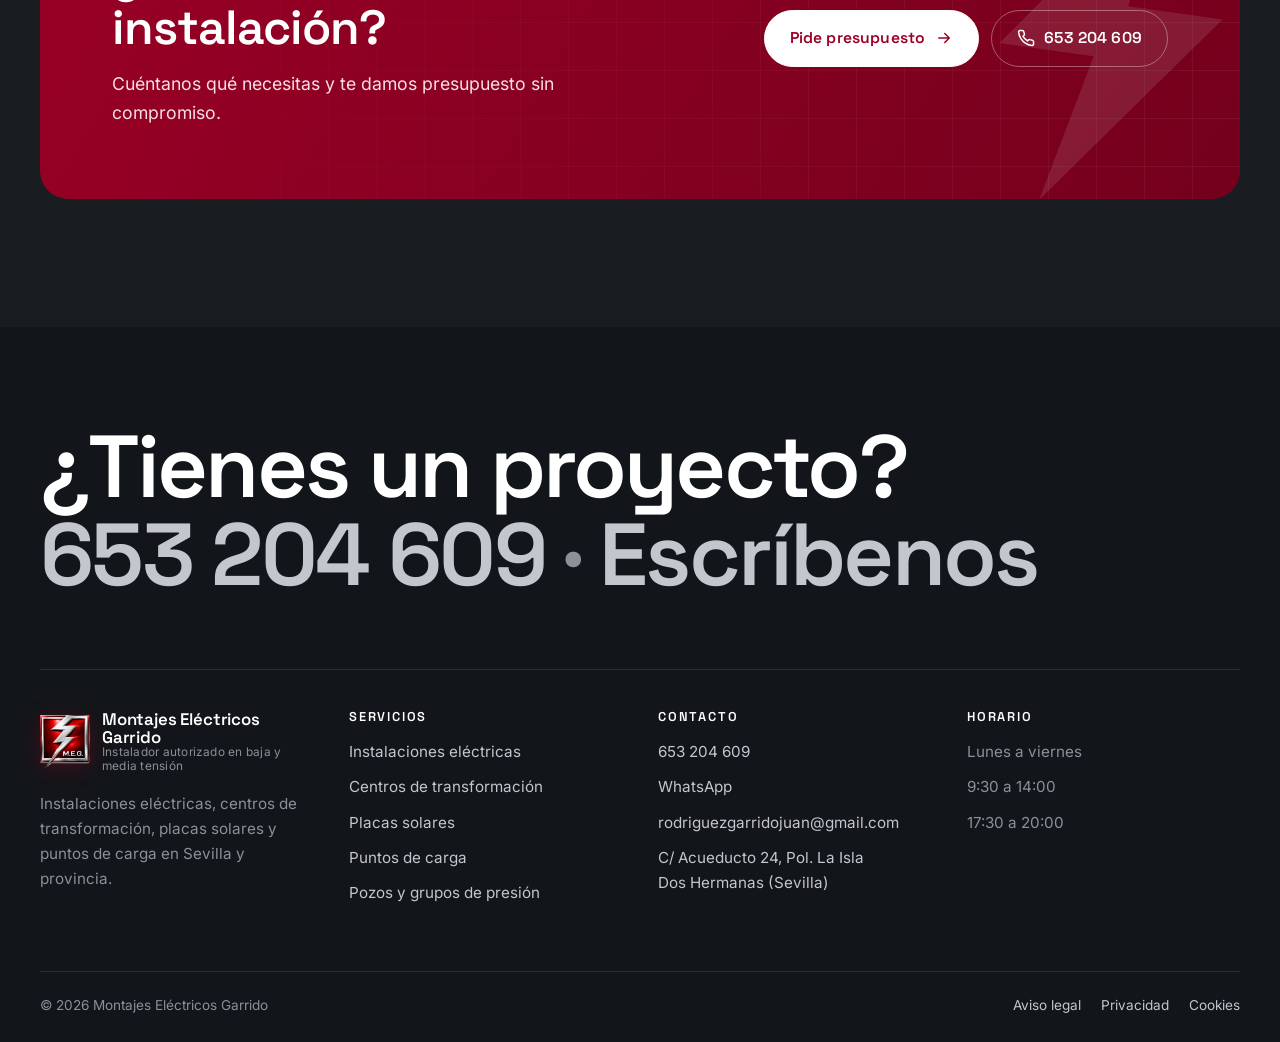
==== commit 0dde7458: "Portada: quita el aviso de abierto/cerrado (se mantiene en contacto) Co-Authored-By: Claude Opus 5.5" ====
--- a/index.html
+++ b/index.html
@@ -55,7 +55,6 @@
       <div class="contenedor">
         <div class="portada__rejilla">
           <div>
-            <p class="estado" data-estado><span class="estado__luz" aria-hidden="true"></span><span class="estado__texto">L-V · 9:30-14:00 y 17:30-20:00</span></p>
             <!-- PENDIENTE: confirmar "media" o "alta" tensión -->
             <h1>Instalador autorizado en baja y <span>media tensión</span></h1>
             <p class="portada__intro">Instalaciones eléctricas, centros de transformación, placas solares y puntos de carga en Dos Hermanas y Sevilla. Proyecto, montaje y legalización con un solo equipo.</p>
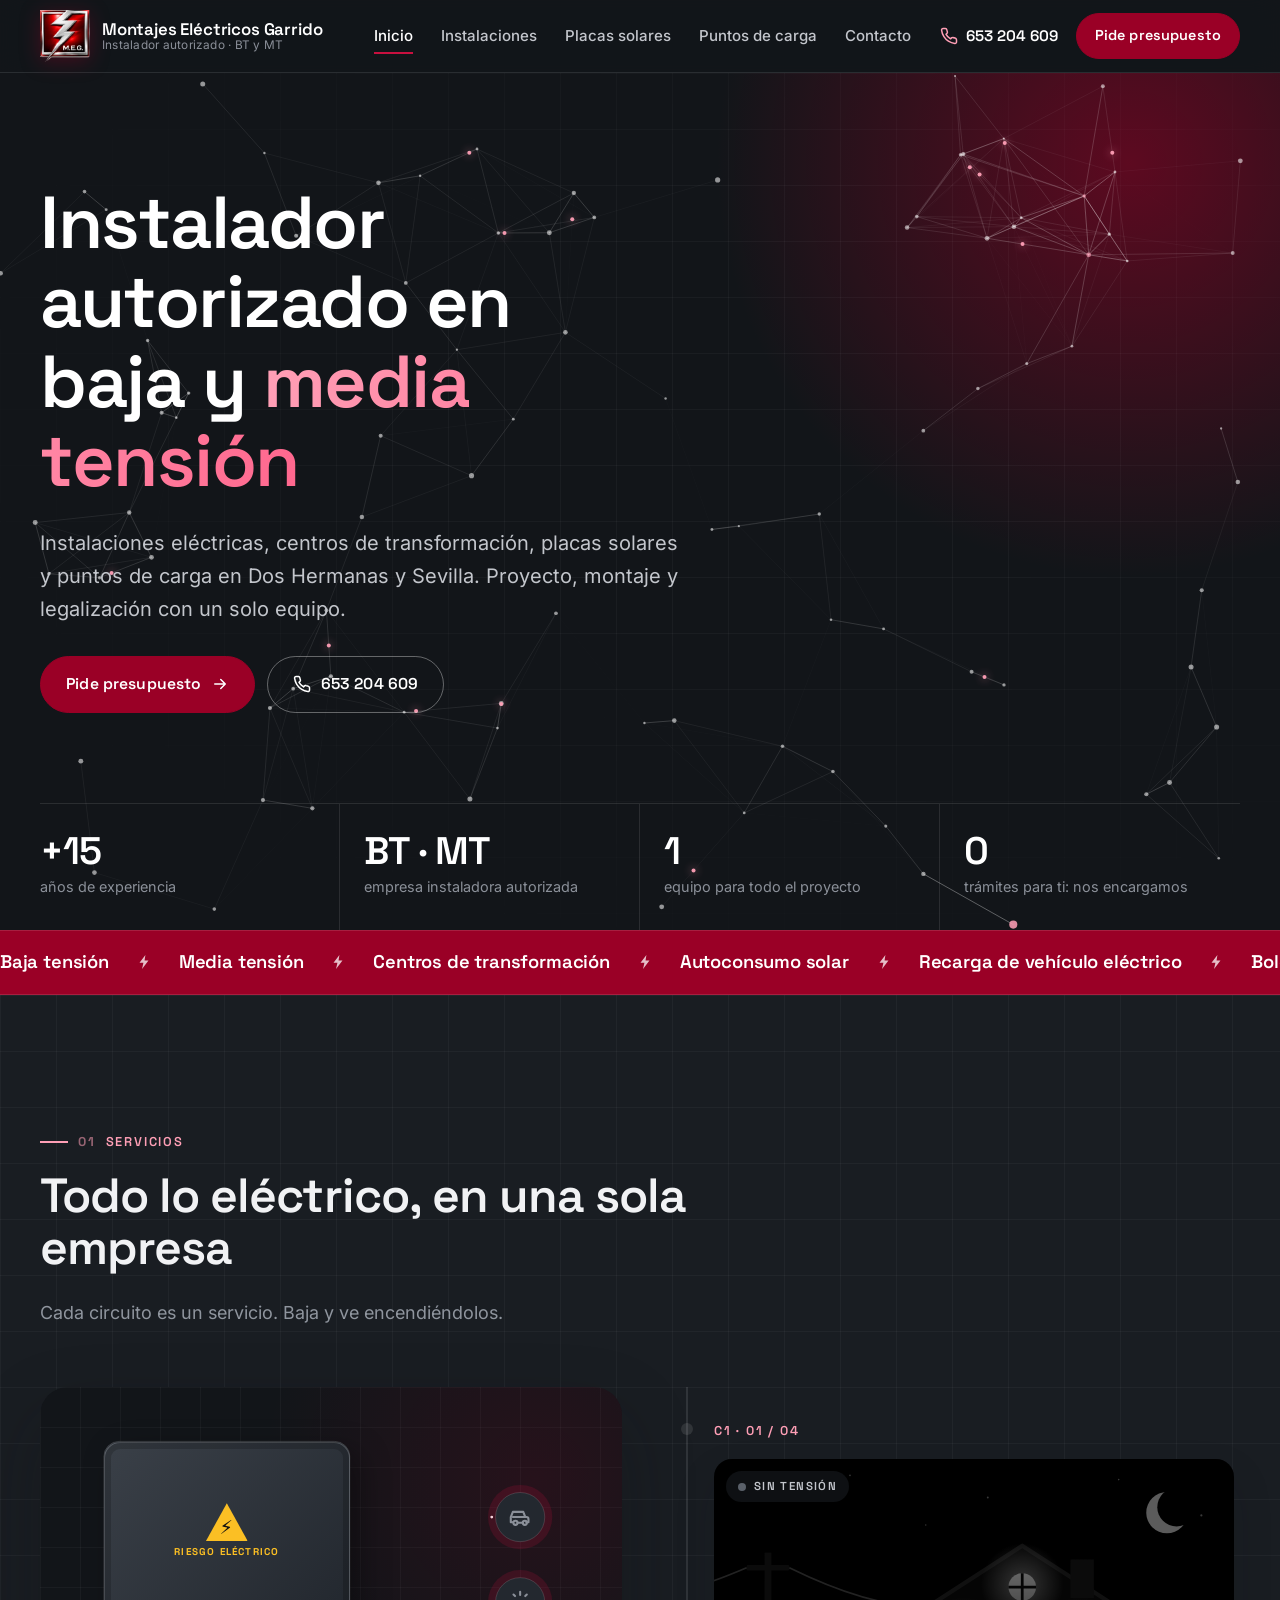
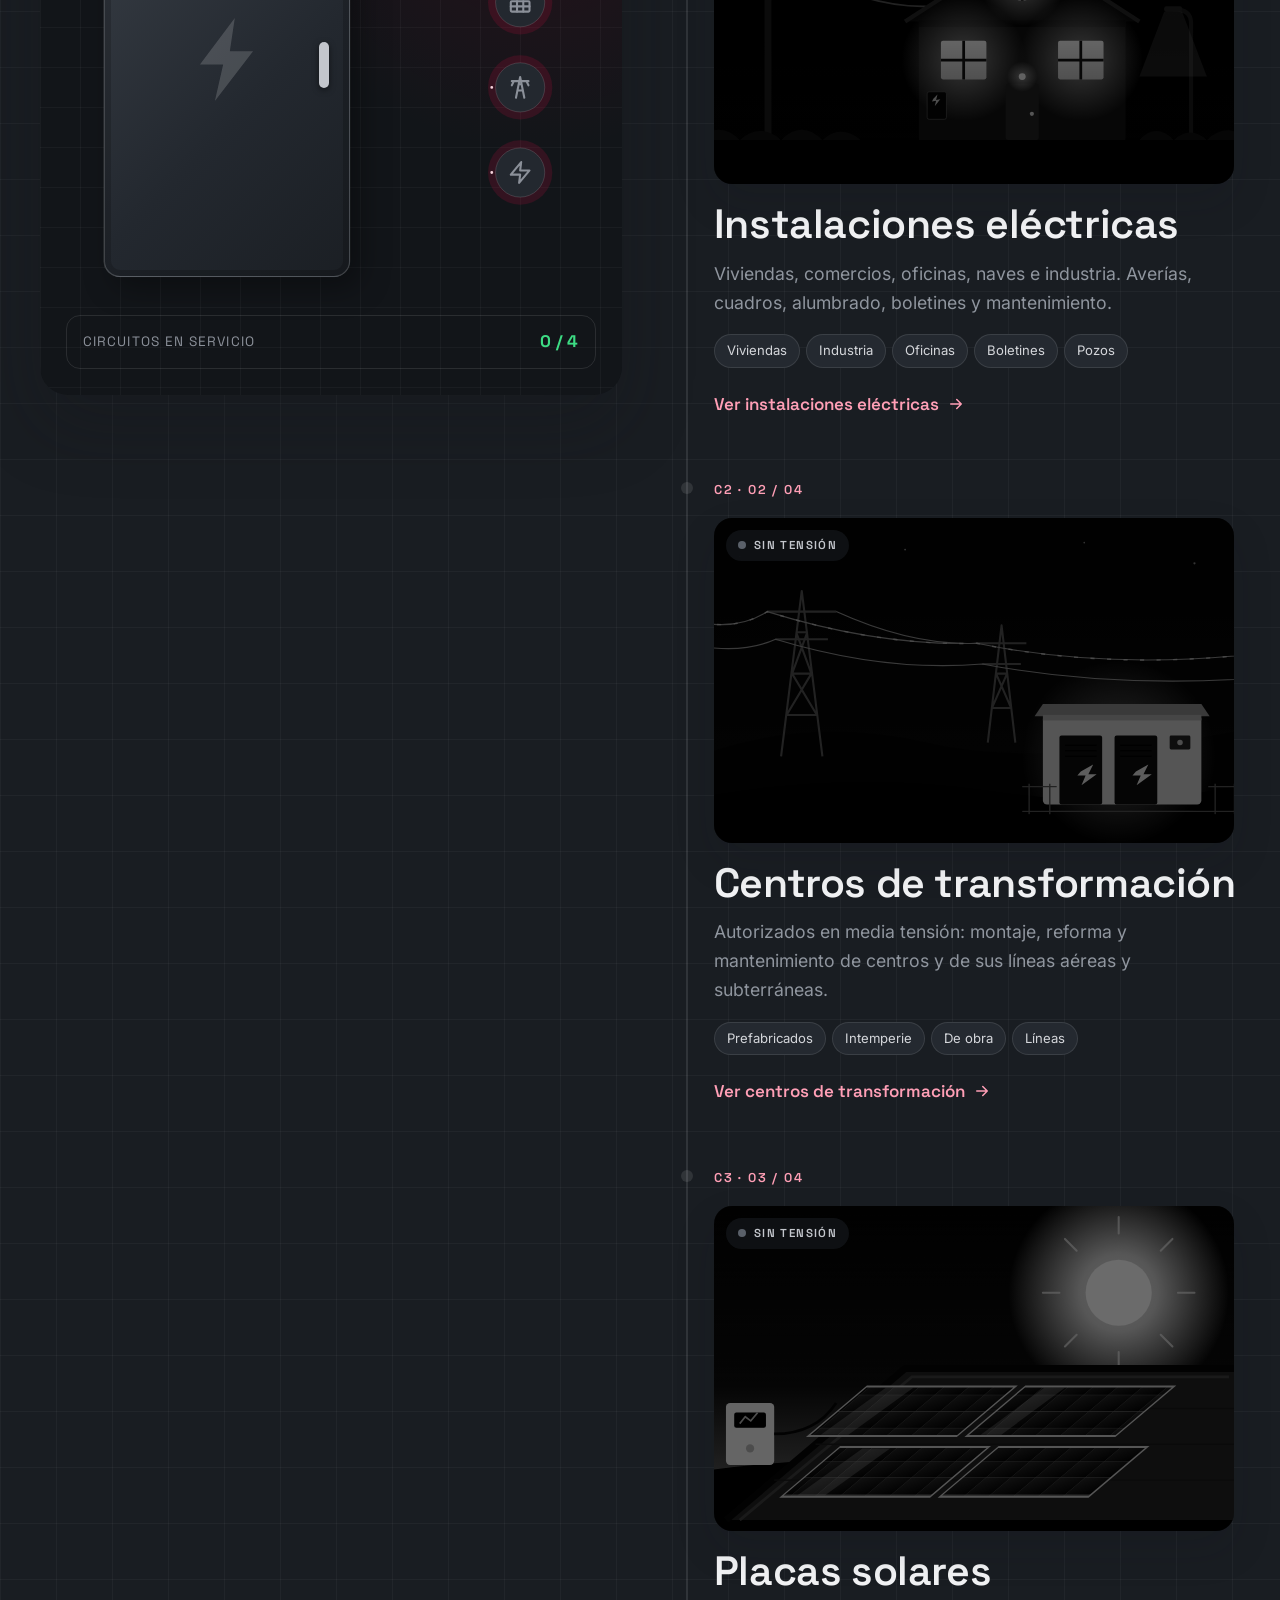
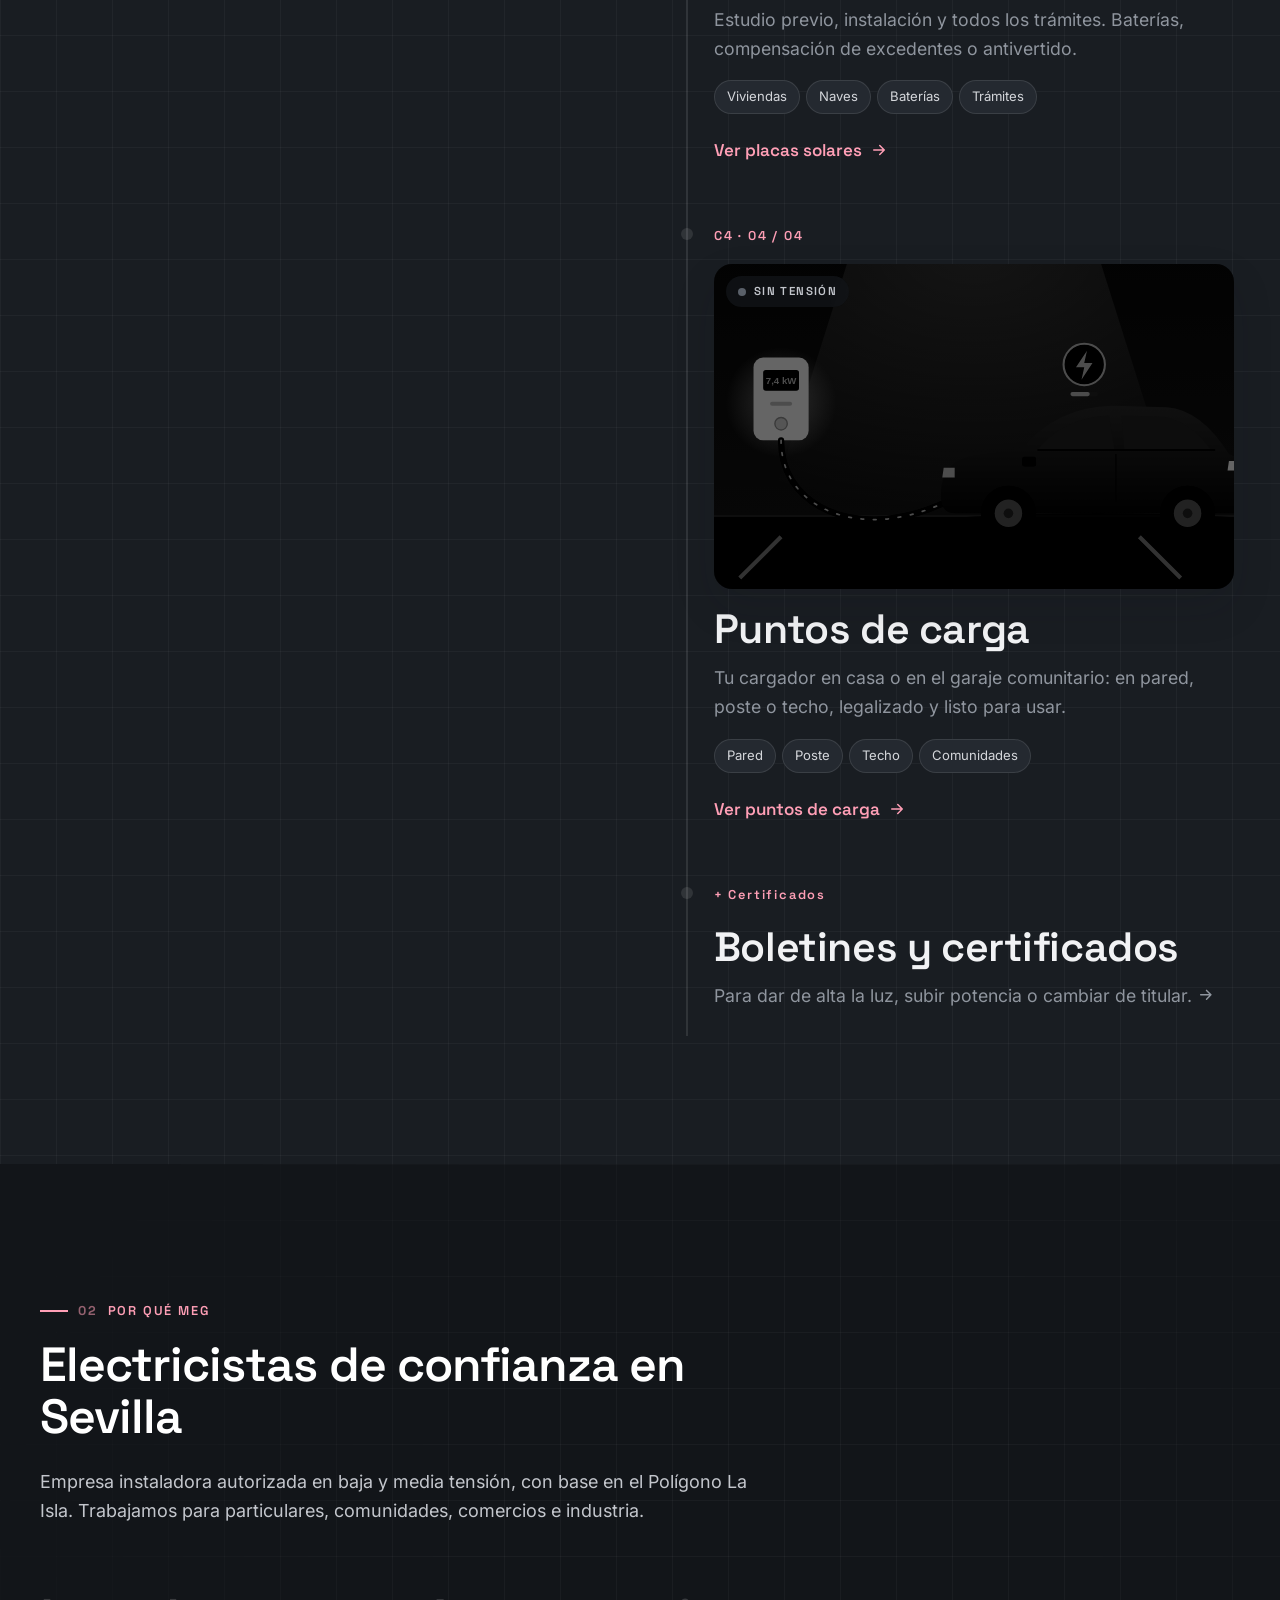
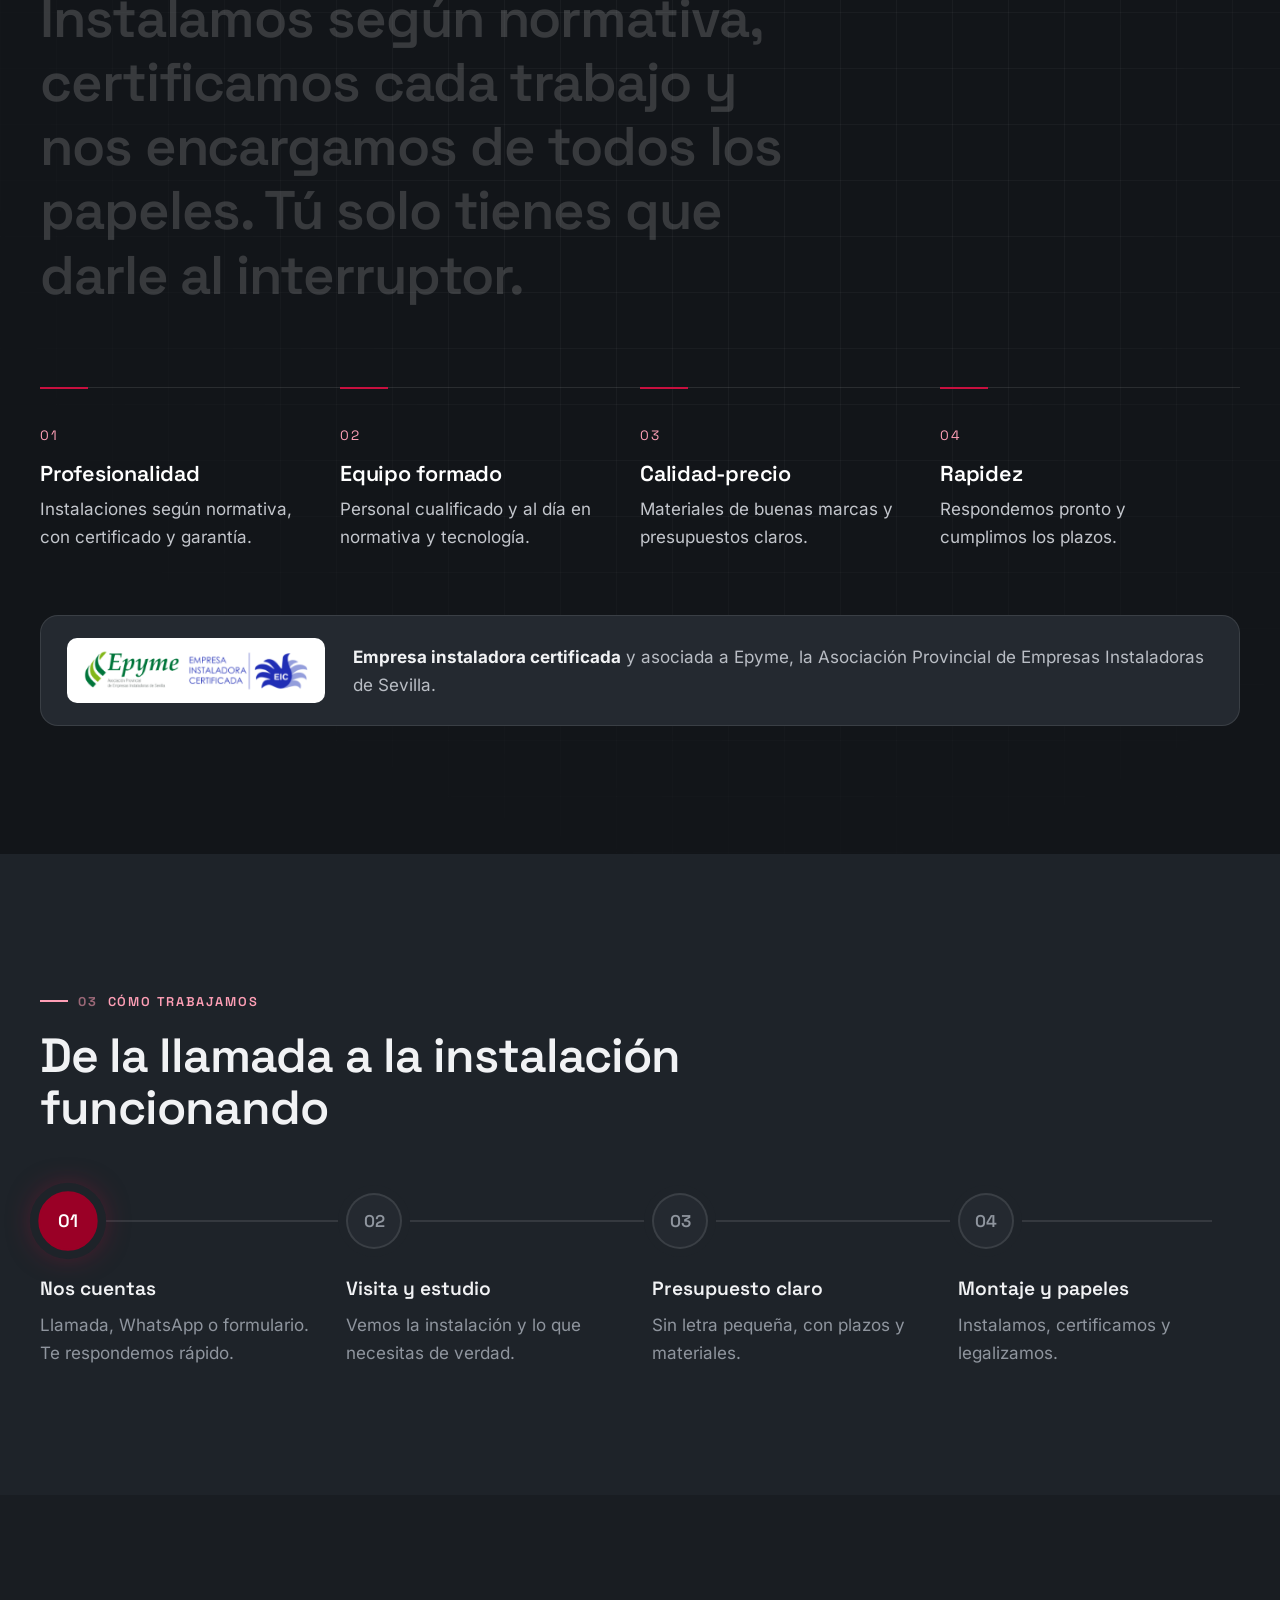
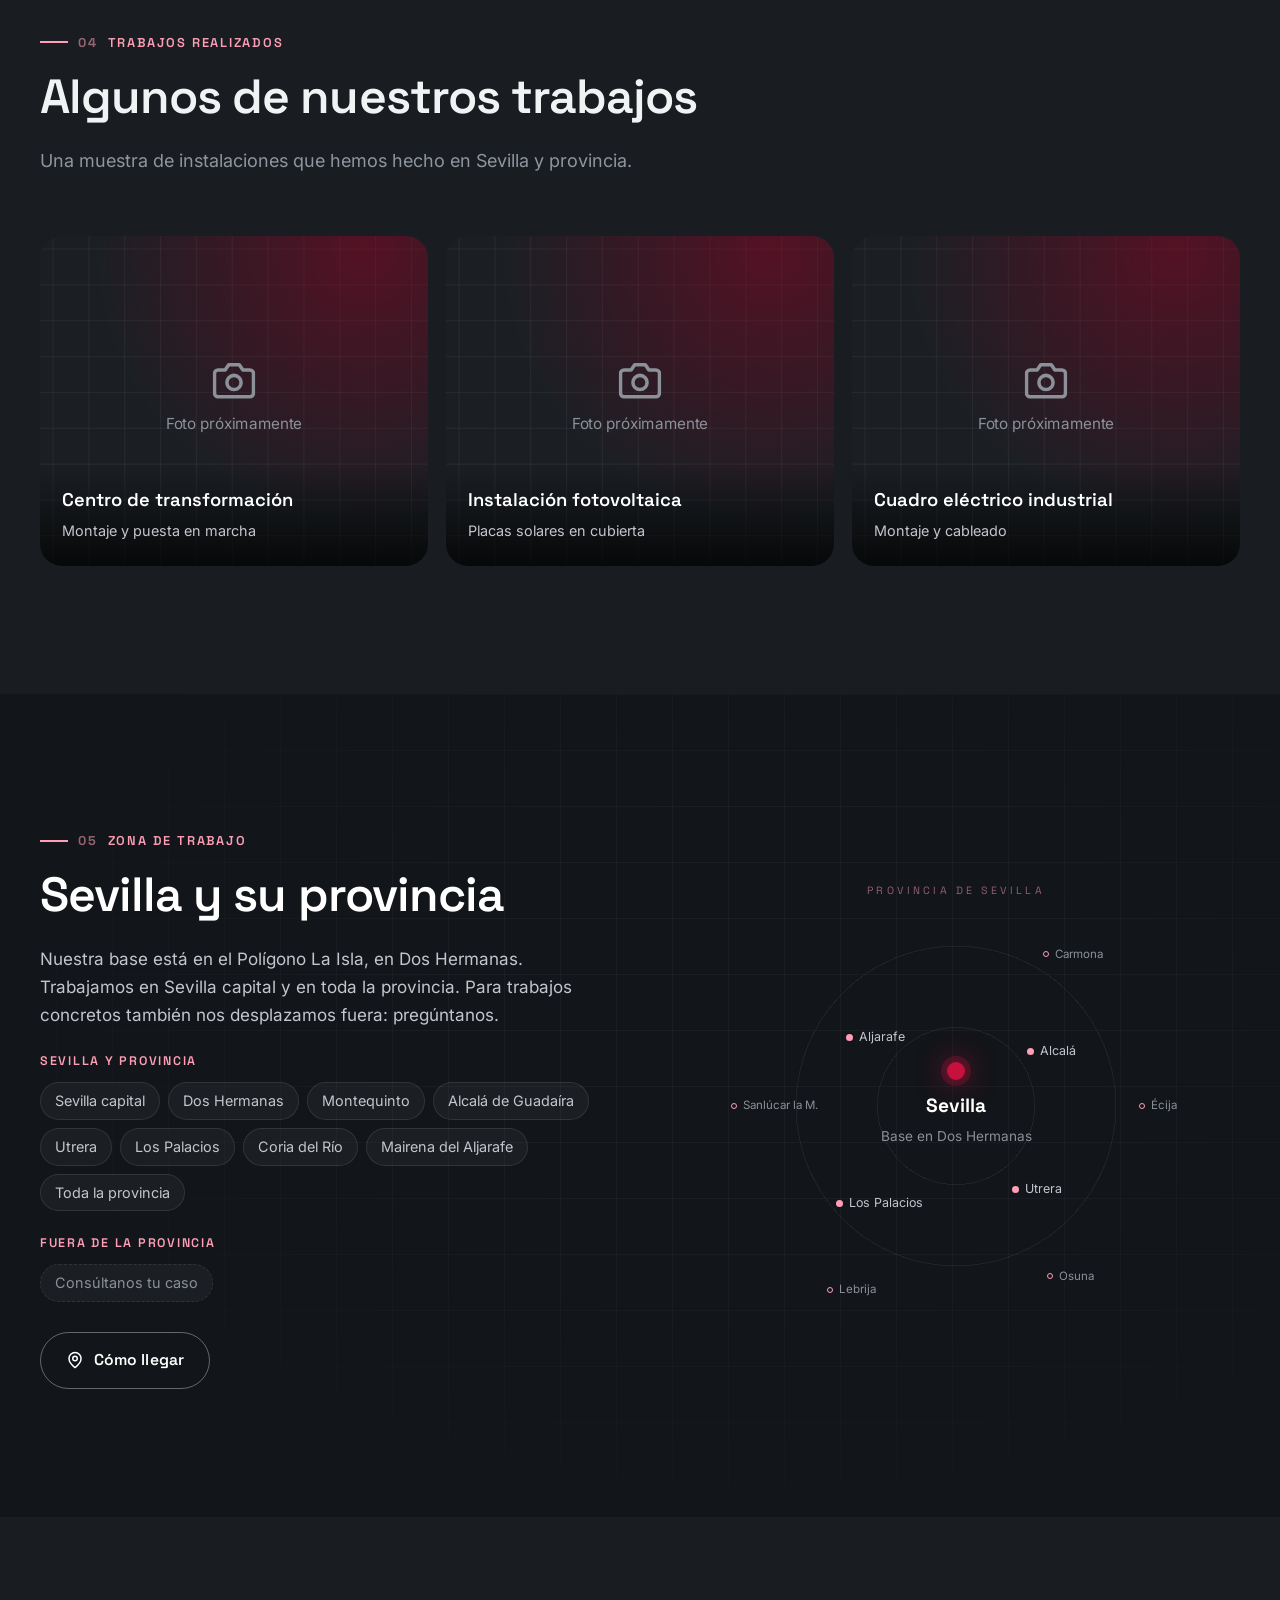
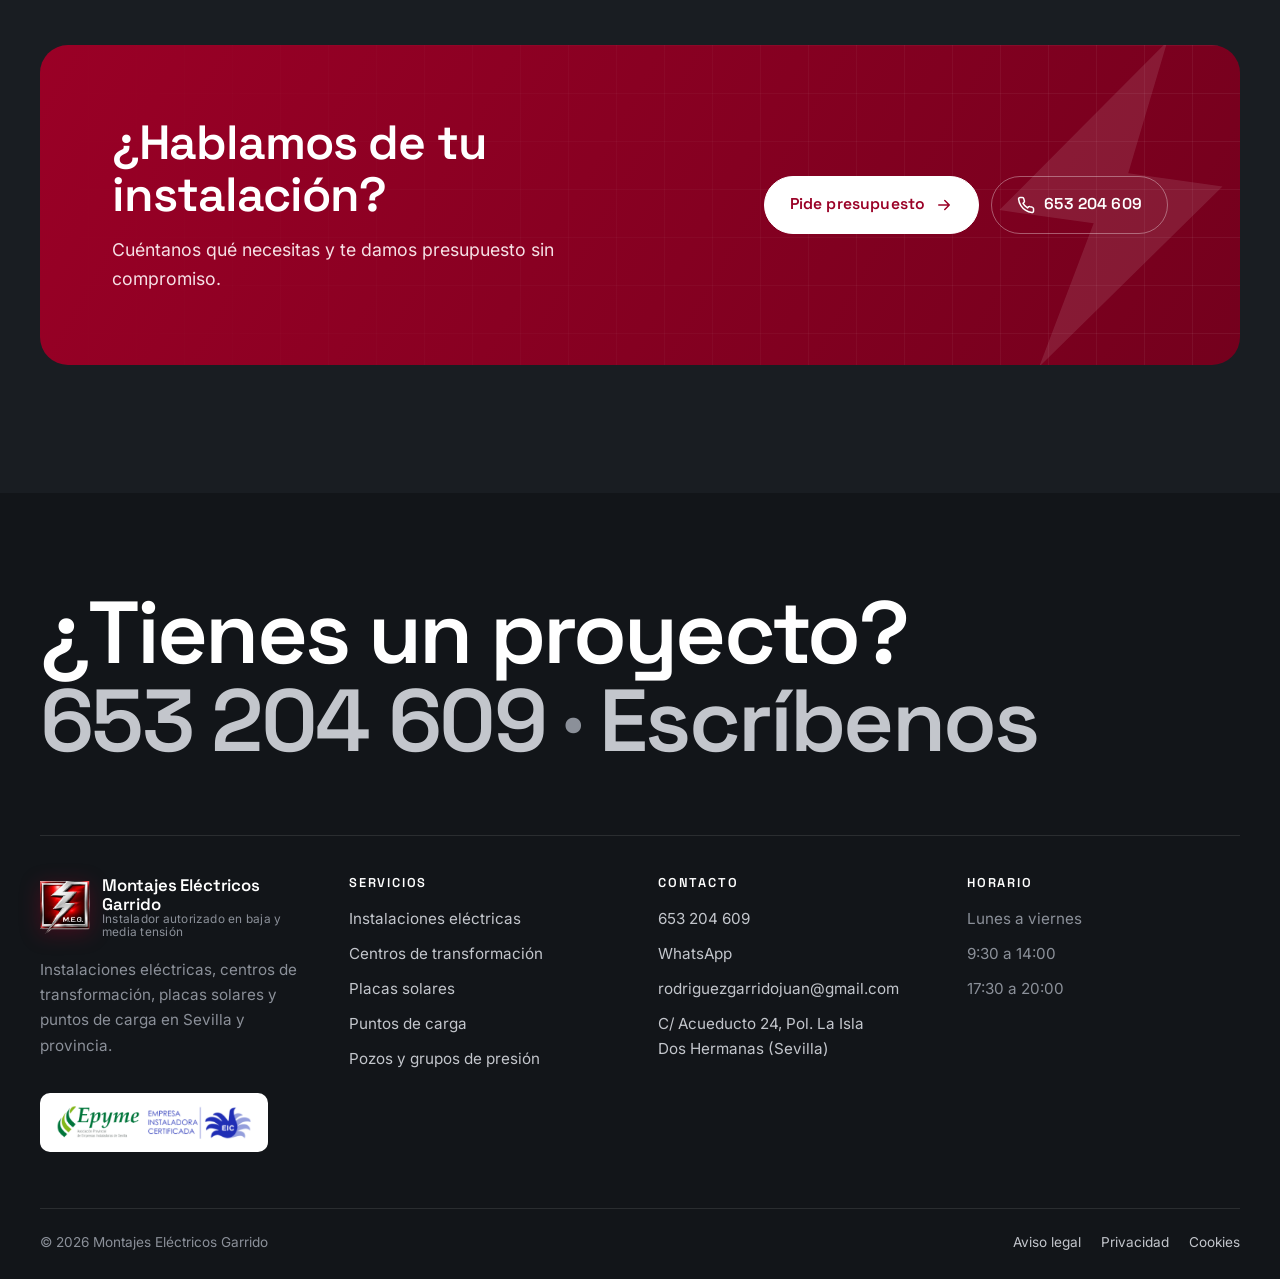
==== commit 7843c0ac: "Sello de Epyme y Empresa Instaladora Certificada en Por qué MEG y en el pie Co-Authored-By: Claude O" ====
--- a/index.html
+++ b/index.html
@@ -238,6 +238,10 @@
           <div class="ventaja"><span class="ventaja__num">03</span><h3>Calidad-precio</h3><p>Materiales de buenas marcas y presupuestos claros.</p></div>
           <div class="ventaja"><span class="ventaja__num">04</span><h3>Rapidez</h3><p>Respondemos pronto y cumplimos los plazos.</p></div>
         </div>
+        <div class="sellos">
+          <div class="sello"><img src="assets/img/epyme-eic.png" alt="Epyme, Asociación Provincial de Empresas Instaladoras de Sevilla. Empresa Instaladora Certificada (EIC)" width="272" height="53" loading="lazy"></div>
+          <p><strong>Empresa instaladora certificada</strong> y asociada a Epyme, la Asociación Provincial de Empresas Instaladoras de Sevilla.</p>
+        </div>
       </div>
     </section>
 
@@ -336,6 +340,7 @@
             </span>
           </a>
           <p style="margin-top:18px">Instalaciones eléctricas, centros de transformación, placas solares y puntos de carga en Sevilla y provincia.</p>
+          <div class="sello sello--pie"><img src="assets/img/epyme-eic.png" alt="Epyme, Asociación Provincial de Empresas Instaladoras de Sevilla. Empresa Instaladora Certificada (EIC)" width="272" height="53" loading="lazy"></div>
         </div>
         <div>
           <h3>Servicios</h3>
--- a/assets/css/styles.css
+++ b/assets/css/styles.css
@@ -1066,3 +1066,12 @@
 /* Sin tensión aguas arriba: la palanca sigue arriba pero en gris */
 .cv:not(.on) .cv__ranura[aria-pressed="true"] .cv__palanca { background: linear-gradient(180deg, #4a5059, #33373d); }
 .cv:not(.on) { filter: saturate(0.6) brightness(0.92); }
+
+/* Sello Epyme / Empresa Instaladora Certificada */
+.sellos { display: flex; flex-wrap: wrap; align-items: center; gap: 20px 28px; margin-top: clamp(36px, 5vw, 56px); padding: 22px 26px; border-radius: 18px; background: var(--superficie); border: 1px solid var(--borde); }
+.sellos p { margin: 0; flex: 1 1 260px; color: var(--texto); }
+.sellos strong { color: var(--tinta); }
+.sello { display: inline-flex; padding: 10px 14px; border-radius: 10px; background: #fff; }
+.sello img { display: block; width: 230px; max-width: 100%; height: auto; }
+.sello--pie { margin-top: 20px; }
+.sello--pie img { width: 200px; }
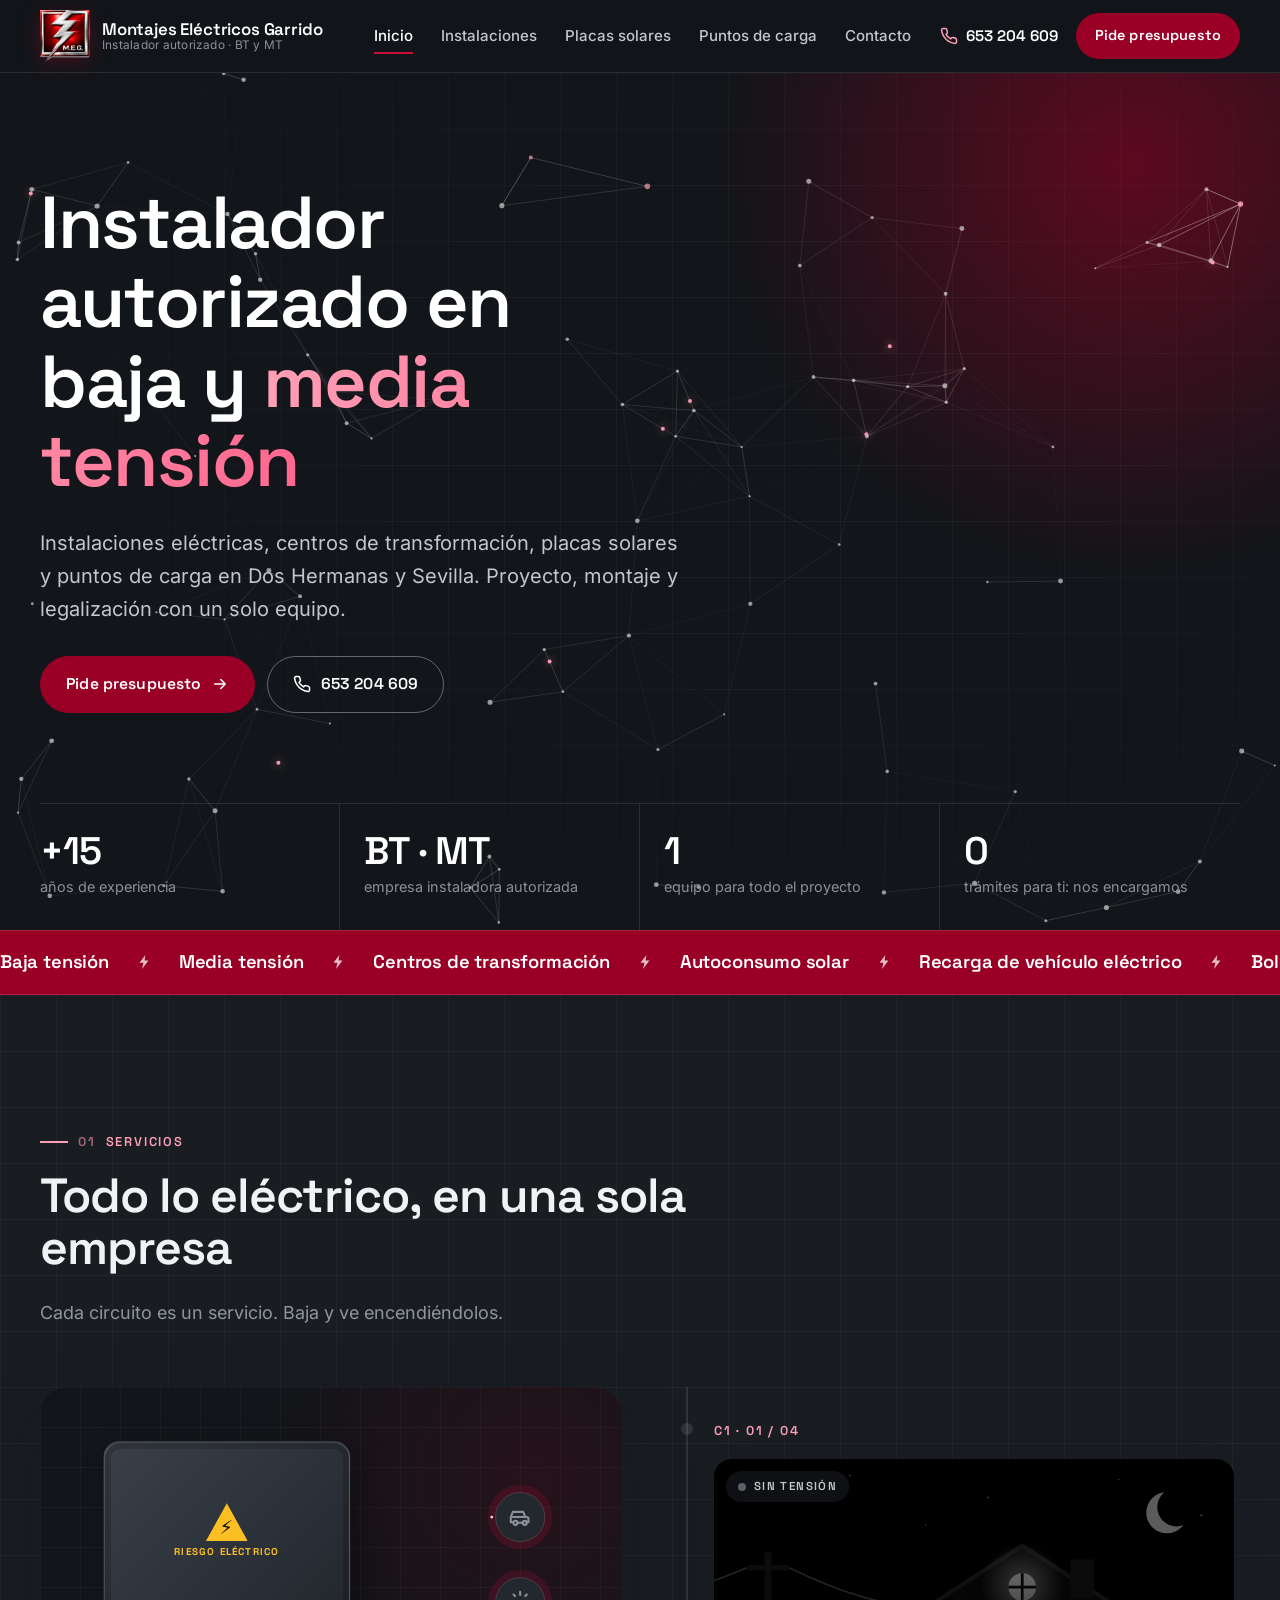
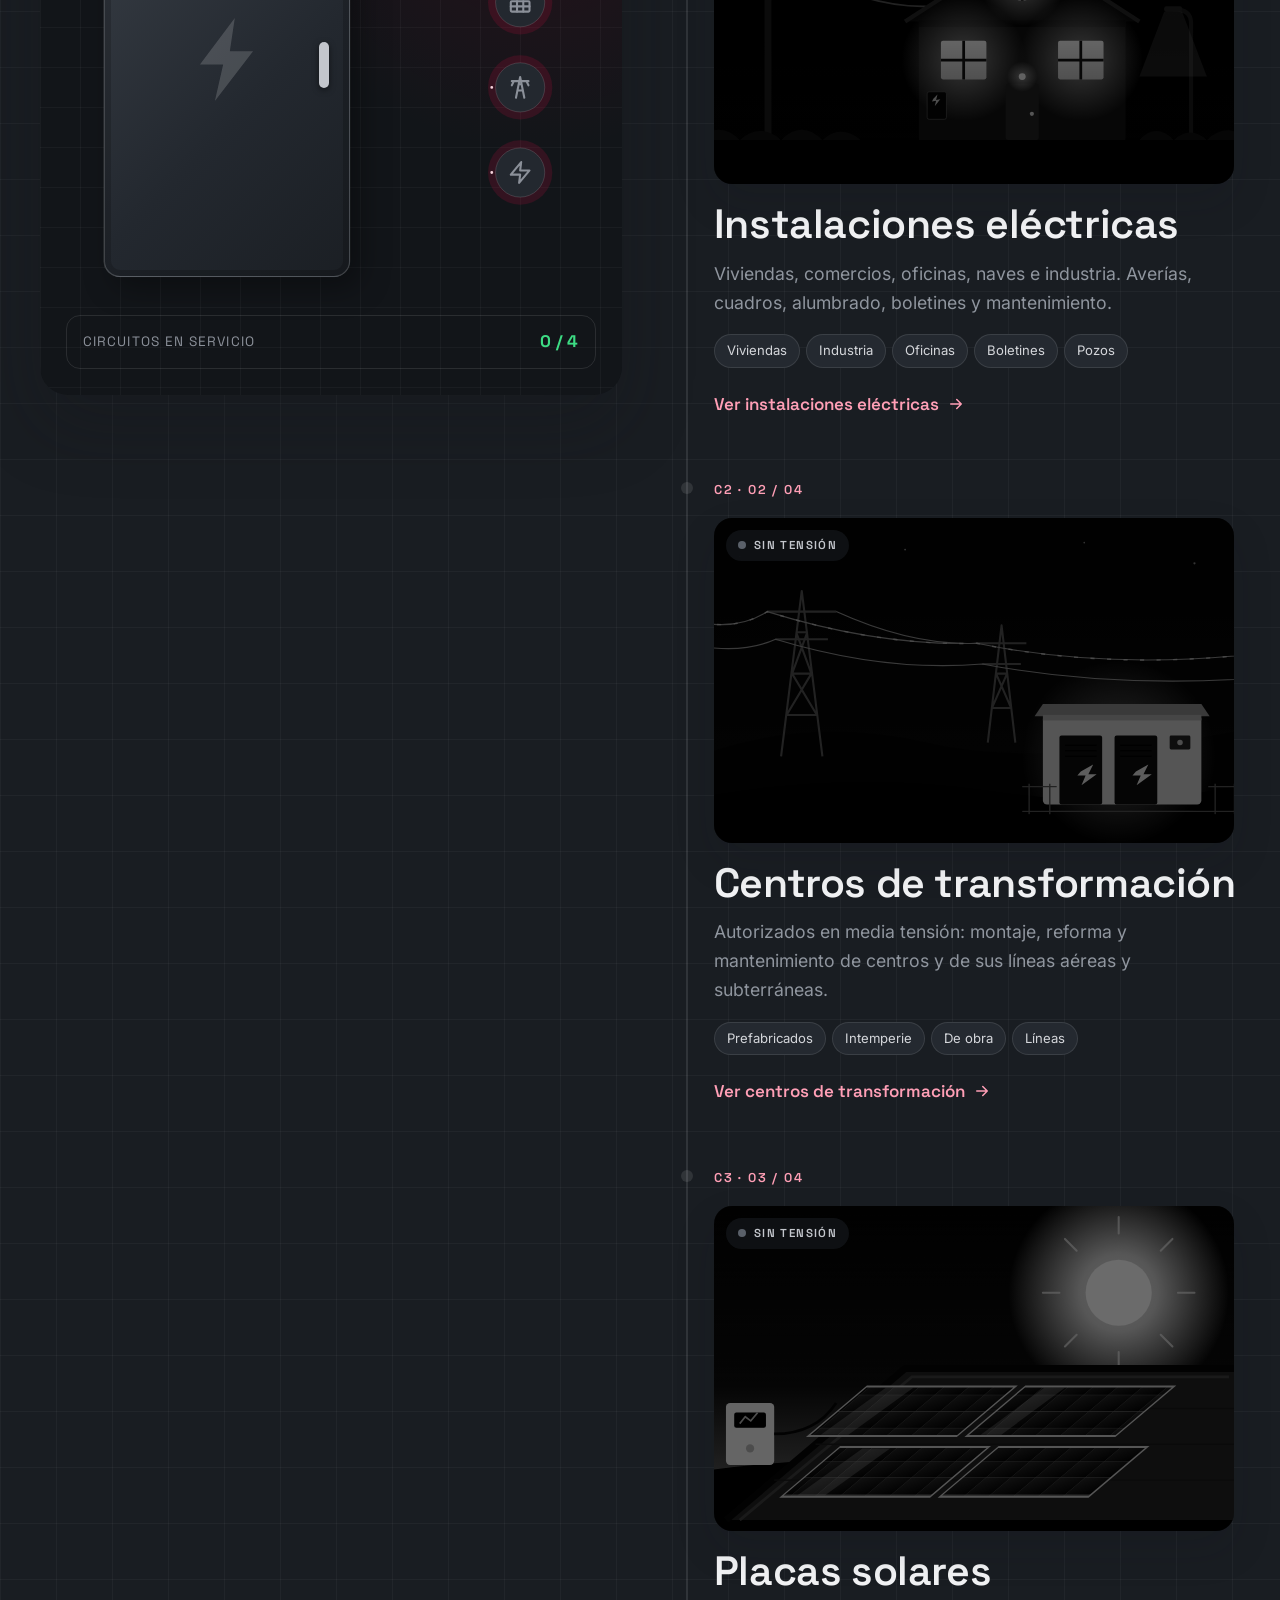
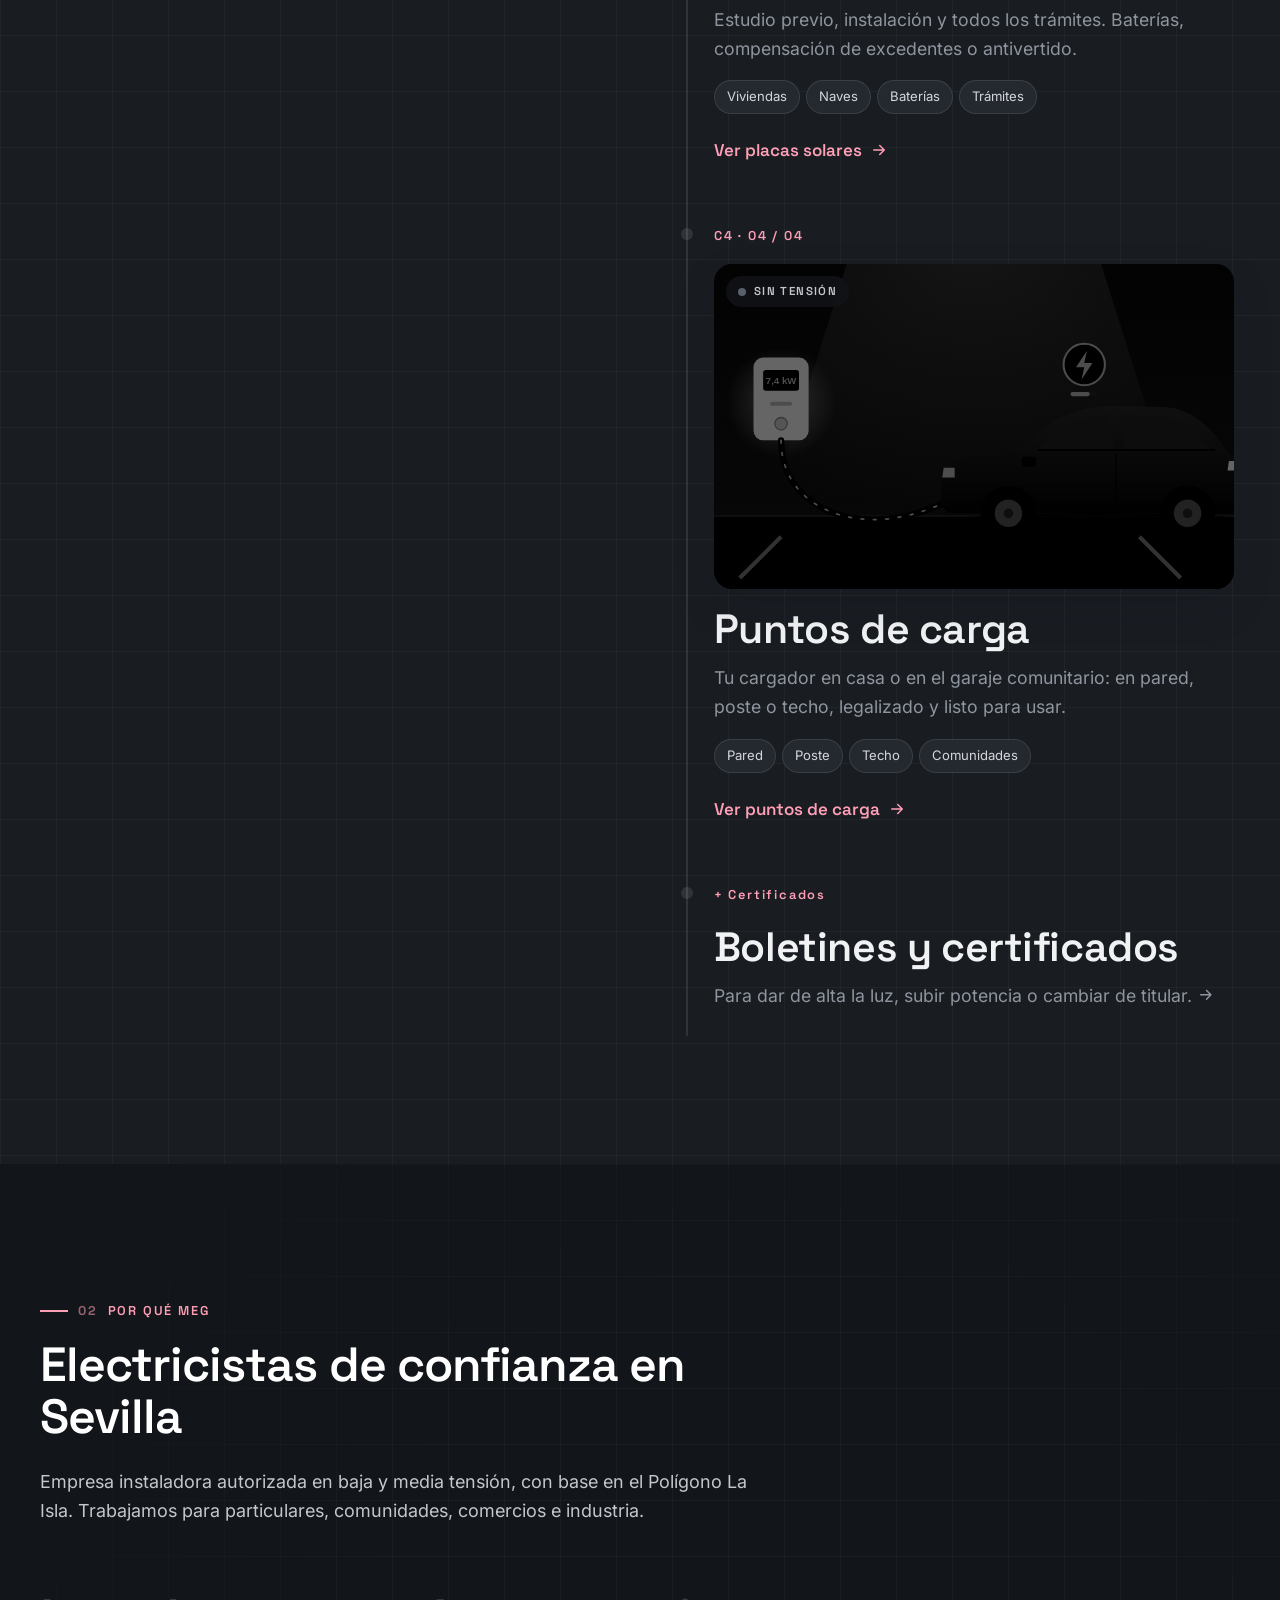
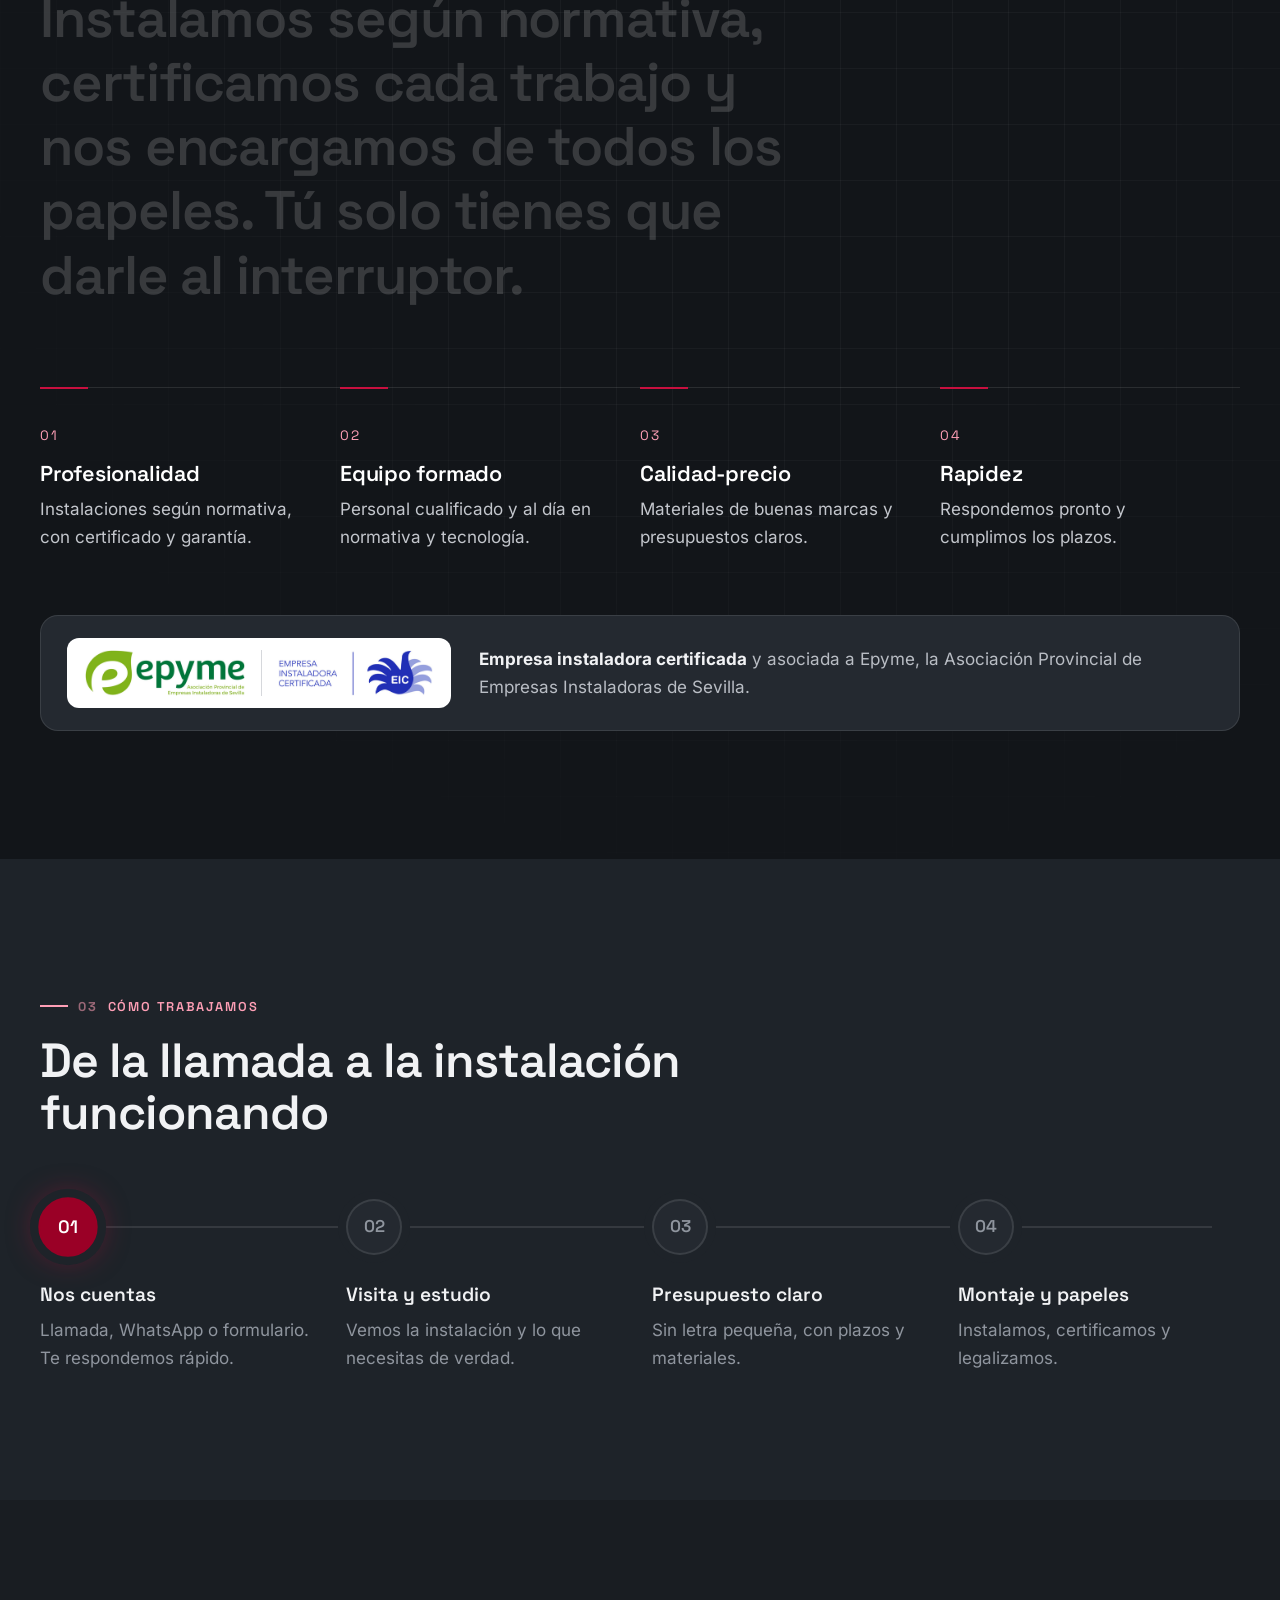
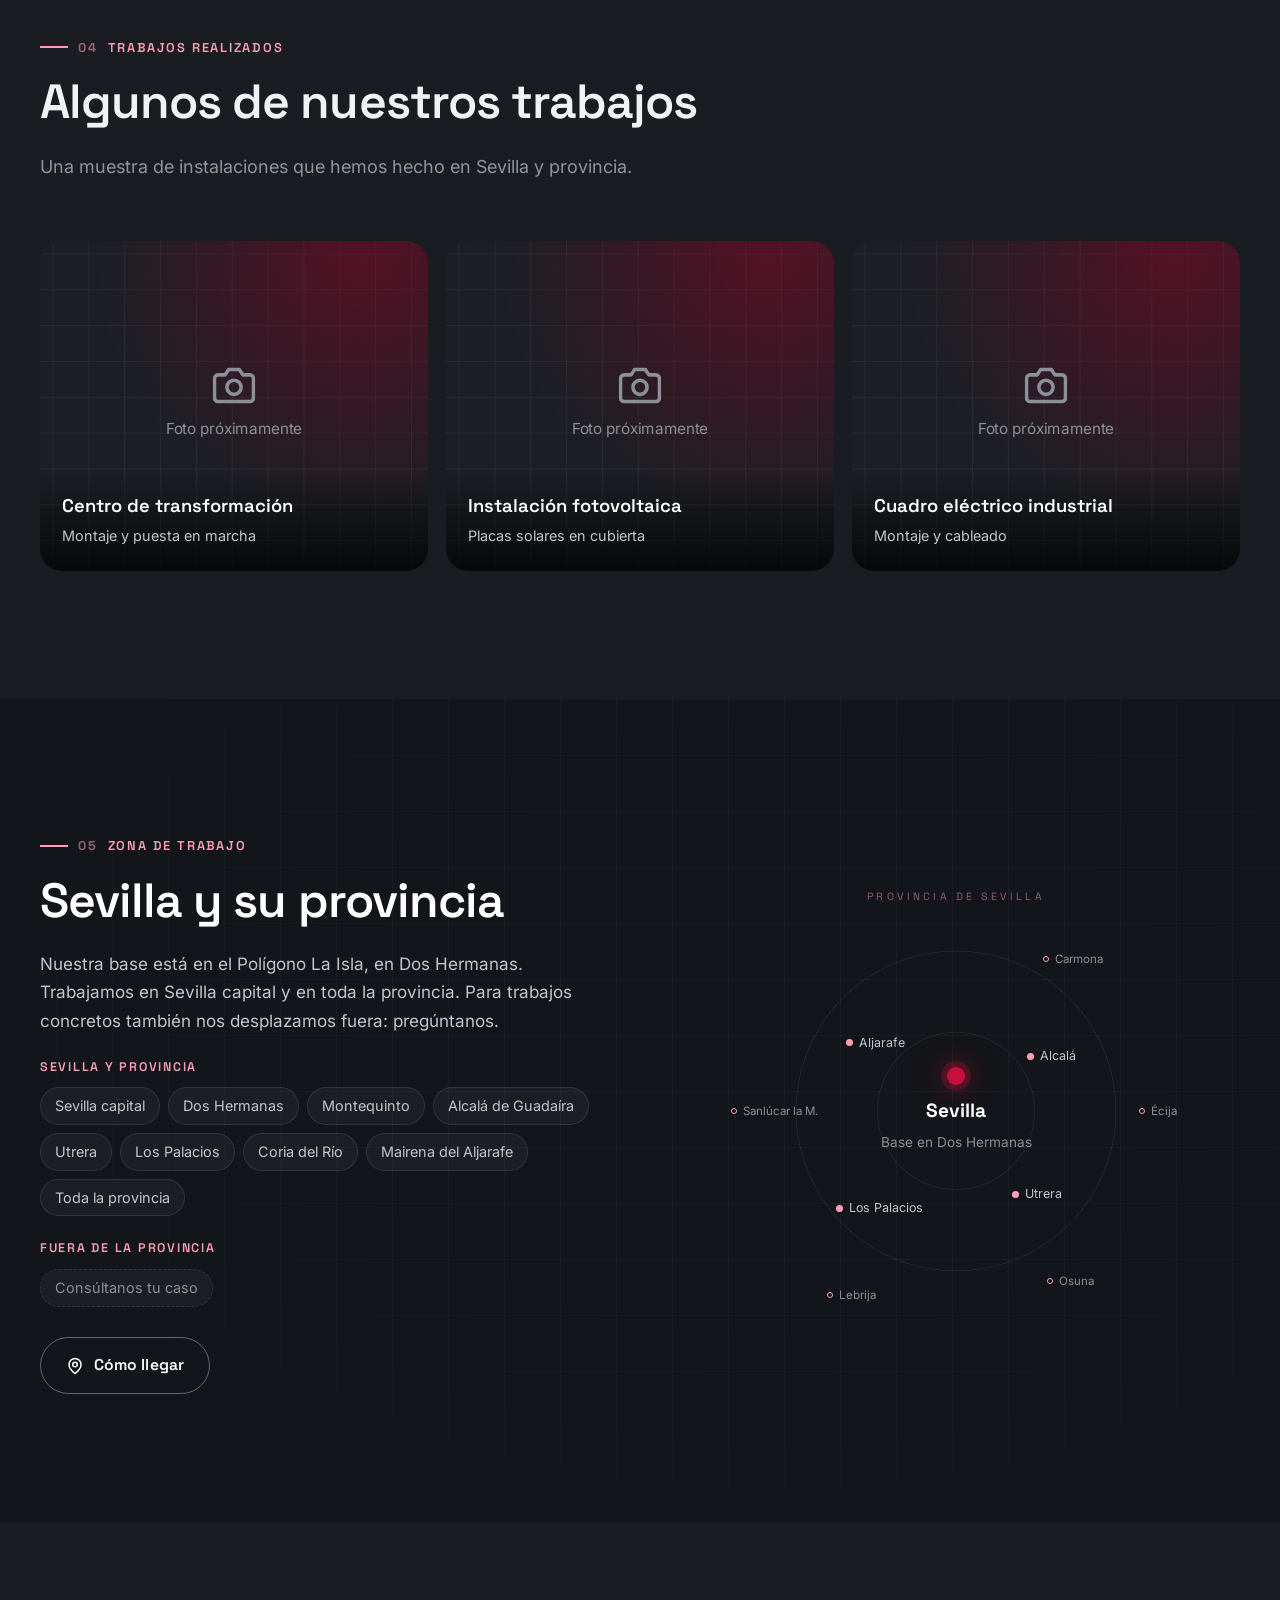
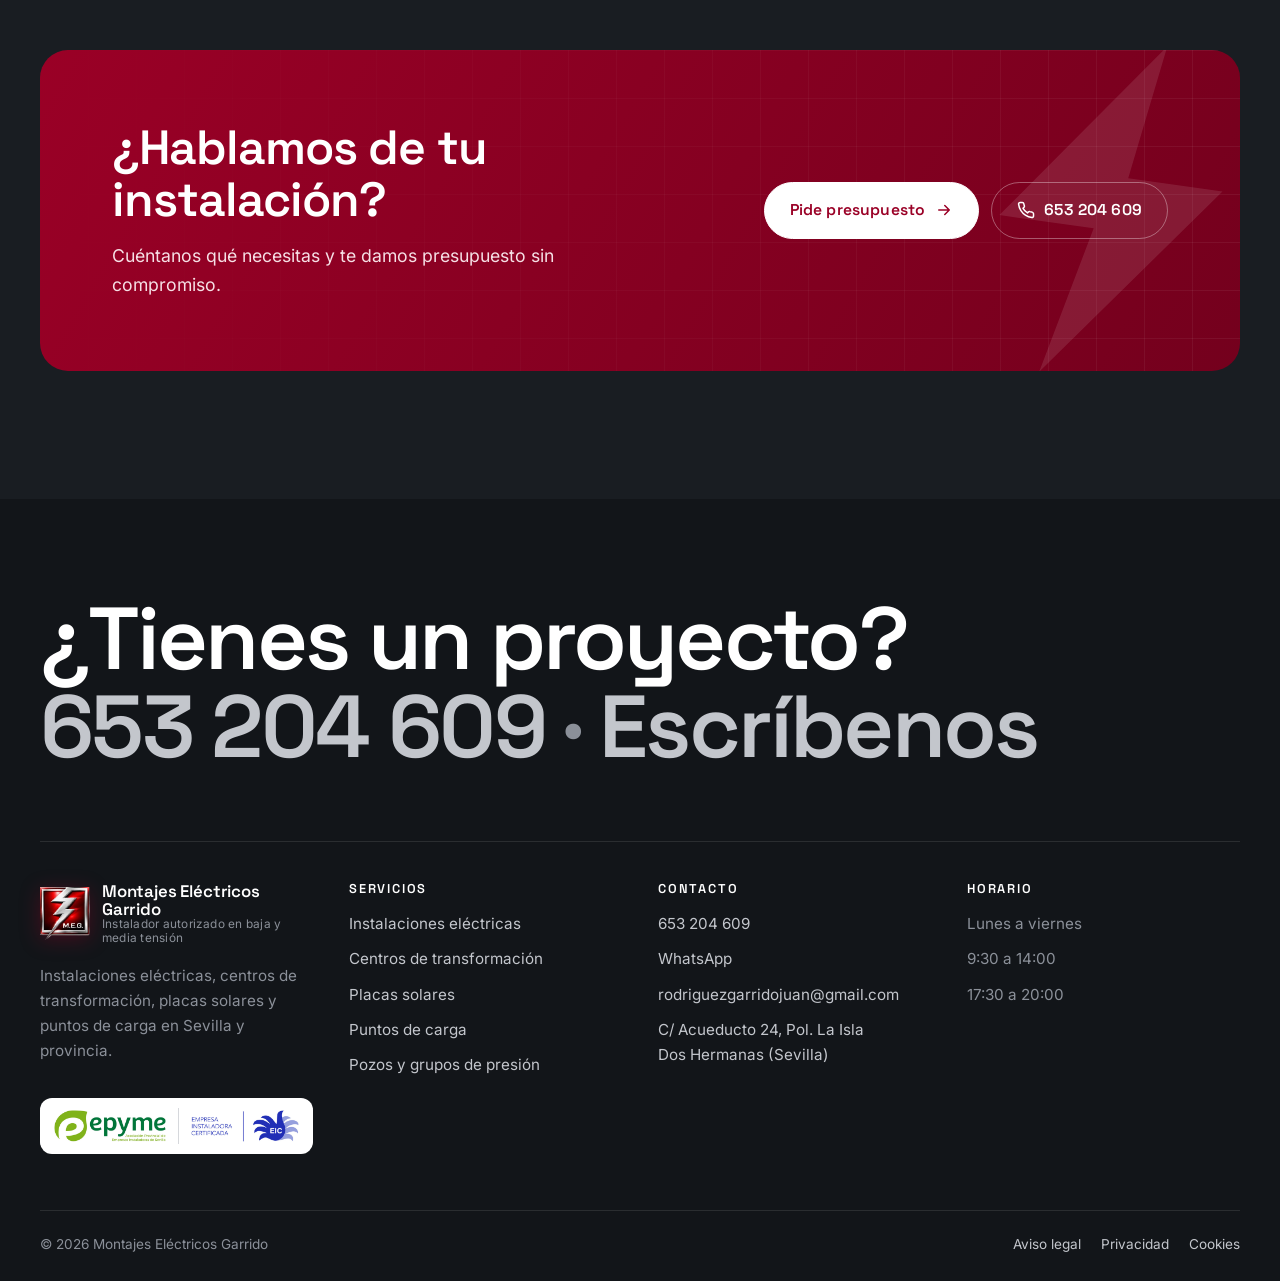
==== commit 2b5aecc4: "Sellos de Epyme y EIC en buena calidad Co-Authored-By: Claude Opus 5.5 <noreply@anthropic.com> Claud" ====
--- a/index.html
+++ b/index.html
@@ -239,7 +239,7 @@
           <div class="ventaja"><span class="ventaja__num">04</span><h3>Rapidez</h3><p>Respondemos pronto y cumplimos los plazos.</p></div>
         </div>
         <div class="sellos">
-          <div class="sello"><img src="assets/img/epyme-eic.png" alt="Epyme, Asociación Provincial de Empresas Instaladoras de Sevilla. Empresa Instaladora Certificada (EIC)" width="272" height="53" loading="lazy"></div>
+          <div class="sello"><img src="assets/img/sello-epyme.png" alt="Epyme, Asociación Provincial de Empresas Instaladoras de Sevilla" width="390" height="112" loading="lazy"><i></i><img src="assets/img/sello-eic.png" alt="Empresa Instaladora Certificada (EIC)" width="377" height="112" loading="lazy"></div>
           <p><strong>Empresa instaladora certificada</strong> y asociada a Epyme, la Asociación Provincial de Empresas Instaladoras de Sevilla.</p>
         </div>
       </div>
@@ -340,7 +340,7 @@
             </span>
           </a>
           <p style="margin-top:18px">Instalaciones eléctricas, centros de transformación, placas solares y puntos de carga en Sevilla y provincia.</p>
-          <div class="sello sello--pie"><img src="assets/img/epyme-eic.png" alt="Epyme, Asociación Provincial de Empresas Instaladoras de Sevilla. Empresa Instaladora Certificada (EIC)" width="272" height="53" loading="lazy"></div>
+          <div class="sello sello--pie"><img src="assets/img/sello-epyme.png" alt="Epyme, Asociación Provincial de Empresas Instaladoras de Sevilla" width="390" height="112" loading="lazy"><i></i><img src="assets/img/sello-eic.png" alt="Empresa Instaladora Certificada (EIC)" width="377" height="112" loading="lazy"></div>
         </div>
         <div>
           <h3>Servicios</h3>
--- a/assets/css/styles.css
+++ b/assets/css/styles.css
@@ -1067,11 +1067,13 @@
 .cv:not(.on) .cv__ranura[aria-pressed="true"] .cv__palanca { background: linear-gradient(180deg, #4a5059, #33373d); }
 .cv:not(.on) { filter: saturate(0.6) brightness(0.92); }
 
-/* Sello Epyme / Empresa Instaladora Certificada */
+/* Sellos Epyme / Empresa Instaladora Certificada */
 .sellos { display: flex; flex-wrap: wrap; align-items: center; gap: 20px 28px; margin-top: clamp(36px, 5vw, 56px); padding: 22px 26px; border-radius: 18px; background: var(--superficie); border: 1px solid var(--borde); }
 .sellos p { margin: 0; flex: 1 1 260px; color: var(--texto); }
 .sellos strong { color: var(--tinta); }
-.sello { display: inline-flex; padding: 10px 14px; border-radius: 10px; background: #fff; }
-.sello img { display: block; width: 230px; max-width: 100%; height: auto; }
-.sello--pie { margin-top: 20px; }
-.sello--pie img { width: 200px; }
+.sello { display: inline-flex; align-items: center; gap: 16px; padding: 12px 18px; border-radius: 12px; background: #fff; max-width: 100%; }
+.sello img { display: block; height: 46px; width: auto; min-width: 0; flex: 0 1 auto; object-fit: contain; }
+.sello i { align-self: stretch; width: 1px; background: #d6d8dc; }
+.sello--pie { margin-top: 20px; gap: 12px; padding: 10px 14px; }
+.sello--pie img { height: 36px; }
+@media (max-width: 420px) { .sello img { height: 38px; } .sello--pie img { height: 32px; } }
